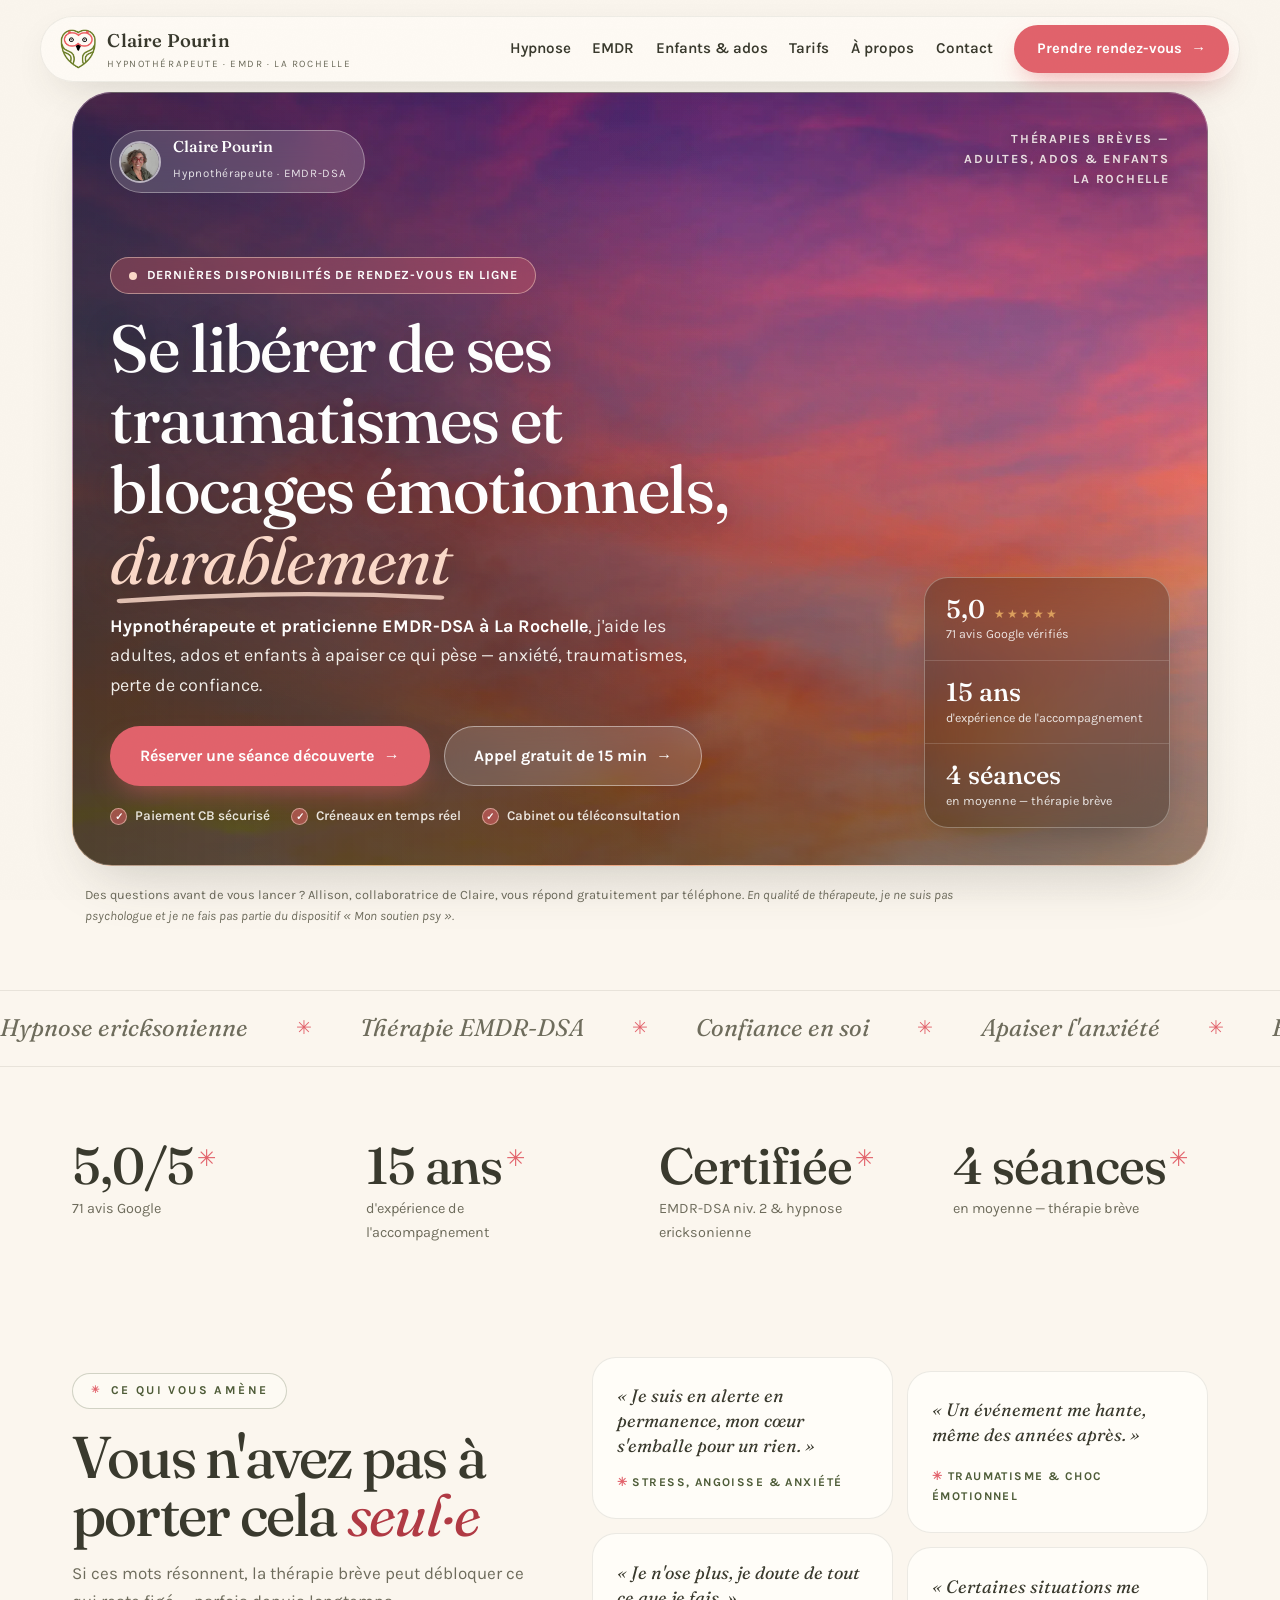
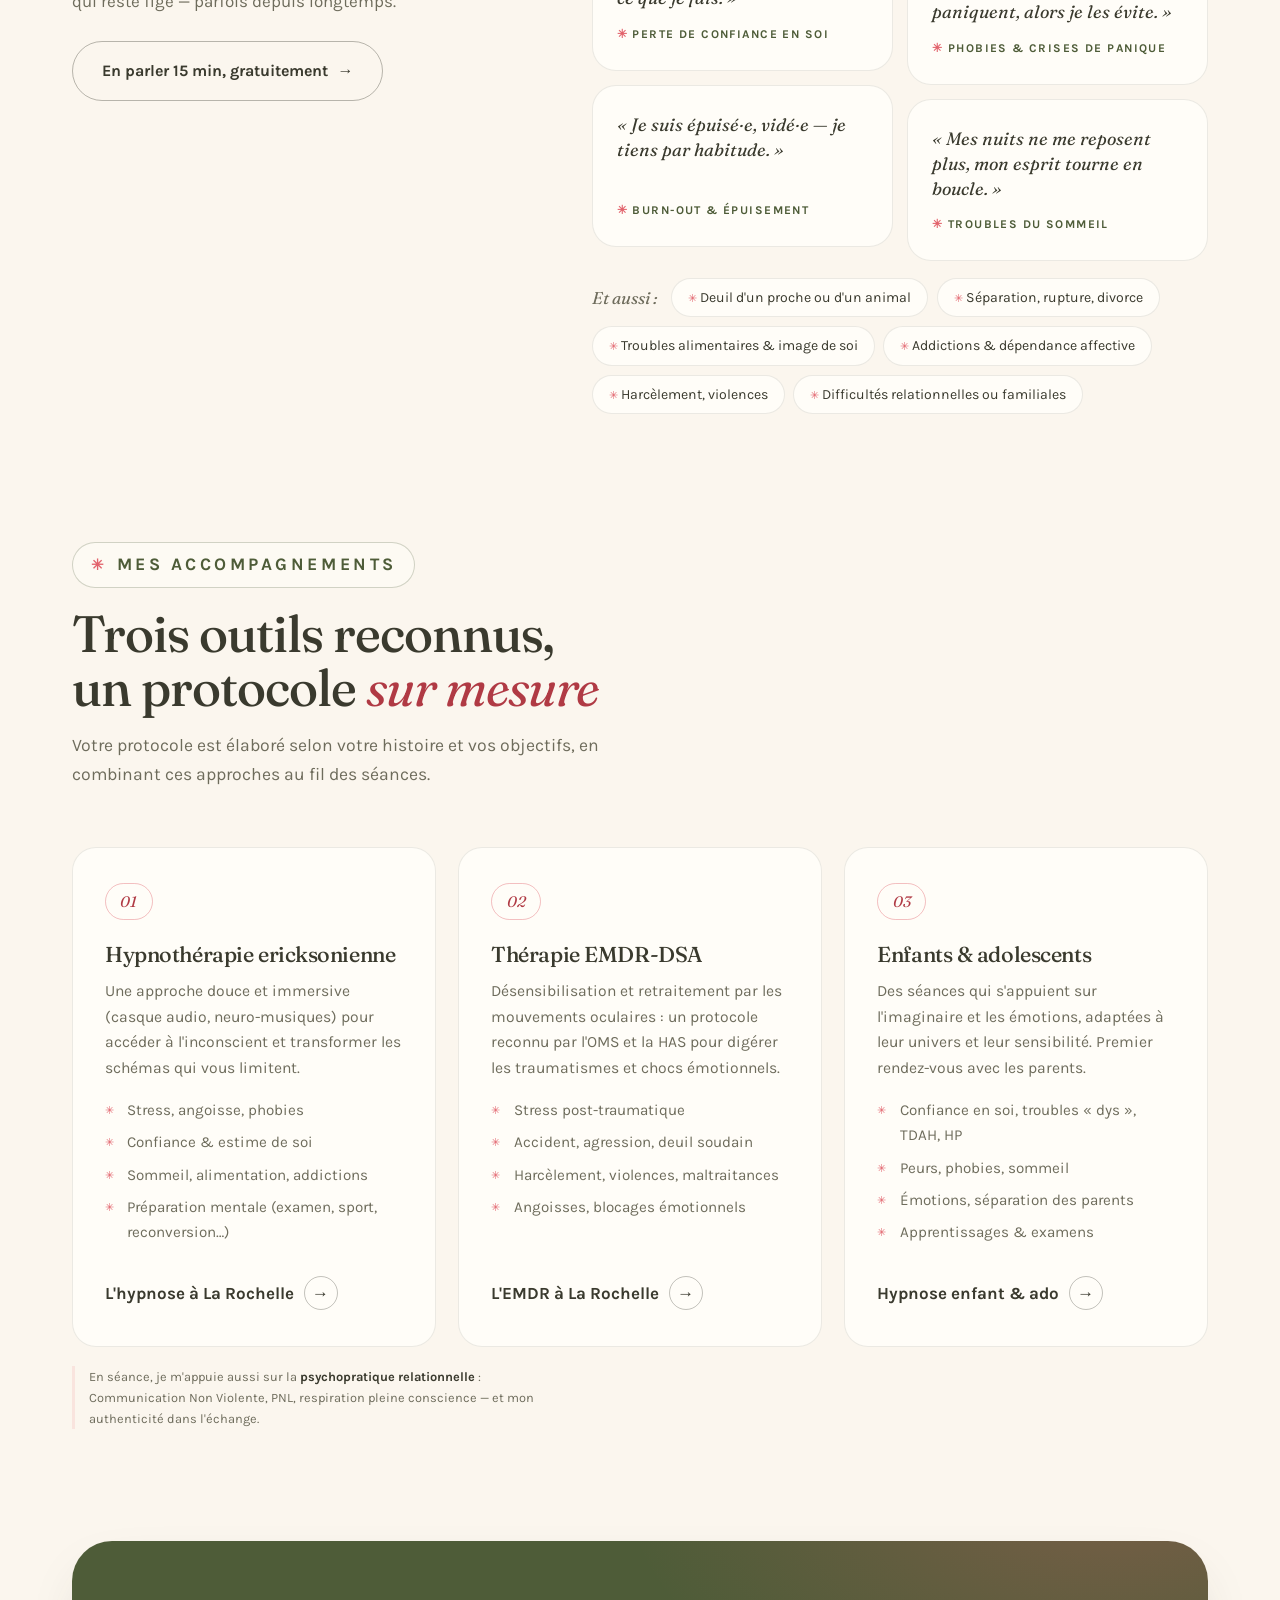
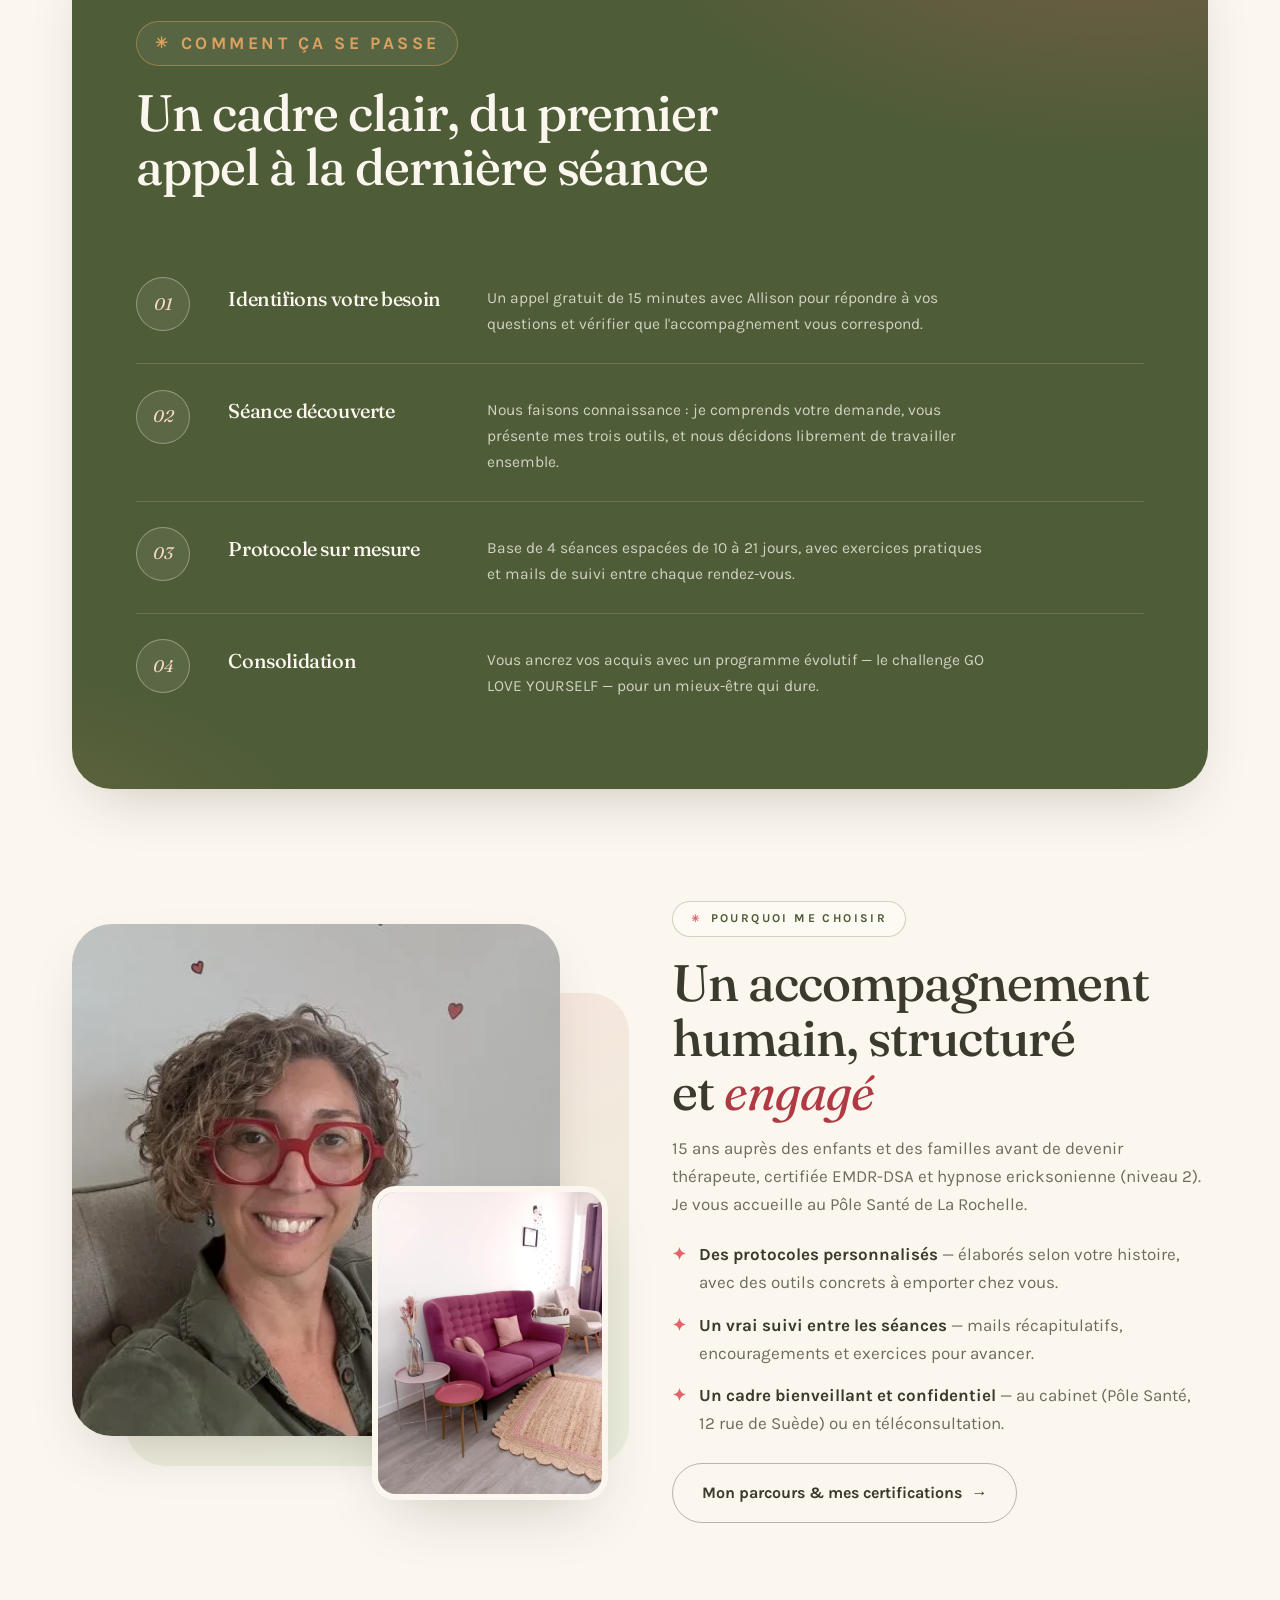
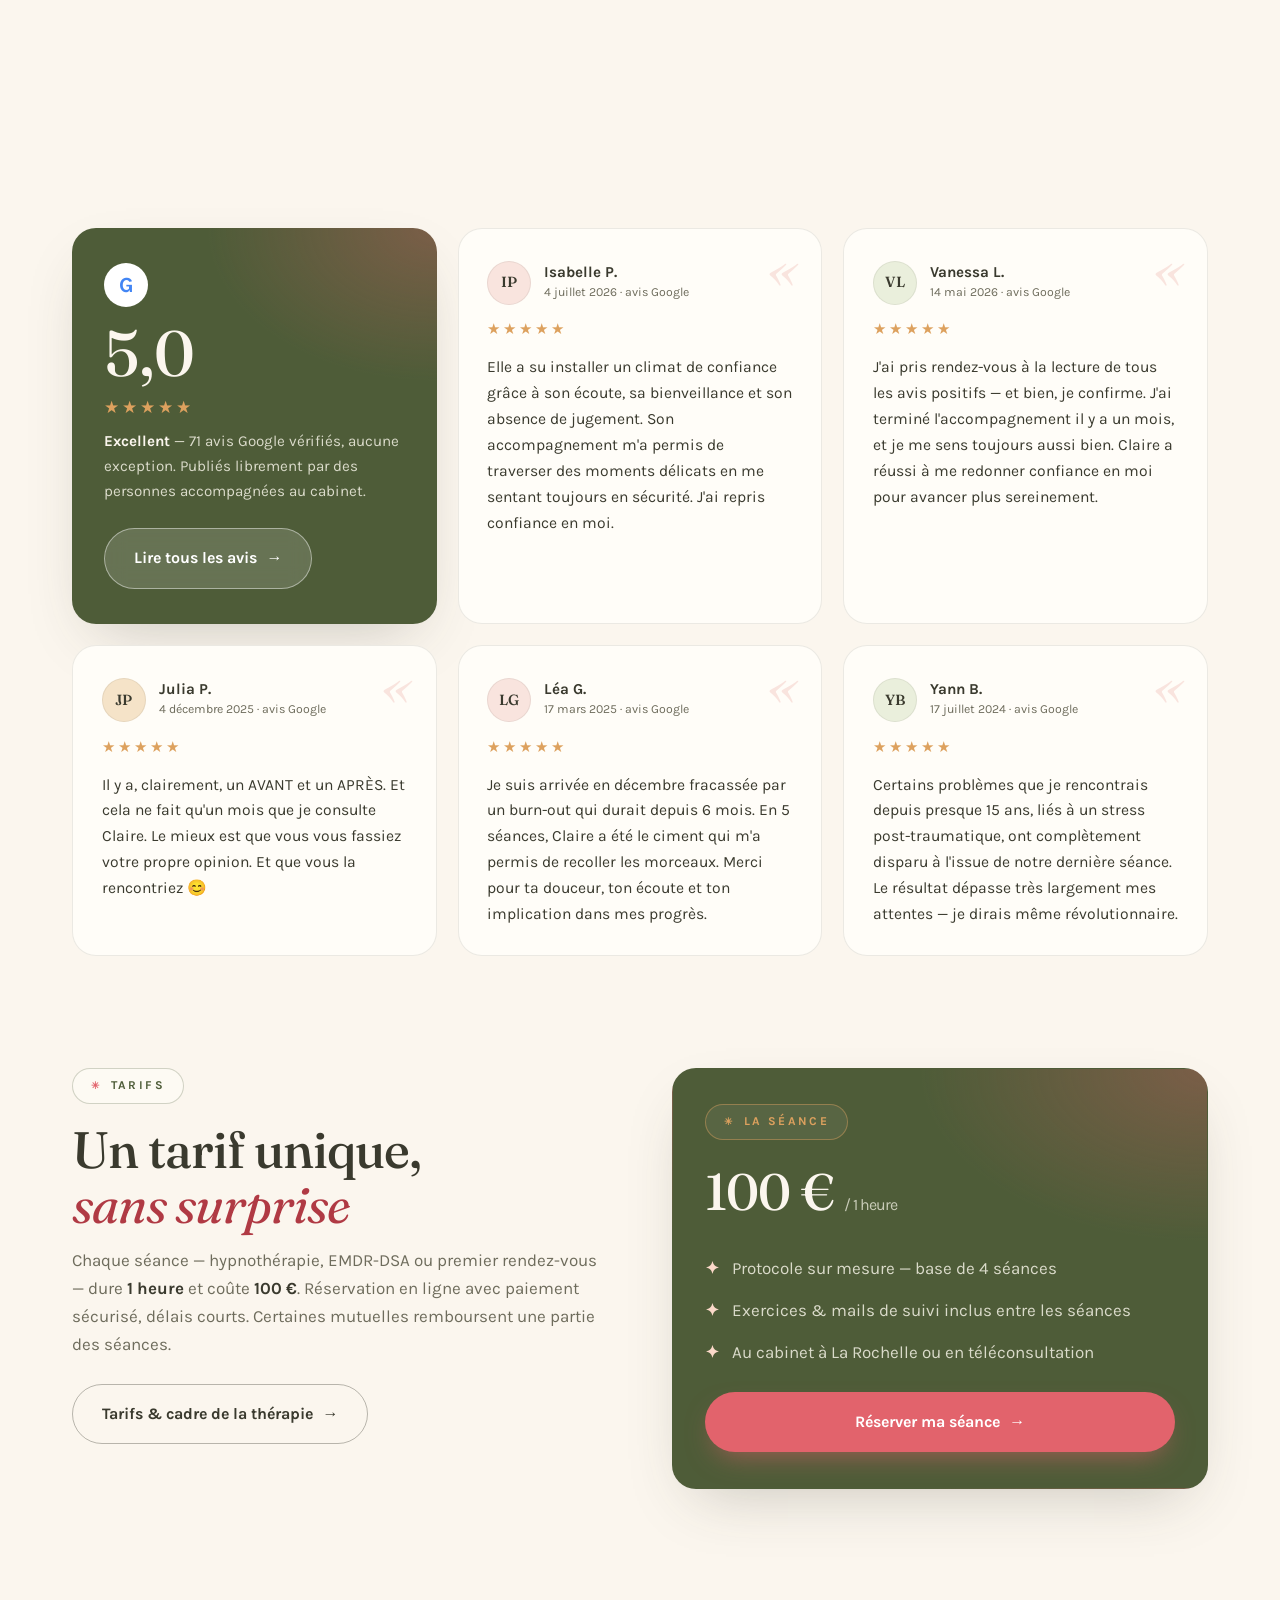
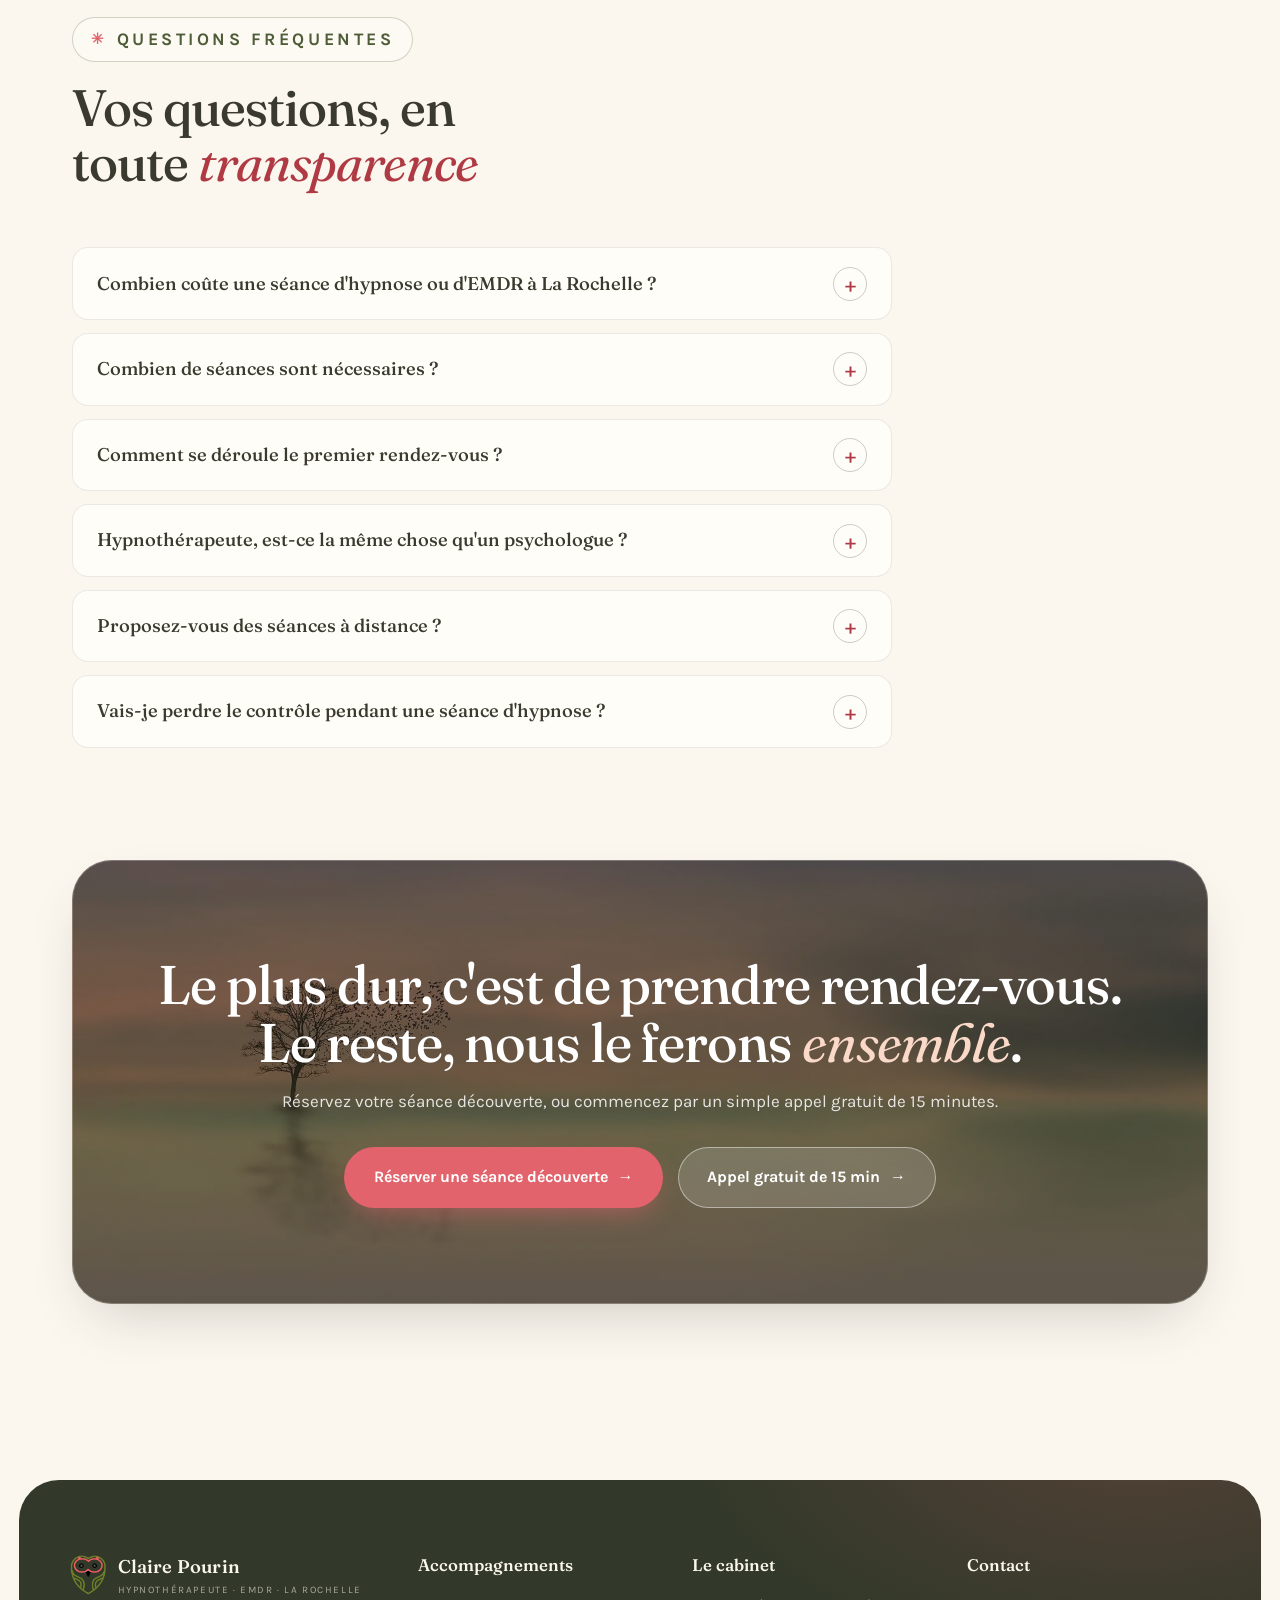
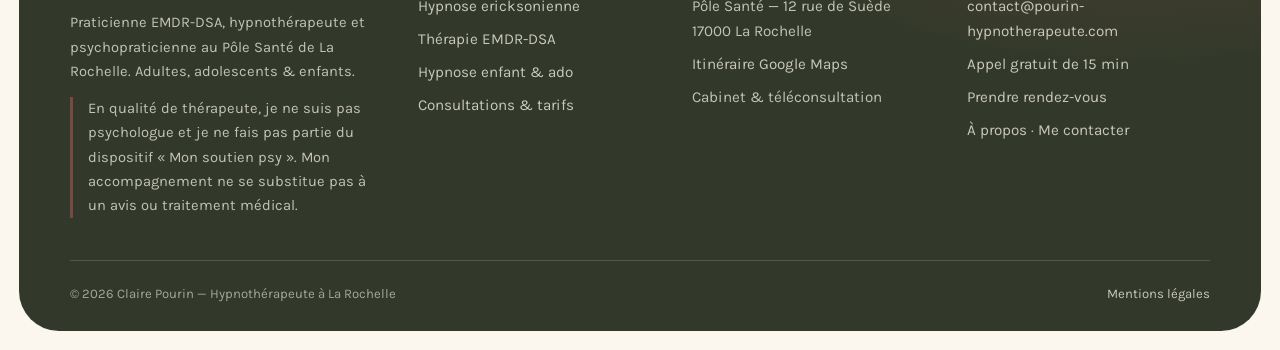
==== index.html @ 8d74a54c "files" ====
<!DOCTYPE html>
<html lang="fr">
<head>
<meta charset="UTF-8">
<meta name="viewport" content="width=device-width, initial-scale=1.0">
<title>Hypnothérapeute & EMDR à La Rochelle — Claire Pourin</title>
<meta name="description" content="Claire Pourin, hypnothérapeute et praticienne EMDR-DSA à La Rochelle (Pôle Santé, 12 rue de Suède). Thérapie brève pour adultes, ados et enfants : traumatismes, anxiété, confiance en soi. 71 avis Google — 5,0/5. Séance 100 €.">
<meta name="robots" content="index, follow, max-image-preview:large, max-snippet:-1">
<meta name="geo.region" content="FR-17">
<meta name="geo.placename" content="La Rochelle">
<meta name="theme-color" content="#FBF6EE">
<link rel="canonical" href="https://pourin-hypnotherapeute.com/">

<!-- Open Graph -->
<meta property="og:type" content="website">
<meta property="og:site_name" content="Claire Pourin — Hypnothérapeute">
<meta property="og:locale" content="fr_FR">
<meta property="og:url" content="https://pourin-hypnotherapeute.com/">
<meta property="og:title" content="Hypnothérapeute & EMDR à La Rochelle — Claire Pourin">
<meta property="og:description" content="Thérapie brève à La Rochelle : hypnose ericksonienne, EMDR-DSA et psychopratique. Adultes, ados & enfants. 71 avis Google — 5,0/5.">
<meta property="og:image" content="https://pourin-hypnotherapeute.com/input/og-image.jpg">
<meta property="og:image:width" content="1200">
<meta property="og:image:height" content="630">
<meta name="twitter:card" content="summary_large_image">

<link rel="icon" href="/input/favicon.ico" sizes="any">
<link rel="icon" type="image/png" sizes="32x32" href="/input/favicon-32.png">
<link rel="icon" type="image/png" sizes="16x16" href="/input/favicon-16.png">
<link rel="apple-touch-icon" href="/input/apple-touch-icon.png">

<link rel="preconnect" href="https://fonts.googleapis.com">
<link rel="preconnect" href="https://fonts.gstatic.com" crossorigin>
<link href="https://fonts.googleapis.com/css2?family=Fraunces:ital,opsz,wght@0,9..144,400..600;1,9..144,400..600&family=Karla:wght@400;600;700&display=swap" rel="stylesheet">
<link rel="stylesheet" href="/styles.css">
<link rel="preload" as="image" href="/input/sunset.webp" fetchpriority="high">

<!-- Données structurées -->
<script type="application/ld+json">
{"@context":"https://schema.org","@graph":[
{"@type":"LocalBusiness","@id":"https://pourin-hypnotherapeute.com/#cabinet","name":"Claire Pourin — Hypnothérapeute & praticienne EMDR","url":"https://pourin-hypnotherapeute.com/","image":"https://pourin-hypnotherapeute.com/input/og-image.jpg","logo":"https://pourin-hypnotherapeute.com/input/logo.png","description":"Cabinet de thérapies brèves à La Rochelle : hypnose ericksonienne, thérapie EMDR-DSA et psychopratique relationnelle pour adultes, adolescents et enfants. Consultation au cabinet ou en téléconsultation.","email":"contact@pourin-hypnotherapeute.com","priceRange":"100 € la séance d'une heure","currenciesAccepted":"EUR","paymentAccepted":"Carte bancaire, espèces, virement","address":{"@type":"PostalAddress","streetAddress":"Pôle Santé, 12 rue de Suède","addressLocality":"La Rochelle","postalCode":"17000","addressRegion":"Nouvelle-Aquitaine","addressCountry":"FR"},"areaServed":["La Rochelle","Lagord","L'Houmeau","Nieul-sur-Mer","Aytré","Angoulins","Périgny","Puilboreau","Châtelaillon-Plage","Rochefort"],"founder":{"@id":"https://pourin-hypnotherapeute.com/#claire"},"potentialAction":{"@type":"ReserveAction","target":"https://calendly.com/clairepourinhypnotherapeute/votrerendezvous","name":"Réserver une séance découverte"}},
{"@type":"Person","@id":"https://pourin-hypnotherapeute.com/#claire","name":"Claire Pourin","jobTitle":"Hypnothérapeute, praticienne EMDR-DSA, psychopraticienne","worksFor":{"@id":"https://pourin-hypnotherapeute.com/#cabinet"},"image":"https://pourin-hypnotherapeute.com/input/claire.jpg","description":"Praticienne certifiée EMDR-DSA niveau 2 et hypnose ericksonienne niveau 2, psychopraticienne. 15 ans d'expérience de l'accompagnement (protection de l'enfance, petite enfance, parentalité). Master 1 de psychologie clinique.","knowsAbout":["Hypnose ericksonienne","EMDR","Thérapie brève","Communication Non Violente","Accompagnement des enfants et adolescents"]},
{"@type":"WebSite","@id":"https://pourin-hypnotherapeute.com/#website","url":"https://pourin-hypnotherapeute.com/","name":"Claire Pourin — Hypnothérapeute La Rochelle","inLanguage":"fr-FR","publisher":{"@id":"https://pourin-hypnotherapeute.com/#cabinet"}},
{"@type":"WebPage","@id":"https://pourin-hypnotherapeute.com/#webpage","url":"https://pourin-hypnotherapeute.com/","name":"Hypnothérapeute & EMDR à La Rochelle — Claire Pourin","isPartOf":{"@id":"https://pourin-hypnotherapeute.com/#website"},"about":{"@id":"https://pourin-hypnotherapeute.com/#cabinet"},"inLanguage":"fr-FR"},
{"@type":"FAQPage","@id":"https://pourin-hypnotherapeute.com/#faq","mainEntity":[
{"@type":"Question","name":"Combien coûte une séance d'hypnose ou d'EMDR à La Rochelle ?","acceptedAnswer":{"@type":"Answer","text":"La séance dure une heure et coûte 100 €, qu'il s'agisse d'hypnothérapie, de thérapie EMDR-DSA ou du premier rendez-vous. Le protocole repose sur une base de 4 séances espacées de 10 à 21 jours. Certaines mutuelles remboursent une partie des séances : renseignez-vous auprès de la vôtre."}},
{"@type":"Question","name":"Combien de séances sont nécessaires ?","acceptedAnswer":{"@type":"Answer","text":"Il s'agit de thérapies brèves : le protocole sur mesure repose sur une base de 4 séances, espacées de 10 à 21 jours maximum. Ce nombre est un indicateur qui s'ajuste à votre histoire et à vos objectifs. Entre les séances, des exercices pratiques et des mails de suivi consolident votre avancée."}},
{"@type":"Question","name":"Comment se déroule le premier rendez-vous ?","acceptedAnswer":{"@type":"Answer","text":"Le premier rendez-vous (1 h, 100 €) sert à faire connaissance : Claire pose des questions précises pour comprendre votre demande, vous présente les trois outils thérapeutiques à votre disposition, et répond à toutes vos questions. À la fin, vous décidez librement, ensemble, de travailler ou non ensemble. Pour les enfants et adolescents, le premier rendez-vous se fait avec les parents."}},
{"@type":"Question","name":"Hypnothérapeute, est-ce la même chose qu'un psychologue ?","acceptedAnswer":{"@type":"Answer","text":"Non. Claire Pourin est thérapeute certifiée en hypnose ericksonienne et EMDR-DSA, titulaire d'un Master 1 de psychologie clinique, mais elle n'est pas psychologue et ne fait pas partie du dispositif « Mon soutien psy ». Certaines mutuelles prennent toutefois en charge une partie du tarif des séances."}},
{"@type":"Question","name":"Proposez-vous des séances à distance ?","acceptedAnswer":{"@type":"Answer","text":"Oui. Les consultations ont lieu au cabinet du Pôle Santé, 12 rue de Suède à La Rochelle, ou en téléconsultation pour les personnes éloignées ou qui préfèrent être accompagnées depuis chez elles."}},
{"@type":"Question","name":"Vais-je perdre le contrôle pendant une séance d'hypnose ?","acceptedAnswer":{"@type":"Answer","text":"Non. L'hypnose ericksonienne est un état naturel de conscience modifiée : vous restez présent et en sécurité tout au long de la séance, guidé par la voix de la thérapeute et votre respiration. En EMDR-DSA, le travail se fait sur la partie consciente, sans aucune suggestion."}}
]}
]}
</script>
</head>
<body>

<header class="site-header">
  <div class="wrap">
    <a class="brand" href="/">
      <img src="/input/logo.png" alt="Logo Claire Pourin — chouette" width="42" height="47">
      <span><b>Claire Pourin</b><span>Hypnothérapeute · EMDR · La Rochelle</span></span>
    </a>
    <button class="nav-toggle" aria-label="Ouvrir le menu" aria-expanded="false"><span></span><span></span><span></span></button>
    <nav class="site-nav" aria-label="Navigation principale">
      <a href="/hypnose-la-rochelle">Hypnose</a>
      <a href="/emdr-la-rochelle">EMDR</a>
      <a href="/hypnose-enfant-adolescent">Enfants&nbsp;&amp;&nbsp;ados</a>
      <a href="/tarifs">Tarifs</a>
      <a href="/a-propos">À&nbsp;propos</a>
      <a href="/contact">Contact</a>
      <a class="btn btn-primary" href="https://calendly.com/clairepourinhypnotherapeute/votrerendezvous" target="_blank" rel="noopener">Prendre rendez-vous</a>
    </nav>
  </div>
</header>

<main>

<!-- ═══ Héro immersif ═══ -->
<section class="hero">
  <div class="wrap">
    <div class="hero-panel">
      <img class="hero-bg" src="/input/sunset.webp" alt="" width="1920" height="1280" fetchpriority="high">
      <div class="hero-top">
        <a class="hero-id" href="/a-propos">
          <img src="/input/claire.webp" alt="Claire Pourin, hypnothérapeute et praticienne EMDR à La Rochelle" width="42" height="42">
          <span><b>Claire Pourin</b><small>Hypnothérapeute · EMDR-DSA</small></span>
        </a>
        <p class="hero-tag">Thérapies brèves —<br>adultes, ados &amp; enfants<br>La Rochelle</p>
      </div>
      <div class="hero-bottom">
        <div class="hero-content">
          <p class="hero-urgency"><span class="dot" aria-hidden="true"></span>Dernières disponibilités de rendez-vous en ligne</p>
          <h1>Se libérer de ses traumatismes et blocages émotionnels, <em>durablement</em></h1>
          <p class="lead"><strong>Hypnothérapeute et praticienne EMDR-DSA à La Rochelle</strong>, j'aide les adultes, ados et enfants à apaiser ce qui pèse — anxiété, traumatismes, perte de confiance.</p>
          <div class="hero-ctas">
            <a class="btn btn-primary" href="https://calendly.com/clairepourinhypnotherapeute/votrerendezvous" target="_blank" rel="noopener">Réserver une séance découverte</a>
            <a class="btn btn-glass" href="https://calendly.com/al-proux/60min" target="_blank" rel="noopener">Appel gratuit de 15&nbsp;min</a>
          </div>
          <ul class="hero-trust" role="list">
            <li>Paiement CB sécurisé</li>
            <li>Créneaux en temps réel</li>
            <li>Cabinet ou téléconsultation</li>
          </ul>
        </div>
        <div class="hero-stats">
          <a class="stat-glass" href="https://www.google.com/maps/search/?api=1&query=Claire+Pourin+Hypnoth%C3%A9rapeute+La+Rochelle" target="_blank" rel="noopener">
            <b>5,0 <span class="stars" aria-hidden="true">★★★★★</span></b>
            <small>71 avis Google vérifiés</small>
          </a>
          <div class="stat-glass"><b>15 ans</b><small>d'expérience de l'accompagnement</small></div>
          <div class="stat-glass"><b>4 séances</b><small>en moyenne — thérapie brève</small></div>
        </div>
      </div>
    </div>
    <p class="hero-note">Des questions avant de vous lancer&nbsp;? Allison, collaboratrice de Claire, vous répond gratuitement par téléphone. <em>En qualité de thérapeute, je ne suis pas psychologue et je ne fais pas partie du dispositif «&nbsp;Mon soutien psy&nbsp;».</em></p>
  </div>
</section>

<!-- ═══ Marquee ═══ -->
<div class="marquee" aria-hidden="true">
  <div class="marquee-track">
    <span>Hypnose ericksonienne</span><span>Thérapie EMDR-DSA</span><span>Confiance en soi</span><span>Apaiser l'anxiété</span><span>Enfants &amp; adolescents</span><span>Traumatismes</span><span>Thérapie brève</span>
    <span>Hypnose ericksonienne</span><span>Thérapie EMDR-DSA</span><span>Confiance en soi</span><span>Apaiser l'anxiété</span><span>Enfants &amp; adolescents</span><span>Traumatismes</span><span>Thérapie brève</span>
  </div>
</div>

<!-- ═══ Chiffres clés ═══ -->
<section class="trustbar" aria-label="Chiffres clés">
  <div class="wrap">
    <div class="item reveal"><b>5,0/5</b><span>71 avis Google</span></div>
    <div class="item reveal"><b>15 ans</b><span>d'expérience de l'accompagnement</span></div>
    <div class="item reveal"><b>Certifiée</b><span>EMDR-DSA niv. 2 &amp; hypnose ericksonienne</span></div>
    <div class="item reveal"><b>4 séances</b><span>en moyenne — thérapie brève</span></div>
  </div>
</section>

<!-- ═══ Ce qui vous amène ═══ -->
<section>
  <div class="wrap pains-layout">
    <div class="pains-intro reveal">
      <p class="eyebrow">Ce qui vous amène</p>
      <h2 class="giant">Vous n'avez pas à porter cela <em>seul·e</em></h2>
      <p>Si ces mots résonnent, la thérapie brève peut débloquer ce qui reste figé — parfois depuis longtemps.</p>
      <a class="btn btn-ghost" href="https://calendly.com/al-proux/60min" target="_blank" rel="noopener">En parler 15&nbsp;min, gratuitement</a>
    </div>
    <div class="pains">
      <div class="pain-card reveal">
        <p class="pain-quote">«&nbsp;Je suis en alerte en permanence, mon cœur s'emballe pour un rien.&nbsp;»</p>
        <span class="pain-label">Stress, angoisse &amp; anxiété</span>
      </div>
      <div class="pain-card reveal">
        <p class="pain-quote">«&nbsp;Un événement me hante, même des années après.&nbsp;»</p>
        <span class="pain-label">Traumatisme &amp; choc émotionnel</span>
      </div>
      <div class="pain-card reveal">
        <p class="pain-quote">«&nbsp;Je n'ose plus, je doute de tout ce que je fais.&nbsp;»</p>
        <span class="pain-label">Perte de confiance en soi</span>
      </div>
      <div class="pain-card reveal">
        <p class="pain-quote">«&nbsp;Certaines situations me paniquent, alors je les évite.&nbsp;»</p>
        <span class="pain-label">Phobies &amp; crises de panique</span>
      </div>
      <div class="pain-card reveal">
        <p class="pain-quote">«&nbsp;Je suis épuisé·e, vidé·e — je tiens par habitude.&nbsp;»</p>
        <span class="pain-label">Burn-out &amp; épuisement</span>
      </div>
      <div class="pain-card reveal">
        <p class="pain-quote">«&nbsp;Mes nuits ne me reposent plus, mon esprit tourne en boucle.&nbsp;»</p>
        <span class="pain-label">Troubles du sommeil</span>
      </div>
      <div class="pains-more reveal">
        <span>Et aussi&nbsp;:</span>
        <span class="chip">Deuil d'un proche ou d'un animal</span>
        <span class="chip">Séparation, rupture, divorce</span>
        <span class="chip">Troubles alimentaires &amp; image de soi</span>
        <span class="chip">Addictions &amp; dépendance affective</span>
        <span class="chip">Harcèlement, violences</span>
        <span class="chip">Difficultés relationnelles ou familiales</span>
      </div>
    </div>
  </div>
</section>

<!-- ═══ Les 3 accompagnements ═══ -->
<section id="accompagnements" style="padding-top:0">
  <div class="wrap">
    <div class="section-head reveal">
      <p class="eyebrow">Mes accompagnements</p>
      <h2>Trois outils reconnus, un protocole <em>sur mesure</em></h2>
      <p>Votre protocole est élaboré selon votre histoire et vos objectifs, en combinant ces approches au fil des séances.</p>
    </div>
    <div class="cards-3">
      <article class="care-card reveal">
        <div class="num">01</div>
        <h3>Hypnothérapie ericksonienne</h3>
        <p>Une approche douce et immersive (casque audio, neuro-musiques) pour accéder à l'inconscient et transformer les schémas qui vous limitent.</p>
        <ul>
          <li>Stress, angoisse, phobies</li>
          <li>Confiance &amp; estime de soi</li>
          <li>Sommeil, alimentation, addictions</li>
          <li>Préparation mentale (examen, sport, reconversion…)</li>
        </ul>
        <a class="link" href="/hypnose-la-rochelle">L'hypnose à La Rochelle</a>
      </article>
      <article class="care-card reveal">
        <div class="num">02</div>
        <h3>Thérapie EMDR-DSA</h3>
        <p>Désensibilisation et retraitement par les mouvements oculaires : un protocole reconnu par l'OMS et la HAS pour digérer les traumatismes et chocs émotionnels.</p>
        <ul>
          <li>Stress post-traumatique</li>
          <li>Accident, agression, deuil soudain</li>
          <li>Harcèlement, violences, maltraitances</li>
          <li>Angoisses, blocages émotionnels</li>
        </ul>
        <a class="link" href="/emdr-la-rochelle">L'EMDR à La Rochelle</a>
      </article>
      <article class="care-card reveal">
        <div class="num">03</div>
        <h3>Enfants &amp; adolescents</h3>
        <p>Des séances qui s'appuient sur l'imaginaire et les émotions, adaptées à leur univers et leur sensibilité. Premier rendez-vous avec les parents.</p>
        <ul>
          <li>Confiance en soi, troubles «&nbsp;dys&nbsp;», TDAH, HP</li>
          <li>Peurs, phobies, sommeil</li>
          <li>Émotions, séparation des parents</li>
          <li>Apprentissages &amp; examens</li>
        </ul>
        <a class="link" href="/hypnose-enfant-adolescent">Hypnose enfant &amp; ado</a>
      </article>
    </div>
    <p class="disclaimer reveal">En séance, je m'appuie aussi sur la <strong>psychopratique relationnelle</strong> : Communication Non Violente, PNL, respiration pleine conscience — et mon authenticité dans l'échange.</p>
  </div>
</section>

<!-- ═══ Comment ça se passe ═══ -->
<section style="padding-top:0">
  <div class="wrap">
    <div class="band" style="padding:clamp(2.4rem,5vw,4rem)">
      <div class="section-head reveal">
        <p class="eyebrow">Comment ça se passe</p>
        <h2>Un cadre clair, du premier appel à la dernière séance</h2>
      </div>
      <div class="steps-flow">
        <div class="step-row reveal">
          <div class="n">01</div>
          <h3>Identifions votre besoin</h3>
          <p>Un appel gratuit de 15 minutes avec Allison pour répondre à vos questions et vérifier que l'accompagnement vous correspond.</p>
        </div>
        <div class="step-row reveal">
          <div class="n">02</div>
          <h3>Séance découverte</h3>
          <p>Nous faisons connaissance : je comprends votre demande, vous présente mes trois outils, et nous décidons librement de travailler ensemble.</p>
        </div>
        <div class="step-row reveal">
          <div class="n">03</div>
          <h3>Protocole sur mesure</h3>
          <p>Base de 4 séances espacées de 10 à 21 jours, avec exercices pratiques et mails de suivi entre chaque rendez-vous.</p>
        </div>
        <div class="step-row reveal">
          <div class="n">04</div>
          <h3>Consolidation</h3>
          <p>Vous ancrez vos acquis avec un programme évolutif — le challenge GO LOVE YOURSELF — pour un mieux-être qui dure.</p>
        </div>
      </div>
    </div>
  </div>
</section>

<!-- ═══ À propos / cabinet ═══ -->
<section style="padding-top:0">
  <div class="wrap split">
    <div class="photo-duo reveal">
      <img class="photo-main" src="/input/claire.webp" alt="Claire Pourin, hypnothérapeute et praticienne EMDR-DSA à La Rochelle" width="500" height="500" loading="lazy">
      <img class="photo-inset" src="/input/cabinet.webp" alt="Le cabinet de Claire Pourin au Pôle Santé de La Rochelle" width="1200" height="1593" loading="lazy">
    </div>
    <div class="reveal">
      <p class="eyebrow">Pourquoi me choisir</p>
      <h2>Un accompagnement humain, structuré et <em>engagé</em></h2>
      <p style="margin-top:.9rem">15 ans auprès des enfants et des familles avant de devenir thérapeute, certifiée EMDR-DSA et hypnose ericksonienne (niveau 2). Je vous accueille au Pôle Santé de La Rochelle.</p>
      <ul class="infolist">
        <li><span class="ico">✦</span><span><b>Des protocoles personnalisés</b> — élaborés selon votre histoire, avec des outils concrets à emporter chez vous.</span></li>
        <li><span class="ico">✦</span><span><b>Un vrai suivi entre les séances</b> — mails récapitulatifs, encouragements et exercices pour avancer.</span></li>
        <li><span class="ico">✦</span><span><b>Un cadre bienveillant et confidentiel</b> — au cabinet (Pôle Santé, 12 rue de Suède) ou en téléconsultation.</span></li>
      </ul>
      <div class="hero-ctas" style="margin-top:1.6rem">
        <a class="btn btn-ghost" href="/a-propos">Mon parcours &amp; mes certifications</a>
      </div>
    </div>
  </div>
</section>

<!-- ═══ Témoignages ═══ -->
<section style="padding-top:0">
  <div class="wrap">
    <div class="section-head reveal">
      <p class="eyebrow">Ils &amp; elles témoignent</p>
      <h2>Des parcours réels, <em>des mots vrais</em></h2>
    </div>
    <div class="reviews-grid">
      <aside class="review-summary reveal">
        <span class="g-badge" aria-hidden="true">G</span>
        <b>5,0</b>
        <div class="stars" aria-hidden="true">★★★★★</div>
        <p><strong>Excellent</strong> — 71 avis Google vérifiés, aucune exception. Publiés librement par des personnes accompagnées au cabinet.</p>
        <a class="btn btn-glass" href="https://www.google.com/maps/search/?api=1&query=Claire+Pourin+Hypnoth%C3%A9rapeute+La+Rochelle" target="_blank" rel="noopener">Lire tous les avis</a>
      </aside>
      <article class="review reveal">
        <header class="review-head">
          <span class="avatar" aria-hidden="true">IP</span>
          <div><b>Isabelle P.</b><small>4 juillet 2026 · avis Google</small></div>
        </header>
        <div class="stars" aria-hidden="true">★★★★★</div>
        <blockquote>Elle a su installer un climat de confiance grâce à son écoute, sa bienveillance et son absence de jugement. Son accompagnement m'a permis de traverser des moments délicats en me sentant toujours en sécurité. J'ai repris confiance en moi.</blockquote>
      </article>
      <article class="review reveal">
        <header class="review-head">
          <span class="avatar" aria-hidden="true">VL</span>
          <div><b>Vanessa L.</b><small>14 mai 2026 · avis Google</small></div>
        </header>
        <div class="stars" aria-hidden="true">★★★★★</div>
        <blockquote>J'ai pris rendez-vous à la lecture de tous les avis positifs — et bien, je confirme. J'ai terminé l'accompagnement il y a un mois, et je me sens toujours aussi bien. Claire a réussi à me redonner confiance en moi pour avancer plus sereinement.</blockquote>
      </article>
      <article class="review reveal">
        <header class="review-head">
          <span class="avatar" aria-hidden="true">JP</span>
          <div><b>Julia P.</b><small>4 décembre 2025 · avis Google</small></div>
        </header>
        <div class="stars" aria-hidden="true">★★★★★</div>
        <blockquote>Il y a, clairement, un AVANT et un APRÈS. Et cela ne fait qu'un mois que je consulte Claire. Le mieux est que vous vous fassiez votre propre opinion. Et que vous la rencontriez&nbsp;😊</blockquote>
      </article>
      <article class="review reveal">
        <header class="review-head">
          <span class="avatar" aria-hidden="true">LG</span>
          <div><b>Léa G.</b><small>17 mars 2025 · avis Google</small></div>
        </header>
        <div class="stars" aria-hidden="true">★★★★★</div>
        <blockquote>Je suis arrivée en décembre fracassée par un burn-out qui durait depuis 6 mois. En 5 séances, Claire a été le ciment qui m'a permis de recoller les morceaux. Merci pour ta douceur, ton écoute et ton implication dans mes progrès.</blockquote>
      </article>
      <article class="review reveal">
        <header class="review-head">
          <span class="avatar" aria-hidden="true">YB</span>
          <div><b>Yann B.</b><small>17 juillet 2024 · avis Google</small></div>
        </header>
        <div class="stars" aria-hidden="true">★★★★★</div>
        <blockquote>Certains problèmes que je rencontrais depuis presque 15 ans, liés à un stress post-traumatique, ont complètement disparu à l'issue de notre dernière séance. Le résultat dépasse très largement mes attentes — je dirais même révolutionnaire.</blockquote>
      </article>
    </div>
  </div>
</section>

<!-- ═══ Tarif ═══ -->
<section style="padding-top:0">
  <div class="wrap split" style="align-items:start">
    <div class="reveal">
      <p class="eyebrow">Tarifs</p>
      <h2>Un tarif unique, <em>sans surprise</em></h2>
      <p style="margin-top:.9rem">Chaque séance — hypnothérapie, EMDR-DSA ou premier rendez-vous — dure <strong>1 heure</strong> et coûte <strong>100&nbsp;€</strong>. Réservation en ligne avec paiement sécurisé, délais courts. Certaines mutuelles remboursent une partie des séances.</p>
      <div class="hero-ctas" style="margin-top:1.6rem">
        <a class="btn btn-ghost" href="/tarifs">Tarifs &amp; cadre de la thérapie</a>
      </div>
    </div>
    <div class="price-card is-featured reveal">
      <p class="eyebrow" style="margin-bottom:0">La séance</p>
      <div class="price">100&nbsp;€ <small>/ 1 heure</small></div>
      <ul class="infolist" style="margin-top:1rem">
        <li><span class="ico">✦</span><span>Protocole sur mesure — base de 4 séances</span></li>
        <li><span class="ico">✦</span><span>Exercices &amp; mails de suivi inclus entre les séances</span></li>
        <li><span class="ico">✦</span><span>Au cabinet à La Rochelle ou en téléconsultation</span></li>
      </ul>
      <a class="btn btn-primary" style="margin-top:1.6rem" href="https://calendly.com/clairepourinhypnotherapeute/votrerendezvous" target="_blank" rel="noopener">Réserver ma séance</a>
    </div>
  </div>
</section>

<!-- ═══ FAQ ═══ -->
<section style="padding-top:0">
  <div class="wrap">
    <div class="section-head reveal">
      <p class="eyebrow">Questions fréquentes</p>
      <h2>Vos questions, en toute <em>transparence</em></h2>
    </div>
    <div class="faq reveal">
      <details>
        <summary>Combien coûte une séance d'hypnose ou d'EMDR à La Rochelle&nbsp;?</summary>
        <p>La séance dure une heure et coûte 100&nbsp;€, qu'il s'agisse d'hypnothérapie, de thérapie EMDR-DSA ou du premier rendez-vous. Certaines mutuelles remboursent une partie des séances : renseignez-vous auprès de la vôtre.</p>
      </details>
      <details>
        <summary>Combien de séances sont nécessaires&nbsp;?</summary>
        <p>Il s'agit de thérapies brèves : le protocole repose sur une base de 4 séances, espacées de 10 à 21 jours maximum. Ce nombre est un indicateur qui s'ajuste à votre histoire et à vos objectifs. Entre les séances, des exercices pratiques et des mails de suivi consolident votre avancée.</p>
      </details>
      <details>
        <summary>Comment se déroule le premier rendez-vous&nbsp;?</summary>
        <p>Le premier rendez-vous sert à faire connaissance : je vous pose des questions précises pour comprendre votre demande, je vous présente mes trois outils thérapeutiques et je réponds à toutes vos questions. À la fin, nous décidons librement de travailler ensemble — sans aucun jugement. Pour les enfants et adolescents, ce premier rendez-vous se fait avec les parents.</p>
      </details>
      <details>
        <summary>Hypnothérapeute, est-ce la même chose qu'un psychologue&nbsp;?</summary>
        <p>Non. Je suis thérapeute certifiée en hypnose ericksonienne et EMDR-DSA, titulaire d'un Master 1 de psychologie clinique, mais je ne suis pas psychologue et je ne fais pas partie du dispositif «&nbsp;Mon soutien psy&nbsp;». Mon accompagnement peut compléter un suivi médical ou psychologique, jamais s'y substituer.</p>
      </details>
      <details>
        <summary>Proposez-vous des séances à distance&nbsp;?</summary>
        <p>Oui. Les consultations ont lieu au cabinet du Pôle Santé, 12 rue de Suède à La Rochelle, ou en téléconsultation pour les personnes éloignées ou qui préfèrent être accompagnées depuis chez elles.</p>
      </details>
      <details>
        <summary>Vais-je perdre le contrôle pendant une séance d'hypnose&nbsp;?</summary>
        <p>Non. L'hypnose ericksonienne est un état naturel de conscience modifiée : vous restez présent·e et en sécurité tout au long de la séance, guidé·e par ma voix et votre respiration. En EMDR-DSA, le travail se fait sur la partie consciente, sans aucune suggestion de ma part. Il n'y a aucun contact physique pendant les séances.</p>
      </details>
    </div>
  </div>
</section>

<!-- ═══ CTA final ═══ -->
<section style="padding-top:0">
  <div class="wrap">
    <div class="cta-final reveal">
      <h2>Le plus dur, c'est de prendre rendez-vous.<br>Le reste, nous le ferons <em style="color:#FBD9C9">ensemble</em>.</h2>
      <p>Réservez votre séance découverte, ou commencez par un simple appel gratuit de 15 minutes.</p>
      <div class="hero-ctas">
        <a class="btn btn-primary" href="https://calendly.com/clairepourinhypnotherapeute/votrerendezvous" target="_blank" rel="noopener">Réserver une séance découverte</a>
        <a class="btn btn-light" href="https://calendly.com/al-proux/60min" target="_blank" rel="noopener">Appel gratuit de 15&nbsp;min</a>
      </div>
    </div>
  </div>
</section>

</main>

<footer class="site-footer">
  <div class="wrap">
    <div class="footer-grid">
      <div class="about-col">
        <a class="brand" href="/">
          <img src="/input/logo.png" alt="" width="42" height="47" loading="lazy">
          <span><b>Claire Pourin</b><span>Hypnothérapeute · EMDR · La Rochelle</span></span>
        </a>
        <p>Praticienne EMDR-DSA, hypnothérapeute et psychopraticienne au Pôle Santé de La Rochelle. Adultes, adolescents &amp; enfants.</p>
        <p class="disclaimer">En qualité de thérapeute, je ne suis pas psychologue et je ne fais pas partie du dispositif «&nbsp;Mon soutien psy&nbsp;». Mon accompagnement ne se substitue pas à un avis ou traitement médical.</p>
      </div>
      <div>
        <h4>Accompagnements</h4>
        <ul>
          <li><a href="/hypnose-la-rochelle">Hypnose ericksonienne</a></li>
          <li><a href="/emdr-la-rochelle">Thérapie EMDR-DSA</a></li>
          <li><a href="/hypnose-enfant-adolescent">Hypnose enfant &amp; ado</a></li>
          <li><a href="/tarifs">Consultations &amp; tarifs</a></li>
        </ul>
      </div>
      <div>
        <h4>Le cabinet</h4>
        <ul>
          <li>Pôle Santé — 12 rue de Suède<br>17000 La Rochelle</li>
          <li><a href="https://www.google.com/maps/search/?api=1&query=12+rue+de+Su%C3%A8de+17000+La+Rochelle" target="_blank" rel="noopener">Itinéraire Google Maps</a></li>
          <li>Cabinet &amp; téléconsultation</li>
        </ul>
      </div>
      <div>
        <h4>Contact</h4>
        <ul>
          <li><a href="mailto:contact@pourin-hypnotherapeute.com">contact@pourin-hypnotherapeute.com</a></li>
          <li><a href="https://calendly.com/al-proux/60min" target="_blank" rel="noopener">Appel gratuit de 15 min</a></li>
          <li><a href="https://calendly.com/clairepourinhypnotherapeute/votrerendezvous" target="_blank" rel="noopener">Prendre rendez-vous</a></li>
          <li><a href="/a-propos">À propos</a> · <a href="/contact">Me contacter</a></li>
        </ul>
      </div>
    </div>
    <div class="footer-legal">
      <span>© <span id="y">2026</span> Claire Pourin — Hypnothérapeute à La Rochelle</span>
      <span><a href="/mentions-legales">Mentions légales</a></span>
    </div>
  </div>
</footer>

<div class="mobile-cta">
  <a class="btn btn-ghost" href="https://calendly.com/al-proux/60min" target="_blank" rel="noopener">Appel gratuit</a>
  <a class="btn btn-primary" href="https://calendly.com/clairepourinhypnotherapeute/votrerendezvous" target="_blank" rel="noopener">Prendre RDV</a>
</div>

<script src="/main.js" defer></script>
<script>document.getElementById('y').textContent = new Date().getFullYear();</script>
</body>
</html>
---- styles.css ----
/* ════════════════════════════════════════════════════════════════
   Claire Pourin — Hypnothérapeute & EMDR à La Rochelle
   UI v2 « sanctuaire immersif » — même DA (papier crème, encre
   olive, corail, sauge, doré, Fraunces + Karla), design modernisé :
   nav pilule flottante, héro immersif, glassmorphism, typo XXL.
   ════════════════════════════════════════════════════════════════ */

:root {
  --paper:      #FBF6EE;
  --paper-warm: #F6EDDF;
  --card:       #FFFDF8;
  --ink:        #3A3A2E;
  --ink-soft:   #6E6C5C;
  --line:       rgba(58, 58, 46, .1);

  --coral:      #E2636C;
  --coral-deep: #B03A44;
  --coral-soft: #F9E4DE;
  --coral-light:#FBD9C9;
  --sage:       #75855C;
  --sage-deep:  #4E5C38;
  --sage-soft:  #EAEFDC;
  --gold:       #DDA15E;

  --glass:        rgba(255, 253, 248, .62);
  --glass-border: rgba(255, 253, 248, .5);
  --glass-dark:   rgba(30, 32, 22, .38);

  --font-display: 'Fraunces', 'Georgia', serif;
  --font-body:    'Karla', 'Segoe UI', sans-serif;

  --r-sm: 16px;
  --r-md: 24px;
  --r-lg: clamp(24px, 3.5vw, 40px);
  --shadow: 0 24px 60px -24px rgba(58, 58, 46, .28);
  --shadow-soft: 0 14px 40px -18px rgba(58, 58, 46, .2);
  --wrap: 1200px;
  --header-h: 66px;
}

*, *::before, *::after { box-sizing: border-box; margin: 0; padding: 0; }

html { scroll-behavior: smooth; }
@media (prefers-reduced-motion: reduce) {
  html { scroll-behavior: auto; }
  *, *::before, *::after { animation: none !important; transition: none !important; }
}

body {
  font-family: var(--font-body);
  font-size: 1.0625rem;
  line-height: 1.65;
  color: var(--ink);
  background: var(--paper);
  -webkit-font-smoothing: antialiased;
  overflow-x: clip;
  padding-top: calc(var(--header-h) + 1.6rem);
}

/* grain discret sur tout le site */
body::before {
  content: "";
  position: fixed;
  inset: 0;
  z-index: 999;
  pointer-events: none;
  opacity: .3;
  background-image: url("data:image/svg+xml,%3Csvg xmlns='http://www.w3.org/2000/svg' width='120' height='120'%3E%3Cfilter id='n'%3E%3CfeTurbulence type='fractalNoise' baseFrequency='0.9' numOctaves='2'/%3E%3CfeColorMatrix values='0 0 0 0 0 0 0 0 0 0 0 0 0 0 0 0 0 0 0.04 0'/%3E%3C/filter%3E%3Crect width='120' height='120' filter='url(%23n)'/%3E%3C/svg%3E");
}

img { max-width: 100%; height: auto; display: block; }

::selection { background: var(--coral); color: #fff; }

h1, h2, h3, .display {
  font-family: var(--font-display);
  font-weight: 480;
  line-height: 1.06;
  letter-spacing: -.02em;
  color: var(--ink);
  text-wrap: balance;
}
h1 { font-size: clamp(2.6rem, 6vw, 4.5rem); }
h2 { font-size: clamp(2rem, 4.4vw, 3.2rem); }
h3 { font-size: 1.35rem; line-height: 1.25; }

h1 em, h2 em, .accent-em {
  font-style: italic;
  font-weight: 400;
  color: var(--coral-deep);
}

p { color: var(--ink-soft); }
strong { color: var(--ink); font-weight: 700; }

a { color: var(--coral-deep); text-decoration-thickness: 1px; text-underline-offset: 3px; }

.wrap { max-width: var(--wrap); margin-inline: auto; padding-inline: clamp(1rem, 3.5vw, 2rem); }

.eyebrow {
  display: inline-flex;
  align-self: flex-start;
  align-items: center;
  gap: .6rem;
  font-size: .75rem;
  font-weight: 700;
  letter-spacing: .2em;
  text-transform: uppercase;
  color: var(--sage-deep);
  border: 1px solid rgba(78, 92, 56, .25);
  border-radius: 999px;
  padding: .45rem 1.1rem;
  margin-bottom: 1.2rem;
  background: rgba(255, 253, 248, .5);
}
.eyebrow::before {
  content: "✳";
  color: var(--coral);
  font-size: .85em;
}

section { padding-block: clamp(3.8rem, 9vw, 7rem); }
.section-head { max-width: 780px; margin-bottom: clamp(2.2rem, 4.5vw, 3.6rem); }
.section-head p { margin-top: 1rem; font-size: 1.1rem; max-width: 60ch; }

/* ── Boutons ─────────────────────────────────────────── */
.btn {
  display: inline-flex;
  align-items: center;
  justify-content: center;
  gap: .6rem;
  padding: 1rem 1.8rem;
  border-radius: 999px;
  border: 1.5px solid transparent;
  font-family: var(--font-body);
  font-size: 1rem;
  font-weight: 700;
  text-decoration: none;
  cursor: pointer;
  transition: transform .25s cubic-bezier(.2,.7,.3,1.2), box-shadow .25s ease, background .25s ease, color .25s ease, border-color .25s ease;
}
.btn::after {
  content: "→";
  font-weight: 400;
  transition: transform .25s ease;
}
.btn:hover::after { transform: translateX(4px); }
.btn-primary {
  background: var(--coral);
  color: #fff;
  box-shadow: 0 12px 28px -10px rgba(226, 99, 108, .6);
}
.btn-primary:hover { background: var(--coral-deep); transform: translateY(-2px); }
.btn-ghost {
  background: transparent;
  color: var(--ink);
  border-color: rgba(58, 58, 46, .35);
}
.btn-ghost:hover { background: var(--ink); color: var(--paper); border-color: var(--ink); transform: translateY(-2px); }
.btn-light { background: #fff; color: var(--coral-deep); }
.btn-light:hover { transform: translateY(-2px); box-shadow: 0 12px 30px -12px rgba(0,0,0,.4); }
.btn-glass {
  background: rgba(255, 255, 255, .14);
  color: #fff;
  border-color: rgba(255, 255, 255, .45);
  backdrop-filter: blur(10px);
  -webkit-backdrop-filter: blur(10px);
}
.btn-glass:hover { background: rgba(255, 255, 255, .28); transform: translateY(-2px); }

/* ── Header pilule flottante ─────────────────────────── */
.site-header {
  position: fixed;
  top: clamp(.6rem, 1.4vw, 1rem);
  left: 0;
  right: 0;
  z-index: 100;
  pointer-events: none;
}
.site-header .wrap {
  pointer-events: auto;
  display: flex;
  align-items: center;
  gap: 1.3rem;
  min-height: var(--header-h);
  background: rgba(255, 253, 248, .78);
  backdrop-filter: blur(18px) saturate(1.5);
  -webkit-backdrop-filter: blur(18px) saturate(1.5);
  border: 1px solid rgba(58, 58, 46, .08);
  border-radius: 999px;
  padding-block: .45rem;
  padding-inline: 1.2rem .65rem;
  box-shadow: 0 14px 44px -20px rgba(58, 58, 46, .3);
  transition: box-shadow .3s ease, background .3s ease;
}
.site-header.is-scrolled .wrap {
  background: rgba(255, 253, 248, .92);
  box-shadow: 0 18px 50px -20px rgba(58, 58, 46, .4);
}
.brand {
  display: flex;
  align-items: center;
  gap: .7rem;
  text-decoration: none;
  color: var(--ink);
  margin-right: auto;
}
.brand img { width: 36px; height: auto; }
.brand b {
  font-family: var(--font-display);
  font-size: 1.15rem;
  font-weight: 560;
  letter-spacing: .01em;
}
.brand > span > span { display: block; font-size: .62rem; letter-spacing: .16em; text-transform: uppercase; color: var(--ink-soft); }

.site-nav { display: flex; align-items: center; gap: 1.35rem; }
.site-nav a:not(.btn) {
  font-size: .95rem;
  font-weight: 600;
  color: var(--ink);
  text-decoration: none;
  position: relative;
  padding-block: .3rem;
}
.site-nav a:not(.btn)::after {
  content: "";
  position: absolute;
  left: 50%; right: 50%;
  bottom: 0;
  height: 2px;
  border-radius: 2px;
  background: var(--coral);
  transition: left .25s ease, right .25s ease;
}
.site-nav a:not(.btn):hover::after,
.site-nav a[aria-current="page"]::after { left: 0; right: 0; }
.site-nav .btn { padding: .68rem 1.35rem; font-size: .92rem; }

.nav-toggle {
  display: none;
  background: none;
  border: none;
  cursor: pointer;
  padding: .5rem;
  z-index: 102;
}
.nav-toggle span {
  display: block;
  width: 26px; height: 2px;
  background: var(--ink);
  margin: 6px 0;
  border-radius: 2px;
  transition: transform .25s ease, opacity .25s ease;
}

@media (max-width: 1020px) {
  .nav-toggle { display: block; }
  .site-nav {
    position: fixed;
    inset: 0;
    flex-direction: column;
    justify-content: center;
    gap: 1.9rem;
    background:
      radial-gradient(50rem 30rem at 90% -10%, rgba(226, 99, 108, .12), transparent 60%),
      radial-gradient(44rem 26rem at -10% 110%, rgba(117, 133, 92, .14), transparent 60%),
      var(--paper);
    visibility: hidden;
    opacity: 0;
    transform: translateY(-14px);
    transition: transform .3s ease, opacity .3s ease, visibility 0s .3s;
    z-index: 101;
  }
  .site-nav a:not(.btn) { font-size: 1.6rem; font-family: var(--font-display); font-weight: 500; }
  body.nav-open .site-nav {
    visibility: visible;
    opacity: 1;
    transform: none;
    transition: transform .3s ease, opacity .3s ease, visibility 0s 0s;
  }
  body.nav-open { overflow: hidden; }
  body.nav-open .nav-toggle span:nth-child(1) { transform: translateY(8px) rotate(45deg); }
  body.nav-open .nav-toggle span:nth-child(2) { opacity: 0; }
  body.nav-open .nav-toggle span:nth-child(3) { transform: translateY(-8px) rotate(-45deg); }
}

/* ── Héro immersif (accueil) ─────────────────────────── */
@keyframes hero-in {
  from { opacity: 0; transform: translateY(26px); }
  to   { opacity: 1; transform: none; }
}
@keyframes hero-zoom {
  from { transform: scale(1.13); }
  to   { transform: scale(1.06); }
}

.hero { padding-block: 0 clamp(2.5rem, 5vw, 4rem); }
.hero-panel {
  position: relative;
  border-radius: var(--r-lg);
  overflow: hidden;
  min-height: min(86svh, 780px);
  display: flex;
  flex-direction: column;
  justify-content: space-between;
  gap: clamp(2rem, 6vw, 4rem);
  padding: clamp(1.3rem, 3vw, 2.8rem);
  box-shadow: var(--shadow);
  isolation: isolate;
}
.hero-bg {
  position: absolute;
  inset: 0;
  z-index: -2;
  width: 100%;
  height: 100%;
  object-fit: cover;
  object-position: center 40%;
  transform: scale(1.06);
  animation: hero-zoom 2.4s cubic-bezier(.2, .7, .3, 1);
}
.hero-panel::after {
  content: "";
  position: absolute;
  inset: 0;
  z-index: -1;
  border-radius: inherit;
  border: 1px solid rgba(255, 253, 248, .3);
  background:
    linear-gradient(200deg, rgba(30, 32, 22, .12) 0%, rgba(30, 32, 22, 0) 26%, rgba(30, 32, 22, .62) 80%),
    linear-gradient(90deg, rgba(30, 32, 22, .42), rgba(30, 32, 22, 0) 58%),
    radial-gradient(60rem 34rem at 88% 30%, rgba(226, 99, 108, .14), transparent 62%);
}

/* entrée en cascade au chargement */
.hero-top                       { animation: hero-in .9s cubic-bezier(.2,.7,.3,1) .1s backwards; }
.hero .hero-urgency             { animation: hero-in .9s cubic-bezier(.2,.7,.3,1) .2s backwards; }
.hero h1                        { animation: hero-in .9s cubic-bezier(.2,.7,.3,1) .3s backwards; }
.hero .lead                     { animation: hero-in .9s cubic-bezier(.2,.7,.3,1) .42s backwards; }
.hero .hero-ctas                { animation: hero-in .9s cubic-bezier(.2,.7,.3,1) .54s backwards; }
.hero .hero-trust               { animation: hero-in .9s cubic-bezier(.2,.7,.3,1) .66s backwards; }
.hero .hero-stats               { animation: hero-in .9s cubic-bezier(.2,.7,.3,1) .6s backwards; }
.hero .hero-note                { animation: hero-in .9s cubic-bezier(.2,.7,.3,1) .85s backwards; }

.hero-top {
  display: flex;
  justify-content: space-between;
  align-items: flex-start;
  gap: 1rem;
}
.hero-id {
  display: flex;
  align-items: center;
  gap: .75rem;
  background: rgba(255, 253, 248, .16);
  border: 1px solid rgba(255, 253, 248, .35);
  backdrop-filter: blur(14px);
  -webkit-backdrop-filter: blur(14px);
  border-radius: 999px;
  padding: .45rem 1.1rem .45rem .5rem;
  color: #fff;
  text-decoration: none;
  transition: background .25s ease;
}
.hero-id:hover { background: rgba(255, 253, 248, .28); }
.hero-id img { width: 42px; height: 42px; border-radius: 50%; object-fit: cover; border: 2px solid rgba(255,255,255,.6); }
.hero-id b { display: block; font-family: var(--font-display); font-weight: 520; font-size: .98rem; line-height: 1.2; }
.hero-id small { font-size: .72rem; opacity: .85; letter-spacing: .06em; }
.hero-tag {
  text-align: right;
  font-size: .78rem;
  font-weight: 700;
  letter-spacing: .14em;
  text-transform: uppercase;
  line-height: 1.6;
  color: rgba(255, 253, 248, .85);
  text-shadow: 0 1px 12px rgba(30, 32, 22, .4);
}

.hero-bottom {
  display: flex;
  align-items: flex-end;
  justify-content: space-between;
  gap: clamp(1.5rem, 4vw, 4rem);
}
.hero-content { max-width: 660px; color: #fff; }
.hero-urgency {
  display: inline-flex;
  align-items: center;
  gap: .6rem;
  background: rgba(226, 99, 108, .32);
  border: 1px solid rgba(251, 217, 201, .5);
  backdrop-filter: blur(12px);
  -webkit-backdrop-filter: blur(12px);
  color: #fff;
  border-radius: 999px;
  padding: .45rem 1.1rem;
  font-size: .78rem;
  font-weight: 700;
  letter-spacing: .07em;
  text-transform: uppercase;
  margin-bottom: 1.2rem;
}
.hero-urgency .dot {
  width: 8px; height: 8px;
  border-radius: 50%;
  background: var(--coral-light);
  animation: pulse 2s ease-in-out infinite;
}
@keyframes pulse {
  0%, 100% { box-shadow: 0 0 0 0 rgba(251, 217, 201, .55); }
  50% { box-shadow: 0 0 0 7px rgba(251, 217, 201, 0); }
}
.hero-trust {
  list-style: none;
  display: flex;
  flex-wrap: wrap;
  gap: .5rem 1.3rem;
  margin-top: 1.2rem;
  font-size: .84rem;
  font-weight: 600;
  color: rgba(255, 253, 248, .88);
}
.hero-trust li { display: inline-flex; align-items: center; gap: .5rem; }
.hero-trust li::before {
  content: "✓";
  display: grid;
  place-items: center;
  width: 17px; height: 17px;
  border-radius: 50%;
  font-size: .62rem;
  font-weight: 700;
  color: #fff;
  background: rgba(226, 99, 108, .55);
  border: 1px solid rgba(251, 217, 201, .55);
}
.hero h1 {
  color: #fff;
  font-size: clamp(2.4rem, 5.2vw, 4.2rem);
  margin-bottom: 1rem;
  text-shadow: 0 2px 30px rgba(30, 32, 22, .3);
}
.hero h1 em { color: var(--coral-light); }
.hero h1 em {
  position: relative;
  white-space: nowrap;
}
.hero h1 em::after {
  content: "";
  position: absolute;
  left: .02em; right: .02em;
  bottom: -.08em;
  height: .3em;
  background: url("data:image/svg+xml,%3Csvg xmlns='http://www.w3.org/2000/svg' viewBox='0 0 120 12' preserveAspectRatio='none'%3E%3Cpath d='M3 9 Q 60 2 117 7' fill='none' stroke='%23FBD9C9' stroke-width='2.6' stroke-linecap='round' opacity='.85'/%3E%3C/svg%3E") no-repeat center / 100% 100%;
  pointer-events: none;
}
.hero .lead {
  font-size: clamp(1.02rem, 1.4vw, 1.15rem);
  color: rgba(255, 253, 248, .92);
  max-width: 34em;
  margin-bottom: 1.6rem;
}
.hero .lead strong { color: #fff; }
.hero-ctas { display: flex; flex-wrap: wrap; gap: .9rem; }

.hero-stats {
  flex-shrink: 0;
  display: grid;
  gap: 0;
  width: 246px;
  background: rgba(30, 32, 22, .32);
  border: 1px solid rgba(255, 253, 248, .3);
  backdrop-filter: blur(20px) saturate(1.3);
  -webkit-backdrop-filter: blur(20px) saturate(1.3);
  border-radius: var(--r-md);
  overflow: hidden;
  box-shadow: 0 20px 50px -24px rgba(30, 32, 22, .55);
}
.stat-glass {
  background: none;
  border: none;
  padding: 1.05rem 1.35rem;
  color: #fff;
  text-align: left;
  text-decoration: none;
  transition: background .25s ease;
}
.stat-glass + .stat-glass { border-top: 1px solid rgba(255, 253, 248, .16); }
a.stat-glass:hover { background: rgba(255, 253, 248, .14); }
.stat-glass b {
  display: flex;
  align-items: baseline;
  gap: .55rem;
  font-family: var(--font-display);
  font-size: 1.6rem;
  font-weight: 520;
  line-height: 1.15;
}
.stat-glass small { font-size: .78rem; opacity: .85; line-height: 1.35; display: block; margin-top: .15rem; }
.stat-glass .stars { color: var(--gold); font-size: .78rem; letter-spacing: 2px; }

.hero-note {
  margin-top: 1.1rem;
  padding-inline: clamp(.4rem, 1vw, 1rem);
  font-size: .8rem;
  color: var(--ink-soft);
  max-width: 72em;
}

@media (max-width: 980px) {
  .hero-panel { min-height: 90svh; }
  .hero-bottom { flex-direction: column; align-items: stretch; }
  .hero-stats {
    width: 100%;
    grid-template-columns: repeat(3, 1fr);
  }
  .stat-glass { padding: .85rem .9rem; }
  .stat-glass + .stat-glass { border-top: none; border-left: 1px solid rgba(255, 253, 248, .16); }
  .stat-glass b { font-size: 1.35rem; flex-wrap: wrap; gap: .35rem; }
  .stat-glass small { font-size: .68rem; }
}
@media (max-width: 560px) {
  .hero-tag { display: none; }
}

/* ── Marquee ─────────────────────────────────────────── */
.marquee {
  overflow: hidden;
  padding-block: 1.1rem;
  border-block: 1px solid var(--line);
  background: var(--paper);
  user-select: none;
}
.marquee-track {
  display: flex;
  gap: 3rem;
  width: max-content;
  animation: marquee 36s linear infinite;
}
.marquee span {
  display: inline-flex;
  align-items: center;
  gap: 3rem;
  font-family: var(--font-display);
  font-style: italic;
  font-size: clamp(1.1rem, 2vw, 1.5rem);
  color: var(--ink-soft);
  white-space: nowrap;
}
.marquee span::after { content: "✳"; font-style: normal; color: var(--coral); font-size: .8em; }
@keyframes marquee { to { transform: translateX(-50%); } }
@media (prefers-reduced-motion: reduce) { .marquee-track { animation: none; } }

/* ── Chiffres clés ───────────────────────────────────── */
.trustbar { padding-block: clamp(2.6rem, 6vw, 4.5rem) 0; }
.trustbar .wrap {
  display: grid;
  grid-template-columns: repeat(4, 1fr);
  gap: clamp(1.2rem, 3vw, 2.5rem);
}
.trustbar .item { text-align: left; }
.trustbar b {
  display: block;
  font-family: var(--font-display);
  font-weight: 480;
  font-size: clamp(2rem, 4vw, 3.2rem);
  line-height: 1.05;
  letter-spacing: -.02em;
  color: var(--ink);
  white-space: nowrap;
}
.trustbar b::after { content: "✳"; color: var(--coral); font-size: .45em; vertical-align: super; margin-left: .15em; }
.trustbar span { font-size: .9rem; color: var(--ink-soft); display: block; margin-top: .3rem; max-width: 22ch; }
@media (max-width: 720px) {
  .trustbar .wrap { grid-template-columns: 1fr 1fr; }
}

/* ── Titres géants ───────────────────────────────────── */
.giant {
  font-size: clamp(2.8rem, 8vw, 6rem);
  line-height: .98;
  letter-spacing: -.03em;
}

/* ── Ce qui vous amène (accueil) ─────────────────────── */
.pains-layout {
  display: grid;
  grid-template-columns: minmax(0, .85fr) minmax(0, 1.15fr);
  gap: clamp(2rem, 5vw, 4.5rem);
  align-items: start;
}
@media (max-width: 900px) { .pains-layout { grid-template-columns: 1fr; } }
.pains-intro { position: sticky; top: calc(var(--header-h) + 2rem); }
@media (max-width: 900px) { .pains-intro { position: static; } }
.pains-intro .giant { font-size: clamp(2.4rem, 4.6vw, 3.8rem); }
.pains-intro p { margin-top: 1rem; max-width: 30em; }
.pains-intro .btn { margin-top: 1.6rem; }

.pains {
  display: grid;
  grid-template-columns: 1fr 1fr;
  gap: .9rem;
}
@media (max-width: 560px) { .pains { grid-template-columns: 1fr; } }
.pain-card {
  background: var(--card);
  border: 1px solid var(--line);
  border-radius: var(--r-md);
  padding: 1.6rem 1.5rem;
  display: flex;
  flex-direction: column;
  gap: .9rem;
  transition: transform .3s cubic-bezier(.2,.7,.3,1.1), box-shadow .3s ease, border-color .3s ease;
}
.pain-card:hover {
  transform: translateY(-5px);
  box-shadow: var(--shadow-soft);
  border-color: rgba(226, 99, 108, .35);
}
.pain-card:nth-child(even) { transform: translateY(14px); }
.pain-card:nth-child(even):hover { transform: translateY(9px); }
@media (max-width: 560px) {
  .pain-card:nth-child(even), .pain-card:nth-child(even):hover { transform: none; }
}
.pain-quote {
  font-family: var(--font-display);
  font-style: italic;
  font-size: 1.12rem;
  line-height: 1.4;
  color: var(--ink);
}
.pain-label {
  margin-top: auto;
  font-size: .74rem;
  font-weight: 700;
  letter-spacing: .12em;
  text-transform: uppercase;
  color: var(--sage-deep);
}
.pain-label::before { content: "✳ "; color: var(--coral); }
.pains-more {
  grid-column: 1 / -1;
  display: flex;
  flex-wrap: wrap;
  align-items: center;
  gap: .55rem;
  margin-top: 1rem;
}
.pains-more > span:first-child {
  font-family: var(--font-display);
  font-style: italic;
  color: var(--ink-soft);
  margin-right: .3rem;
}
.pains-more .chip { font-size: .88rem; padding: .45rem 1rem; }

/* ── Chips ───────────────────────────────────────────── */
.chips { display: flex; flex-wrap: wrap; gap: .65rem; }
.chip {
  background: var(--card);
  border: 1px solid var(--line);
  border-radius: 999px;
  padding: .6rem 1.2rem;
  font-size: .95rem;
  color: var(--ink);
  transition: transform .2s ease, border-color .2s ease, box-shadow .2s ease;
}
.chip:hover { transform: translateY(-2px); border-color: rgba(226, 99, 108, .45); box-shadow: var(--shadow-soft); }
.chip::before { content: "✳ "; color: var(--coral); font-size: .8em; }

/* ── Cartes accompagnements ──────────────────────────── */
.cards-3 {
  display: grid;
  grid-template-columns: repeat(3, 1fr);
  gap: 1.4rem;
}
@media (max-width: 900px) { .cards-3 { grid-template-columns: 1fr; } }

.care-card {
  display: flex;
  flex-direction: column;
  background: var(--card);
  border: 1px solid var(--line);
  border-radius: var(--r-md);
  padding: 2.2rem 2rem;
  position: relative;
  overflow: hidden;
  transition: transform .3s cubic-bezier(.2,.7,.3,1.1), box-shadow .3s ease, border-color .3s ease;
}
.care-card:hover { transform: translateY(-8px); box-shadow: var(--shadow); border-color: rgba(226, 99, 108, .35); }
.care-card::before {
  content: "";
  position: absolute;
  top: -60px; right: -60px;
  width: 160px; height: 160px;
  border-radius: 50%;
  background: radial-gradient(circle, var(--coral-soft), transparent 70%);
  opacity: 0;
  transition: opacity .35s ease;
}
.care-card:hover::before { opacity: 1; }
.care-card .num {
  display: inline-block;
  align-self: flex-start;
  font-family: var(--font-display);
  font-style: italic;
  font-size: .95rem;
  color: var(--coral-deep);
  border: 1px solid rgba(226, 99, 108, .4);
  border-radius: 999px;
  padding: .3rem .9rem;
  margin-bottom: 1.3rem;
}
.care-card h3 { margin-bottom: .7rem; position: relative; }
.care-card p { font-size: .98rem; margin-bottom: 1rem; }
.care-card ul { list-style: none; margin-bottom: 1.5rem; }
.care-card li {
  padding-left: 1.4rem;
  position: relative;
  font-size: .95rem;
  color: var(--ink-soft);
  margin-bottom: .45rem;
}
.care-card li::before {
  content: "✳";
  position: absolute;
  left: 0;
  font-size: .75em;
  top: .35em;
  color: var(--coral);
}
.care-card .link {
  margin-top: auto;
  display: inline-flex;
  align-items: center;
  gap: .6rem;
  font-weight: 700;
  text-decoration: none;
  color: var(--ink);
}
.care-card .link::after {
  content: "→";
  display: grid;
  place-items: center;
  width: 34px; height: 34px;
  border-radius: 50%;
  border: 1px solid rgba(58, 58, 46, .3);
  font-weight: 400;
  transition: background .25s ease, color .25s ease, transform .25s ease, border-color .25s ease;
}
.care-card .link:hover::after { background: var(--coral); border-color: var(--coral); color: #fff; transform: translateX(4px); }

/* ── Bande sombre (sauge) ────────────────────────────── */
.band {
  position: relative;
  overflow: hidden;
  background:
    radial-gradient(56rem 30rem at 92% -6%, rgba(226, 99, 108, .28), transparent 55%),
    radial-gradient(40rem 24rem at -8% 110%, rgba(221, 161, 94, .16), transparent 55%),
    var(--sage-deep);
  color: #F3F1E4;
  border-radius: var(--r-lg);
  box-shadow: var(--shadow);
}
.band h2, .band h3 { color: #FBF6EE; }
.band h2 em { color: var(--coral-light); }
.band p { color: rgba(243, 241, 228, .8); }
.band .eyebrow {
  color: var(--gold);
  border-color: rgba(221, 161, 94, .45);
  background: rgba(255, 253, 248, .06);
}
.band .eyebrow::before { color: var(--gold); }

/* étapes en liste (accueil) */
.steps-flow { margin-top: .5rem; }
.step-row {
  display: grid;
  grid-template-columns: auto 220px 1fr;
  gap: clamp(1rem, 3vw, 2.5rem);
  align-items: start;
  padding-block: 1.6rem;
  border-top: 1px solid rgba(251, 246, 238, .16);
}
.step-row:first-child { border-top: none; }
.step-row .n {
  width: 54px; height: 54px;
  display: grid;
  place-items: center;
  border-radius: 50%;
  border: 1px solid rgba(251, 246, 238, .35);
  background: rgba(251, 246, 238, .08);
  backdrop-filter: blur(8px);
  -webkit-backdrop-filter: blur(8px);
  font-family: var(--font-display);
  font-style: italic;
  font-size: 1.05rem;
  color: var(--coral-light);
}
.step-row h3 { font-size: 1.25rem; padding-top: .55rem; }
.step-row p { font-size: .97rem; padding-top: .55rem; max-width: 56ch; }
@media (max-width: 760px) {
  .step-row { grid-template-columns: auto 1fr; }
  .step-row p { grid-column: 2; padding-top: 0; }
}

/* étapes en cartes glass (pages intérieures, dans .band) */
.steps {
  display: grid;
  grid-template-columns: repeat(4, 1fr);
  gap: 1.2rem;
  counter-reset: step;
}
@media (max-width: 980px) { .steps { grid-template-columns: 1fr 1fr !important; } }
@media (max-width: 560px) { .steps { grid-template-columns: 1fr !important; } }
.step {
  counter-increment: step;
  background: rgba(251, 246, 238, .08);
  border: 1px solid rgba(251, 246, 238, .18);
  backdrop-filter: blur(12px);
  -webkit-backdrop-filter: blur(12px);
  border-radius: var(--r-sm);
  padding: 1.7rem 1.5rem;
  transition: background .3s ease, transform .3s ease;
}
.step:hover { background: rgba(251, 246, 238, .14); transform: translateY(-4px); }
.step::before {
  content: "0" counter(step);
  font-family: var(--font-display);
  font-style: italic;
  font-size: 1rem;
  color: var(--coral-light);
  display: inline-block;
  border-bottom: 1px solid rgba(251, 246, 238, .3);
  margin-bottom: .9rem;
  padding-bottom: .25rem;
}
.step h3 { font-size: 1.12rem; margin-bottom: .5rem; color: #FBF6EE; }
.step p { font-size: .93rem; color: rgba(243, 241, 228, .8); }

/* ── Témoignages ─────────────────────────────────────── */
.reviews-grid {
  display: grid;
  grid-template-columns: repeat(3, 1fr);
  gap: 1.3rem;
}
@media (max-width: 980px) { .reviews-grid { grid-template-columns: 1fr 1fr; } }
@media (max-width: 620px) { .reviews-grid { grid-template-columns: 1fr; } }
.review {
  position: relative;
  background: var(--card);
  border: 1px solid var(--line);
  border-radius: var(--r-md);
  padding: 2rem 1.8rem 1.7rem;
  display: flex;
  flex-direction: column;
  gap: .8rem;
  transition: transform .3s ease, box-shadow .3s ease;
}
.review:hover { transform: translateY(-6px); box-shadow: var(--shadow-soft); }
.review::before {
  content: "«";
  position: absolute;
  top: .4rem;
  right: 1.4rem;
  font-family: var(--font-display);
  font-style: italic;
  font-size: 4rem;
  line-height: 1;
  color: var(--coral-soft);
}
.review .stars { color: var(--gold); letter-spacing: 3px; font-size: .95rem; }
.review blockquote {
  font-size: .98rem;
  color: var(--ink);
  border: none;
}
.review footer { font-size: .85rem; color: var(--ink-soft); margin-top: auto; }
.review footer b { color: var(--ink); }

.review-head { display: flex; align-items: center; gap: .8rem; }
.review-head b { display: block; font-size: .95rem; color: var(--ink); line-height: 1.25; }
.review-head small { display: block; font-size: .77rem; color: var(--ink-soft); }
.avatar {
  flex-shrink: 0;
  width: 44px; height: 44px;
  border-radius: 50%;
  display: grid;
  place-items: center;
  font-family: var(--font-display);
  font-weight: 560;
  font-size: .92rem;
  color: var(--ink);
  background: var(--coral-soft);
  border: 1px solid rgba(58, 58, 46, .08);
}
.review:nth-child(3n) .avatar { background: var(--sage-soft); }
.review:nth-child(3n+1) .avatar { background: #F5E3C8; }

.review-summary {
  position: relative;
  overflow: hidden;
  background:
    radial-gradient(24rem 16rem at 100% 0%, rgba(226, 99, 108, .3), transparent 60%),
    var(--sage-deep);
  border-radius: var(--r-md);
  padding: 2.2rem 2rem;
  display: flex;
  flex-direction: column;
  align-items: flex-start;
  gap: .5rem;
  color: rgba(243, 241, 228, .85);
  box-shadow: var(--shadow);
}
.review-summary .g-badge {
  display: grid;
  place-items: center;
  width: 44px; height: 44px;
  border-radius: 50%;
  background: #fff;
  color: #4285F4;
  font-weight: 700;
  font-size: 1.35rem;
  margin-bottom: .4rem;
}
.review-summary b {
  font-family: var(--font-display);
  font-weight: 480;
  font-size: 4rem;
  line-height: 1;
  color: #FBF6EE;
}
.review-summary .stars { color: var(--gold); letter-spacing: 3px; }
.review-summary p { font-size: .95rem; color: rgba(243, 241, 228, .85); }
.review-summary strong { color: #FBF6EE; }
.review-summary .btn { margin-top: 1rem; }

/* ── Tarifs ──────────────────────────────────────────── */
.price-cards { display: grid; grid-template-columns: repeat(3, 1fr); gap: 1.4rem; align-items: stretch; }
@media (max-width: 900px) { .price-cards { grid-template-columns: 1fr; } }
.price-card {
  background: var(--card);
  border: 1px solid var(--line);
  border-radius: var(--r-md);
  padding: 2.2rem 2rem;
  display: flex;
  flex-direction: column;
  transition: transform .3s ease, box-shadow .3s ease;
}
.price-card:hover { transform: translateY(-6px); box-shadow: var(--shadow-soft); }
.price-card .price {
  font-family: var(--font-display);
  font-size: clamp(2.6rem, 4vw, 3.4rem);
  font-weight: 480;
  color: var(--ink);
  margin: .6rem 0 .2rem;
  letter-spacing: -.02em;
}
.price-card .price small { font-size: 1rem; font-weight: 400; color: var(--ink-soft); font-family: var(--font-body); }
.price-card.is-featured {
  background:
    radial-gradient(30rem 18rem at 100% 0%, rgba(226, 99, 108, .3), transparent 60%),
    var(--sage-deep);
  border-color: transparent;
  box-shadow: var(--shadow);
  color: #F3F1E4;
}
.price-card.is-featured .price { color: #FBF6EE; }
.price-card.is-featured .price small { color: rgba(243, 241, 228, .75); }
.price-card.is-featured .eyebrow {
  color: var(--gold);
  border-color: rgba(221, 161, 94, .45);
  background: rgba(255, 253, 248, .06);
}
.price-card.is-featured .eyebrow::before { color: var(--gold); }
.price-card.is-featured p,
.price-card.is-featured .infolist li { color: rgba(243, 241, 228, .85); }
.price-card.is-featured .infolist li b,
.price-card.is-featured strong { color: #FBF6EE; }
.price-card.is-featured a:not(.btn) { color: var(--coral-light); }
.price-card.is-featured .ico { color: var(--coral-light); }

/* ── FAQ ─────────────────────────────────────────────── */
.faq { max-width: 820px; display: grid; gap: .8rem; }
.faq details {
  background: var(--card);
  border: 1px solid var(--line);
  border-radius: var(--r-sm);
  padding: 1.15rem 1.5rem;
  transition: border-color .25s ease, box-shadow .25s ease;
}
.faq details:hover { border-color: rgba(226, 99, 108, .35); }
.faq details[open] { box-shadow: var(--shadow-soft); border-color: rgba(226, 99, 108, .35); }
.faq summary {
  cursor: pointer;
  list-style: none;
  display: flex;
  justify-content: space-between;
  align-items: center;
  gap: 1rem;
  font-family: var(--font-display);
  font-size: 1.15rem;
  font-weight: 500;
  color: var(--ink);
}
.faq summary::-webkit-details-marker { display: none; }
.faq summary::after {
  content: "+";
  display: grid;
  place-items: center;
  width: 34px; height: 34px;
  flex-shrink: 0;
  border-radius: 50%;
  border: 1px solid rgba(58, 58, 46, .25);
  font-size: 1.3rem;
  font-family: var(--font-body);
  color: var(--coral-deep);
  transition: transform .3s ease, background .3s ease, color .3s ease, border-color .3s ease;
}
.faq details[open] summary::after {
  transform: rotate(45deg);
  background: var(--coral);
  border-color: var(--coral);
  color: #fff;
}
.faq details p { padding-top: .9rem; max-width: 62ch; }
.faq details p + p { padding-top: .5rem; }

/* ── Split visuel / contenu ──────────────────────────── */
.split {
  display: grid;
  grid-template-columns: 1fr 1fr;
  gap: clamp(2rem, 5vw, 4.5rem);
  align-items: center;
}
@media (max-width: 860px) { .split { grid-template-columns: 1fr; } }
.split .visual {
  position: relative;
  border-radius: var(--r-lg);
  overflow: hidden;
  box-shadow: var(--shadow);
}
.split .visual::after {
  content: "";
  position: absolute;
  inset: 0;
  border-radius: inherit;
  border: 1px solid rgba(255, 253, 248, .4);
  pointer-events: none;
}
.split .visual img {
  width: 100%;
  aspect-ratio: 4 / 4.6;
  object-fit: cover;
  transition: transform .8s cubic-bezier(.2,.7,.3,1);
}
.split .visual:hover img { transform: scale(1.04); }

/* portrait + vignette cabinet superposée */
.photo-duo {
  position: relative;
  padding-bottom: clamp(2.5rem, 6vw, 4rem);
  padding-right: clamp(1.5rem, 4vw, 3rem);
}
.photo-duo::before {
  content: "";
  position: absolute;
  inset: 12% -4% 6% 10%;
  border-radius: var(--r-lg);
  background: linear-gradient(160deg, var(--coral-soft), var(--sage-soft));
  z-index: -1;
}
.photo-duo .photo-main {
  width: 100%;
  aspect-ratio: 1 / 1.05;
  object-fit: cover;
  border-radius: var(--r-lg);
  box-shadow: var(--shadow);
}
.photo-duo .photo-inset {
  position: absolute;
  right: 0;
  bottom: 0;
  width: 44%;
  aspect-ratio: 3 / 4;
  object-fit: cover;
  border-radius: var(--r-md);
  border: 6px solid var(--paper);
  box-shadow: var(--shadow);
}

.infolist { list-style: none; margin-top: 1.4rem; display: grid; gap: .9rem; }
.infolist li { display: flex; gap: .8rem; align-items: baseline; color: var(--ink-soft); }
.infolist li b { color: var(--ink); }
.infolist .ico { color: var(--coral); font-weight: 700; flex-shrink: 0; }

/* ── CTA final ───────────────────────────────────────── */
.cta-final {
  position: relative;
  overflow: hidden;
  text-align: center;
  background:
    linear-gradient(rgba(30, 32, 22, .5), rgba(30, 32, 22, .6)),
    url("input/tree.webp") center 70% / cover no-repeat;
  border-radius: var(--r-lg);
  padding: clamp(3.2rem, 8vw, 6rem) clamp(1.4rem, 4vw, 4rem);
  color: #fff;
  box-shadow: var(--shadow);
}
.cta-final::after {
  content: "";
  position: absolute;
  inset: 0;
  border-radius: inherit;
  border: 1px solid rgba(255, 253, 248, .25);
  pointer-events: none;
}
.cta-final h2 { color: #fff; margin-bottom: 1rem; font-size: clamp(2rem, 4.6vw, 3.4rem); }
.cta-final h2 em { color: var(--coral-light); }
.cta-final p { color: rgba(255, 255, 255, .85); max-width: 46em; margin: 0 auto 2rem; }
.cta-final .hero-ctas { justify-content: center; margin-bottom: 0; }
.cta-final .btn-light {
  background: rgba(255, 255, 255, .14);
  color: #fff;
  border-color: rgba(255, 255, 255, .45);
  backdrop-filter: blur(10px);
  -webkit-backdrop-filter: blur(10px);
}
.cta-final .btn-light:hover { background: rgba(255, 255, 255, .28); }

/* ── Footer sombre arrondi ───────────────────────────── */
.site-footer {
  margin-top: clamp(2rem, 5vw, 4rem);
  padding-inline: clamp(.6rem, 1.5vw, 1.2rem);
  padding-bottom: clamp(.6rem, 1.5vw, 1.2rem);
}
.site-footer .wrap {
  max-width: calc(var(--wrap) + 160px);
  background:
    radial-gradient(50rem 26rem at 90% -10%, rgba(226, 99, 108, .18), transparent 55%),
    #33392A;
  color: rgba(243, 241, 228, .82);
  border-radius: var(--r-lg);
  padding: clamp(2.6rem, 6vw, 4.5rem) clamp(1.4rem, 4vw, 4rem) 1.6rem;
  font-size: .95rem;
}
.footer-grid {
  display: grid;
  grid-template-columns: 1.3fr 1fr 1fr 1fr;
  gap: 2rem;
  margin-bottom: 2.6rem;
}
@media (max-width: 900px) { .footer-grid { grid-template-columns: 1fr 1fr; } }
@media (max-width: 560px) { .footer-grid { grid-template-columns: 1fr; } }
.site-footer .brand { color: #FBF6EE; }
.site-footer .brand > span > span { color: rgba(243, 241, 228, .6); }
.site-footer h4 {
  font-family: var(--font-display);
  font-size: 1.05rem;
  font-weight: 560;
  color: #FBF6EE;
  margin-bottom: .9rem;
}
.site-footer ul { list-style: none; display: grid; gap: .5rem; }
.site-footer li { color: rgba(243, 241, 228, .75); }
.site-footer a { color: rgba(243, 241, 228, .78); text-decoration: none; transition: color .2s ease; }
.site-footer a:hover { color: var(--coral-light); }
.site-footer .about-col p { font-size: .92rem; margin-top: .8rem; color: rgba(243, 241, 228, .75); }
.site-footer .disclaimer { border-left-color: rgba(226, 99, 108, .4); color: rgba(243, 241, 228, .55); }
.footer-legal {
  border-top: 1px solid rgba(251, 246, 238, .15);
  padding-top: 1.4rem;
  display: flex;
  flex-wrap: wrap;
  gap: .6rem 1.6rem;
  justify-content: space-between;
  font-size: .82rem;
  color: rgba(243, 241, 228, .6);
}
.disclaimer {
  font-size: .8rem;
  color: var(--ink-soft);
  border-left: 3px solid var(--coral-soft);
  padding-left: .9rem;
  margin-top: 1.2rem;
  max-width: 62ch;
}

/* ── Barre CTA mobile flottante ─────────────────────── */
.mobile-cta {
  display: none;
  position: fixed;
  bottom: calc(.7rem + env(safe-area-inset-bottom));
  left: .7rem;
  right: .7rem;
  z-index: 90;
  padding: .55rem;
  background: rgba(255, 253, 248, .82);
  backdrop-filter: blur(16px) saturate(1.4);
  -webkit-backdrop-filter: blur(16px) saturate(1.4);
  border: 1px solid rgba(58, 58, 46, .1);
  border-radius: 999px;
  box-shadow: 0 16px 44px -16px rgba(58, 58, 46, .4);
  gap: .55rem;
}
.mobile-cta .btn { flex: 1; padding: .8rem .5rem; font-size: .92rem; }
.mobile-cta .btn::after { content: none; }
@media (max-width: 720px) {
  .mobile-cta { display: flex; }
  body { padding-bottom: 86px; }
}

/* ── Héros des pages intérieures ─────────────────────── */
/* même langage que l'accueil : panneau arrondi sous la nav pilule */
.page-hero {
  position: relative;
  overflow: clip;
  width: calc(min(100%, var(--wrap)) - 2 * clamp(1rem, 3.5vw, 2rem));
  margin-inline: auto;
  padding-block: clamp(3rem, 6.5vw, 5rem) clamp(2.8rem, 5.5vw, 4.6rem);
  border-radius: var(--r-lg);
  background:
    radial-gradient(46rem 26rem at 96% -12%, rgba(226, 99, 108, .17), transparent 60%),
    radial-gradient(30rem 20rem at 72% 112%, rgba(221, 161, 94, .14), transparent 62%),
    radial-gradient(40rem 24rem at -8% 114%, rgba(117, 133, 92, .17), transparent 60%),
    var(--paper-warm);
  box-shadow: var(--shadow-soft), inset 0 0 0 1px rgba(255, 253, 248, .65);
}
.page-hero .eyebrow      { animation: hero-in .9s cubic-bezier(.2,.7,.3,1) .08s backwards; }
.page-hero h1            { animation: hero-in .9s cubic-bezier(.2,.7,.3,1) .18s backwards; }
.page-hero .lead         { animation: hero-in .9s cubic-bezier(.2,.7,.3,1) .3s backwards; }
.page-hero .hero-ctas    { animation: hero-in .9s cubic-bezier(.2,.7,.3,1) .42s backwards; }
.page-hero .hero-figure  { animation: hero-in .9s cubic-bezier(.2,.7,.3,1) .34s backwards; }
.page-hero::before {
  content: attr(data-ghost);
  position: absolute;
  right: -2%;
  bottom: -8%;
  z-index: 0;
  font-family: var(--font-display);
  font-style: italic;
  font-weight: 480;
  font-size: clamp(6rem, 22vw, 17rem);
  line-height: 1;
  letter-spacing: -.04em;
  color: rgba(58, 58, 46, .05);
  pointer-events: none;
  white-space: nowrap;
}
.page-hero .wrap { position: relative; z-index: 1; }
.page-hero h1 { font-size: clamp(2.6rem, 6vw, 4.8rem); max-width: 18ch; }
.page-hero .lead { font-size: 1.15rem; max-width: 46em; margin-top: 1.2rem; }
.page-hero .hero-ctas { margin-top: 1.8rem; margin-bottom: 0; }
.page-hero .hero-grid {
  display: grid;
  grid-template-columns: minmax(0, 1.15fr) minmax(0, .85fr);
  gap: clamp(2rem, 5vw, 4.5rem);
  align-items: center;
}
@media (max-width: 860px) { .page-hero .hero-grid { grid-template-columns: 1fr; } }

.hero-figure { position: relative; justify-self: center; }
.hero-figure .frame {
  width: min(380px, 80vw);
  border-radius: var(--r-lg);
  overflow: hidden;
  box-shadow: var(--shadow);
  position: relative;
}
.hero-figure .frame::after {
  content: "";
  position: absolute;
  inset: 0;
  border-radius: inherit;
  border: 1px solid rgba(255, 253, 248, .5);
  pointer-events: none;
}
.hero-figure .frame img { width: 100%; aspect-ratio: 1 / 1.1; object-fit: cover; }
.hero-figure::before {
  content: "";
  position: absolute;
  inset: 10% -8% -8% 10%;
  border-radius: var(--r-lg);
  background: linear-gradient(160deg, var(--coral-soft), var(--sage-soft));
  z-index: -1;
}
.badge-reviews {
  position: absolute;
  bottom: 22px;
  left: -34px;
  display: flex;
  align-items: center;
  gap: .7rem;
  background: rgba(255, 253, 248, .8);
  backdrop-filter: blur(14px);
  -webkit-backdrop-filter: blur(14px);
  border: 1px solid rgba(58, 58, 46, .1);
  border-radius: var(--r-sm);
  padding: .7rem 1.1rem;
  box-shadow: var(--shadow-soft);
  text-decoration: none;
  color: var(--ink);
  transition: transform .25s ease;
}
.badge-reviews:hover { transform: translateY(-3px); }
.badge-reviews .score { font-family: var(--font-display); font-size: 1.5rem; font-weight: 520; }
.badge-reviews .stars { color: var(--gold); letter-spacing: 2px; font-size: .9rem; }
.badge-reviews small { display: block; color: var(--ink-soft); font-size: .78rem; }
@media (max-width: 860px) {
  .badge-reviews { left: 50%; transform: translateX(-50%); bottom: -18px; width: max-content; }
  .badge-reviews:hover { transform: translateX(-50%) translateY(-3px); }
}

/* ── Prose ───────────────────────────────────────────── */
.prose { max-width: 720px; }
.prose h2 { margin: 2.4rem 0 .9rem; font-size: clamp(1.7rem, 3vw, 2.3rem); }
.prose h3 { margin: 1.8rem 0 .6rem; }
.prose p + p { margin-top: .9rem; }
.prose ul { margin: .9rem 0 .9rem 1.2rem; color: var(--ink-soft); }
.prose li { margin-bottom: .4rem; }
.prose li::marker { color: var(--coral); }

/* ── Révélation au scroll ────────────────────────────── */
html.js .reveal {
  transition: opacity .8s cubic-bezier(.2,.7,.3,1), transform .8s cubic-bezier(.2,.7,.3,1);
  transition-delay: var(--reveal-delay, 0s);
}
html.js .reveal:not(.is-visible) {
  opacity: 0;
  transform: translateY(28px);
}
@media (prefers-reduced-motion: reduce) {
  html.js .reveal:not(.is-visible) { opacity: 1; transform: none; }
}
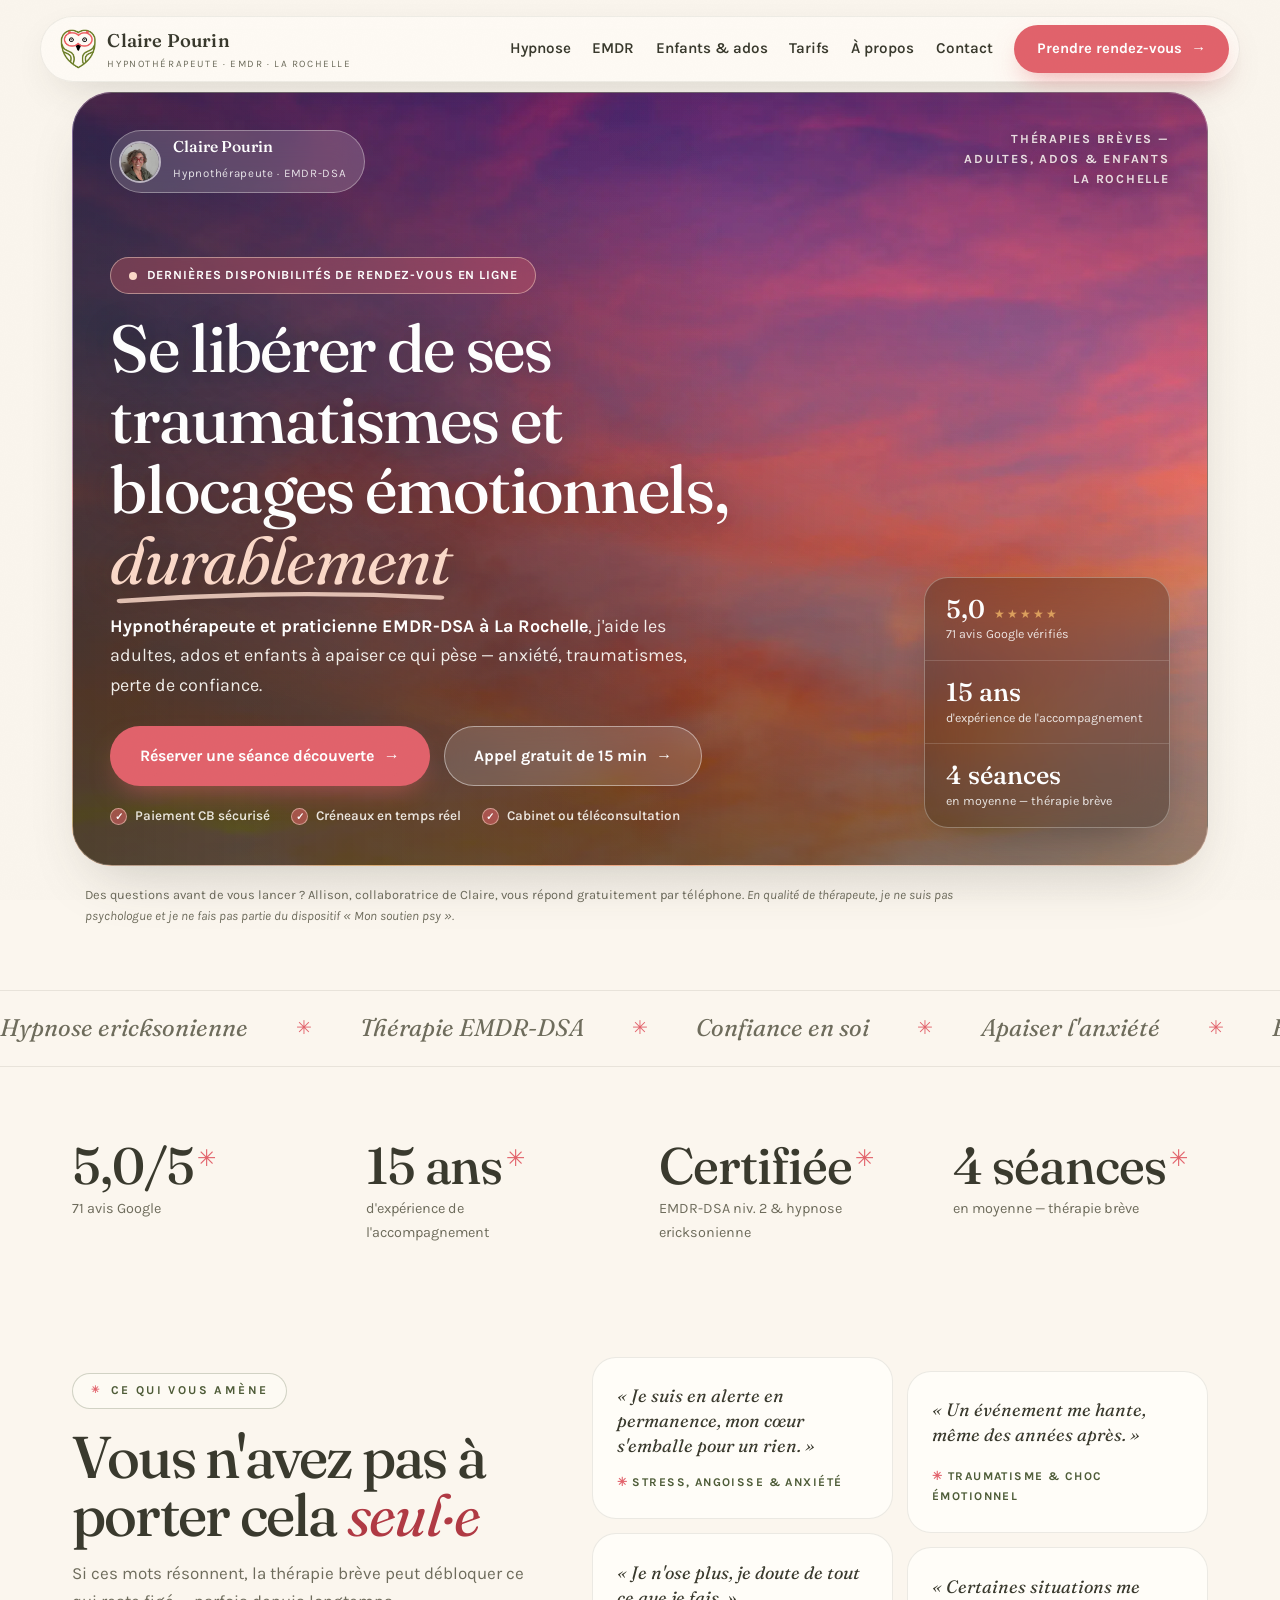
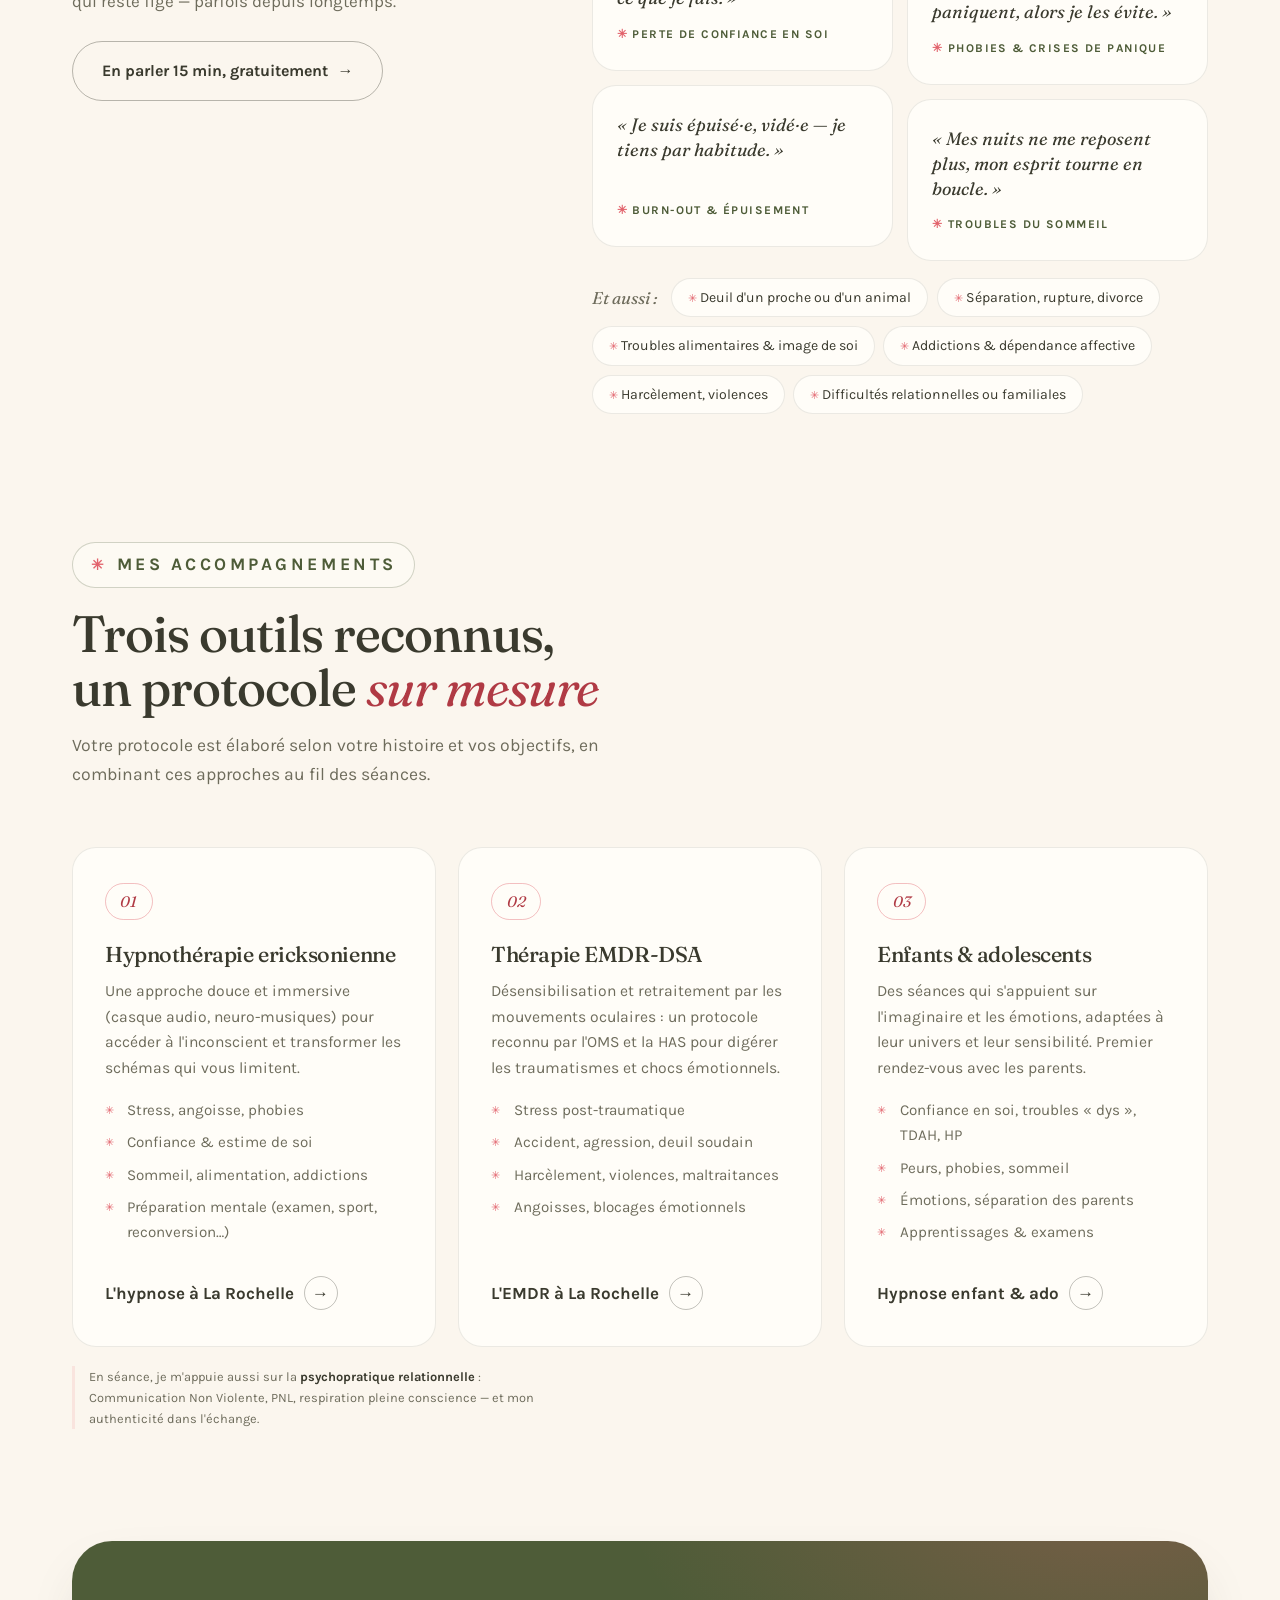
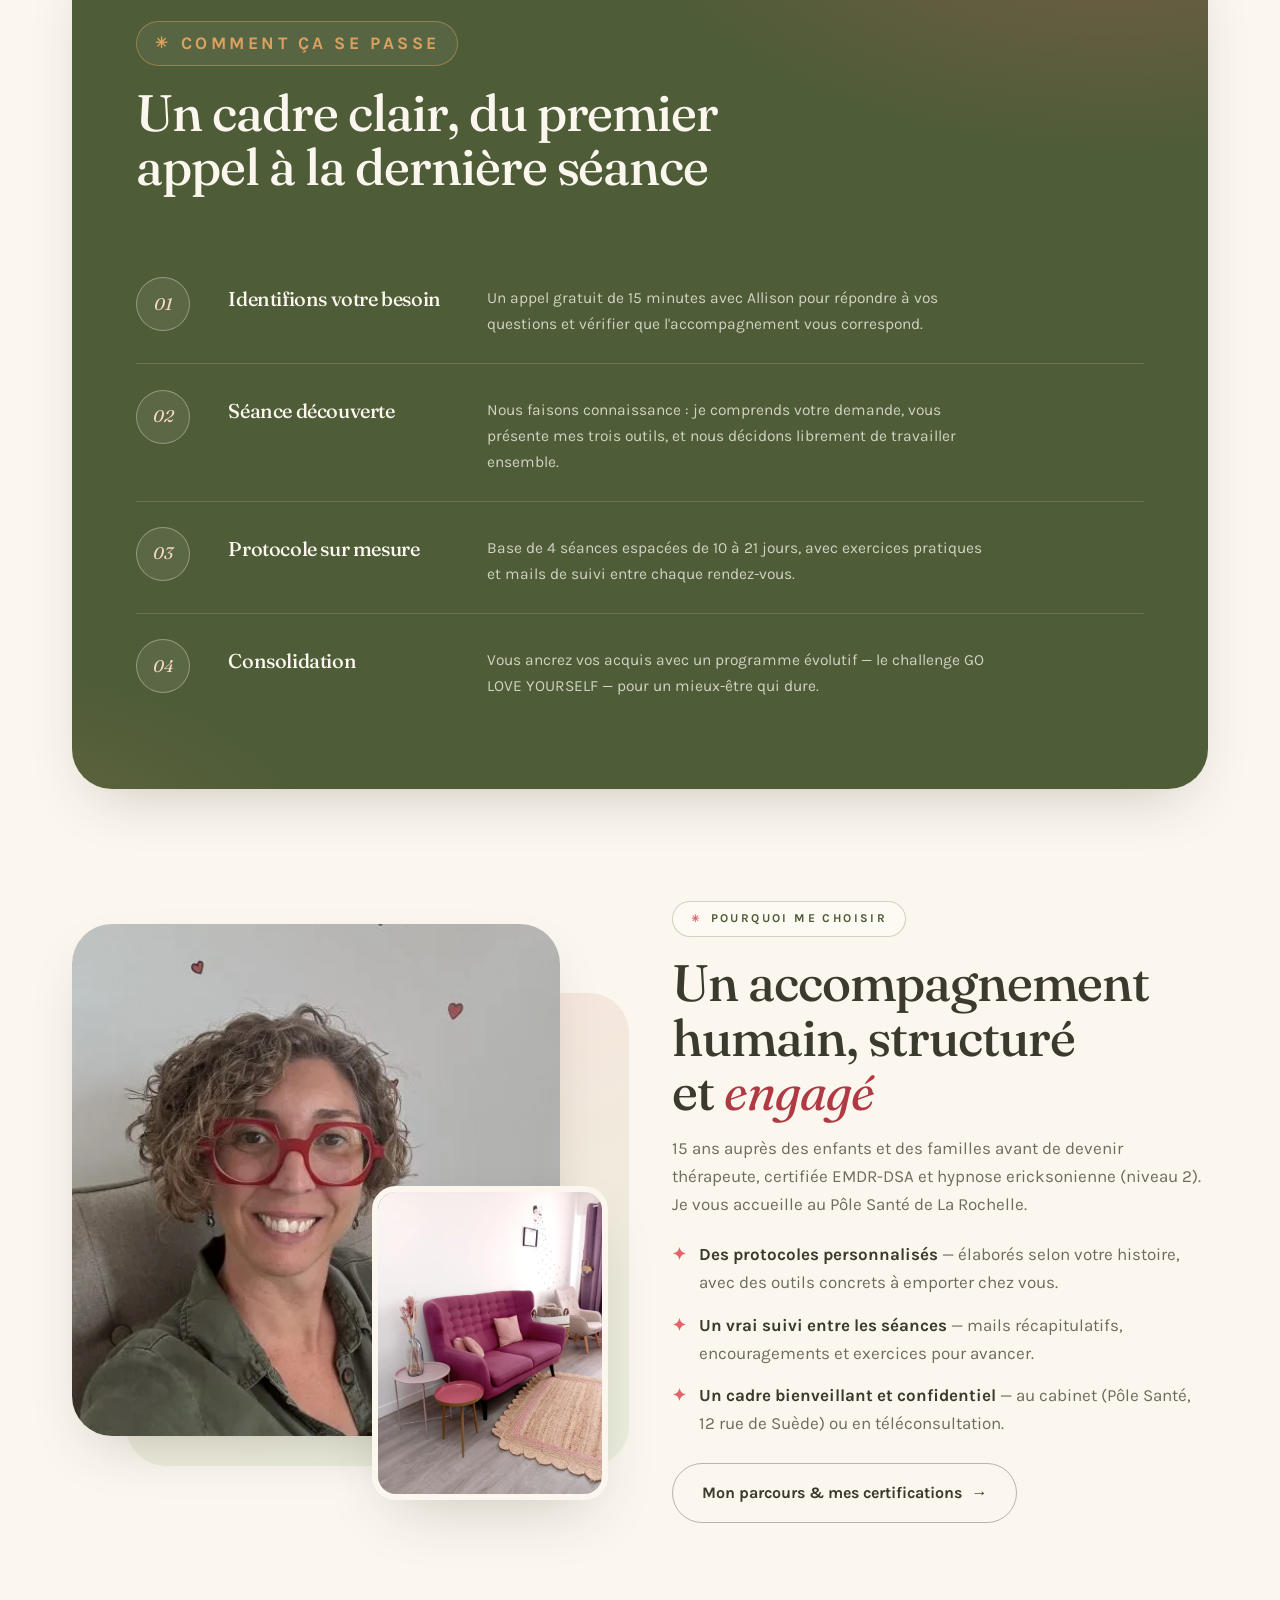
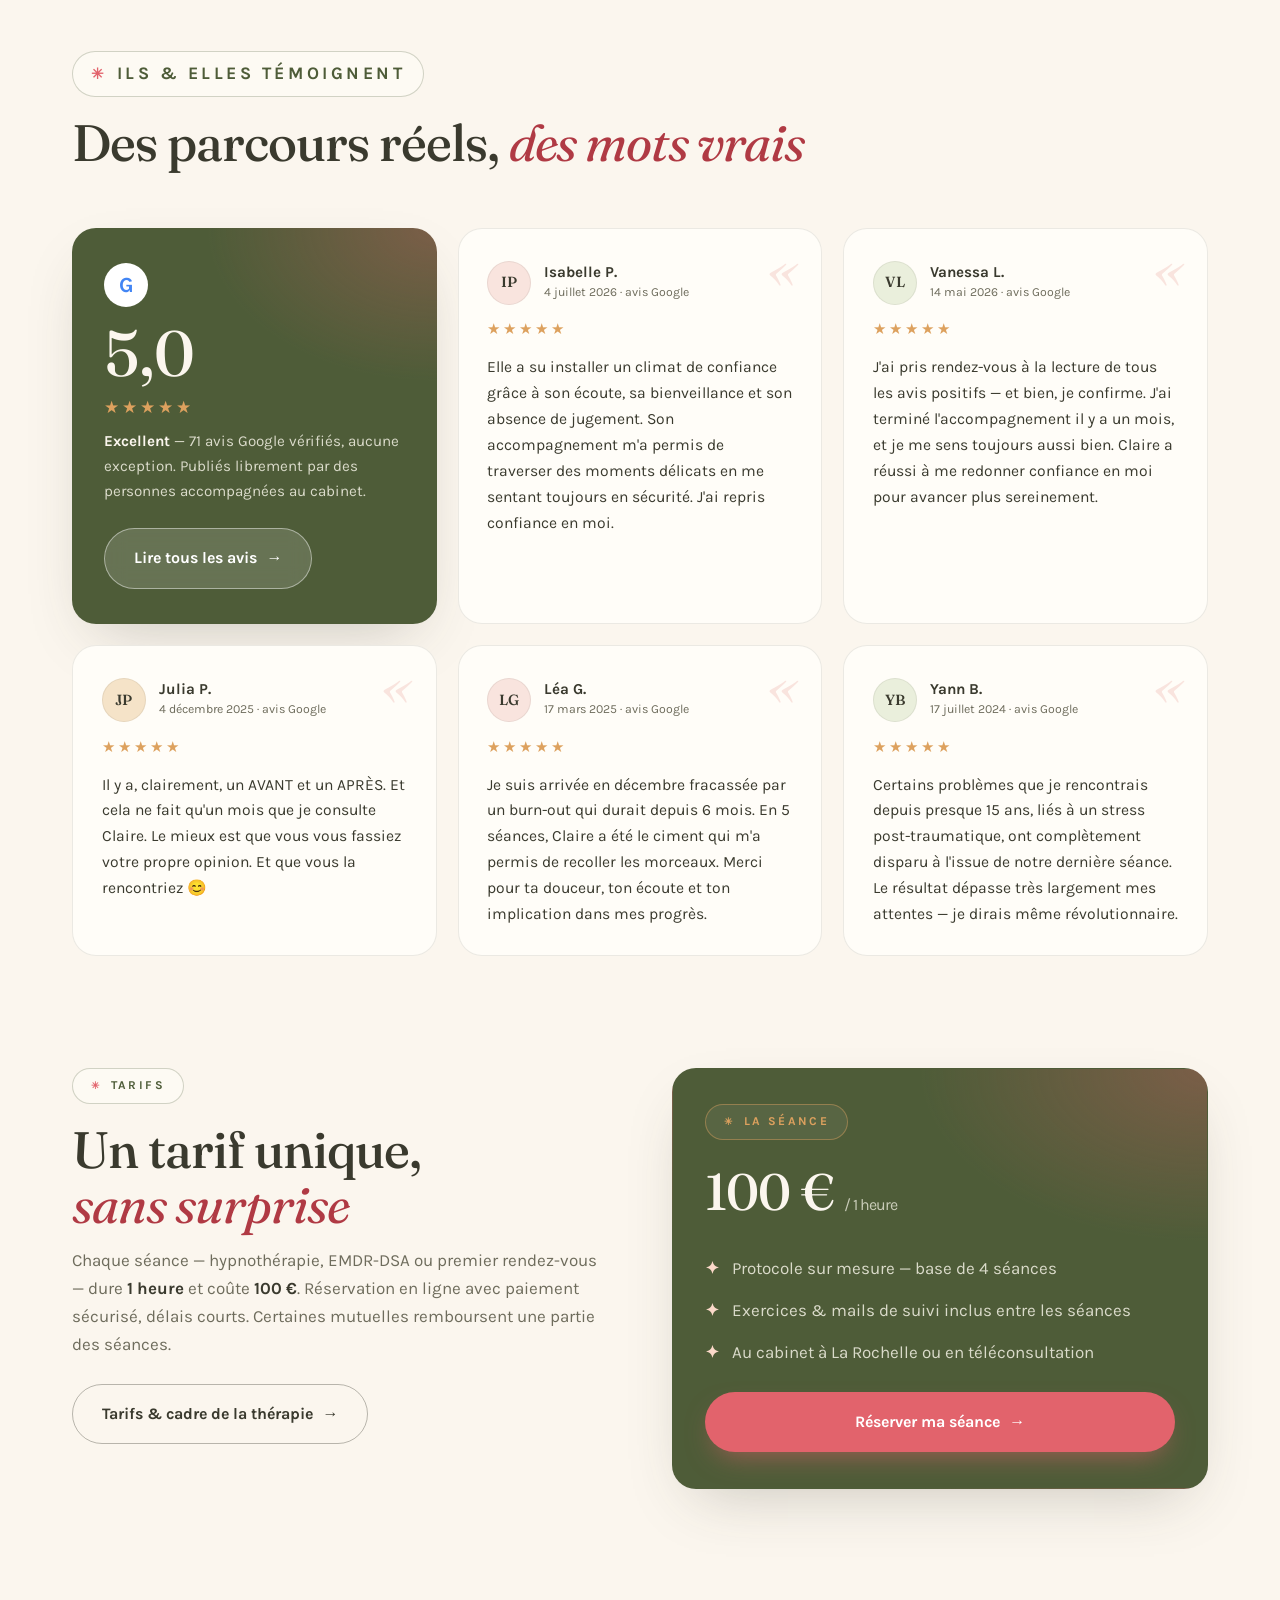
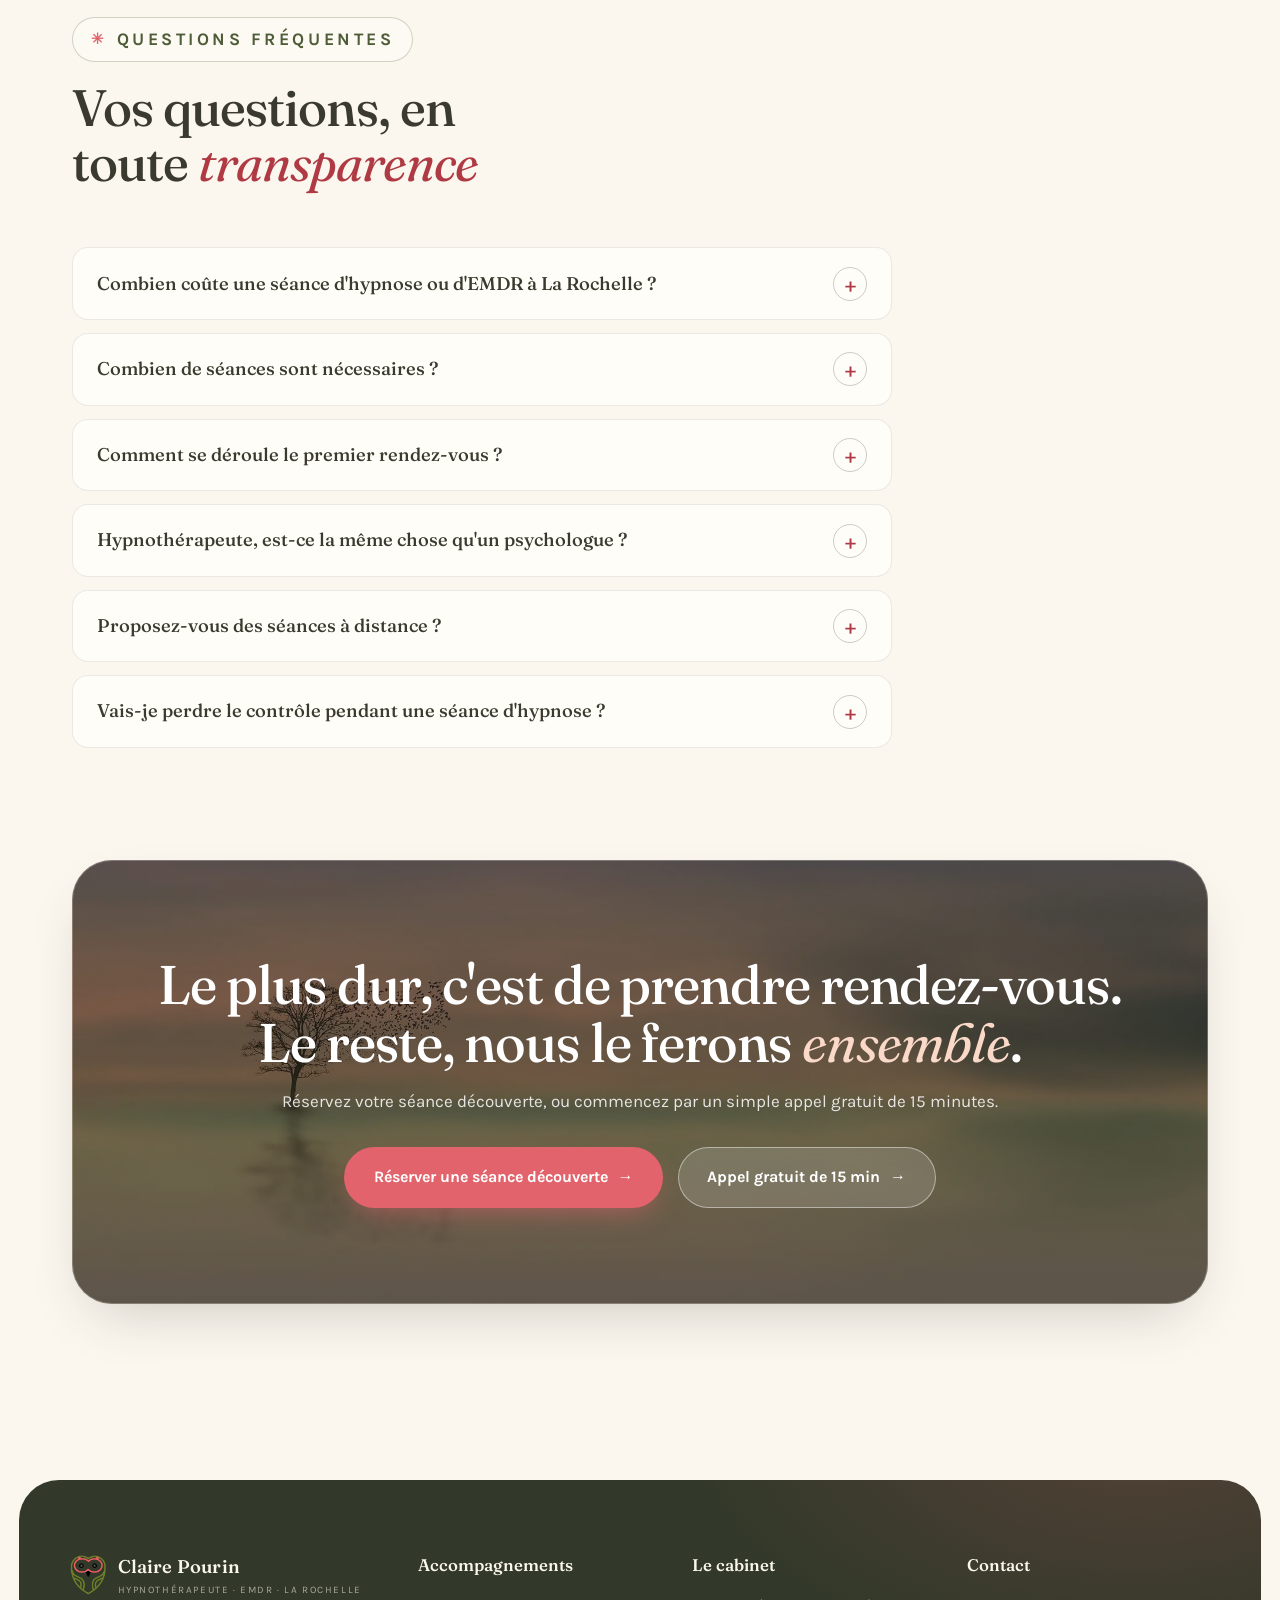
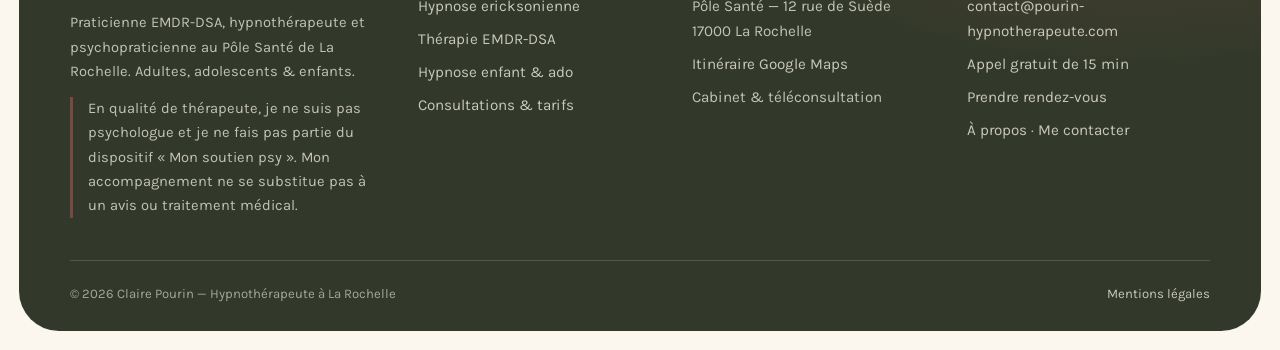
==== commit f1c40711: "files" ====
--- a/index.html
+++ b/index.html
@@ -31,7 +31,7 @@
 <link rel="preconnect" href="https://fonts.googleapis.com">
 <link rel="preconnect" href="https://fonts.gstatic.com" crossorigin>
 <link href="https://fonts.googleapis.com/css2?family=Fraunces:ital,opsz,wght@0,9..144,400..600;1,9..144,400..600&family=Karla:wght@400;600;700&display=swap" rel="stylesheet">
-<link rel="stylesheet" href="/styles.css">
+<link rel="stylesheet" href="/styles.css?v=3">
 <link rel="preload" as="image" href="/input/sunset.webp" fetchpriority="high">
 
 <!-- Données structurées -->
--- a/styles.css
+++ b/styles.css
@@ -522,6 +522,11 @@
 }
 @media (max-width: 560px) {
   .hero-tag { display: none; }
+  .hero-stats { grid-template-columns: 1fr; }
+  .stat-glass { display: flex; align-items: baseline; gap: .65rem; padding: .7rem 1.1rem; }
+  .stat-glass + .stat-glass { border-left: none; border-top: 1px solid rgba(255, 253, 248, .16); }
+  .stat-glass b { font-size: 1.25rem; flex-shrink: 0; }
+  .stat-glass small { margin-top: 0; }
 }
 
 /* ── Marquee ─────────────────────────────────────────── */
@@ -1321,6 +1326,118 @@
 .prose li { margin-bottom: .4rem; }
 .prose li::marker { color: var(--coral); }
 
+/* ── Vidéos YouTube ──────────────────────────────────── */
+.video-wrap { max-width: 980px; margin-inline: auto; }
+.videos-2 {
+  display: grid;
+  grid-template-columns: 1fr 1fr;
+  gap: 1.5rem;
+}
+@media (max-width: 760px) { .videos-2 { grid-template-columns: 1fr; } }
+.video-embed {
+  position: relative;
+  width: 100%;
+  aspect-ratio: 16 / 9;
+  border-radius: var(--r-lg);
+  overflow: hidden;
+  background: #242618;
+  box-shadow: var(--shadow);
+  isolation: isolate;
+}
+.video-embed iframe {
+  position: absolute;
+  inset: 0;
+  width: 100%;
+  height: 100%;
+  border: 0;
+  border-radius: inherit;
+}
+.video-caption {
+  margin-top: .9rem;
+  font-family: var(--font-display);
+  font-style: italic;
+  font-size: 1.02rem;
+  color: var(--ink-soft);
+}
+.video-caption::before { content: "✳ "; font-style: normal; color: var(--coral); font-size: .8em; }
+
+/* ── Logos de certification & cartes partenaires ─────── */
+.card-head {
+  display: flex;
+  align-items: center;
+  justify-content: space-between;
+  gap: 1rem;
+  margin-bottom: 1.3rem;
+}
+.card-head .num { margin-bottom: 0; }
+.card-logo {
+  height: 48px;
+  width: auto;
+  max-width: 132px;
+  object-fit: contain;
+  border-radius: 10px;
+}
+.partner-img {
+  width: 100%;
+  aspect-ratio: 16 / 10;
+  object-fit: cover;
+  border-radius: var(--r-sm);
+  border: 1px solid var(--line);
+  background: #fff;
+  margin-bottom: 1.2rem;
+}
+.partner-img.is-logo { object-fit: contain; padding: 1.1rem; }
+
+/* ── Carte du cabinet ────────────────────────────────── */
+.map-panel {
+  position: relative;
+  border-radius: var(--r-lg);
+  overflow: hidden;
+  height: clamp(400px, 52vw, 580px);
+  background: var(--paper-warm);
+  box-shadow: var(--shadow);
+  isolation: isolate;
+}
+.map-panel::after {
+  content: "";
+  position: absolute;
+  inset: 0;
+  border-radius: inherit;
+  border: 1px solid rgba(255, 253, 248, .55);
+  pointer-events: none;
+}
+.map-panel iframe {
+  position: absolute;
+  inset: 0;
+  width: 100%;
+  height: 100%;
+  border: 0;
+  filter: saturate(.88) contrast(1.02);
+}
+.map-card {
+  position: absolute;
+  z-index: 1;
+  top: clamp(.8rem, 2vw, 1.4rem);
+  left: clamp(.8rem, 2vw, 1.4rem);
+  max-width: min(300px, calc(100% - 1.6rem));
+  background: rgba(255, 253, 248, .92);
+  backdrop-filter: blur(14px) saturate(1.3);
+  -webkit-backdrop-filter: blur(14px) saturate(1.3);
+  border: 1px solid rgba(58, 58, 46, .1);
+  border-radius: var(--r-sm);
+  padding: 1.1rem 1.3rem;
+  box-shadow: var(--shadow-soft);
+}
+.map-card b {
+  display: block;
+  font-family: var(--font-display);
+  font-weight: 560;
+  font-size: 1.15rem;
+  color: var(--ink);
+}
+.map-card p { font-size: .92rem; margin-top: .15rem; }
+.map-card .btn { margin-top: .8rem; padding: .6rem 1.15rem; font-size: .88rem; }
+
 /* ── Révélation au scroll ────────────────────────────── */
 html.js .reveal {
   transition: opacity .8s cubic-bezier(.2,.7,.3,1), transform .8s cubic-bezier(.2,.7,.3,1);
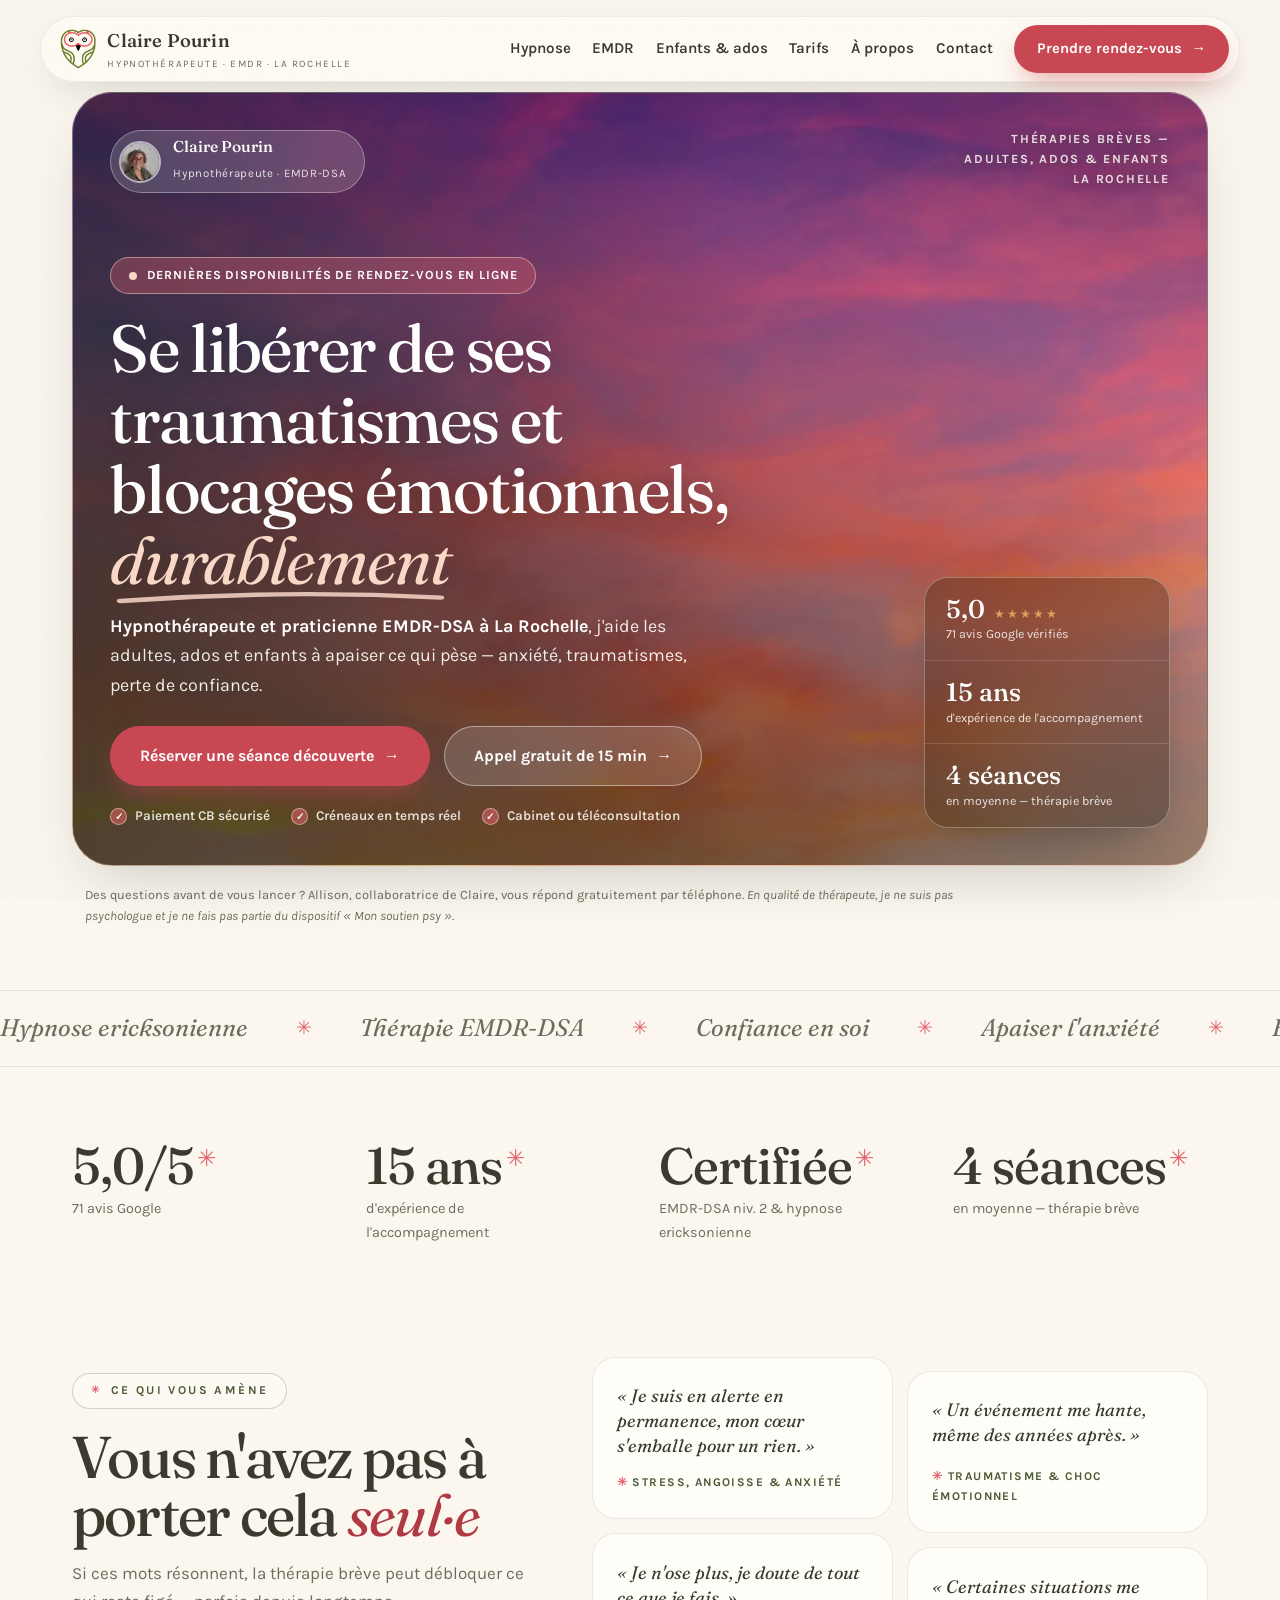
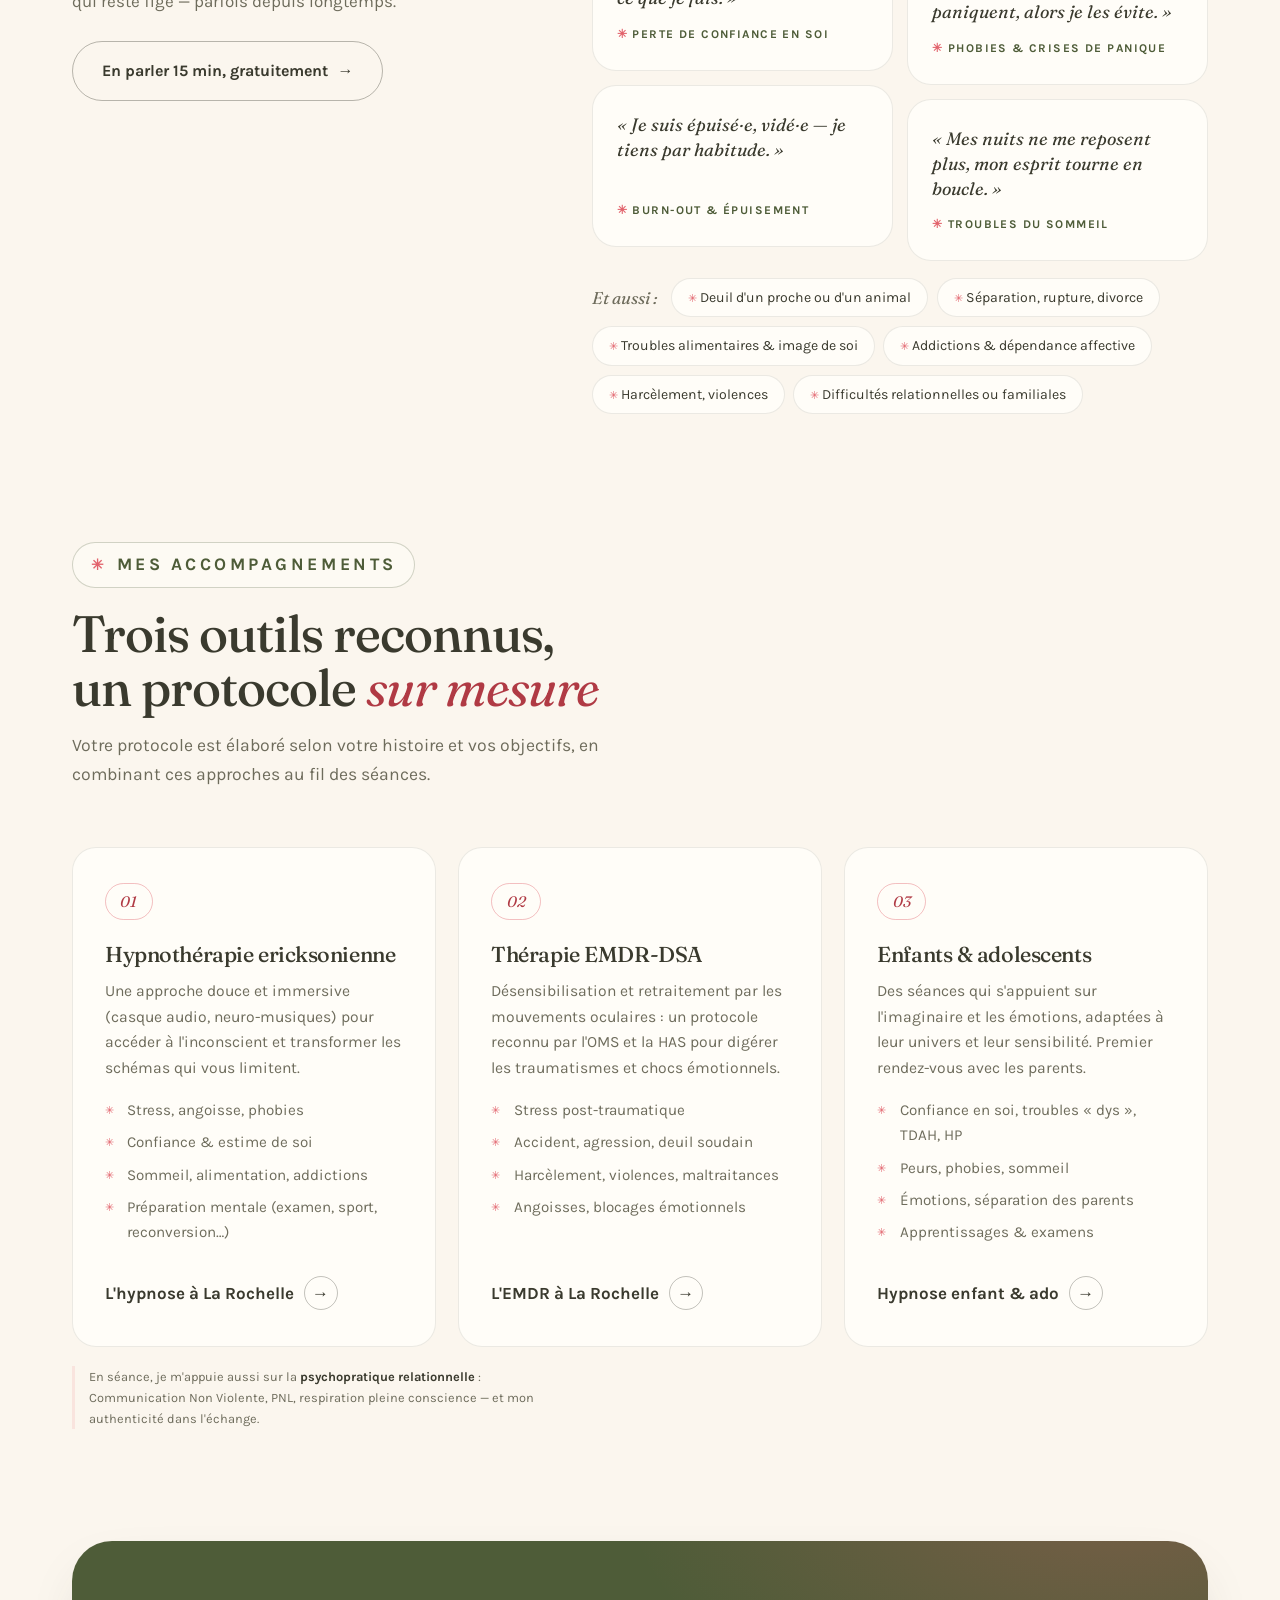
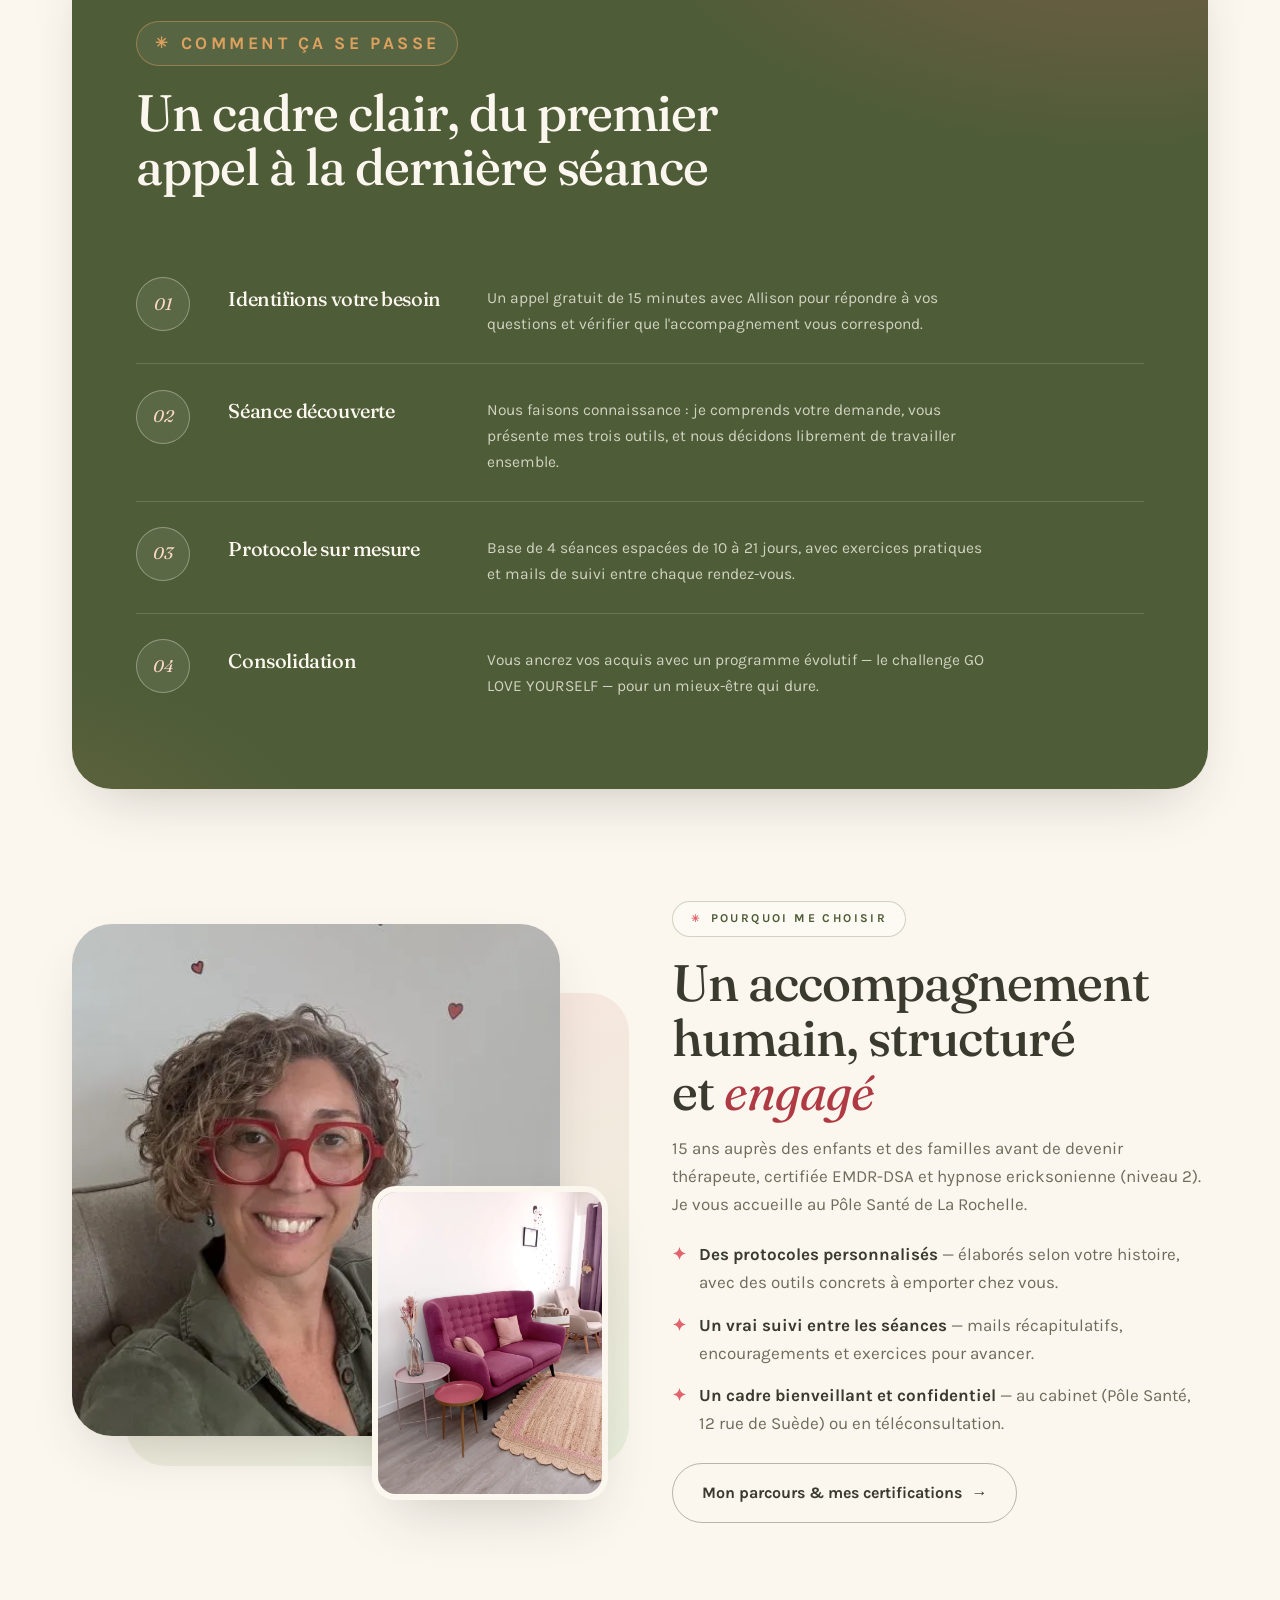
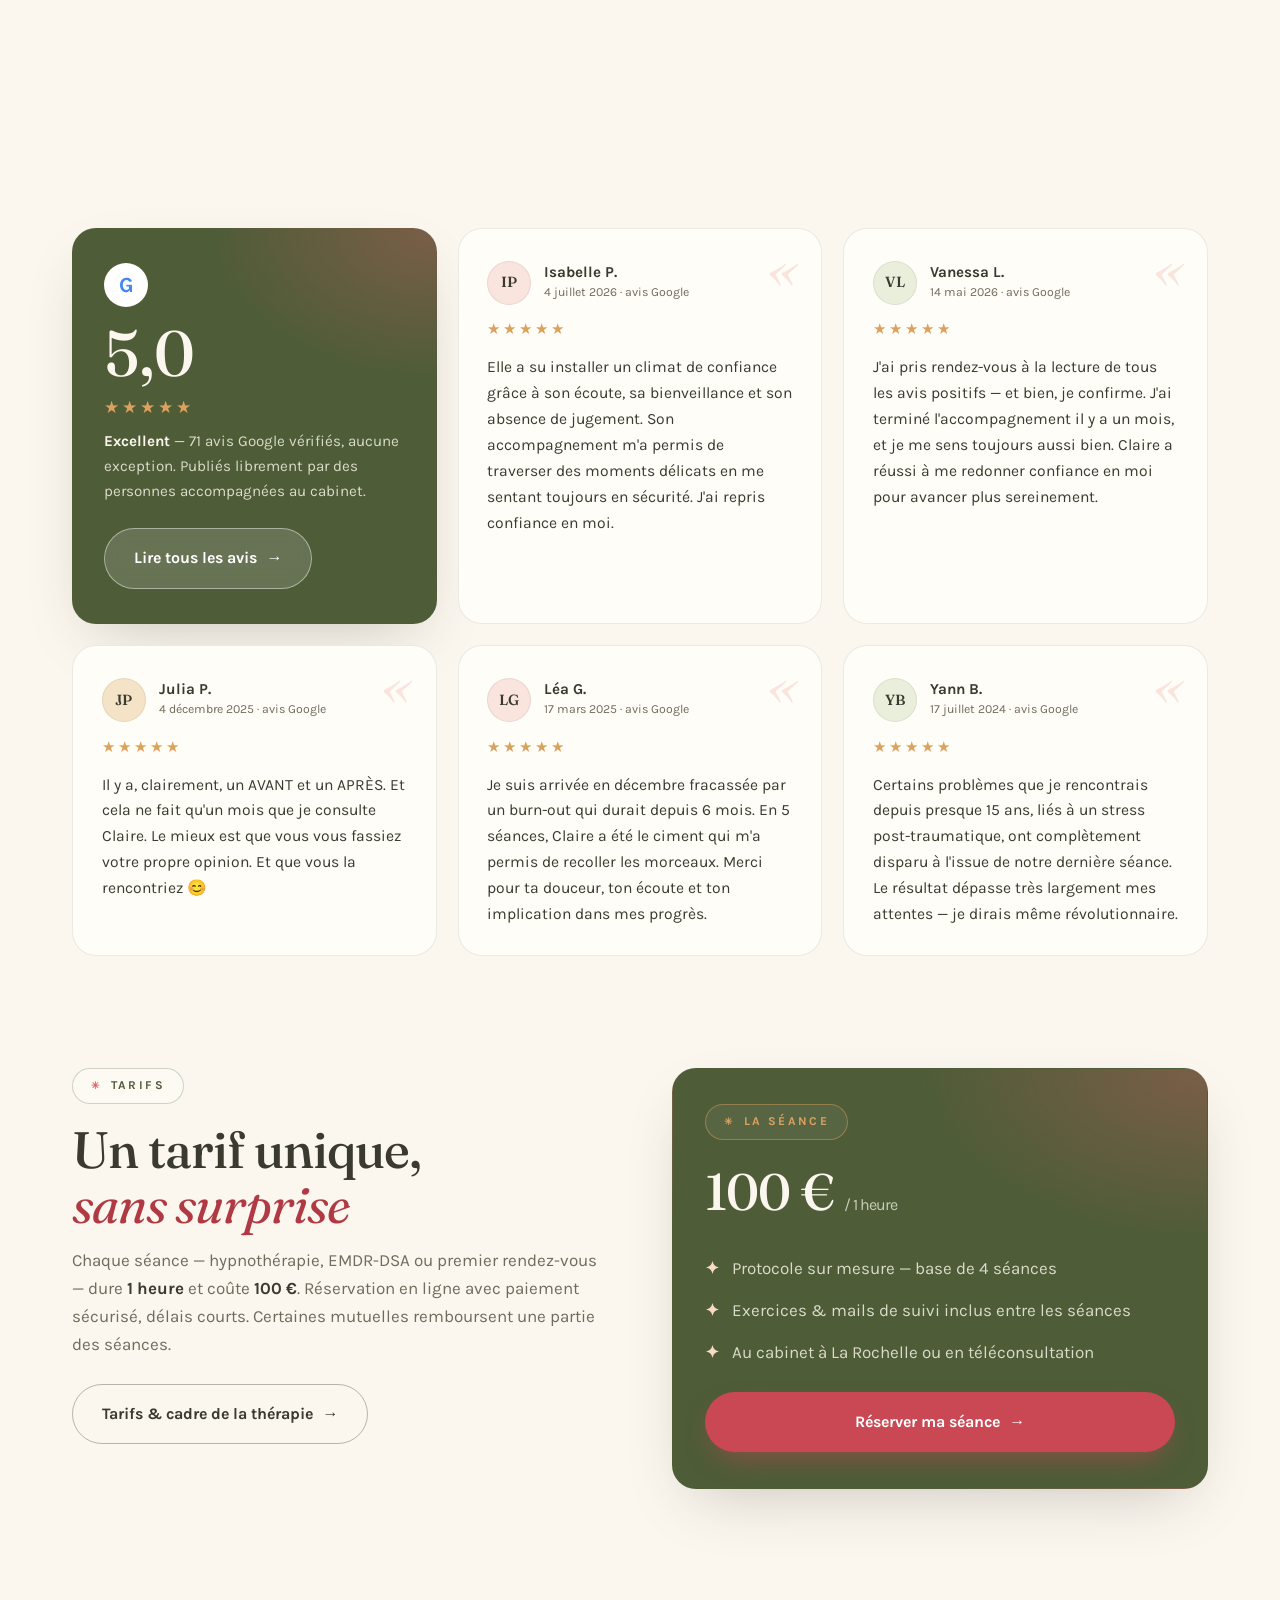
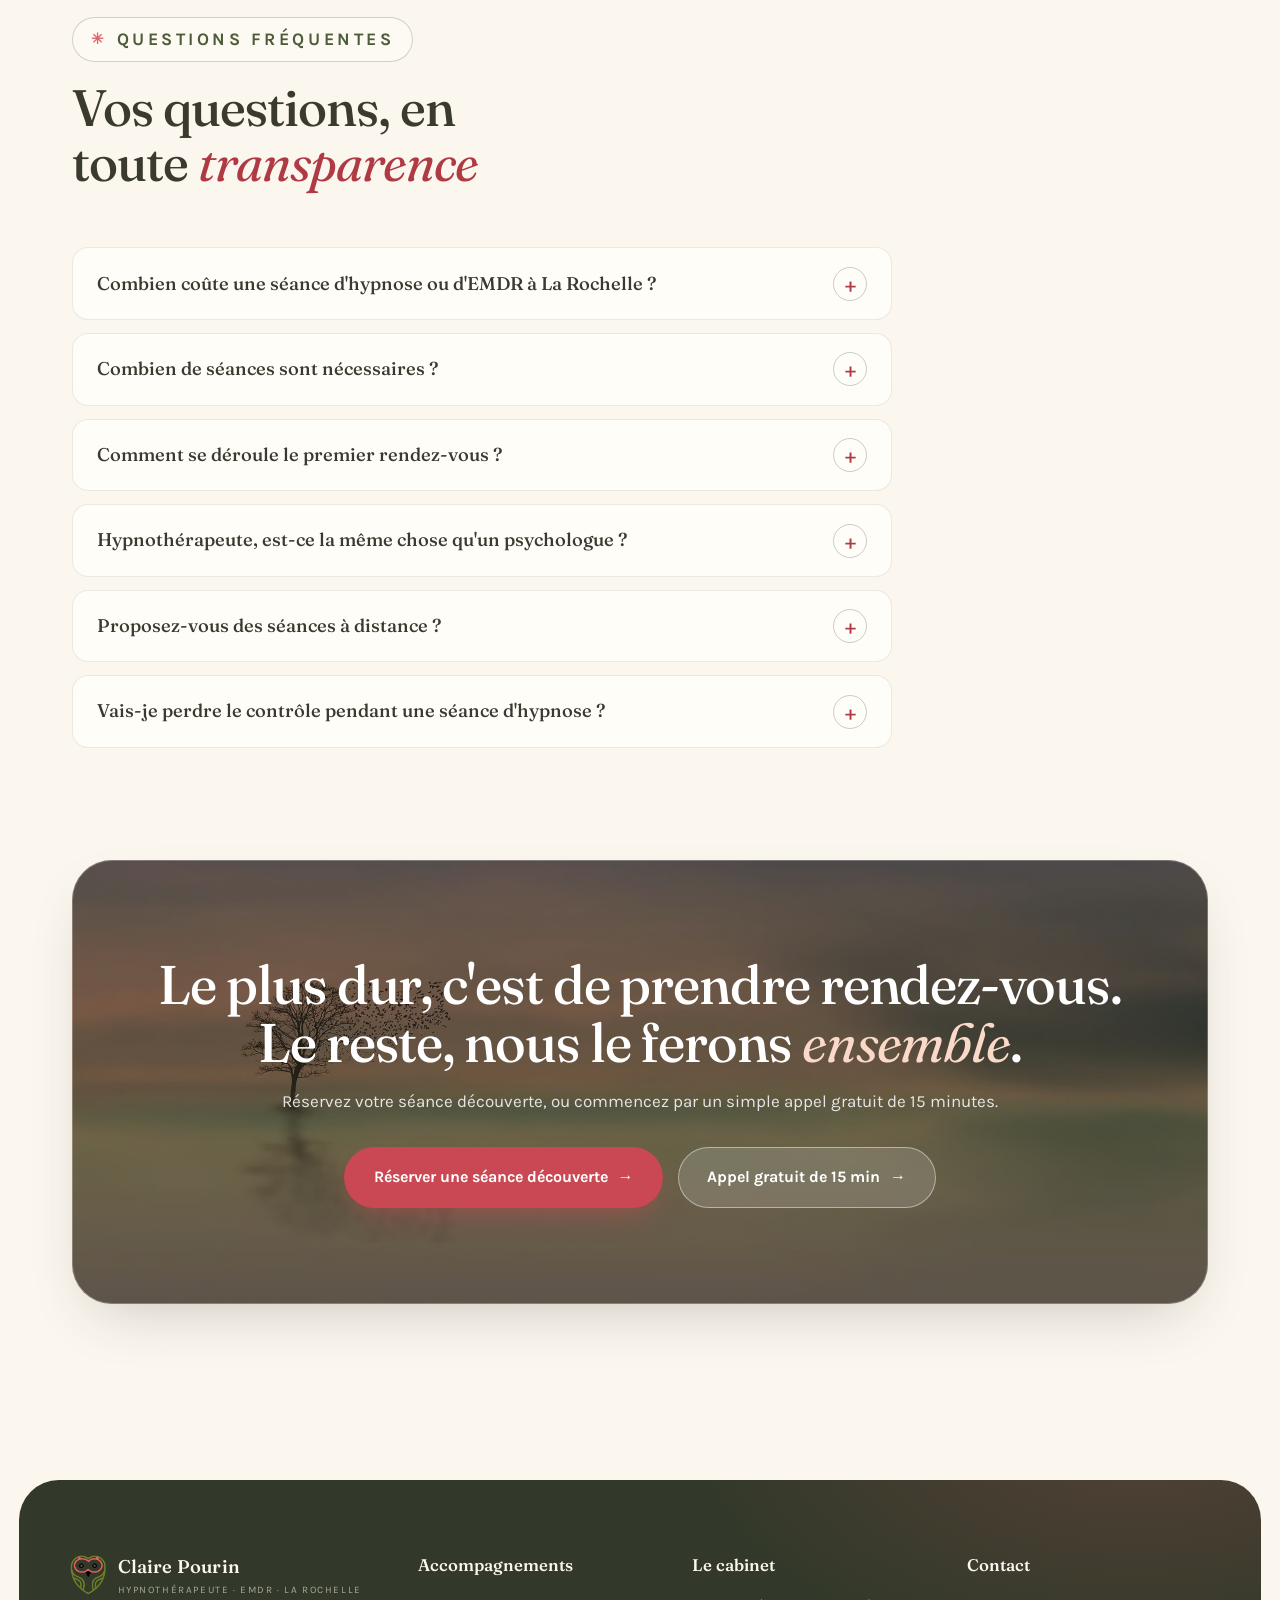
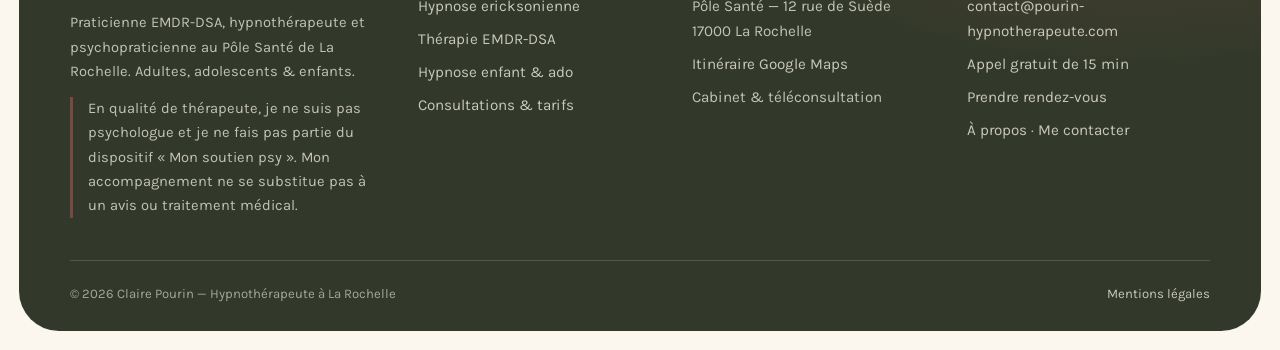
==== commit 7dace85e: "files" ====
--- a/index.html
+++ b/index.html
@@ -31,7 +31,7 @@
 <link rel="preconnect" href="https://fonts.googleapis.com">
 <link rel="preconnect" href="https://fonts.gstatic.com" crossorigin>
 <link href="https://fonts.googleapis.com/css2?family=Fraunces:ital,opsz,wght@0,9..144,400..600;1,9..144,400..600&family=Karla:wght@400;600;700&display=swap" rel="stylesheet">
-<link rel="stylesheet" href="/styles.css?v=3">
+<link rel="stylesheet" href="/styles.css?v=6">
 <link rel="preload" as="image" href="/input/sunset.webp" fetchpriority="high">
 
 <!-- Données structurées -->
@@ -270,7 +270,7 @@
   <div class="wrap split">
     <div class="photo-duo reveal">
       <img class="photo-main" src="/input/claire.webp" alt="Claire Pourin, hypnothérapeute et praticienne EMDR-DSA à La Rochelle" width="500" height="500" loading="lazy">
-      <img class="photo-inset" src="/input/cabinet.webp" alt="Le cabinet de Claire Pourin au Pôle Santé de La Rochelle" width="1200" height="1593" loading="lazy">
+      <img class="photo-inset" src="/input/cabinet.webp" alt="Le cabinet de Claire Pourin au Pôle Santé de La Rochelle" width="800" height="1062" loading="lazy">
     </div>
     <div class="reveal">
       <p class="eyebrow">Pourquoi me choisir</p>
@@ -435,7 +435,7 @@
         <p class="disclaimer">En qualité de thérapeute, je ne suis pas psychologue et je ne fais pas partie du dispositif «&nbsp;Mon soutien psy&nbsp;». Mon accompagnement ne se substitue pas à un avis ou traitement médical.</p>
       </div>
       <div>
-        <h4>Accompagnements</h4>
+        <p class="footer-heading">Accompagnements</p>
         <ul>
           <li><a href="/hypnose-la-rochelle">Hypnose ericksonienne</a></li>
           <li><a href="/emdr-la-rochelle">Thérapie EMDR-DSA</a></li>
@@ -444,7 +444,7 @@
         </ul>
       </div>
       <div>
-        <h4>Le cabinet</h4>
+        <p class="footer-heading">Le cabinet</p>
         <ul>
           <li>Pôle Santé — 12 rue de Suède<br>17000 La Rochelle</li>
           <li><a href="https://www.google.com/maps/search/?api=1&query=12+rue+de+Su%C3%A8de+17000+La+Rochelle" target="_blank" rel="noopener">Itinéraire Google Maps</a></li>
@@ -452,7 +452,7 @@
         </ul>
       </div>
       <div>
-        <h4>Contact</h4>
+        <p class="footer-heading">Contact</p>
         <ul>
           <li><a href="mailto:contact@pourin-hypnotherapeute.com">contact@pourin-hypnotherapeute.com</a></li>
           <li><a href="https://calendly.com/al-proux/60min" target="_blank" rel="noopener">Appel gratuit de 15 min</a></li>
--- a/styles.css
+++ b/styles.css
@@ -14,6 +14,7 @@
   --line:       rgba(58, 58, 46, .1);
 
   --coral:      #E2636C;
+  --coral-btn:  #C94853; /* contraste 4,6:1 avec du texte blanc (WCAG AA) */
   --coral-deep: #B03A44;
   --coral-soft: #F9E4DE;
   --coral-light:#FBD9C9;
@@ -40,7 +41,7 @@
 
 *, *::before, *::after { box-sizing: border-box; margin: 0; padding: 0; }
 
-html { scroll-behavior: smooth; }
+html { scroll-behavior: smooth; overflow-x: clip; }
 @media (prefers-reduced-motion: reduce) {
   html { scroll-behavior: auto; }
   *, *::before, *::after { animation: none !important; transition: none !important; }
@@ -70,7 +71,7 @@
 
 img { max-width: 100%; height: auto; display: block; }
 
-::selection { background: var(--coral); color: #fff; }
+::selection { background: var(--coral-btn); color: #fff; }
 
 h1, h2, h3, .display {
   font-family: var(--font-display);
@@ -146,9 +147,9 @@
 }
 .btn:hover::after { transform: translateX(4px); }
 .btn-primary {
-  background: var(--coral);
+  background: var(--coral-btn);
   color: #fff;
-  box-shadow: 0 12px 28px -10px rgba(226, 99, 108, .6);
+  box-shadow: 0 12px 28px -10px rgba(201, 72, 83, .6);
 }
 .btn-primary:hover { background: var(--coral-deep); transform: translateY(-2px); }
 .btn-ghost {
@@ -336,8 +337,8 @@
 /* entrée en cascade au chargement */
 .hero-top                       { animation: hero-in .9s cubic-bezier(.2,.7,.3,1) .1s backwards; }
 .hero .hero-urgency             { animation: hero-in .9s cubic-bezier(.2,.7,.3,1) .2s backwards; }
-.hero h1                        { animation: hero-in .9s cubic-bezier(.2,.7,.3,1) .3s backwards; }
-.hero .lead                     { animation: hero-in .9s cubic-bezier(.2,.7,.3,1) .42s backwards; }
+.hero h1                        { animation: hero-in-slide .9s cubic-bezier(.2,.7,.3,1) .3s backwards; }
+.hero .lead                     { animation: hero-in-slide .9s cubic-bezier(.2,.7,.3,1) .42s backwards; }
 .hero .hero-ctas                { animation: hero-in .9s cubic-bezier(.2,.7,.3,1) .54s backwards; }
 .hero .hero-trust               { animation: hero-in .9s cubic-bezier(.2,.7,.3,1) .66s backwards; }
 .hero .hero-stats               { animation: hero-in .9s cubic-bezier(.2,.7,.3,1) .6s backwards; }
@@ -754,7 +755,7 @@
   font-weight: 400;
   transition: background .25s ease, color .25s ease, transform .25s ease, border-color .25s ease;
 }
-.care-card .link:hover::after { background: var(--coral); border-color: var(--coral); color: #fff; transform: translateX(4px); }
+.care-card .link:hover::after { background: var(--coral-btn); border-color: var(--coral-btn); color: #fff; transform: translateX(4px); }
 
 /* ── Bande sombre (sauge) ────────────────────────────── */
 .band {
@@ -1025,8 +1026,8 @@
 }
 .faq details[open] summary::after {
   transform: rotate(45deg);
-  background: var(--coral);
-  border-color: var(--coral);
+  background: var(--coral-btn);
+  border-color: var(--coral-btn);
   color: #fff;
 }
 .faq details p { padding-top: .9rem; max-width: 62ch; }
@@ -1160,7 +1161,7 @@
 @media (max-width: 560px) { .footer-grid { grid-template-columns: 1fr; } }
 .site-footer .brand { color: #FBF6EE; }
 .site-footer .brand > span > span { color: rgba(243, 241, 228, .6); }
-.site-footer h4 {
+.site-footer .footer-heading {
   font-family: var(--font-display);
   font-size: 1.05rem;
   font-weight: 560;
@@ -1232,9 +1233,14 @@
     var(--paper-warm);
   box-shadow: var(--shadow-soft), inset 0 0 0 1px rgba(255, 253, 248, .65);
 }
+/* h1 et chapeau : glissement sans fondu, pour une peinture immédiate (LCP) */
+@keyframes hero-in-slide {
+  from { transform: translateY(26px); }
+  to   { transform: none; }
+}
 .page-hero .eyebrow      { animation: hero-in .9s cubic-bezier(.2,.7,.3,1) .08s backwards; }
-.page-hero h1            { animation: hero-in .9s cubic-bezier(.2,.7,.3,1) .18s backwards; }
-.page-hero .lead         { animation: hero-in .9s cubic-bezier(.2,.7,.3,1) .3s backwards; }
+.page-hero h1            { animation: hero-in-slide .9s cubic-bezier(.2,.7,.3,1) .12s backwards; }
+.page-hero .lead         { animation: hero-in-slide .9s cubic-bezier(.2,.7,.3,1) .22s backwards; }
 .page-hero .hero-ctas    { animation: hero-in .9s cubic-bezier(.2,.7,.3,1) .42s backwards; }
 .page-hero .hero-figure  { animation: hero-in .9s cubic-bezier(.2,.7,.3,1) .34s backwards; }
 .page-hero::before {
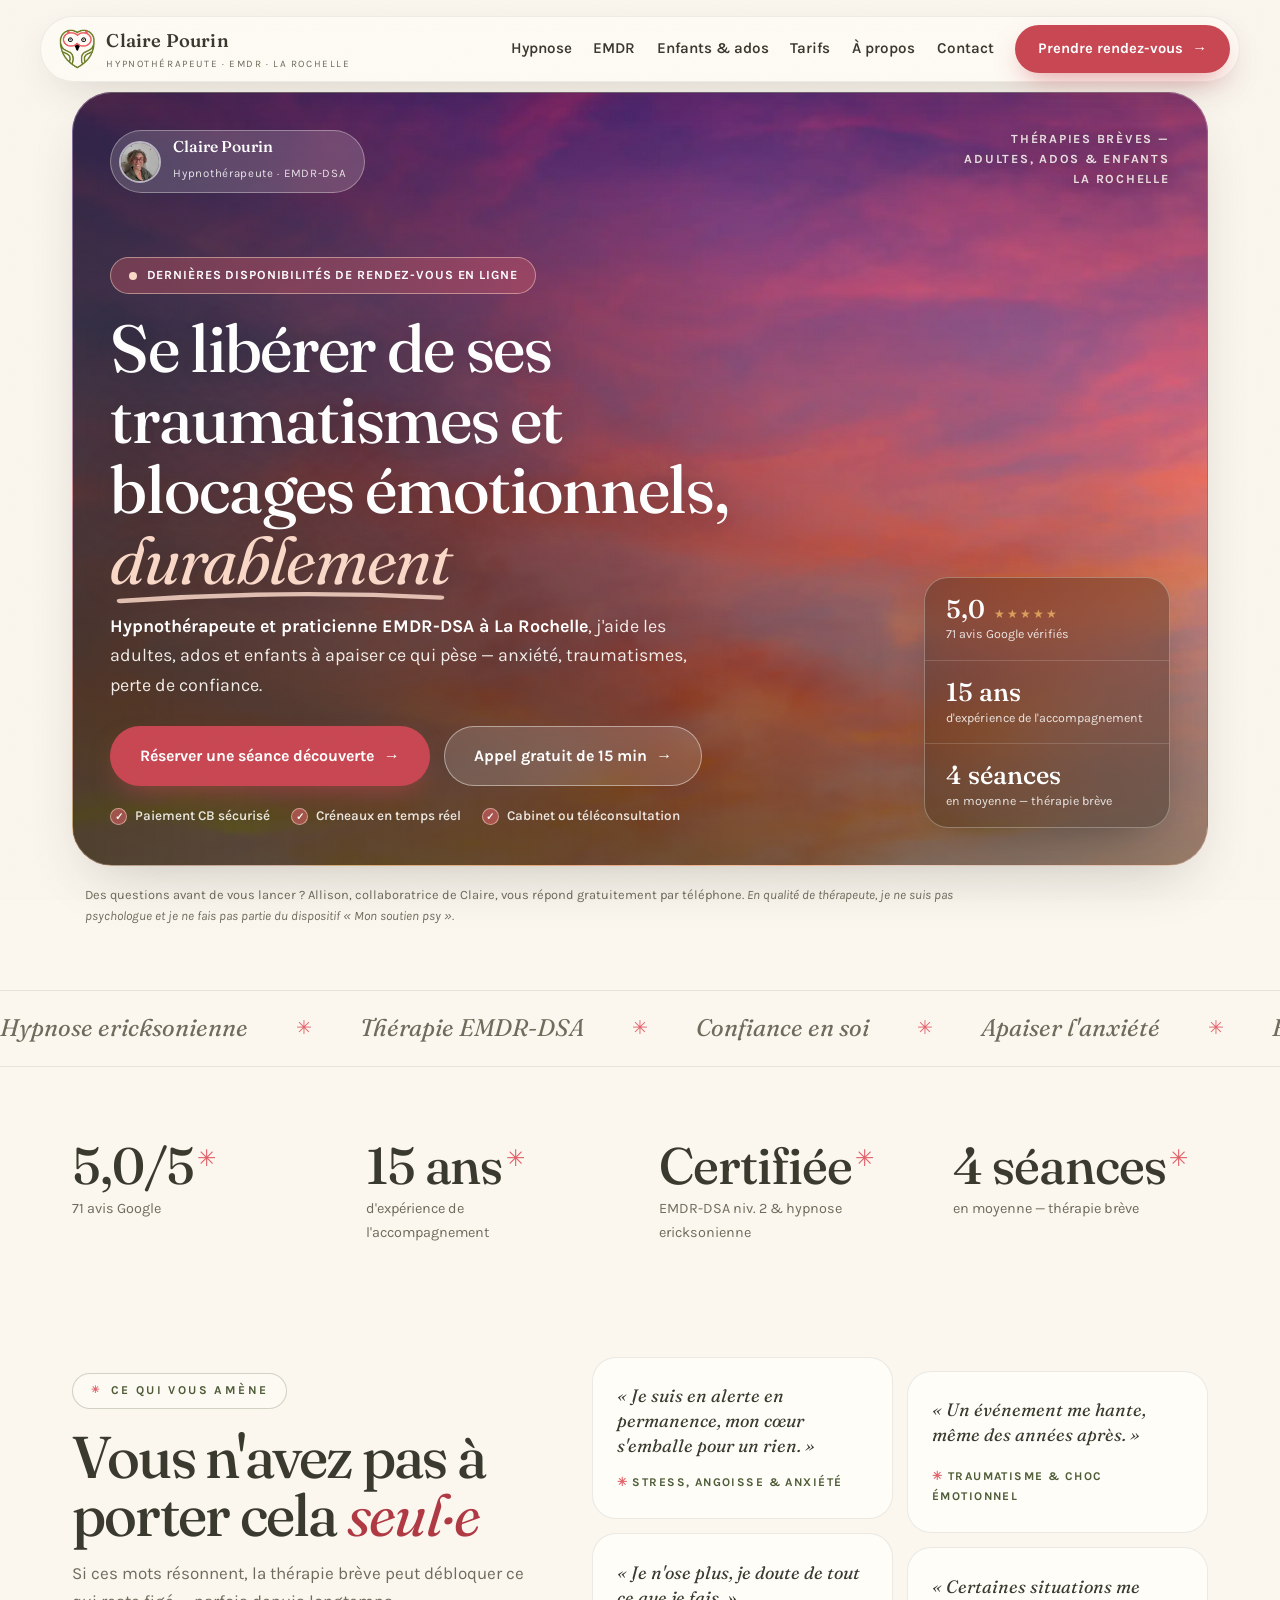
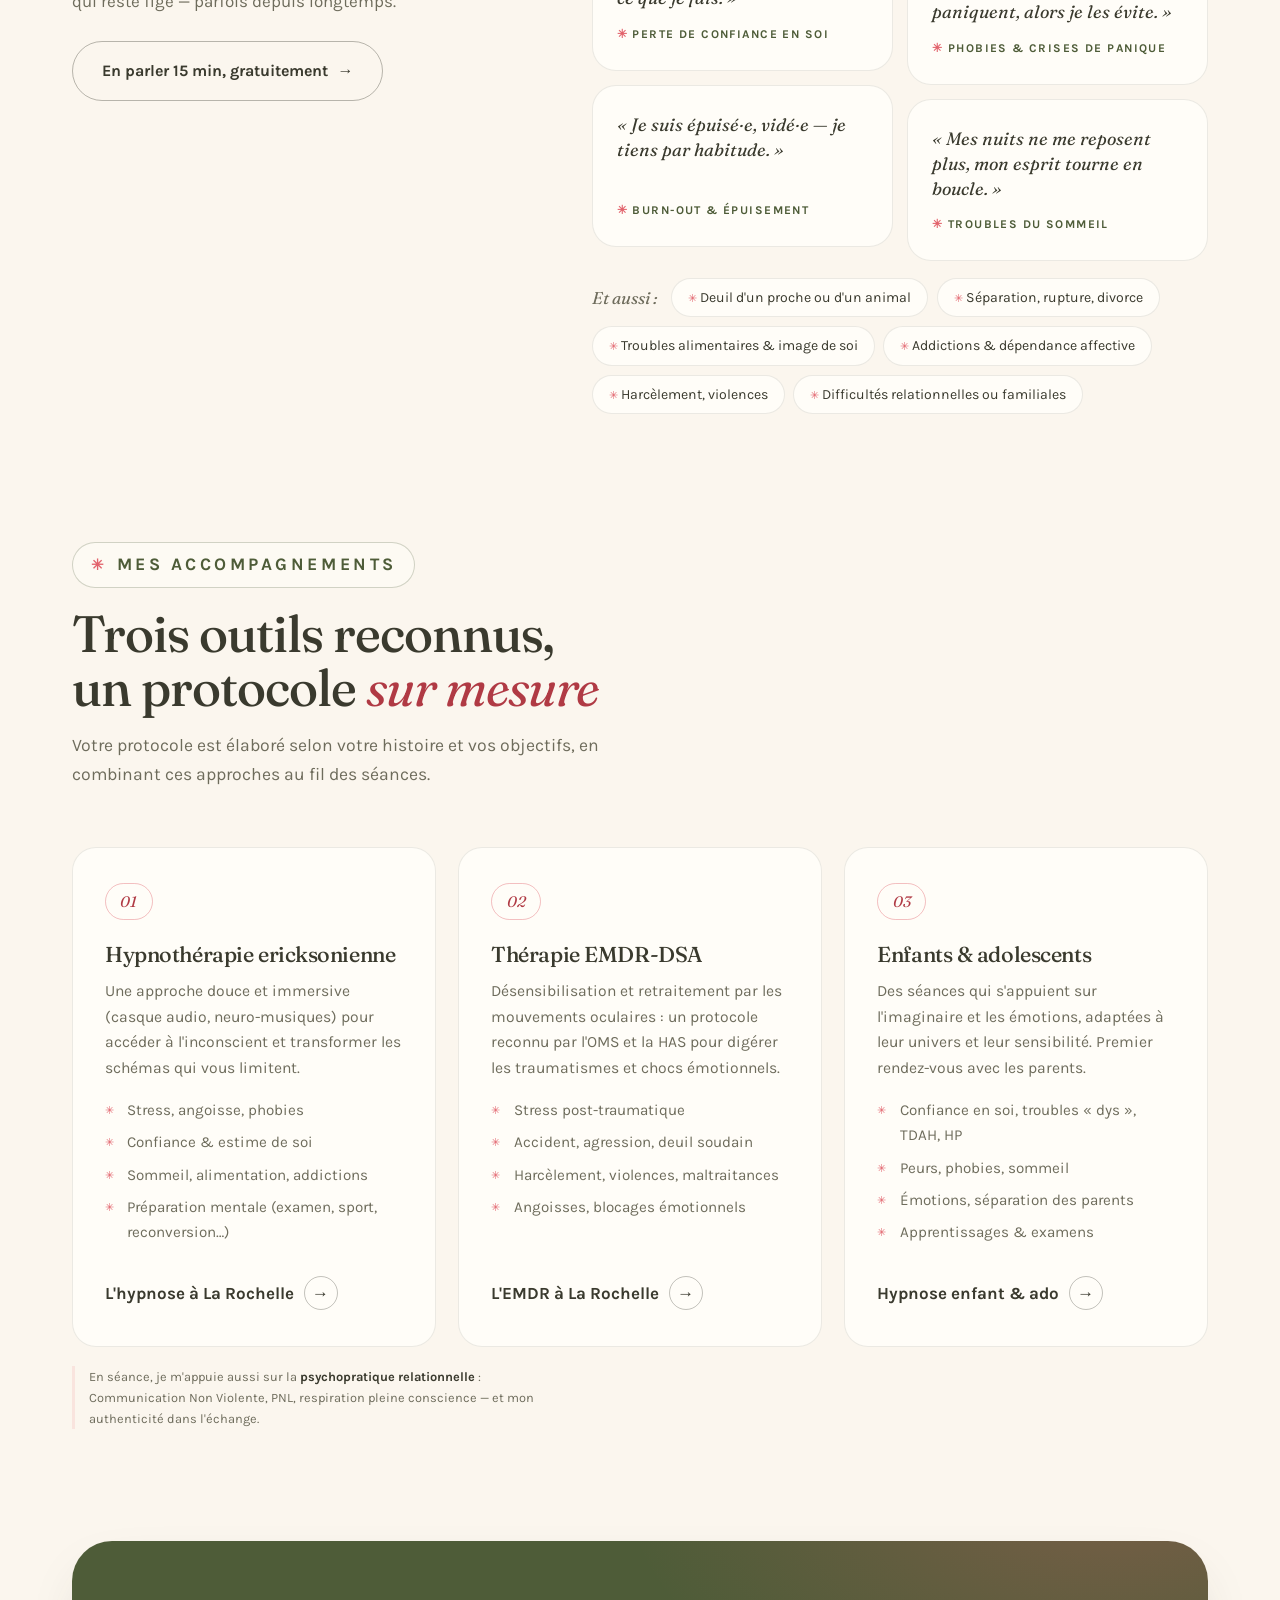
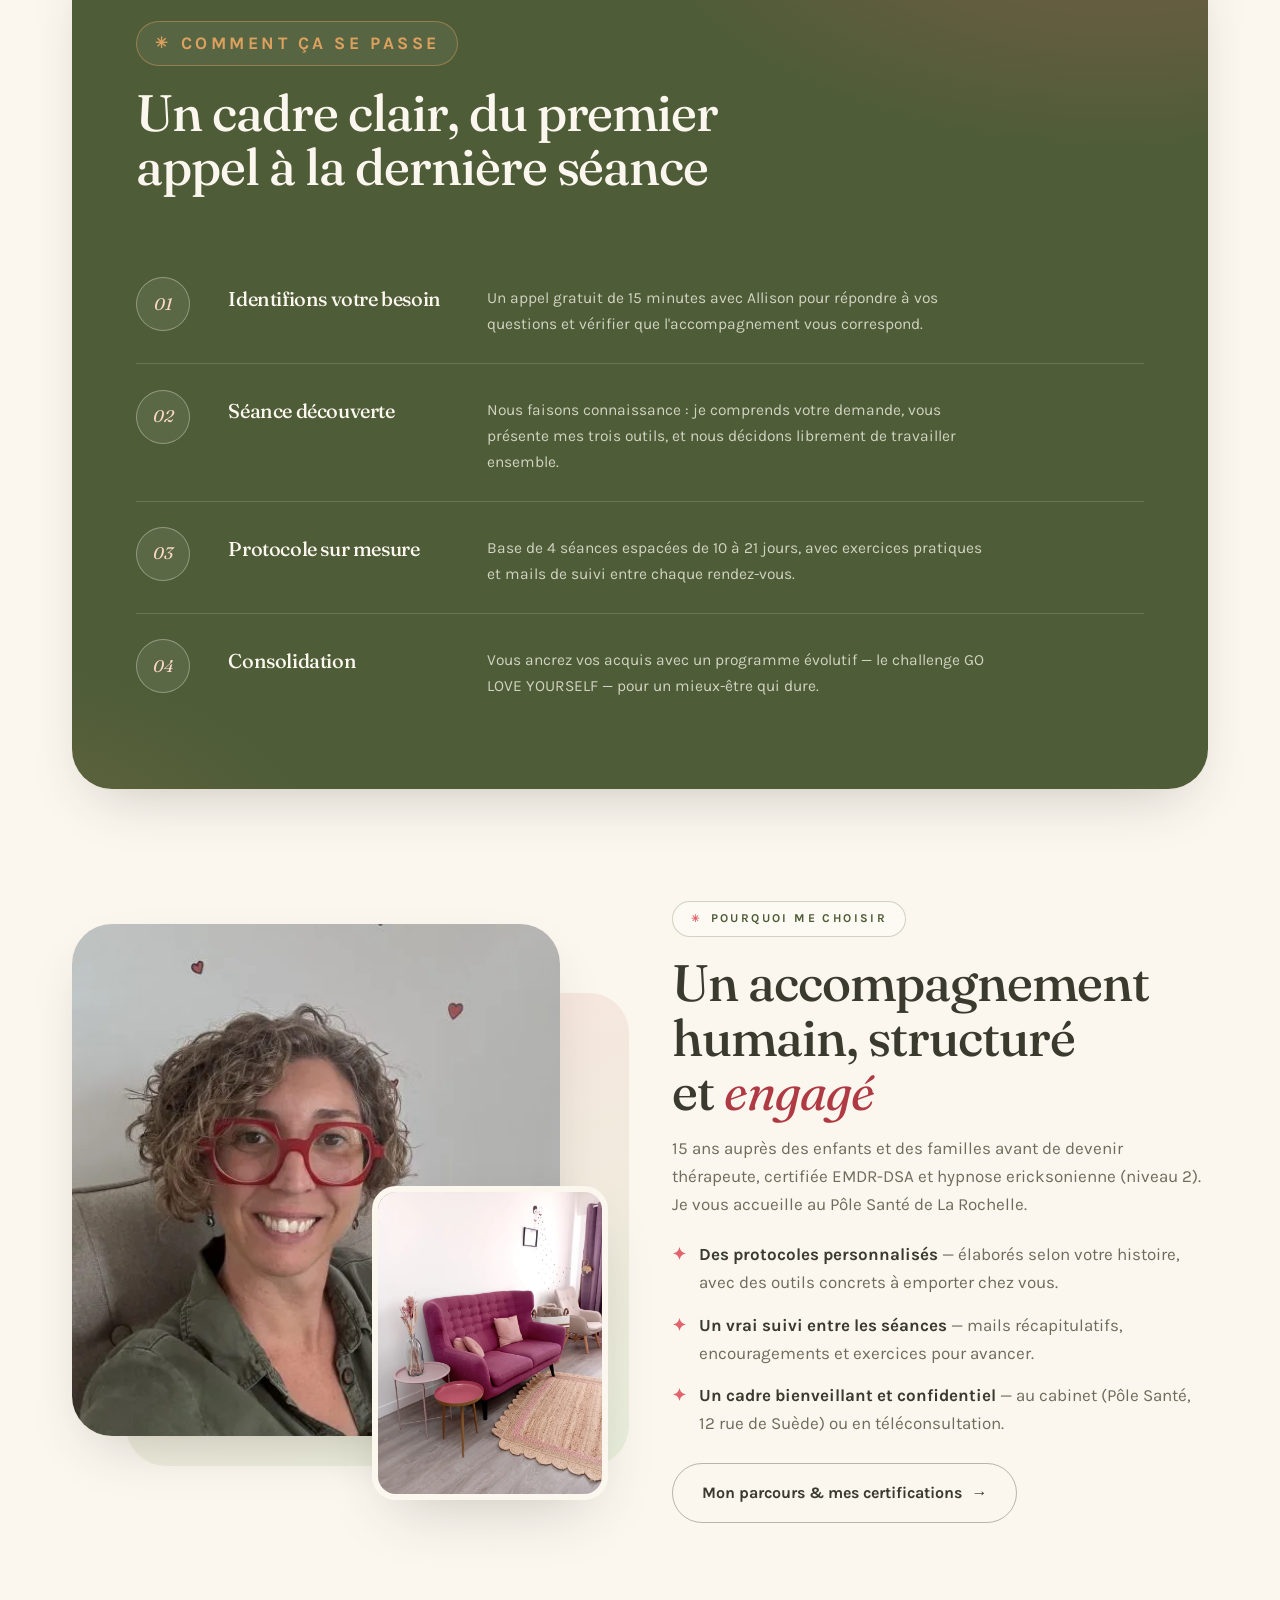
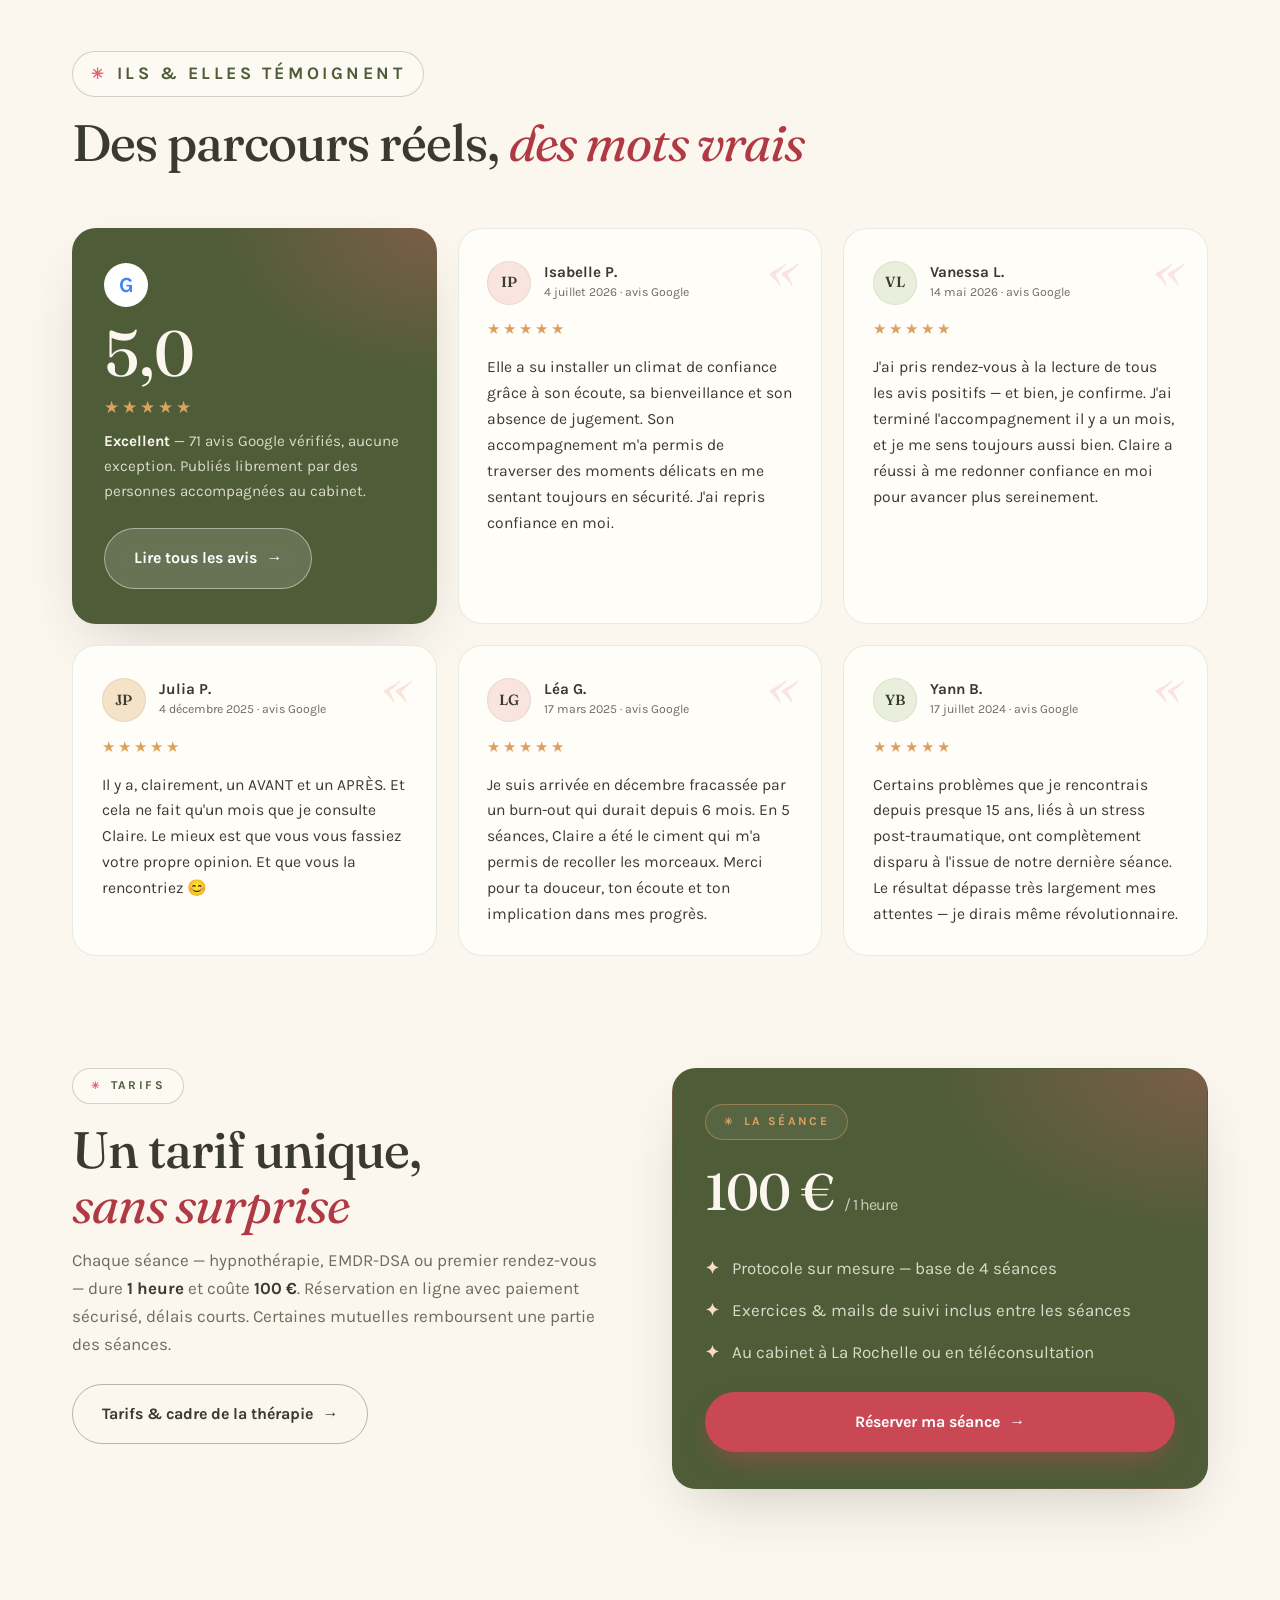
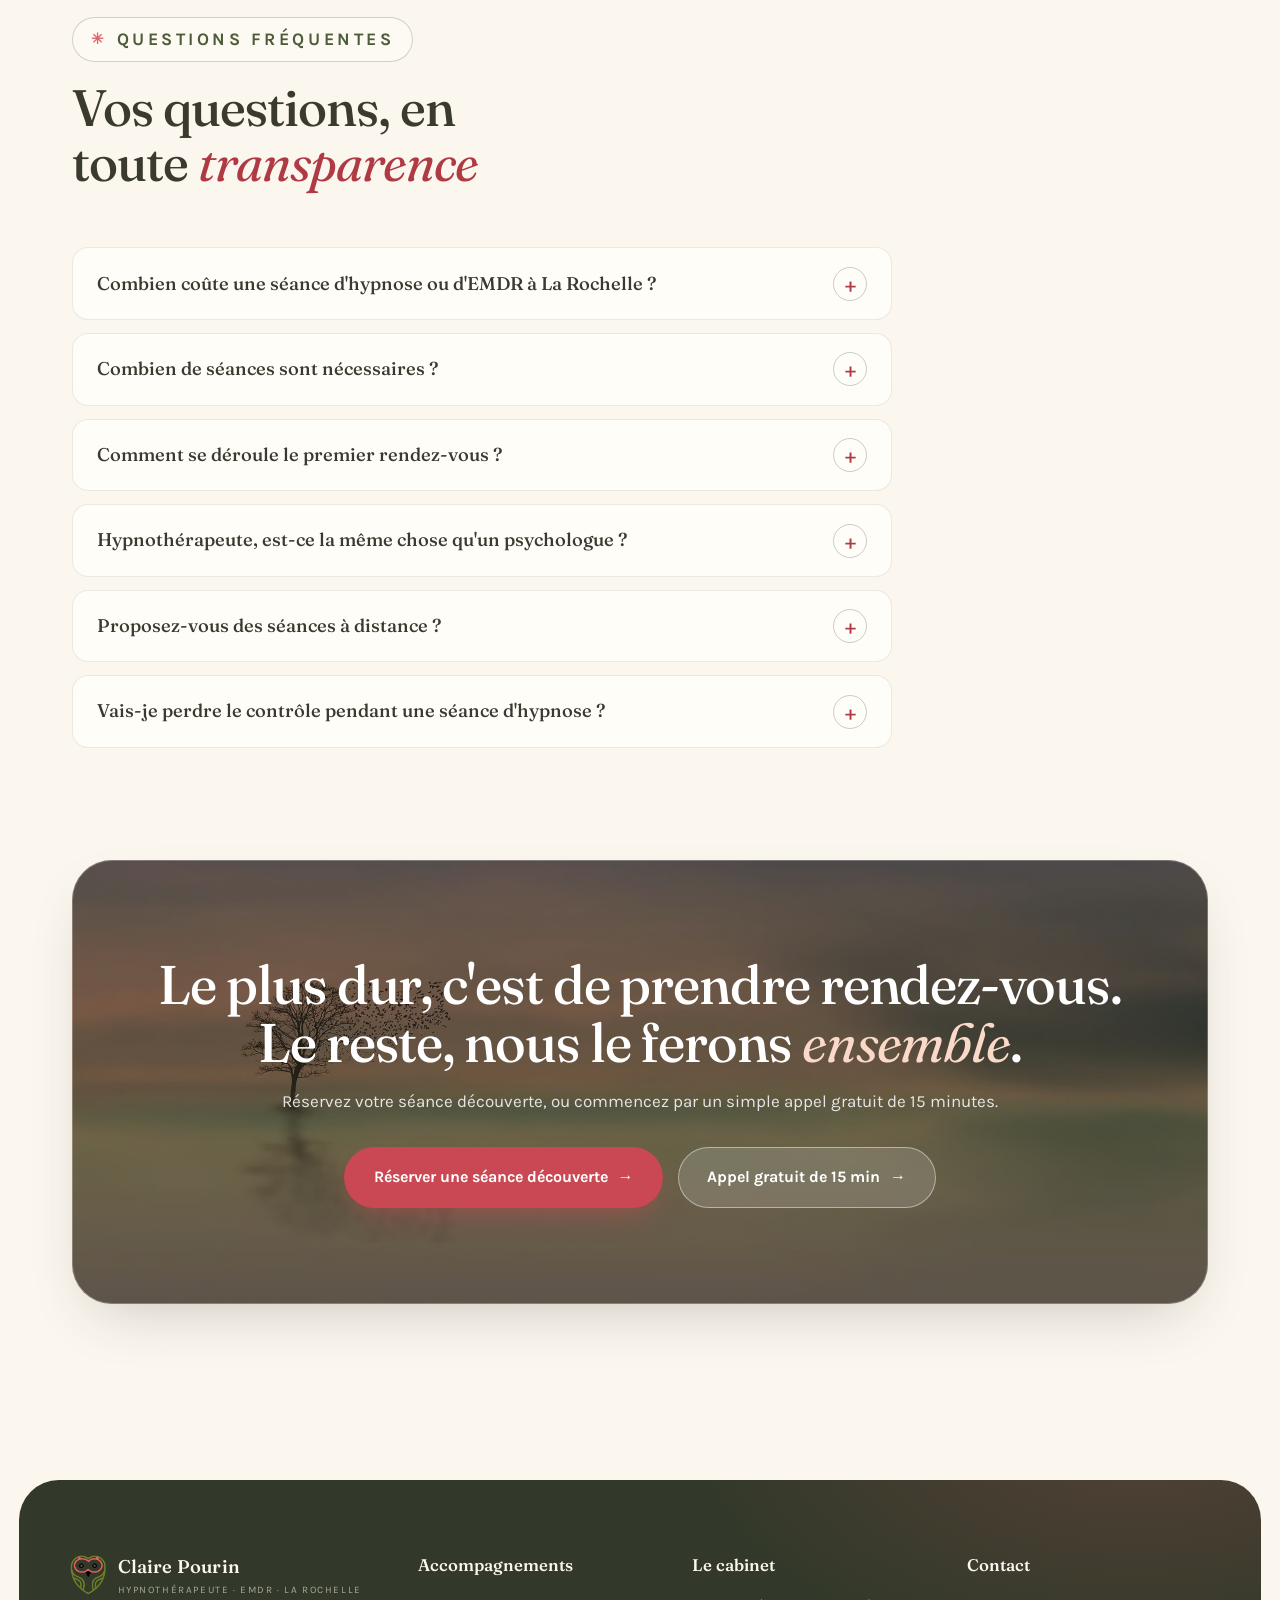
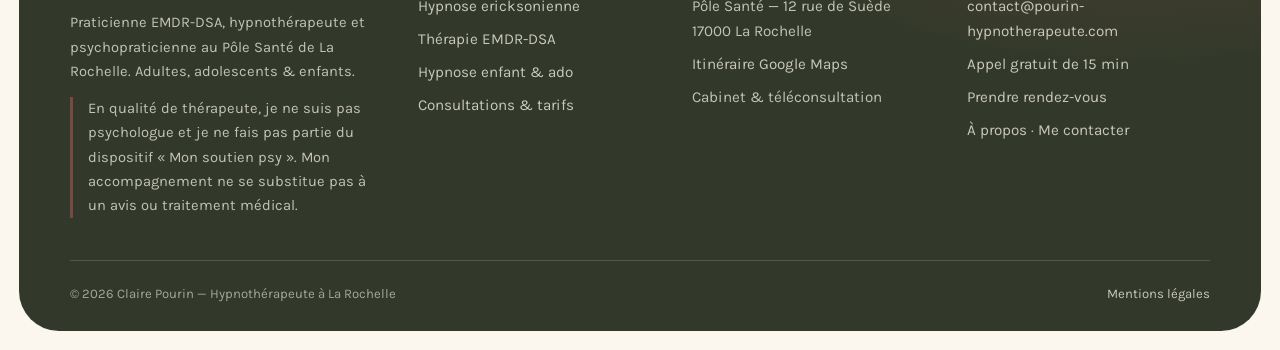
==== commit 203d1679: "burger" ====
--- a/index.html
+++ b/index.html
@@ -31,7 +31,7 @@
 <link rel="preconnect" href="https://fonts.googleapis.com">
 <link rel="preconnect" href="https://fonts.gstatic.com" crossorigin>
 <link href="https://fonts.googleapis.com/css2?family=Fraunces:ital,opsz,wght@0,9..144,400..600;1,9..144,400..600&family=Karla:wght@400;600;700&display=swap" rel="stylesheet">
-<link rel="stylesheet" href="/styles.css?v=6">
+<link rel="stylesheet" href="/styles.css?v=7">
 <link rel="preload" as="image" href="/input/sunset.webp" fetchpriority="high">
 
 <!-- Données structurées -->
@@ -60,8 +60,8 @@
       <img src="/input/logo.png" alt="Logo Claire Pourin — chouette" width="42" height="47">
       <span><b>Claire Pourin</b><span>Hypnothérapeute · EMDR · La Rochelle</span></span>
     </a>
-    <button class="nav-toggle" aria-label="Ouvrir le menu" aria-expanded="false"><span></span><span></span><span></span></button>
-    <nav class="site-nav" aria-label="Navigation principale">
+    <button class="nav-toggle" type="button" aria-label="Ouvrir le menu" aria-expanded="false" aria-controls="site-nav"><span></span><span></span><span></span></button>
+    <nav class="site-nav" id="site-nav" aria-label="Navigation principale">
       <a href="/hypnose-la-rochelle">Hypnose</a>
       <a href="/emdr-la-rochelle">EMDR</a>
       <a href="/hypnose-enfant-adolescent">Enfants&nbsp;&amp;&nbsp;ados</a>
--- a/styles.css
+++ b/styles.css
@@ -180,21 +180,31 @@
 }
 .site-header .wrap {
   pointer-events: auto;
+  position: relative;
   display: flex;
   align-items: center;
   gap: 1.3rem;
   min-height: var(--header-h);
+  padding-block: .45rem;
+  padding-inline: 1.2rem .65rem;
+}
+/* Le verre est porté par un pseudo-élément : un backdrop-filter sur .wrap
+   ferait de celui-ci le bloc conteneur du menu mobile en position:fixed,
+   qui se retrouverait enfermé dans la pilule au lieu de couvrir l'écran. */
+.site-header .wrap::before {
+  content: "";
+  position: absolute;
+  inset: 0;
+  z-index: -1;
   background: rgba(255, 253, 248, .78);
   backdrop-filter: blur(18px) saturate(1.5);
   -webkit-backdrop-filter: blur(18px) saturate(1.5);
   border: 1px solid rgba(58, 58, 46, .08);
   border-radius: 999px;
-  padding-block: .45rem;
-  padding-inline: 1.2rem .65rem;
   box-shadow: 0 14px 44px -20px rgba(58, 58, 46, .3);
-  transition: box-shadow .3s ease, background .3s ease;
-}
-.site-header.is-scrolled .wrap {
+  transition: box-shadow .3s ease, background .3s ease, opacity .3s ease;
+}
+.site-header.is-scrolled .wrap::before {
   background: rgba(255, 253, 248, .92);
   box-shadow: 0 18px 50px -20px rgba(58, 58, 46, .4);
 }
@@ -243,26 +253,38 @@
   background: none;
   border: none;
   cursor: pointer;
-  padding: .5rem;
+  width: 44px; height: 44px;
+  flex: none;
+  padding: 9px;
+  position: relative;
   z-index: 102;
 }
 .nav-toggle span {
   display: block;
   width: 26px; height: 2px;
   background: var(--ink);
-  margin: 6px 0;
+  margin: 6px auto;
   border-radius: 2px;
   transition: transform .25s ease, opacity .25s ease;
 }
 
 @media (max-width: 1020px) {
   .nav-toggle { display: block; }
+  .site-header .wrap { gap: .8rem; }
+  .brand { position: relative; z-index: 102; min-width: 0; }
+  .brand > span { min-width: 0; }
+  .brand b { display: block; }
+
   .site-nav {
     position: fixed;
     inset: 0;
     flex-direction: column;
     justify-content: center;
-    gap: 1.9rem;
+    align-items: center;
+    gap: 1.5rem;
+    padding: calc(var(--header-h) + 2.4rem) 1.4rem calc(2.4rem + env(safe-area-inset-bottom));
+    overflow-y: auto;
+    overscroll-behavior: contain;
     background:
       radial-gradient(50rem 30rem at 90% -10%, rgba(226, 99, 108, .12), transparent 60%),
       radial-gradient(44rem 26rem at -10% 110%, rgba(117, 133, 92, .14), transparent 60%),
@@ -273,7 +295,14 @@
     transition: transform .3s ease, opacity .3s ease, visibility 0s .3s;
     z-index: 101;
   }
-  .site-nav a:not(.btn) { font-size: 1.6rem; font-family: var(--font-display); font-weight: 500; }
+  .site-nav a:not(.btn) {
+    font-size: clamp(1.35rem, 6vw, 1.7rem);
+    font-family: var(--font-display);
+    font-weight: 500;
+    text-align: center;
+  }
+  .site-nav .btn { margin-top: .4rem; }
+
   body.nav-open .site-nav {
     visibility: visible;
     opacity: 1;
@@ -281,9 +310,34 @@
     transition: transform .3s ease, opacity .3s ease, visibility 0s 0s;
   }
   body.nav-open { overflow: hidden; }
+  /* la pilule s'efface derrière le panneau plein écran */
+  body.nav-open .site-header .wrap::before { opacity: 0; }
+  body.nav-open .mobile-cta { opacity: 0; pointer-events: none; }
   body.nav-open .nav-toggle span:nth-child(1) { transform: translateY(8px) rotate(45deg); }
   body.nav-open .nav-toggle span:nth-child(2) { opacity: 0; }
   body.nav-open .nav-toggle span:nth-child(3) { transform: translateY(-8px) rotate(-45deg); }
+}
+
+/* écrans étroits : la baseline de la marque ne doit pas casser la pilule */
+@media (max-width: 430px) {
+  .site-header .wrap { padding-inline: .9rem .35rem; }
+  .brand img { width: 30px; }
+  .brand b { font-size: 1rem; }
+  .brand > span > span { display: none; }
+}
+
+/* menu en paysage sur mobile : deux colonnes pour tenir sans scroll */
+@media (max-width: 1020px) and (max-height: 520px) {
+  .site-nav {
+    display: grid;
+    grid-template-columns: repeat(2, minmax(0, 1fr));
+    align-content: center;
+    gap: .8rem 2rem;
+    padding-top: calc(var(--header-h) + .8rem);
+    padding-bottom: 1.2rem;
+  }
+  .site-nav a:not(.btn) { font-size: 1.15rem; }
+  .site-nav .btn { grid-column: 1 / -1; justify-self: center; margin-top: .2rem; }
 }
 
 /* ── Héro immersif (accueil) ─────────────────────────── */
@@ -1209,6 +1263,7 @@
   border-radius: 999px;
   box-shadow: 0 16px 44px -16px rgba(58, 58, 46, .4);
   gap: .55rem;
+  transition: opacity .25s ease;
 }
 .mobile-cta .btn { flex: 1; padding: .8rem .5rem; font-size: .92rem; }
 .mobile-cta .btn::after { content: none; }
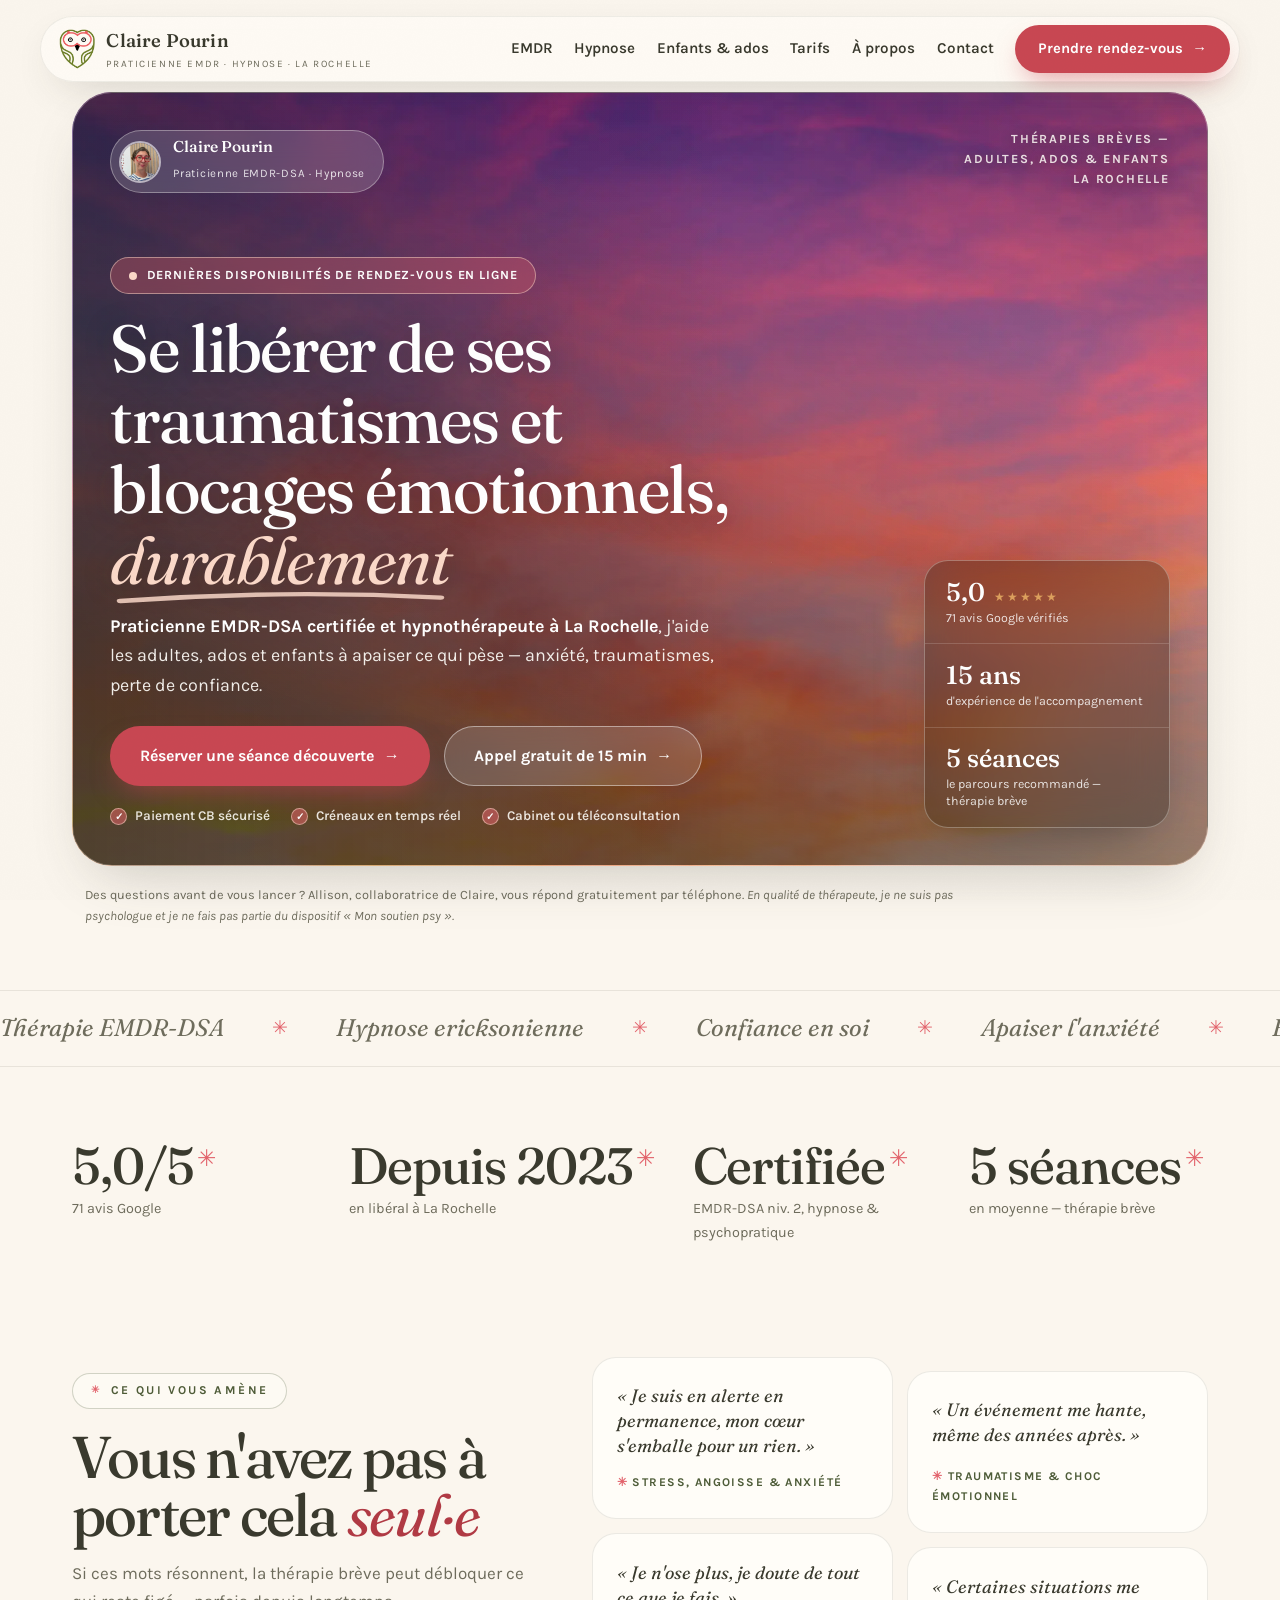
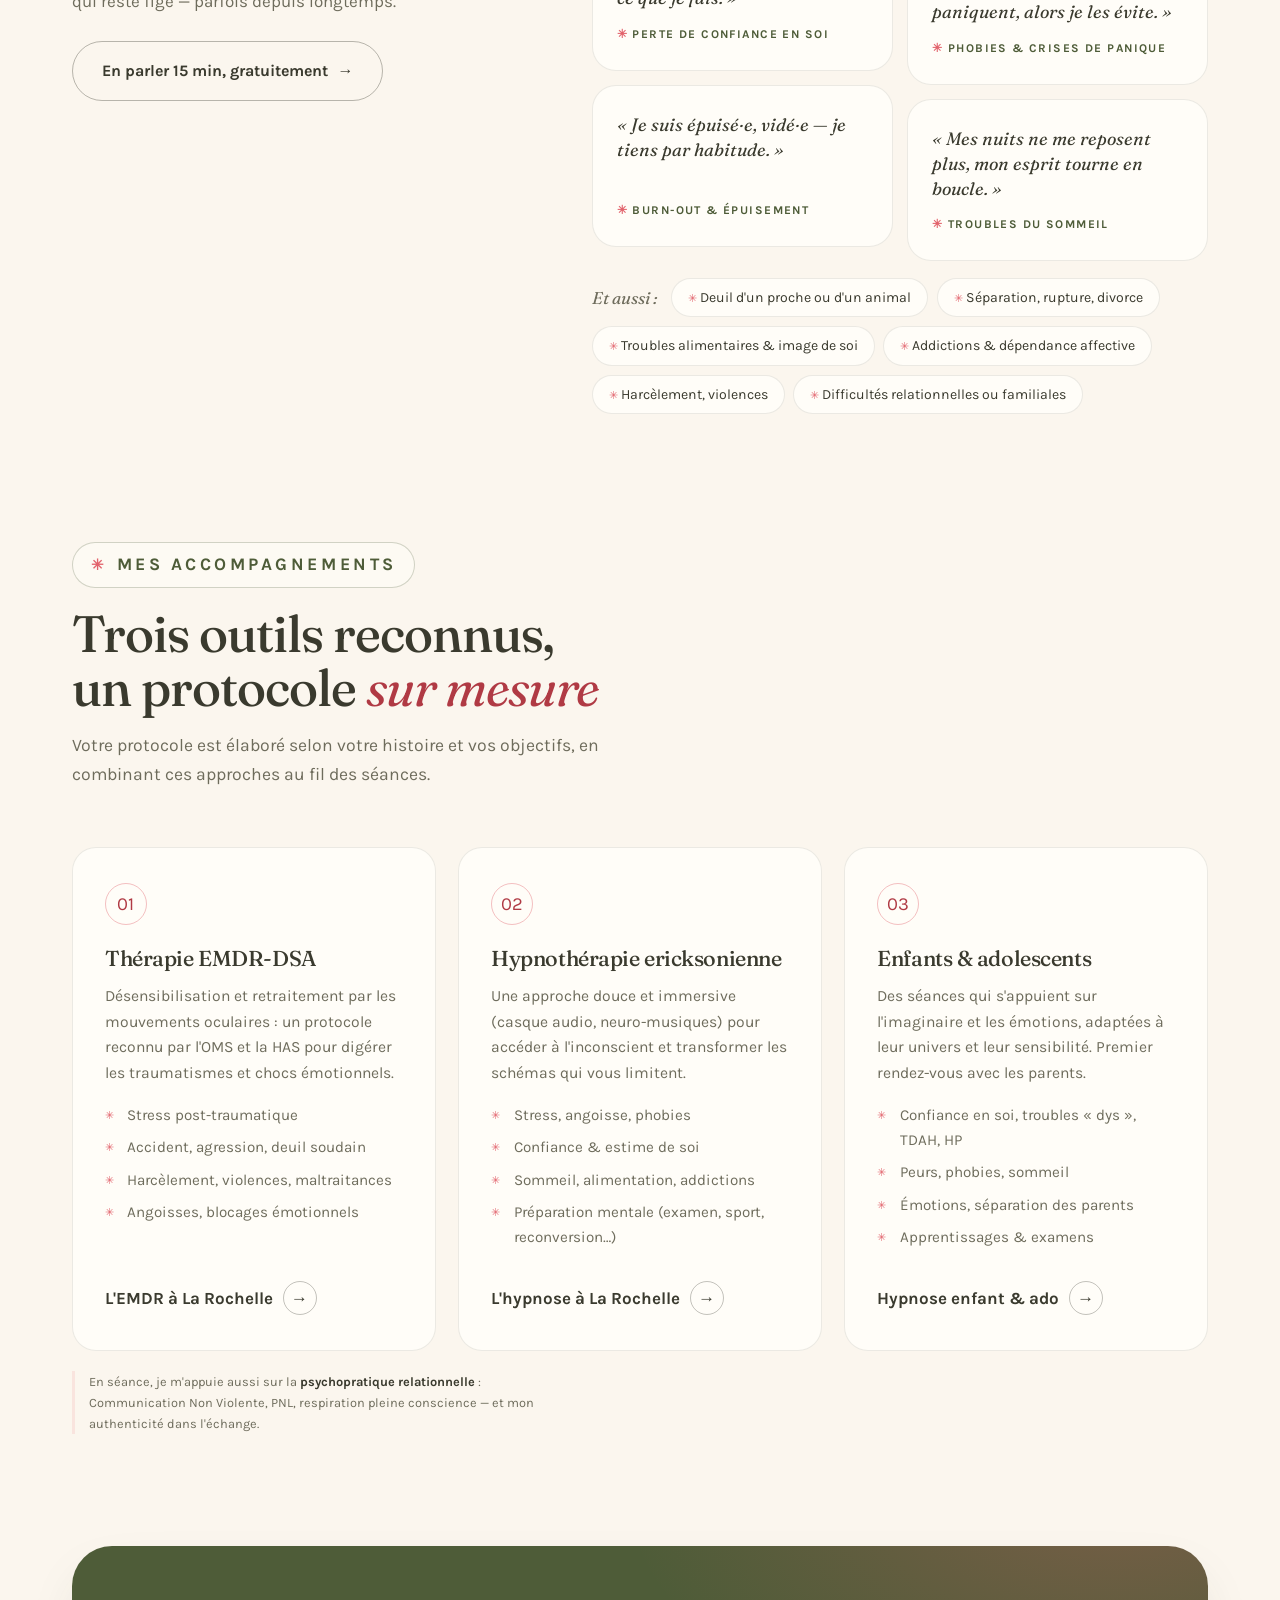
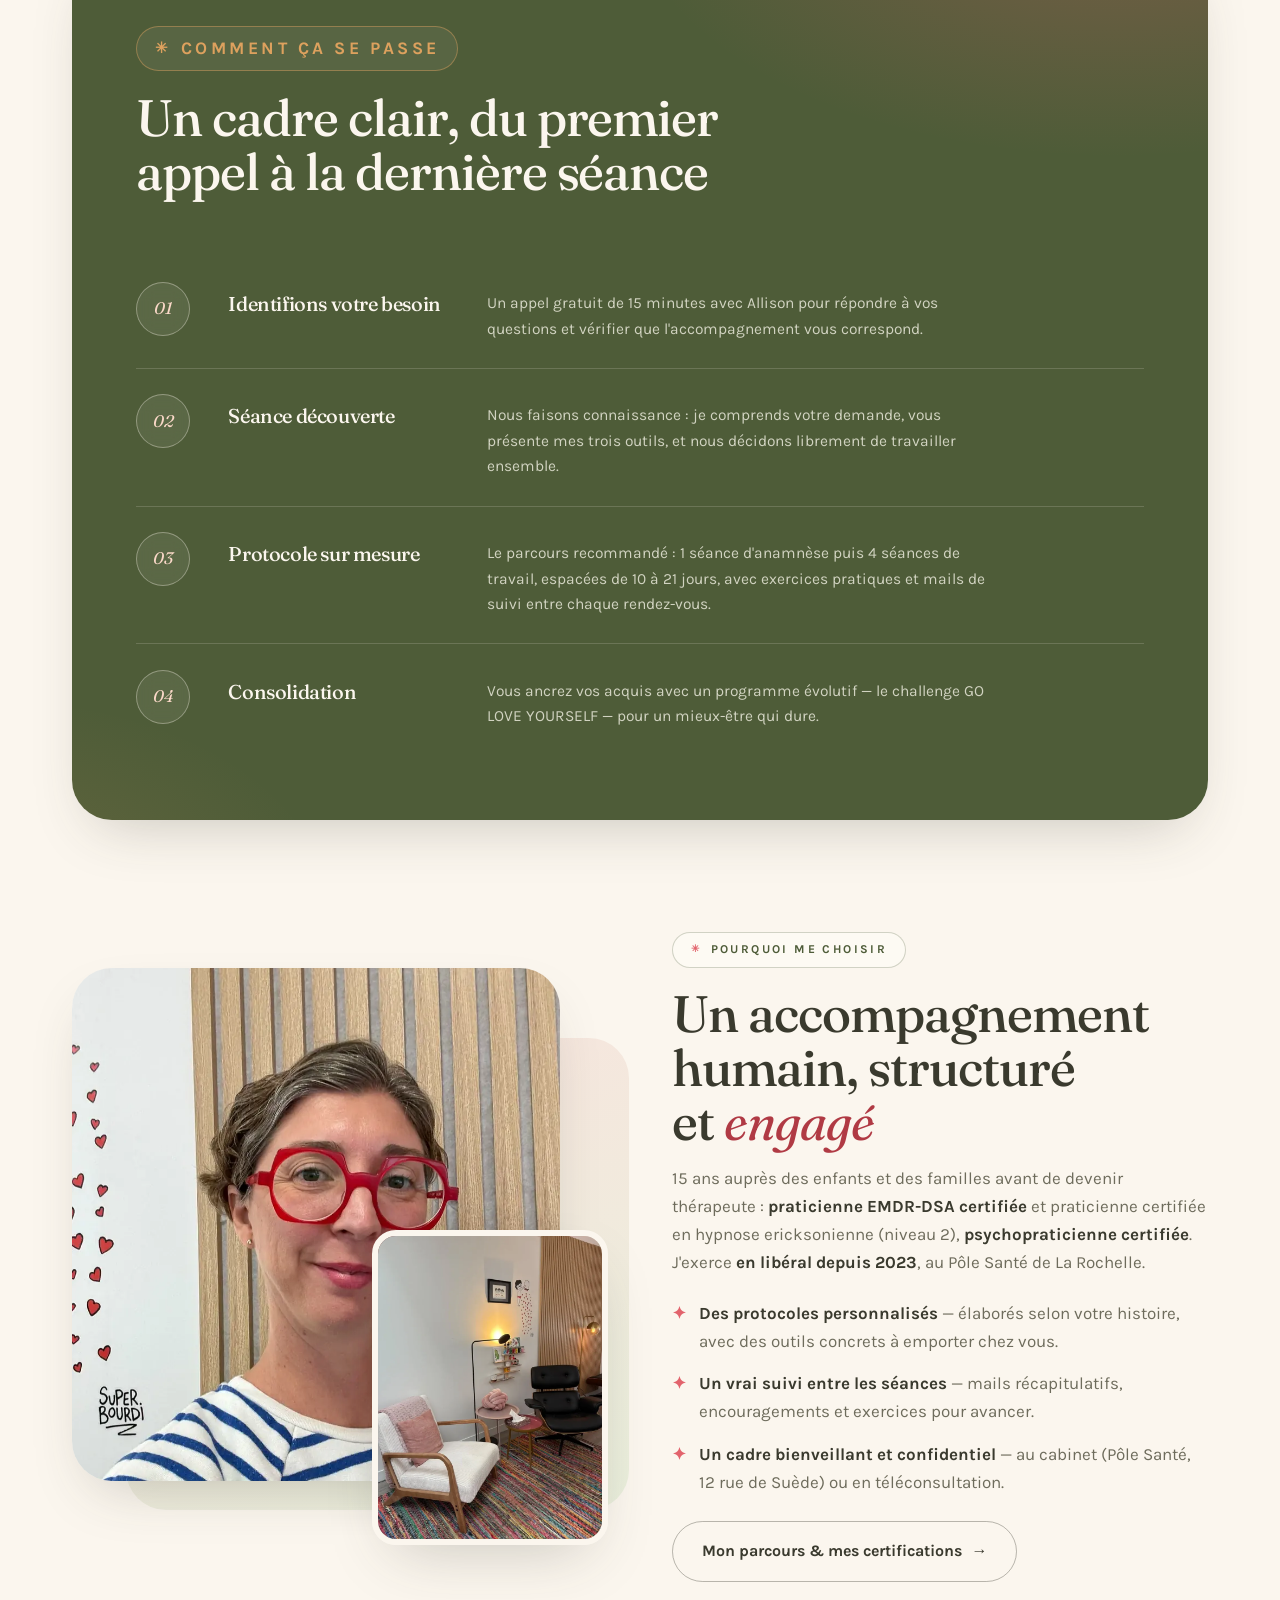
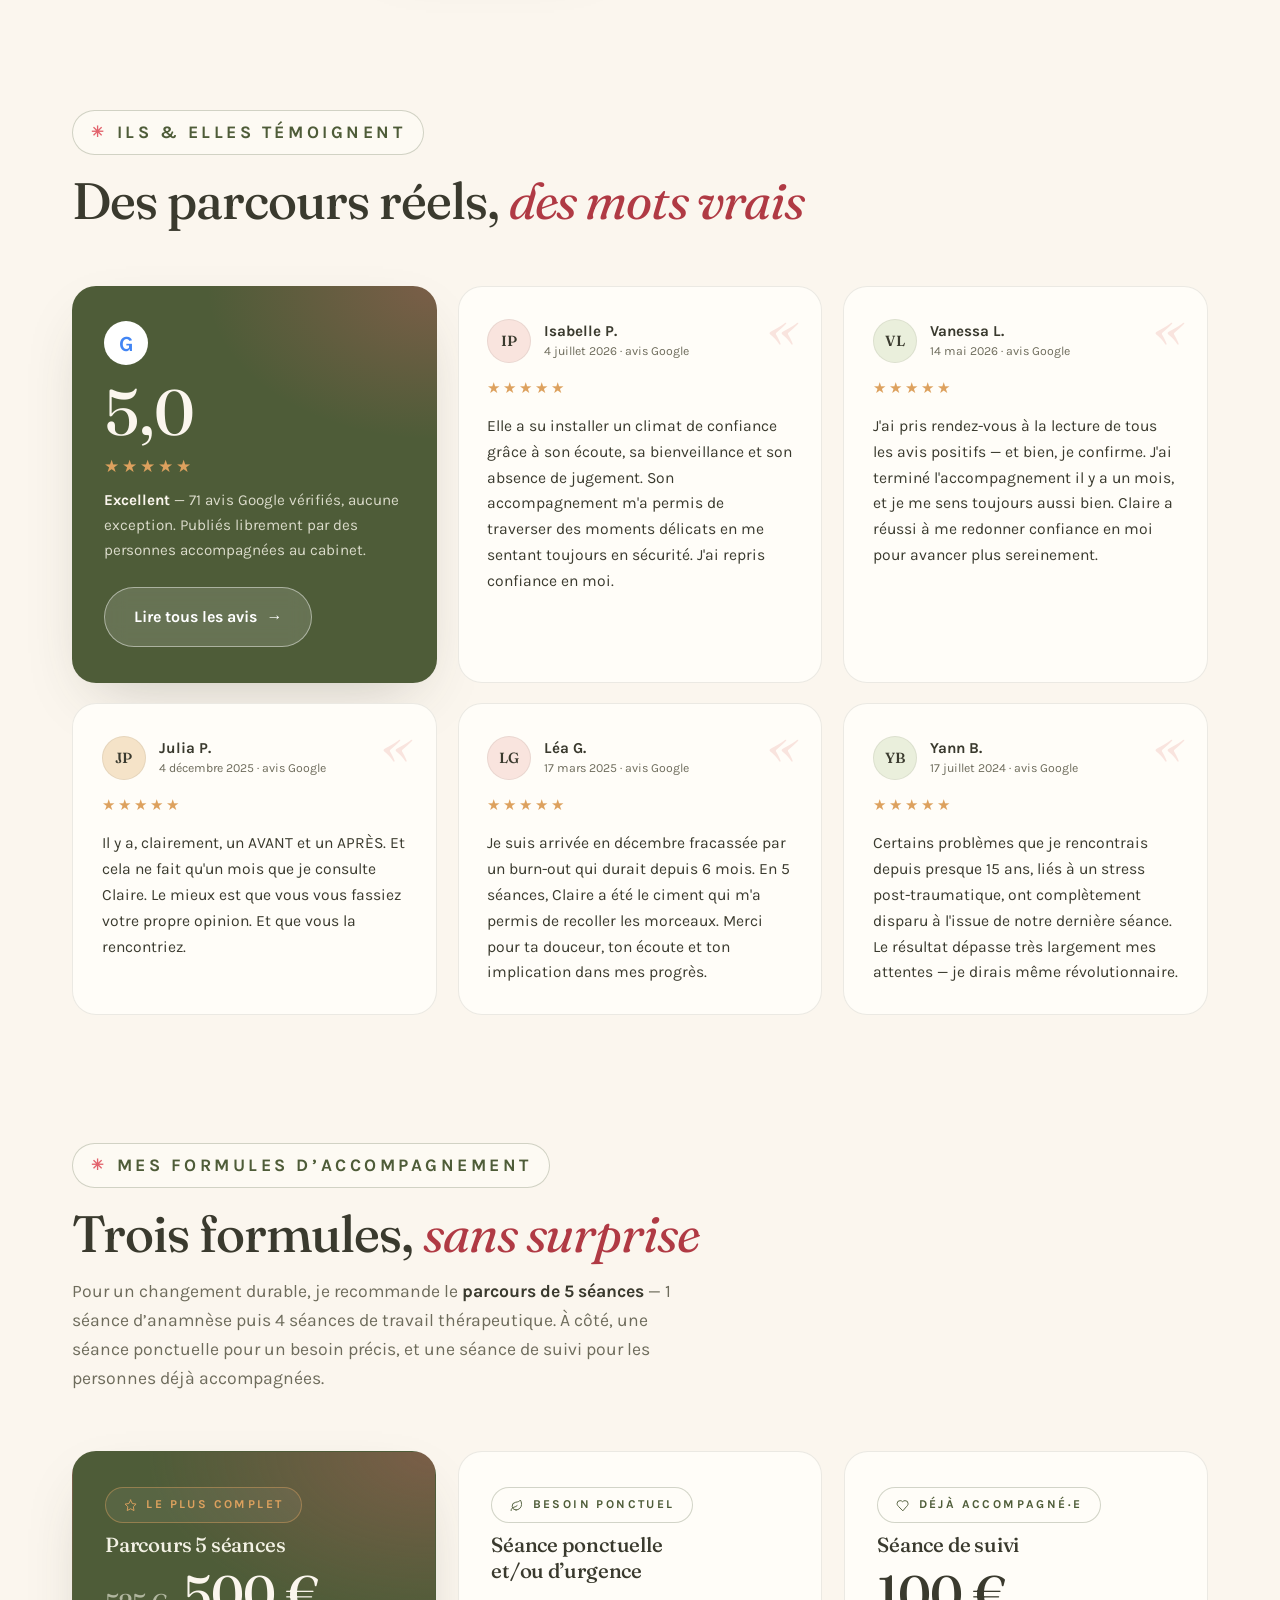
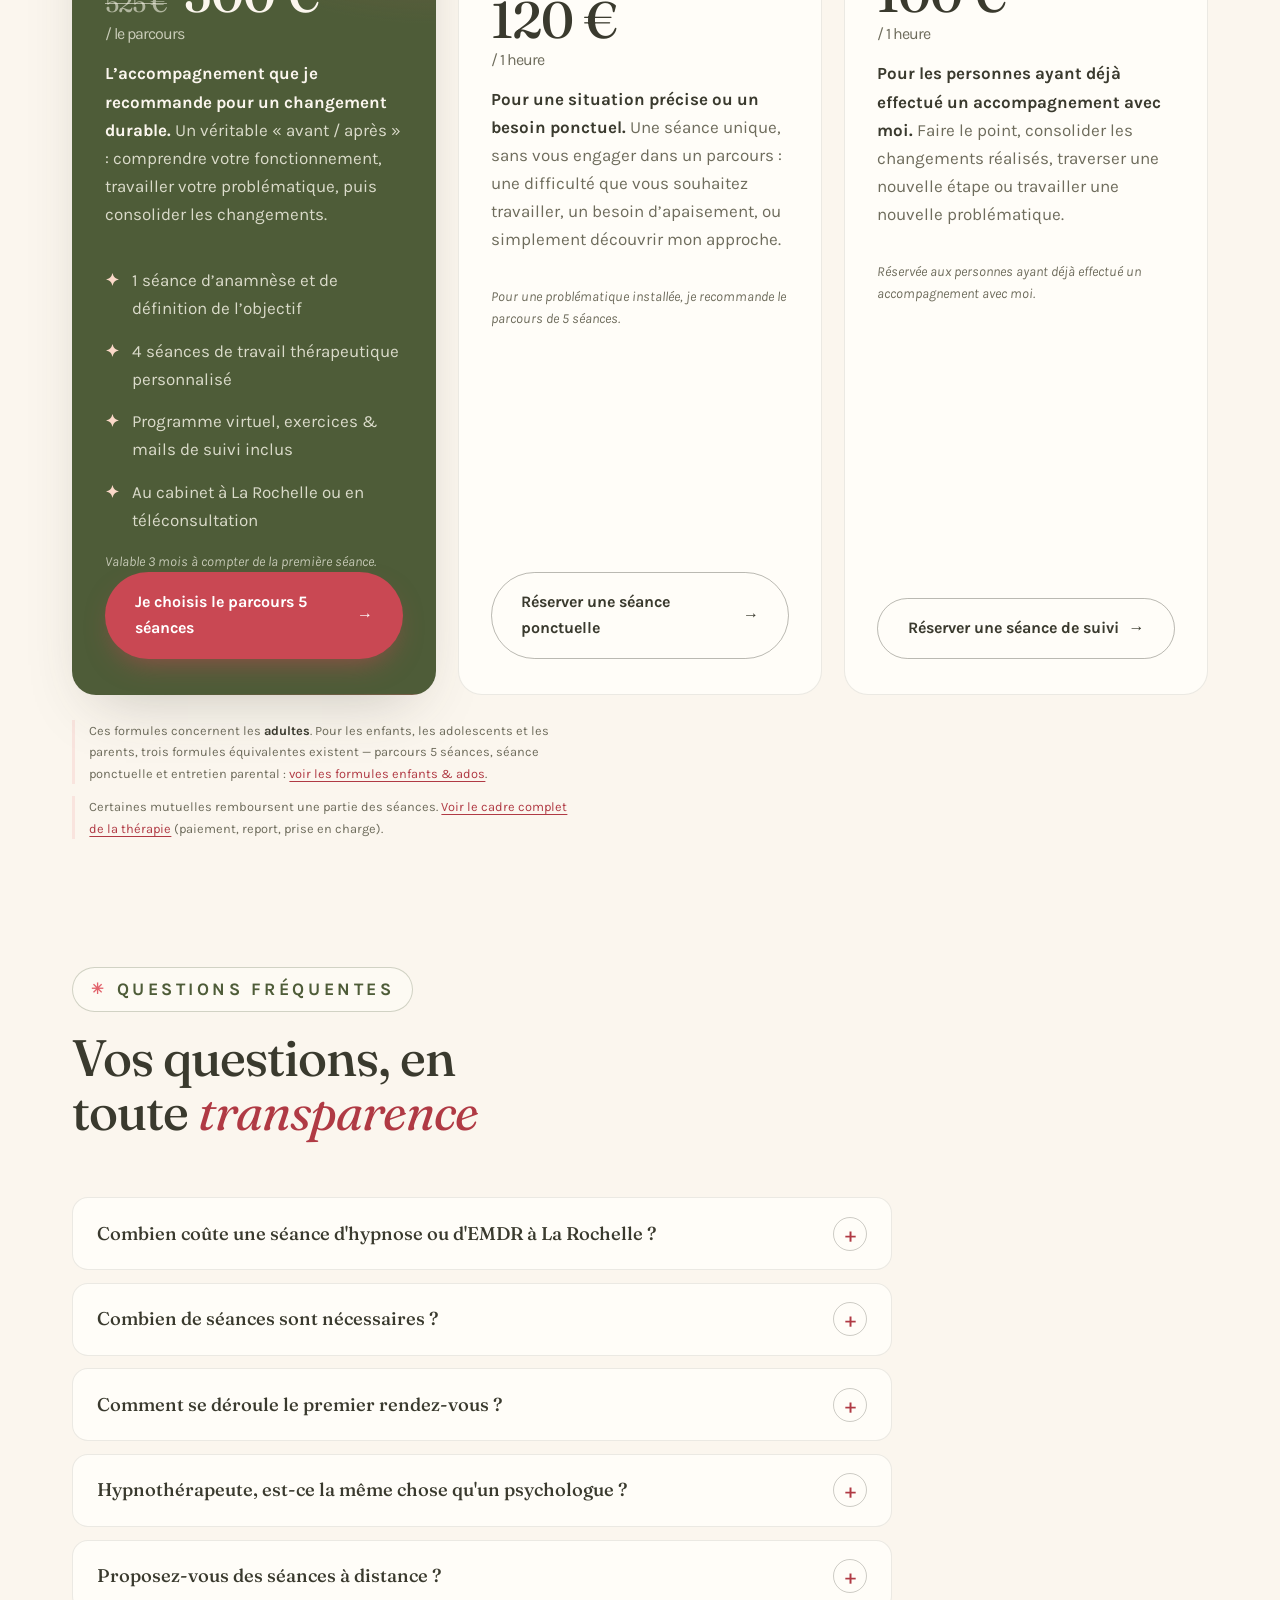
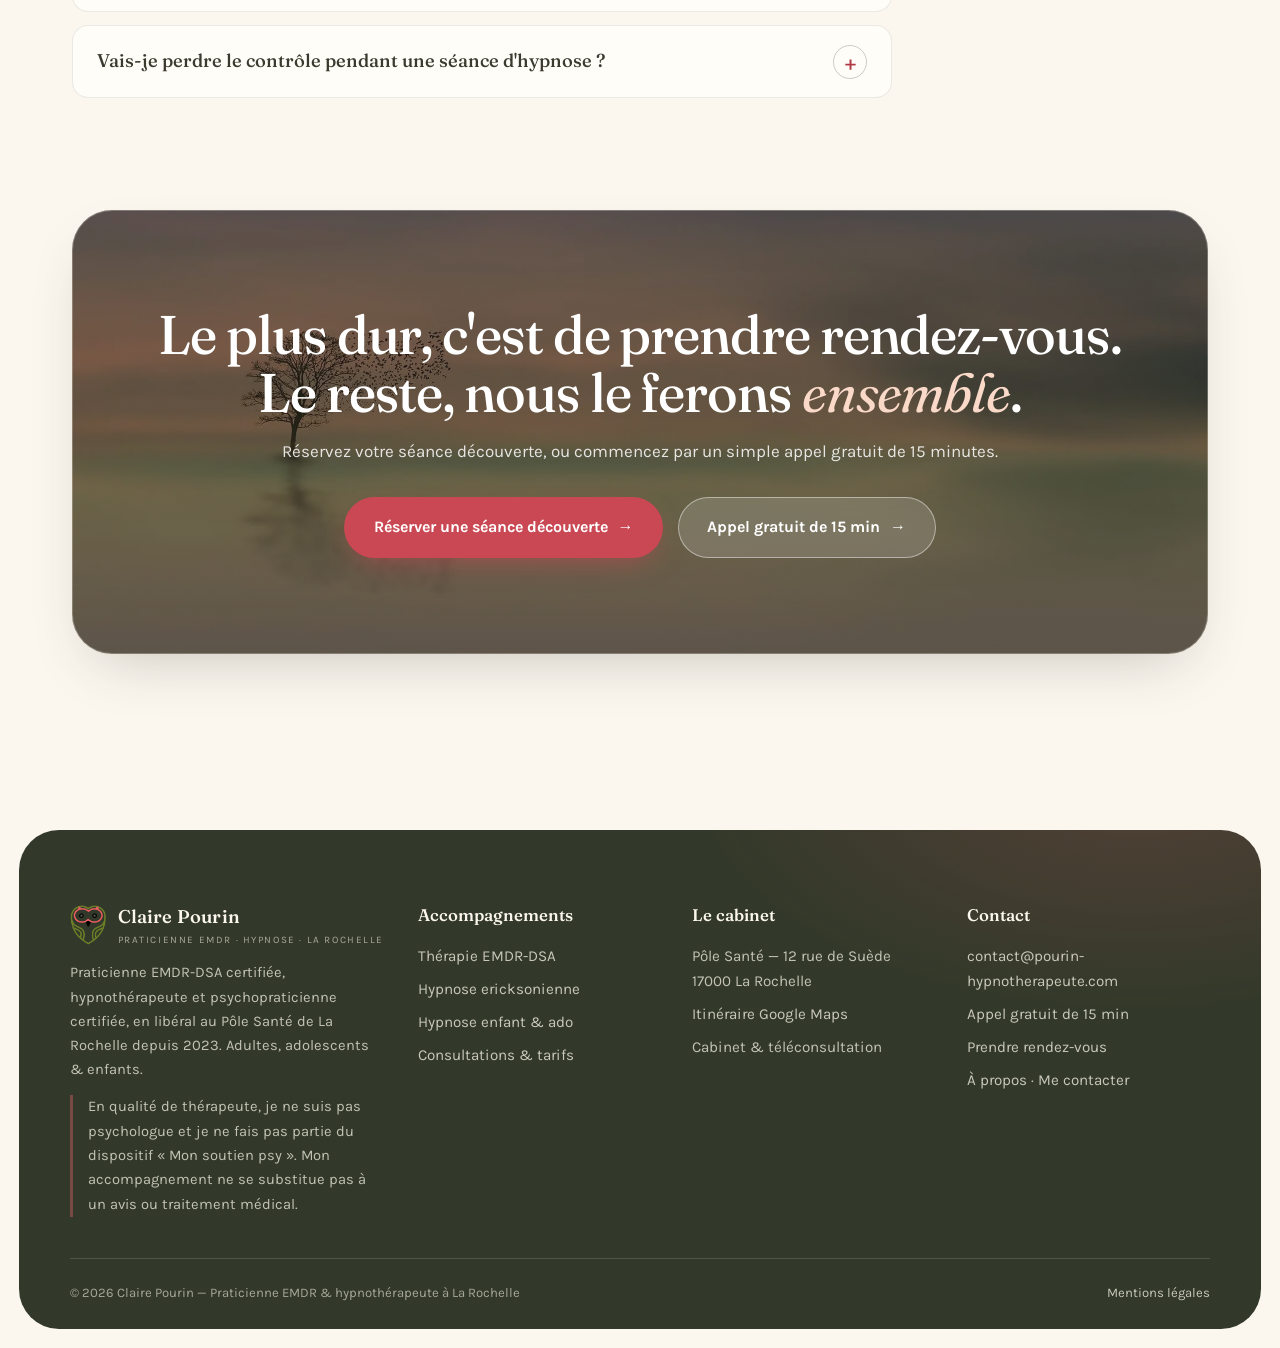
==== commit 795cdd96: "fix" ====
--- a/index.html
+++ b/index.html
@@ -3,8 +3,8 @@
 <head>
 <meta charset="UTF-8">
 <meta name="viewport" content="width=device-width, initial-scale=1.0">
-<title>Hypnothérapeute & EMDR à La Rochelle — Claire Pourin</title>
-<meta name="description" content="Claire Pourin, hypnothérapeute et praticienne EMDR-DSA à La Rochelle (Pôle Santé, 12 rue de Suède). Thérapie brève pour adultes, ados et enfants : traumatismes, anxiété, confiance en soi. 71 avis Google — 5,0/5. Séance 100 €.">
+<title>Praticienne EMDR & hypnothérapeute à La Rochelle — Claire Pourin</title>
+<meta name="description" content="Claire Pourin, praticienne EMDR-DSA certifiée et hypnothérapeute à La Rochelle (Pôle Santé, 12 rue de Suède). Thérapie brève pour adultes, ados et enfants : traumatismes, anxiété, confiance en soi. 71 avis Google — 5,0/5. Parcours de 5 séances à 500 €.">
 <meta name="robots" content="index, follow, max-image-preview:large, max-snippet:-1">
 <meta name="geo.region" content="FR-17">
 <meta name="geo.placename" content="La Rochelle">
@@ -13,11 +13,11 @@
 
 <!-- Open Graph -->
 <meta property="og:type" content="website">
-<meta property="og:site_name" content="Claire Pourin — Hypnothérapeute">
+<meta property="og:site_name" content="Claire Pourin — Praticienne EMDR & hypnothérapeute">
 <meta property="og:locale" content="fr_FR">
 <meta property="og:url" content="https://pourin-hypnotherapeute.com/">
-<meta property="og:title" content="Hypnothérapeute & EMDR à La Rochelle — Claire Pourin">
-<meta property="og:description" content="Thérapie brève à La Rochelle : hypnose ericksonienne, EMDR-DSA et psychopratique. Adultes, ados & enfants. 71 avis Google — 5,0/5.">
+<meta property="og:title" content="Praticienne EMDR & hypnothérapeute à La Rochelle — Claire Pourin">
+<meta property="og:description" content="Thérapie brève à La Rochelle : EMDR-DSA, hypnose ericksonienne et psychopratique. Adultes, ados & enfants. 71 avis Google — 5,0/5.">
 <meta property="og:image" content="https://pourin-hypnotherapeute.com/input/og-image.jpg">
 <meta property="og:image:width" content="1200">
 <meta property="og:image:height" content="630">
@@ -31,21 +31,21 @@
 <link rel="preconnect" href="https://fonts.googleapis.com">
 <link rel="preconnect" href="https://fonts.gstatic.com" crossorigin>
 <link href="https://fonts.googleapis.com/css2?family=Fraunces:ital,opsz,wght@0,9..144,400..600;1,9..144,400..600&family=Karla:wght@400;600;700&display=swap" rel="stylesheet">
-<link rel="stylesheet" href="/styles.css?v=7">
+<link rel="stylesheet" href="/styles.css?v=8">
 <link rel="preload" as="image" href="/input/sunset.webp" fetchpriority="high">
 
 <!-- Données structurées -->
 <script type="application/ld+json">
 {"@context":"https://schema.org","@graph":[
-{"@type":"LocalBusiness","@id":"https://pourin-hypnotherapeute.com/#cabinet","name":"Claire Pourin — Hypnothérapeute & praticienne EMDR","url":"https://pourin-hypnotherapeute.com/","image":"https://pourin-hypnotherapeute.com/input/og-image.jpg","logo":"https://pourin-hypnotherapeute.com/input/logo.png","description":"Cabinet de thérapies brèves à La Rochelle : hypnose ericksonienne, thérapie EMDR-DSA et psychopratique relationnelle pour adultes, adolescents et enfants. Consultation au cabinet ou en téléconsultation.","email":"contact@pourin-hypnotherapeute.com","priceRange":"100 € la séance d'une heure","currenciesAccepted":"EUR","paymentAccepted":"Carte bancaire, espèces, virement","address":{"@type":"PostalAddress","streetAddress":"Pôle Santé, 12 rue de Suède","addressLocality":"La Rochelle","postalCode":"17000","addressRegion":"Nouvelle-Aquitaine","addressCountry":"FR"},"areaServed":["La Rochelle","Lagord","L'Houmeau","Nieul-sur-Mer","Aytré","Angoulins","Périgny","Puilboreau","Châtelaillon-Plage","Rochefort"],"founder":{"@id":"https://pourin-hypnotherapeute.com/#claire"},"potentialAction":{"@type":"ReserveAction","target":"https://calendly.com/clairepourinhypnotherapeute/votrerendezvous","name":"Réserver une séance découverte"}},
-{"@type":"Person","@id":"https://pourin-hypnotherapeute.com/#claire","name":"Claire Pourin","jobTitle":"Hypnothérapeute, praticienne EMDR-DSA, psychopraticienne","worksFor":{"@id":"https://pourin-hypnotherapeute.com/#cabinet"},"image":"https://pourin-hypnotherapeute.com/input/claire.jpg","description":"Praticienne certifiée EMDR-DSA niveau 2 et hypnose ericksonienne niveau 2, psychopraticienne. 15 ans d'expérience de l'accompagnement (protection de l'enfance, petite enfance, parentalité). Master 1 de psychologie clinique.","knowsAbout":["Hypnose ericksonienne","EMDR","Thérapie brève","Communication Non Violente","Accompagnement des enfants et adolescents"]},
-{"@type":"WebSite","@id":"https://pourin-hypnotherapeute.com/#website","url":"https://pourin-hypnotherapeute.com/","name":"Claire Pourin — Hypnothérapeute La Rochelle","inLanguage":"fr-FR","publisher":{"@id":"https://pourin-hypnotherapeute.com/#cabinet"}},
-{"@type":"WebPage","@id":"https://pourin-hypnotherapeute.com/#webpage","url":"https://pourin-hypnotherapeute.com/","name":"Hypnothérapeute & EMDR à La Rochelle — Claire Pourin","isPartOf":{"@id":"https://pourin-hypnotherapeute.com/#website"},"about":{"@id":"https://pourin-hypnotherapeute.com/#cabinet"},"inLanguage":"fr-FR"},
+{"@type":"LocalBusiness","@id":"https://pourin-hypnotherapeute.com/#cabinet","name":"Claire Pourin — Praticienne EMDR-DSA & hypnothérapeute","url":"https://pourin-hypnotherapeute.com/","image":"https://pourin-hypnotherapeute.com/input/og-image.jpg","logo":"https://pourin-hypnotherapeute.com/input/logo.png","description":"Cabinet de thérapies brèves à La Rochelle : thérapie EMDR-DSA, hypnose ericksonienne et psychopratique relationnelle pour adultes, adolescents et enfants. Consultation au cabinet ou en téléconsultation.","email":"contact@pourin-hypnotherapeute.com","priceRange":"Parcours de 5 séances 500 € — séance ponctuelle 120 € — séance de suivi 100 €","currenciesAccepted":"EUR","paymentAccepted":"Carte bancaire, espèces, virement","address":{"@type":"PostalAddress","streetAddress":"Pôle Santé, 12 rue de Suède","addressLocality":"La Rochelle","postalCode":"17000","addressRegion":"Nouvelle-Aquitaine","addressCountry":"FR"},"areaServed":["La Rochelle","Lagord","L'Houmeau","Nieul-sur-Mer","Aytré","Angoulins","Périgny","Puilboreau","Châtelaillon-Plage","Rochefort"],"founder":{"@id":"https://pourin-hypnotherapeute.com/#claire"},"potentialAction":{"@type":"ReserveAction","target":"https://calendly.com/clairepourinhypnotherapeute/votrerendezvous","name":"Réserver une séance découverte"}},
+{"@type":"Person","@id":"https://pourin-hypnotherapeute.com/#claire","name":"Claire Pourin","jobTitle":"Praticienne EMDR-DSA certifiée, hypnothérapeute, psychopraticienne certifiée","worksFor":{"@id":"https://pourin-hypnotherapeute.com/#cabinet"},"image":"https://pourin-hypnotherapeute.com/input/claire.jpg","description":"Praticienne certifiée EMDR-DSA niveau 2, praticienne certifiée en hypnose ericksonienne niveau 2 et psychopraticienne certifiée. En libéral à La Rochelle depuis 2023, après 15 ans d'expérience de l'accompagnement (protection de l'enfance, petite enfance, parentalité). Master 1 de psychologie clinique.","knowsAbout":["Hypnose ericksonienne","EMDR","Thérapie brève","Communication Non Violente","Accompagnement des enfants et adolescents"]},
+{"@type":"WebSite","@id":"https://pourin-hypnotherapeute.com/#website","url":"https://pourin-hypnotherapeute.com/","name":"Claire Pourin — Praticienne EMDR & hypnothérapeute La Rochelle","inLanguage":"fr-FR","publisher":{"@id":"https://pourin-hypnotherapeute.com/#cabinet"}},
+{"@type":"WebPage","@id":"https://pourin-hypnotherapeute.com/#webpage","url":"https://pourin-hypnotherapeute.com/","name":"Praticienne EMDR & hypnothérapeute à La Rochelle — Claire Pourin","isPartOf":{"@id":"https://pourin-hypnotherapeute.com/#website"},"about":{"@id":"https://pourin-hypnotherapeute.com/#cabinet"},"inLanguage":"fr-FR"},
 {"@type":"FAQPage","@id":"https://pourin-hypnotherapeute.com/#faq","mainEntity":[
-{"@type":"Question","name":"Combien coûte une séance d'hypnose ou d'EMDR à La Rochelle ?","acceptedAnswer":{"@type":"Answer","text":"La séance dure une heure et coûte 100 €, qu'il s'agisse d'hypnothérapie, de thérapie EMDR-DSA ou du premier rendez-vous. Le protocole repose sur une base de 4 séances espacées de 10 à 21 jours. Certaines mutuelles remboursent une partie des séances : renseignez-vous auprès de la vôtre."}},
-{"@type":"Question","name":"Combien de séances sont nécessaires ?","acceptedAnswer":{"@type":"Answer","text":"Il s'agit de thérapies brèves : le protocole sur mesure repose sur une base de 4 séances, espacées de 10 à 21 jours maximum. Ce nombre est un indicateur qui s'ajuste à votre histoire et à vos objectifs. Entre les séances, des exercices pratiques et des mails de suivi consolident votre avancée."}},
-{"@type":"Question","name":"Comment se déroule le premier rendez-vous ?","acceptedAnswer":{"@type":"Answer","text":"Le premier rendez-vous (1 h, 100 €) sert à faire connaissance : Claire pose des questions précises pour comprendre votre demande, vous présente les trois outils thérapeutiques à votre disposition, et répond à toutes vos questions. À la fin, vous décidez librement, ensemble, de travailler ou non ensemble. Pour les enfants et adolescents, le premier rendez-vous se fait avec les parents."}},
-{"@type":"Question","name":"Hypnothérapeute, est-ce la même chose qu'un psychologue ?","acceptedAnswer":{"@type":"Answer","text":"Non. Claire Pourin est thérapeute certifiée en hypnose ericksonienne et EMDR-DSA, titulaire d'un Master 1 de psychologie clinique, mais elle n'est pas psychologue et ne fait pas partie du dispositif « Mon soutien psy ». Certaines mutuelles prennent toutefois en charge une partie du tarif des séances."}},
+{"@type":"Question","name":"Combien coûte une séance d'hypnose ou d'EMDR à La Rochelle ?","acceptedAnswer":{"@type":"Answer","text":"Trois formules existent. Le parcours de 5 séances, recommandé pour un travail en profondeur, coûte 500 € (au lieu de 525 €) et reste valable 3 mois. La séance ponctuelle ou d'urgence coûte 120 €. La séance de suivi, réservée aux personnes déjà accompagnées, coûte 100 €. Certaines mutuelles remboursent une partie des séances : renseignez-vous auprès de la vôtre."}},
+{"@type":"Question","name":"Combien de séances sont nécessaires ?","acceptedAnswer":{"@type":"Answer","text":"Il s'agit de thérapies brèves : je recommande généralement un parcours de 5 séances, espacées de 10 à 21 jours maximum — 1 séance d'anamnèse puis 4 séances de travail thérapeutique. Ce nombre est un indicateur qui s'ajuste à votre histoire et à vos objectifs. Entre les séances, des exercices pratiques et des mails de suivi consolident votre avancée."}},
+{"@type":"Question","name":"Comment se déroule le premier rendez-vous ?","acceptedAnswer":{"@type":"Answer","text":"Le premier rendez-vous est une séance d'anamnèse : elle sert à faire connaissance : Claire pose des questions précises pour comprendre votre demande, vous présente les trois outils thérapeutiques à votre disposition, et répond à toutes vos questions. À la fin, vous décidez librement, ensemble, de travailler ou non ensemble. Pour les enfants et adolescents, le premier rendez-vous se fait avec les parents."}},
+{"@type":"Question","name":"Hypnothérapeute, est-ce la même chose qu'un psychologue ?","acceptedAnswer":{"@type":"Answer","text":"Non. Claire Pourin est praticienne certifiée EMDR-DSA, praticienne certifiée en hypnose ericksonienne et psychopraticienne certifiée, titulaire d'un Master 1 de psychologie clinique, mais elle n'est pas psychologue et ne fait pas partie du dispositif « Mon soutien psy ». Certaines mutuelles prennent toutefois en charge une partie du tarif des séances."}},
 {"@type":"Question","name":"Proposez-vous des séances à distance ?","acceptedAnswer":{"@type":"Answer","text":"Oui. Les consultations ont lieu au cabinet du Pôle Santé, 12 rue de Suède à La Rochelle, ou en téléconsultation pour les personnes éloignées ou qui préfèrent être accompagnées depuis chez elles."}},
 {"@type":"Question","name":"Vais-je perdre le contrôle pendant une séance d'hypnose ?","acceptedAnswer":{"@type":"Answer","text":"Non. L'hypnose ericksonienne est un état naturel de conscience modifiée : vous restez présent et en sécurité tout au long de la séance, guidé par la voix de la thérapeute et votre respiration. En EMDR-DSA, le travail se fait sur la partie consciente, sans aucune suggestion."}}
 ]}
@@ -58,12 +58,12 @@
   <div class="wrap">
     <a class="brand" href="/">
       <img src="/input/logo.png" alt="Logo Claire Pourin — chouette" width="42" height="47">
-      <span><b>Claire Pourin</b><span>Hypnothérapeute · EMDR · La Rochelle</span></span>
+      <span><b>Claire Pourin</b><span>Praticienne EMDR · Hypnose · La Rochelle</span></span>
     </a>
     <button class="nav-toggle" type="button" aria-label="Ouvrir le menu" aria-expanded="false" aria-controls="site-nav"><span></span><span></span><span></span></button>
     <nav class="site-nav" id="site-nav" aria-label="Navigation principale">
+      <a href="/emdr-la-rochelle">EMDR</a>
       <a href="/hypnose-la-rochelle">Hypnose</a>
-      <a href="/emdr-la-rochelle">EMDR</a>
       <a href="/hypnose-enfant-adolescent">Enfants&nbsp;&amp;&nbsp;ados</a>
       <a href="/tarifs">Tarifs</a>
       <a href="/a-propos">À&nbsp;propos</a>
@@ -83,7 +83,7 @@
       <div class="hero-top">
         <a class="hero-id" href="/a-propos">
           <img src="/input/claire.webp" alt="Claire Pourin, hypnothérapeute et praticienne EMDR à La Rochelle" width="42" height="42">
-          <span><b>Claire Pourin</b><small>Hypnothérapeute · EMDR-DSA</small></span>
+          <span><b>Claire Pourin</b><small>Praticienne EMDR-DSA · Hypnose</small></span>
         </a>
         <p class="hero-tag">Thérapies brèves —<br>adultes, ados &amp; enfants<br>La Rochelle</p>
       </div>
@@ -91,7 +91,7 @@
         <div class="hero-content">
           <p class="hero-urgency"><span class="dot" aria-hidden="true"></span>Dernières disponibilités de rendez-vous en ligne</p>
           <h1>Se libérer de ses traumatismes et blocages émotionnels, <em>durablement</em></h1>
-          <p class="lead"><strong>Hypnothérapeute et praticienne EMDR-DSA à La Rochelle</strong>, j'aide les adultes, ados et enfants à apaiser ce qui pèse — anxiété, traumatismes, perte de confiance.</p>
+          <p class="lead"><strong>Praticienne EMDR-DSA certifiée et hypnothérapeute à La Rochelle</strong>, j'aide les adultes, ados et enfants à apaiser ce qui pèse — anxiété, traumatismes, perte de confiance.</p>
           <div class="hero-ctas">
             <a class="btn btn-primary" href="https://calendly.com/clairepourinhypnotherapeute/votrerendezvous" target="_blank" rel="noopener">Réserver une séance découverte</a>
             <a class="btn btn-glass" href="https://calendly.com/al-proux/60min" target="_blank" rel="noopener">Appel gratuit de 15&nbsp;min</a>
@@ -108,7 +108,7 @@
             <small>71 avis Google vérifiés</small>
           </a>
           <div class="stat-glass"><b>15 ans</b><small>d'expérience de l'accompagnement</small></div>
-          <div class="stat-glass"><b>4 séances</b><small>en moyenne — thérapie brève</small></div>
+          <div class="stat-glass"><b>5 séances</b><small>le parcours recommandé — thérapie brève</small></div>
         </div>
       </div>
     </div>
@@ -119,8 +119,8 @@
 <!-- ═══ Marquee ═══ -->
 <div class="marquee" aria-hidden="true">
   <div class="marquee-track">
-    <span>Hypnose ericksonienne</span><span>Thérapie EMDR-DSA</span><span>Confiance en soi</span><span>Apaiser l'anxiété</span><span>Enfants &amp; adolescents</span><span>Traumatismes</span><span>Thérapie brève</span>
-    <span>Hypnose ericksonienne</span><span>Thérapie EMDR-DSA</span><span>Confiance en soi</span><span>Apaiser l'anxiété</span><span>Enfants &amp; adolescents</span><span>Traumatismes</span><span>Thérapie brève</span>
+    <span>Thérapie EMDR-DSA</span><span>Hypnose ericksonienne</span><span>Confiance en soi</span><span>Apaiser l'anxiété</span><span>Enfants &amp; adolescents</span><span>Traumatismes</span><span>Thérapie brève</span>
+    <span>Thérapie EMDR-DSA</span><span>Hypnose ericksonienne</span><span>Confiance en soi</span><span>Apaiser l'anxiété</span><span>Enfants &amp; adolescents</span><span>Traumatismes</span><span>Thérapie brève</span>
   </div>
 </div>
 
@@ -128,9 +128,9 @@
 <section class="trustbar" aria-label="Chiffres clés">
   <div class="wrap">
     <div class="item reveal"><b>5,0/5</b><span>71 avis Google</span></div>
-    <div class="item reveal"><b>15 ans</b><span>d'expérience de l'accompagnement</span></div>
-    <div class="item reveal"><b>Certifiée</b><span>EMDR-DSA niv. 2 &amp; hypnose ericksonienne</span></div>
-    <div class="item reveal"><b>4 séances</b><span>en moyenne — thérapie brève</span></div>
+    <div class="item reveal"><b>Depuis 2023</b><span>en libéral à La Rochelle</span></div>
+    <div class="item reveal"><b>Certifiée</b><span>EMDR-DSA niv. 2, hypnose &amp; psychopratique</span></div>
+    <div class="item reveal"><b>5 séances</b><span>en moyenne — thérapie brève</span></div>
   </div>
 </section>
 
@@ -192,6 +192,18 @@
     <div class="cards-3">
       <article class="care-card reveal">
         <div class="num">01</div>
+        <h3>Thérapie EMDR-DSA</h3>
+        <p>Désensibilisation et retraitement par les mouvements oculaires : un protocole reconnu par l'OMS et la HAS pour digérer les traumatismes et chocs émotionnels.</p>
+        <ul>
+          <li>Stress post-traumatique</li>
+          <li>Accident, agression, deuil soudain</li>
+          <li>Harcèlement, violences, maltraitances</li>
+          <li>Angoisses, blocages émotionnels</li>
+        </ul>
+        <a class="link" href="/emdr-la-rochelle">L'EMDR à La Rochelle</a>
+      </article>
+      <article class="care-card reveal">
+        <div class="num">02</div>
         <h3>Hypnothérapie ericksonienne</h3>
         <p>Une approche douce et immersive (casque audio, neuro-musiques) pour accéder à l'inconscient et transformer les schémas qui vous limitent.</p>
         <ul>
@@ -201,18 +213,6 @@
           <li>Préparation mentale (examen, sport, reconversion…)</li>
         </ul>
         <a class="link" href="/hypnose-la-rochelle">L'hypnose à La Rochelle</a>
-      </article>
-      <article class="care-card reveal">
-        <div class="num">02</div>
-        <h3>Thérapie EMDR-DSA</h3>
-        <p>Désensibilisation et retraitement par les mouvements oculaires : un protocole reconnu par l'OMS et la HAS pour digérer les traumatismes et chocs émotionnels.</p>
-        <ul>
-          <li>Stress post-traumatique</li>
-          <li>Accident, agression, deuil soudain</li>
-          <li>Harcèlement, violences, maltraitances</li>
-          <li>Angoisses, blocages émotionnels</li>
-        </ul>
-        <a class="link" href="/emdr-la-rochelle">L'EMDR à La Rochelle</a>
       </article>
       <article class="care-card reveal">
         <div class="num">03</div>
@@ -253,7 +253,7 @@
         <div class="step-row reveal">
           <div class="n">03</div>
           <h3>Protocole sur mesure</h3>
-          <p>Base de 4 séances espacées de 10 à 21 jours, avec exercices pratiques et mails de suivi entre chaque rendez-vous.</p>
+          <p>Le parcours recommandé&nbsp;: 1 séance d'anamnèse puis 4 séances de travail, espacées de 10 à 21 jours, avec exercices pratiques et mails de suivi entre chaque rendez-vous.</p>
         </div>
         <div class="step-row reveal">
           <div class="n">04</div>
@@ -269,13 +269,13 @@
 <section style="padding-top:0">
   <div class="wrap split">
     <div class="photo-duo reveal">
-      <img class="photo-main" src="/input/claire.webp" alt="Claire Pourin, hypnothérapeute et praticienne EMDR-DSA à La Rochelle" width="500" height="500" loading="lazy">
-      <img class="photo-inset" src="/input/cabinet.webp" alt="Le cabinet de Claire Pourin au Pôle Santé de La Rochelle" width="800" height="1062" loading="lazy">
+      <img class="photo-main" src="/input/claire.webp" alt="Claire Pourin, hypnothérapeute et praticienne EMDR-DSA à La Rochelle" width="900" height="1100" loading="lazy">
+      <img class="photo-inset" src="/input/cabinet.webp" alt="Le cabinet de Claire Pourin au Pôle Santé de La Rochelle" width="800" height="1066" loading="lazy">
     </div>
     <div class="reveal">
       <p class="eyebrow">Pourquoi me choisir</p>
       <h2>Un accompagnement humain, structuré et <em>engagé</em></h2>
-      <p style="margin-top:.9rem">15 ans auprès des enfants et des familles avant de devenir thérapeute, certifiée EMDR-DSA et hypnose ericksonienne (niveau 2). Je vous accueille au Pôle Santé de La Rochelle.</p>
+      <p style="margin-top:.9rem">15 ans auprès des enfants et des familles avant de devenir thérapeute&nbsp;: <strong>praticienne EMDR-DSA certifiée</strong> et praticienne certifiée en hypnose ericksonienne (niveau 2), <strong>psychopraticienne certifiée</strong>. J'exerce <strong>en libéral depuis 2023</strong>, au Pôle Santé de La Rochelle.</p>
       <ul class="infolist">
         <li><span class="ico">✦</span><span><b>Des protocoles personnalisés</b> — élaborés selon votre histoire, avec des outils concrets à emporter chez vous.</span></li>
         <li><span class="ico">✦</span><span><b>Un vrai suivi entre les séances</b> — mails récapitulatifs, encouragements et exercices pour avancer.</span></li>
@@ -325,7 +325,7 @@
           <div><b>Julia P.</b><small>4 décembre 2025 · avis Google</small></div>
         </header>
         <div class="stars" aria-hidden="true">★★★★★</div>
-        <blockquote>Il y a, clairement, un AVANT et un APRÈS. Et cela ne fait qu'un mois que je consulte Claire. Le mieux est que vous vous fassiez votre propre opinion. Et que vous la rencontriez&nbsp;😊</blockquote>
+        <blockquote>Il y a, clairement, un AVANT et un APRÈS. Et cela ne fait qu'un mois que je consulte Claire. Le mieux est que vous vous fassiez votre propre opinion. Et que vous la rencontriez.</blockquote>
       </article>
       <article class="review reveal">
         <header class="review-head">
@@ -349,25 +349,50 @@
 
 <!-- ═══ Tarif ═══ -->
 <section style="padding-top:0">
-  <div class="wrap split" style="align-items:start">
-    <div class="reveal">
-      <p class="eyebrow">Tarifs</p>
-      <h2>Un tarif unique, <em>sans surprise</em></h2>
-      <p style="margin-top:.9rem">Chaque séance — hypnothérapie, EMDR-DSA ou premier rendez-vous — dure <strong>1 heure</strong> et coûte <strong>100&nbsp;€</strong>. Réservation en ligne avec paiement sécurisé, délais courts. Certaines mutuelles remboursent une partie des séances.</p>
-      <div class="hero-ctas" style="margin-top:1.6rem">
-        <a class="btn btn-ghost" href="/tarifs">Tarifs &amp; cadre de la thérapie</a>
-      </div>
-    </div>
-    <div class="price-card is-featured reveal">
-      <p class="eyebrow" style="margin-bottom:0">La séance</p>
-      <div class="price">100&nbsp;€ <small>/ 1 heure</small></div>
-      <ul class="infolist" style="margin-top:1rem">
-        <li><span class="ico">✦</span><span>Protocole sur mesure — base de 4 séances</span></li>
-        <li><span class="ico">✦</span><span>Exercices &amp; mails de suivi inclus entre les séances</span></li>
-        <li><span class="ico">✦</span><span>Au cabinet à La Rochelle ou en téléconsultation</span></li>
-      </ul>
-      <a class="btn btn-primary" style="margin-top:1.6rem" href="https://calendly.com/clairepourinhypnotherapeute/votrerendezvous" target="_blank" rel="noopener">Réserver ma séance</a>
-    </div>
+  <div class="wrap">
+    <div class="section-head reveal">
+      <p class="eyebrow">Mes formules d&rsquo;accompagnement</p>
+      <h2>Trois formules, <em>sans surprise</em></h2>
+      <p>Pour un changement durable, je recommande le <strong>parcours de 5 séances</strong> — 1 séance d&rsquo;anamnèse puis 4 séances de travail thérapeutique. À côté, une séance ponctuelle pour un besoin précis, et une séance de suivi pour les personnes déjà accompagnées.</p>
+    </div>
+    <div class="price-cards">
+
+      <article class="price-card is-featured reveal">
+        <p class="eyebrow" style="margin-bottom:0"><svg class="icon" viewBox="0 0 24 24" aria-hidden="true" focusable="false"><path d="M12 2l3.09 6.26L22 9.27l-5 4.87 1.18 6.88L12 17.77l-6.18 3.25L7 14.14 2 9.27l6.91-1.01L12 2z"/></svg> LE PLUS COMPLET</p>
+        <h3 class="price-title">Parcours 5 séances</h3>
+        <div class="price"><span class="price-was">525&nbsp;€</span> 500&nbsp;€ <small>/&nbsp;le&nbsp;parcours</small></div>
+        <p style="margin:.6rem 0 1rem"><strong>L&rsquo;accompagnement que je recommande pour un changement durable.</strong> Un véritable «&nbsp;avant / après&nbsp;» : comprendre votre fonctionnement, travailler votre problématique, puis consolider les changements.</p>
+        <ul class="infolist">
+          <li><span class="ico">✦</span><span>1 séance d&rsquo;anamnèse et de définition de l&rsquo;objectif</span></li>
+          <li><span class="ico">✦</span><span>4 séances de travail thérapeutique personnalisé</span></li>
+          <li><span class="ico">✦</span><span>Programme virtuel, exercices &amp; mails de suivi inclus</span></li>
+          <li><span class="ico">✦</span><span>Au cabinet à La Rochelle ou en téléconsultation</span></li>
+        </ul>
+        <p class="price-note">Valable 3 mois à compter de la première séance.</p>
+        <a class="btn btn-primary" style="margin-top:auto" href="https://calendly.com/clairepourinhypnotherapeute/votrerendezvous" target="_blank" rel="noopener">Je choisis le parcours 5 séances</a>
+      </article>
+
+      <article class="price-card reveal">
+        <p class="eyebrow" style="margin-bottom:0"><svg class="icon" viewBox="0 0 24 24" aria-hidden="true" focusable="false"><path d="M11 20A7 7 0 0 1 9.8 6.1C15.5 5 17 4.48 19 2c1 2 2 4.18 2 8 0 5.5-4.78 10-10 10Z"/><path d="M2 21c0-3 1.85-5.36 5.08-6C9.5 14.52 12 13 13 12"/></svg> BESOIN PONCTUEL</p>
+        <h3 class="price-title">Séance ponctuelle et/ou d&rsquo;urgence</h3>
+        <div class="price">120&nbsp;€ <small>/&nbsp;1&nbsp;heure</small></div>
+        <p style="margin:.6rem 0 1rem"><strong>Pour une situation précise ou un besoin ponctuel.</strong> Une séance unique, sans vous engager dans un parcours : une difficulté que vous souhaitez travailler, un besoin d&rsquo;apaisement, ou simplement découvrir mon approche.</p>
+        <p class="price-note">Pour une problématique installée, je recommande le parcours de 5 séances.</p>
+        <a class="btn btn-ghost" style="margin-top:auto" href="https://calendly.com/clairepourinhypnotherapeute/votrerendezvous" target="_blank" rel="noopener">Réserver une séance ponctuelle</a>
+      </article>
+
+      <article class="price-card reveal">
+        <p class="eyebrow" style="margin-bottom:0"><svg class="icon" viewBox="0 0 24 24" aria-hidden="true" focusable="false"><path d="M19 14c1.49-1.46 3-3.21 3-5.5A5.5 5.5 0 0 0 16.5 3c-1.76 0-3 .5-4.5 2-1.5-1.5-2.74-2-4.5-2A5.5 5.5 0 0 0 2 8.5c0 2.3 1.5 4.05 3 5.5l7 7Z"/></svg> DÉJÀ ACCOMPAGNÉ&middot;E</p>
+        <h3 class="price-title">Séance de suivi</h3>
+        <div class="price">100&nbsp;€ <small>/&nbsp;1&nbsp;heure</small></div>
+        <p style="margin:.6rem 0 1rem"><strong>Pour les personnes ayant déjà effectué un accompagnement avec moi.</strong> Faire le point, consolider les changements réalisés, traverser une nouvelle étape ou travailler une nouvelle problématique.</p>
+        <p class="price-note">Réservée aux personnes ayant déjà effectué un accompagnement avec moi.</p>
+        <a class="btn btn-ghost" style="margin-top:auto" href="https://calendly.com/clairepourinhypnotherapeute/seance-emdr-avec-claire-pourin" target="_blank" rel="noopener">Réserver une séance de suivi</a>
+      </article>
+
+    </div>
+    <p class="disclaimer reveal" style="margin-top:1.6rem">Ces formules concernent les <strong>adultes</strong>. Pour les enfants, les adolescents et les parents, trois formules équivalentes existent — parcours 5 séances, séance ponctuelle et entretien parental&nbsp;: <a href="/hypnose-enfant-adolescent#formules">voir les formules enfants &amp; ados</a>.</p>
+    <p class="disclaimer reveal" style="margin-top:.8rem">Certaines mutuelles remboursent une partie des séances. <a href="/tarifs">Voir le cadre complet de la thérapie</a> (paiement, report, prise en charge).</p>
   </div>
 </section>
 
@@ -381,11 +406,11 @@
     <div class="faq reveal">
       <details>
         <summary>Combien coûte une séance d'hypnose ou d'EMDR à La Rochelle&nbsp;?</summary>
-        <p>La séance dure une heure et coûte 100&nbsp;€, qu'il s'agisse d'hypnothérapie, de thérapie EMDR-DSA ou du premier rendez-vous. Certaines mutuelles remboursent une partie des séances : renseignez-vous auprès de la vôtre.</p>
+        <p>Trois formules existent. Le <strong>parcours de 5 séances</strong>, que je recommande pour un travail en profondeur, coûte <strong>500&nbsp;€</strong> au lieu de 525&nbsp;€ et reste valable 3 mois. La <strong>séance ponctuelle ou d'urgence</strong> coûte <strong>120&nbsp;€</strong>. La <strong>séance de suivi</strong>, réservée aux personnes déjà accompagnées, coûte <strong>100&nbsp;€</strong>. Certaines mutuelles remboursent une partie des séances&nbsp;: renseignez-vous auprès de la vôtre.</p>
       </details>
       <details>
         <summary>Combien de séances sont nécessaires&nbsp;?</summary>
-        <p>Il s'agit de thérapies brèves : le protocole repose sur une base de 4 séances, espacées de 10 à 21 jours maximum. Ce nombre est un indicateur qui s'ajuste à votre histoire et à vos objectifs. Entre les séances, des exercices pratiques et des mails de suivi consolident votre avancée.</p>
+        <p>Il s'agit de thérapies brèves&nbsp;: je recommande généralement un <strong>parcours de 5 séances</strong> — 1 séance d'anamnèse puis 4 séances de travail thérapeutique — espacées de 10 à 21 jours maximum. Ce nombre est un indicateur qui s'ajuste à votre histoire et à vos objectifs. Entre les séances, des exercices pratiques et des mails de suivi consolident votre avancée.</p>
       </details>
       <details>
         <summary>Comment se déroule le premier rendez-vous&nbsp;?</summary>
@@ -393,7 +418,7 @@
       </details>
       <details>
         <summary>Hypnothérapeute, est-ce la même chose qu'un psychologue&nbsp;?</summary>
-        <p>Non. Je suis thérapeute certifiée en hypnose ericksonienne et EMDR-DSA, titulaire d'un Master 1 de psychologie clinique, mais je ne suis pas psychologue et je ne fais pas partie du dispositif «&nbsp;Mon soutien psy&nbsp;». Mon accompagnement peut compléter un suivi médical ou psychologique, jamais s'y substituer.</p>
+        <p>Non. Je suis <strong>praticienne EMDR-DSA certifiée</strong>, praticienne certifiée en hypnose ericksonienne et <strong>psychopraticienne certifiée</strong>, titulaire d'un Master 1 de psychologie clinique, mais je ne suis pas psychologue et je ne fais pas partie du dispositif «&nbsp;Mon soutien psy&nbsp;». Mon accompagnement peut compléter un suivi médical ou psychologique, jamais s'y substituer.</p>
       </details>
       <details>
         <summary>Proposez-vous des séances à distance&nbsp;?</summary>
@@ -429,16 +454,16 @@
       <div class="about-col">
         <a class="brand" href="/">
           <img src="/input/logo.png" alt="" width="42" height="47" loading="lazy">
-          <span><b>Claire Pourin</b><span>Hypnothérapeute · EMDR · La Rochelle</span></span>
+          <span><b>Claire Pourin</b><span>Praticienne EMDR · Hypnose · La Rochelle</span></span>
         </a>
-        <p>Praticienne EMDR-DSA, hypnothérapeute et psychopraticienne au Pôle Santé de La Rochelle. Adultes, adolescents &amp; enfants.</p>
+        <p>Praticienne EMDR-DSA certifiée, hypnothérapeute et psychopraticienne certifiée, en libéral au Pôle Santé de La Rochelle depuis 2023. Adultes, adolescents &amp; enfants.</p>
         <p class="disclaimer">En qualité de thérapeute, je ne suis pas psychologue et je ne fais pas partie du dispositif «&nbsp;Mon soutien psy&nbsp;». Mon accompagnement ne se substitue pas à un avis ou traitement médical.</p>
       </div>
       <div>
         <p class="footer-heading">Accompagnements</p>
         <ul>
+          <li><a href="/emdr-la-rochelle">Thérapie EMDR-DSA</a></li>
           <li><a href="/hypnose-la-rochelle">Hypnose ericksonienne</a></li>
-          <li><a href="/emdr-la-rochelle">Thérapie EMDR-DSA</a></li>
           <li><a href="/hypnose-enfant-adolescent">Hypnose enfant &amp; ado</a></li>
           <li><a href="/tarifs">Consultations &amp; tarifs</a></li>
         </ul>
@@ -462,7 +487,7 @@
       </div>
     </div>
     <div class="footer-legal">
-      <span>© <span id="y">2026</span> Claire Pourin — Hypnothérapeute à La Rochelle</span>
+      <span>© <span id="y">2026</span> Claire Pourin — Praticienne EMDR &amp; hypnothérapeute à La Rochelle</span>
       <span><a href="/mentions-legales">Mentions légales</a></span>
     </div>
   </div>
@@ -474,6 +499,7 @@
 </div>
 
 <script src="/main.js" defer></script>
+<script src="/calendly-popup.js" defer></script>
 <script>document.getElementById('y').textContent = new Date().getFullYear();</script>
 </body>
 </html>
--- a/styles.css
+++ b/styles.css
@@ -115,10 +115,26 @@
   background: rgba(255, 253, 248, .5);
 }
 .eyebrow::before {
-  content: "✳";
+  content: "✳\FE0E";
   color: var(--coral);
   font-size: .85em;
 }
+
+/* ── Icônes SVG (remplacent les anciens emojis) ──────── */
+.icon {
+  width: 1em;
+  height: 1em;
+  flex-shrink: 0;
+  vertical-align: -.14em;
+  fill: none;
+  stroke: currentColor;
+  stroke-width: 1.7;
+  stroke-linecap: round;
+  stroke-linejoin: round;
+}
+/* l'astérisque décoratif ferait doublon avec une icône */
+.eyebrow:has(.icon)::before { content: none; }
+.eyebrow .icon { width: 1.1em; height: 1.1em; }
 
 section { padding-block: clamp(3.8rem, 9vw, 7rem); }
 .section-head { max-width: 780px; margin-bottom: clamp(2.2rem, 4.5vw, 3.6rem); }
@@ -608,7 +624,7 @@
   color: var(--ink-soft);
   white-space: nowrap;
 }
-.marquee span::after { content: "✳"; font-style: normal; color: var(--coral); font-size: .8em; }
+.marquee span::after { content: "✳\FE0E"; font-style: normal; color: var(--coral); font-size: .8em; }
 @keyframes marquee { to { transform: translateX(-50%); } }
 @media (prefers-reduced-motion: reduce) { .marquee-track { animation: none; } }
 
@@ -630,7 +646,7 @@
   color: var(--ink);
   white-space: nowrap;
 }
-.trustbar b::after { content: "✳"; color: var(--coral); font-size: .45em; vertical-align: super; margin-left: .15em; }
+.trustbar b::after { content: "✳\FE0E"; color: var(--coral); font-size: .45em; vertical-align: super; margin-left: .15em; }
 .trustbar span { font-size: .9rem; color: var(--ink-soft); display: block; margin-top: .3rem; max-width: 22ch; }
 @media (max-width: 720px) {
   .trustbar .wrap { grid-template-columns: 1fr 1fr; }
@@ -698,7 +714,7 @@
   text-transform: uppercase;
   color: var(--sage-deep);
 }
-.pain-label::before { content: "✳ "; color: var(--coral); }
+.pain-label::before { content: "✳\FE0E\A0"; color: var(--coral); }
 .pains-more {
   grid-column: 1 / -1;
   display: flex;
@@ -727,7 +743,7 @@
   transition: transform .2s ease, border-color .2s ease, box-shadow .2s ease;
 }
 .chip:hover { transform: translateY(-2px); border-color: rgba(226, 99, 108, .45); box-shadow: var(--shadow-soft); }
-.chip::before { content: "✳ "; color: var(--coral); font-size: .8em; }
+.chip::before { content: "✳\FE0E\A0"; color: var(--coral); font-size: .8em; }
 
 /* ── Cartes accompagnements ──────────────────────────── */
 .cards-3 {
@@ -761,15 +777,17 @@
 }
 .care-card:hover::before { opacity: 1; }
 .care-card .num {
-  display: inline-block;
+  display: inline-flex;
+  align-items: center;
+  justify-content: center;
   align-self: flex-start;
-  font-family: var(--font-display);
-  font-style: italic;
-  font-size: .95rem;
+  width: 2.6rem;
+  height: 2.6rem;
+  font-size: 1.15rem;
   color: var(--coral-deep);
   border: 1px solid rgba(226, 99, 108, .4);
   border-radius: 999px;
-  padding: .3rem .9rem;
+  padding: 0;
   margin-bottom: 1.3rem;
 }
 .care-card h3 { margin-bottom: .7rem; position: relative; }
@@ -783,7 +801,7 @@
   margin-bottom: .45rem;
 }
 .care-card li::before {
-  content: "✳";
+  content: "✳\FE0E";
   position: absolute;
   left: 0;
   font-size: .75em;
@@ -1009,15 +1027,44 @@
   transition: transform .3s ease, box-shadow .3s ease;
 }
 .price-card:hover { transform: translateY(-6px); box-shadow: var(--shadow-soft); }
+.price-card .price-title {
+  font-family: var(--font-display);
+  font-size: 1.28rem;
+  font-weight: 500;
+  line-height: 1.25;
+  letter-spacing: -.01em;
+  color: inherit;
+  margin: .55rem 0 0;
+}
 .price-card .price {
   font-family: var(--font-display);
   font-size: clamp(2.6rem, 4vw, 3.4rem);
   font-weight: 480;
-  color: var(--ink);
+  color: inherit;
+  line-height: 1.05;
   margin: .6rem 0 .2rem;
   letter-spacing: -.02em;
 }
-.price-card .price small { font-size: 1rem; font-weight: 400; color: var(--ink-soft); font-family: var(--font-body); }
+.price-card .price small { display: block; font-size: 1rem; font-weight: 400; line-height: 1.6; color: var(--ink-soft); font-family: var(--font-body); }
+.price-card.is-featured .price small { color: rgba(243, 241, 228, .72); }
+.price-card .price-was {
+  font-size: .5em;
+  color: var(--ink-soft);
+  text-decoration: line-through;
+  text-decoration-thickness: 1px;
+  margin-right: .25em;
+  font-weight: 400;
+}
+.price-card.is-featured .price-was { color: rgba(243, 241, 228, .6); }
+.price-card .price-note {
+  font-size: .86rem;
+  line-height: 1.6;
+  color: var(--ink-soft);
+  font-style: italic;
+  margin: 1rem 0 0;
+}
+.price-card.is-featured .price-note { color: rgba(243, 241, 228, .72); }
+.price-card .price-note a { color: inherit; }
 .price-card.is-featured {
   background:
     radial-gradient(30rem 18rem at 100% 0%, rgba(226, 99, 108, .3), transparent 60%),
@@ -1148,6 +1195,28 @@
   border-radius: var(--r-md);
   border: 6px solid var(--paper);
   box-shadow: var(--shadow);
+}
+
+/* visuel raccourci (colonne surmontant une carte tarif) */
+.split .visual.is-short img { aspect-ratio: 4 / 3.2; }
+
+/* galerie du cabinet : une vue large + deux vignettes */
+.cabinet-gallery {
+  display: grid;
+  grid-template-columns: 1fr 1fr;
+  gap: clamp(.6rem, 1.4vw, 1rem);
+}
+.cabinet-gallery img {
+  width: 100%;
+  aspect-ratio: 1 / 1;
+  object-fit: cover;
+  border-radius: var(--r-md);
+  box-shadow: var(--shadow);
+}
+.cabinet-gallery .g-main {
+  grid-column: 1 / -1;
+  aspect-ratio: 3 / 2;
+  border-radius: var(--r-lg);
 }
 
 .infolist { list-style: none; margin-top: 1.4rem; display: grid; gap: .9rem; }
@@ -1420,7 +1489,7 @@
   font-size: 1.02rem;
   color: var(--ink-soft);
 }
-.video-caption::before { content: "✳ "; font-style: normal; color: var(--coral); font-size: .8em; }
+.video-caption::before { content: "✳\FE0E\A0"; font-style: normal; color: var(--coral); font-size: .8em; }
 
 /* ── Logos de certification & cartes partenaires ─────── */
 .card-head {
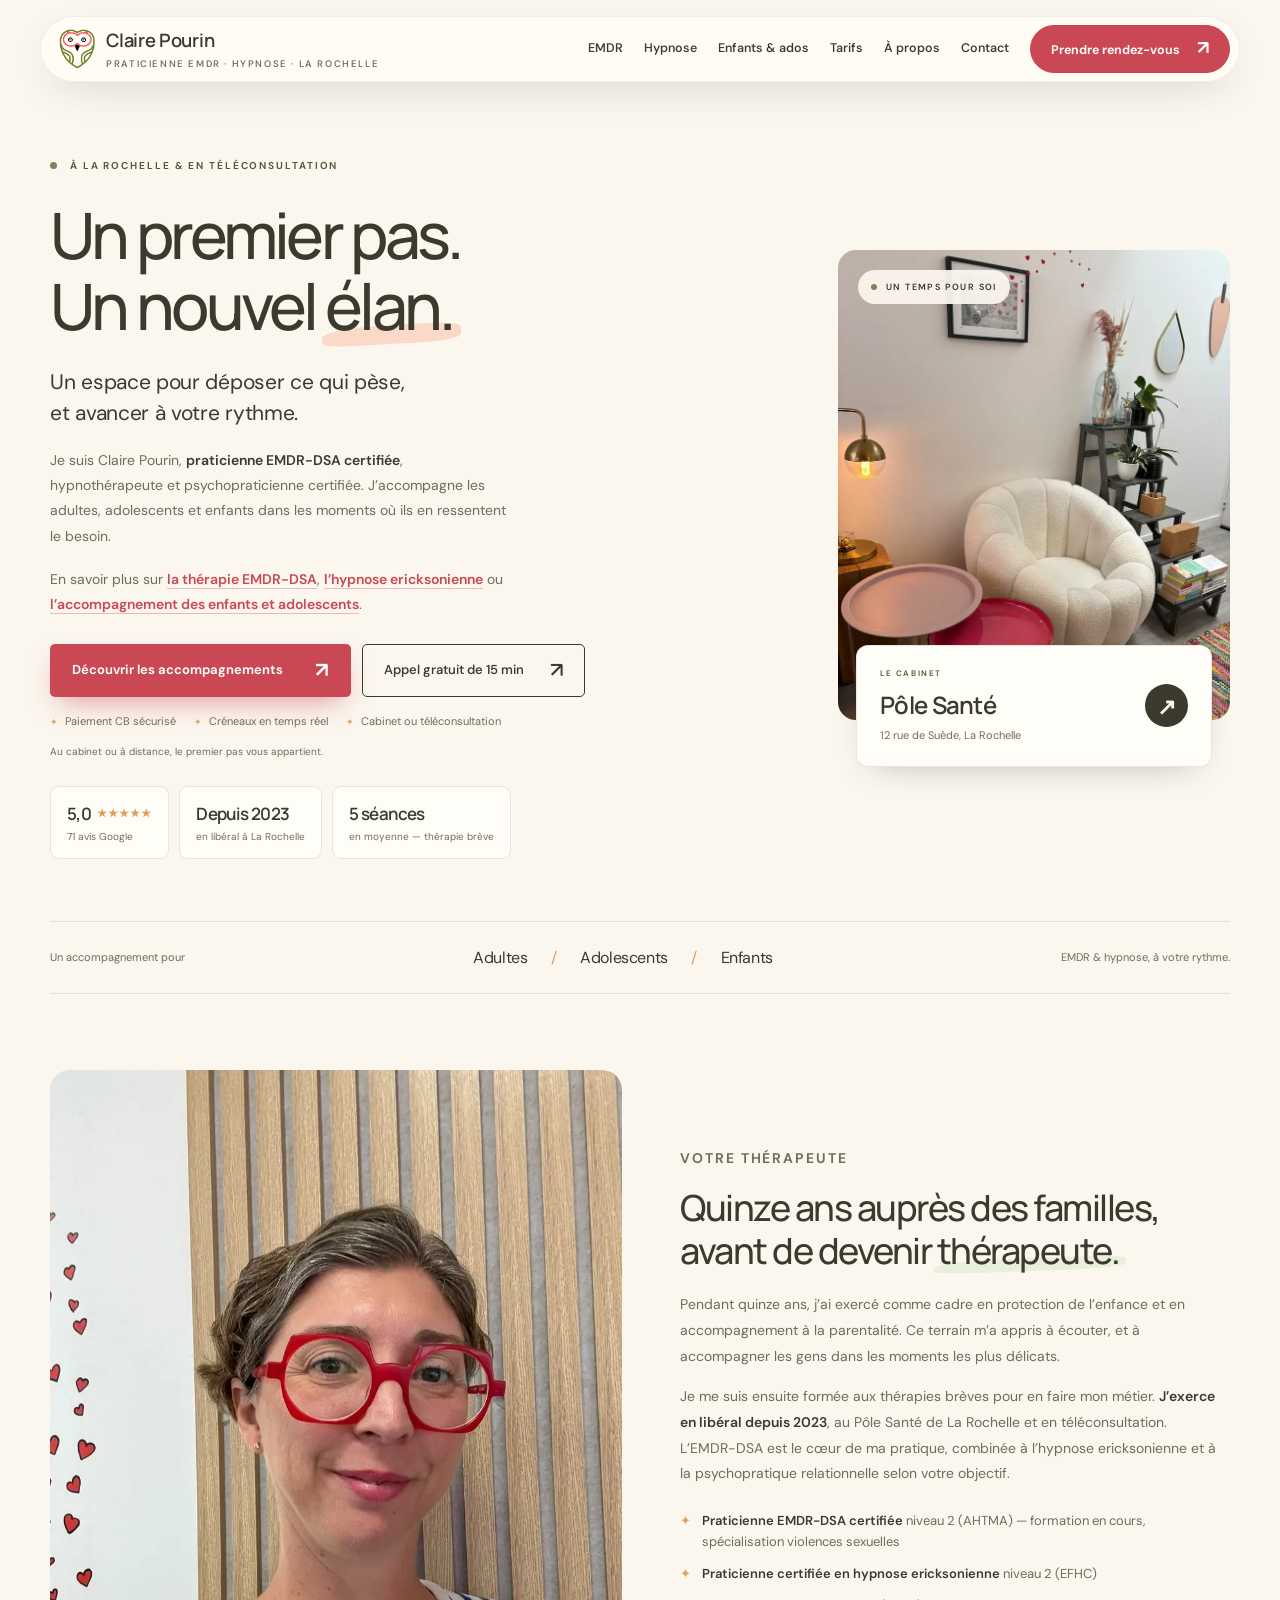
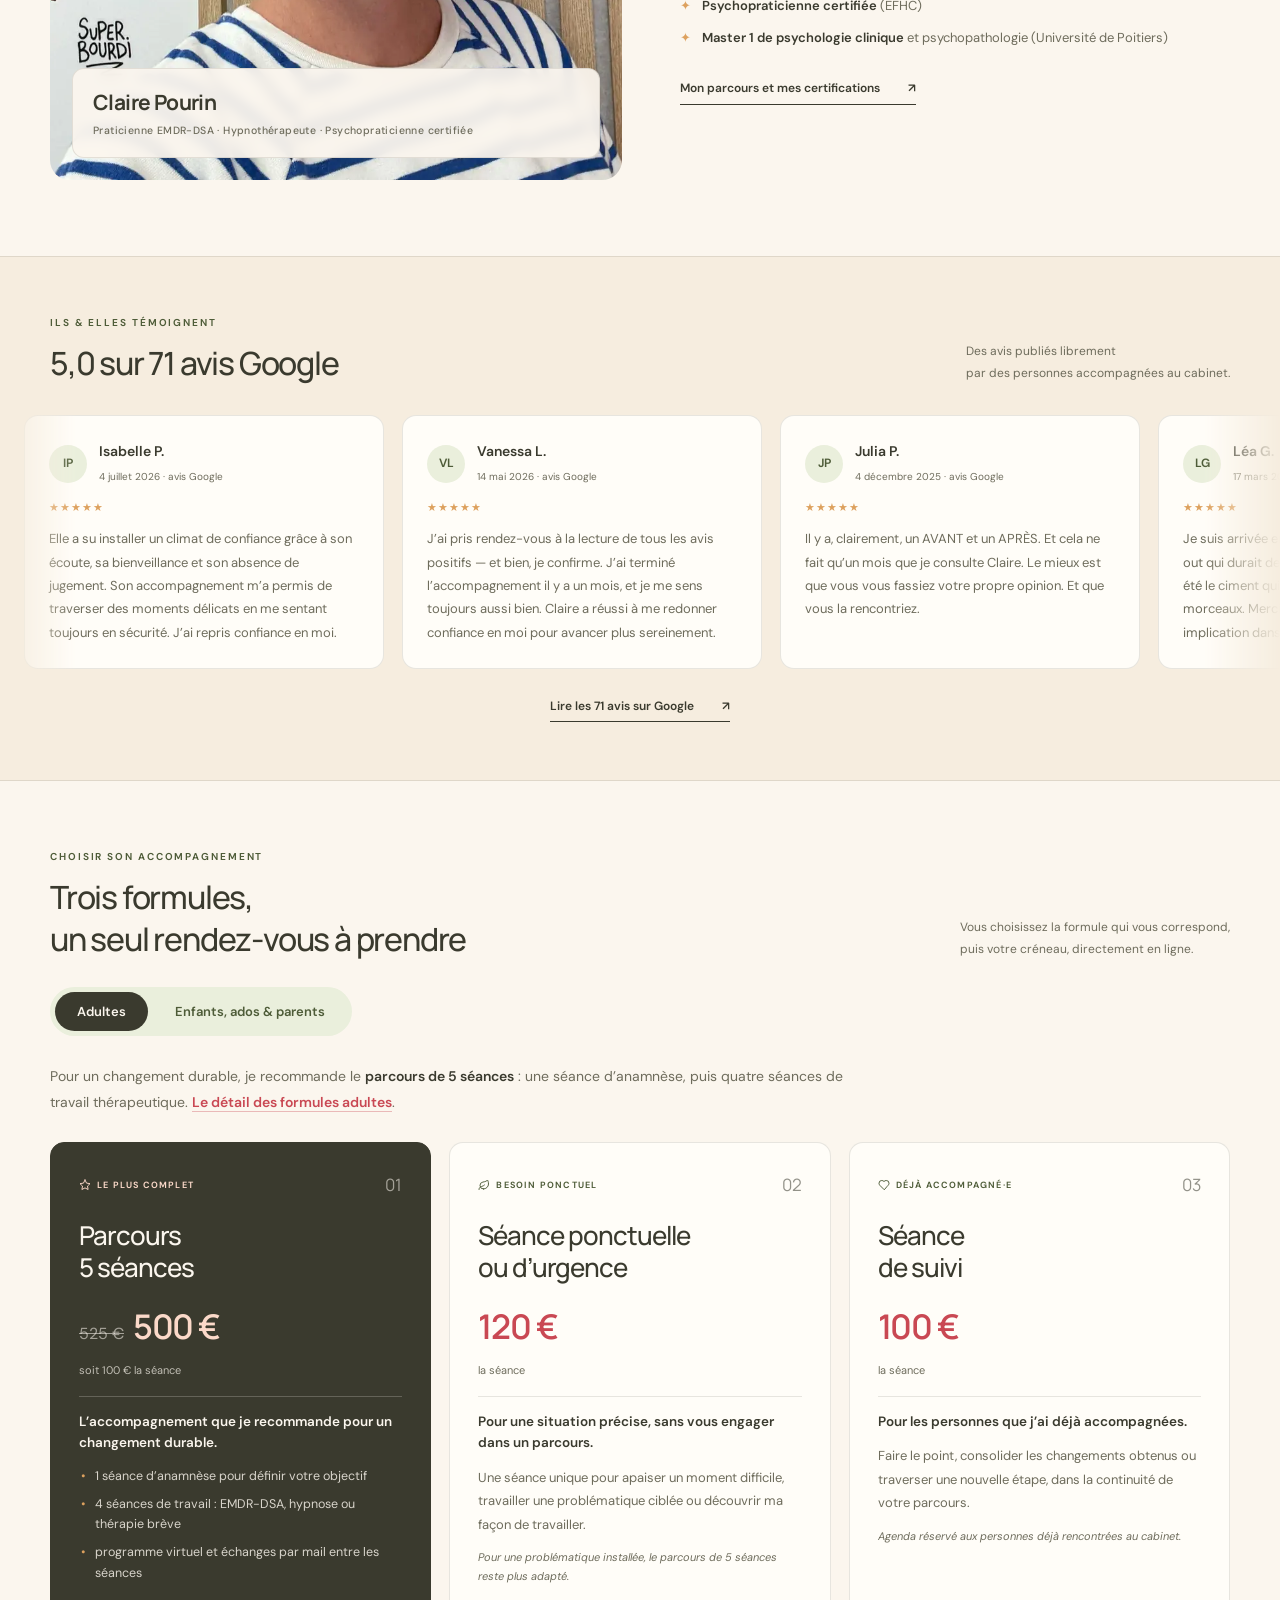
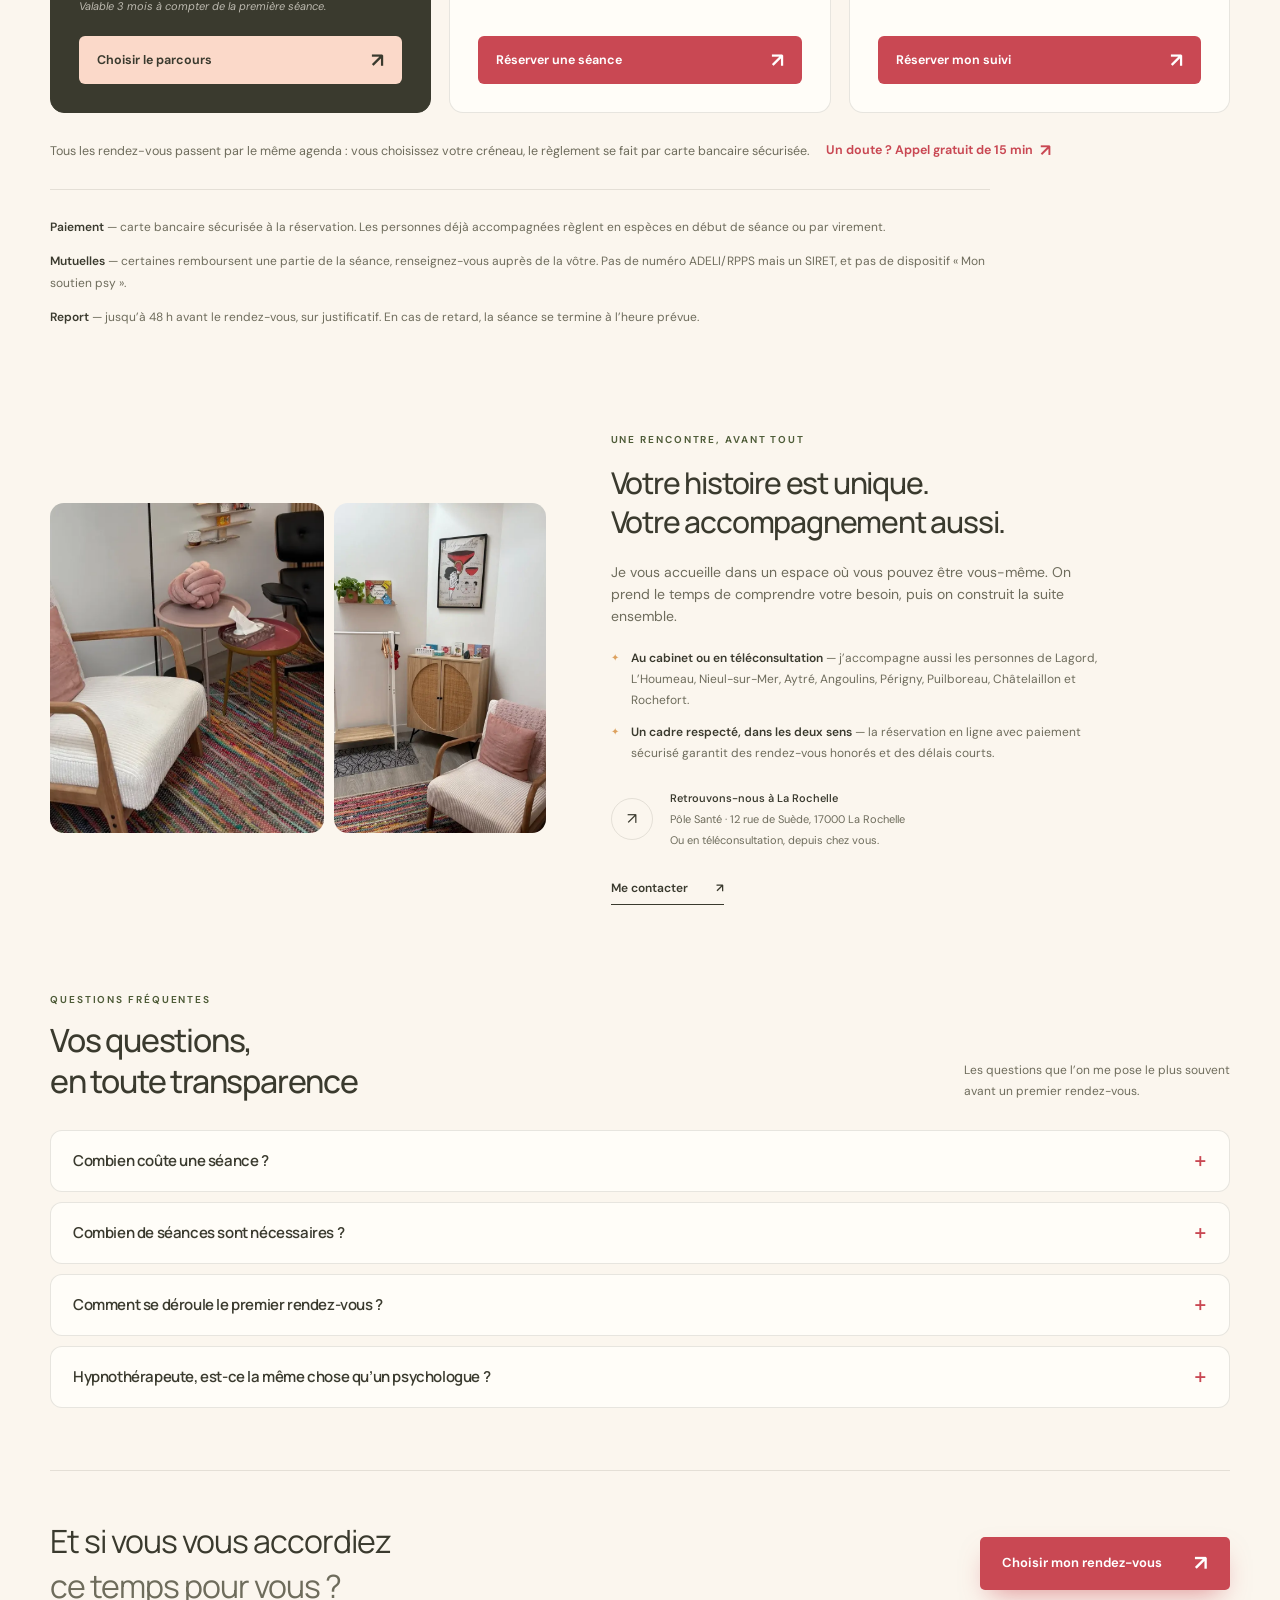
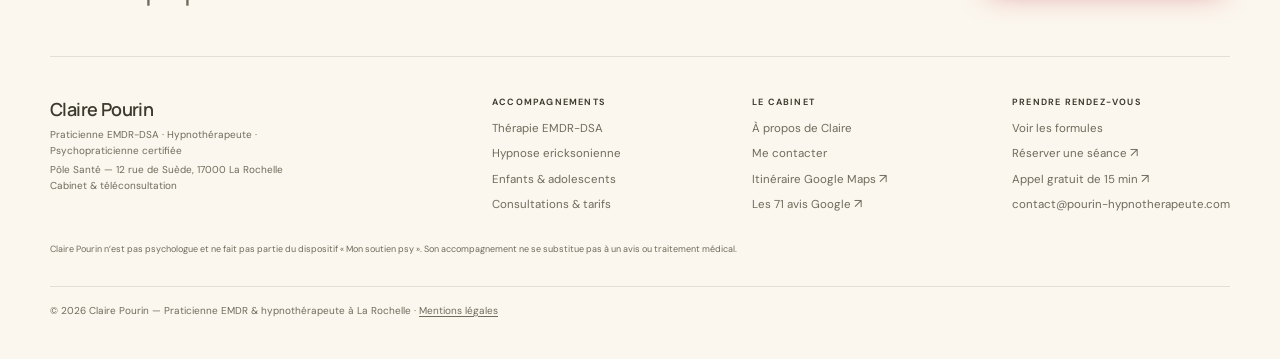
==== commit 960a3a45: "lp2" ====
--- a/index.html
+++ b/index.html
@@ -1,505 +1,344 @@
 <!DOCTYPE html>
 <html lang="fr">
 <head>
-<meta charset="UTF-8">
-<meta name="viewport" content="width=device-width, initial-scale=1.0">
-<title>Praticienne EMDR & hypnothérapeute à La Rochelle — Claire Pourin</title>
-<meta name="description" content="Claire Pourin, praticienne EMDR-DSA certifiée et hypnothérapeute à La Rochelle (Pôle Santé, 12 rue de Suède). Thérapie brève pour adultes, ados et enfants : traumatismes, anxiété, confiance en soi. 71 avis Google — 5,0/5. Parcours de 5 séances à 500 €.">
-<meta name="robots" content="index, follow, max-image-preview:large, max-snippet:-1">
-<meta name="geo.region" content="FR-17">
-<meta name="geo.placename" content="La Rochelle">
-<meta name="theme-color" content="#FBF6EE">
-<link rel="canonical" href="https://pourin-hypnotherapeute.com/">
-
-<!-- Open Graph -->
-<meta property="og:type" content="website">
-<meta property="og:site_name" content="Claire Pourin — Praticienne EMDR & hypnothérapeute">
-<meta property="og:locale" content="fr_FR">
-<meta property="og:url" content="https://pourin-hypnotherapeute.com/">
-<meta property="og:title" content="Praticienne EMDR & hypnothérapeute à La Rochelle — Claire Pourin">
-<meta property="og:description" content="Thérapie brève à La Rochelle : EMDR-DSA, hypnose ericksonienne et psychopratique. Adultes, ados & enfants. 71 avis Google — 5,0/5.">
-<meta property="og:image" content="https://pourin-hypnotherapeute.com/input/og-image.jpg">
-<meta property="og:image:width" content="1200">
-<meta property="og:image:height" content="630">
-<meta name="twitter:card" content="summary_large_image">
-
-<link rel="icon" href="/input/favicon.ico" sizes="any">
-<link rel="icon" type="image/png" sizes="32x32" href="/input/favicon-32.png">
-<link rel="icon" type="image/png" sizes="16x16" href="/input/favicon-16.png">
-<link rel="apple-touch-icon" href="/input/apple-touch-icon.png">
-
-<link rel="preconnect" href="https://fonts.googleapis.com">
-<link rel="preconnect" href="https://fonts.gstatic.com" crossorigin>
-<link href="https://fonts.googleapis.com/css2?family=Fraunces:ital,opsz,wght@0,9..144,400..600;1,9..144,400..600&family=Karla:wght@400;600;700&display=swap" rel="stylesheet">
-<link rel="stylesheet" href="/styles.css?v=8">
-<link rel="preload" as="image" href="/input/sunset.webp" fetchpriority="high">
-
-<!-- Données structurées -->
-<script type="application/ld+json">
+  <meta charset="utf-8">
+  <meta name="viewport" content="width=device-width, initial-scale=1">
+  <title>Praticienne EMDR &amp; hypnothérapeute à La Rochelle — Claire Pourin</title>
+  <meta name="description" content="Claire Pourin, praticienne EMDR-DSA certifiée et hypnothérapeute à La Rochelle (Pôle Santé, 12 rue de Suède). Thérapie brève pour adultes, ados et enfants : traumatismes, anxiété, confiance en soi. 71 avis Google — 5,0/5. Parcours de 5 séances à 500 €.">
+  <meta name="robots" content="index, follow, max-image-preview:large, max-snippet:-1">
+  <meta name="geo.region" content="FR-17">
+  <meta name="geo.placename" content="La Rochelle">
+  <meta name="theme-color" content="#FBF6EE">
+  <link rel="canonical" href="https://pourin-hypnotherapeute.com/">
+
+  <!-- Open Graph -->
+  <meta property="og:type" content="website">
+  <meta property="og:site_name" content="Claire Pourin — Praticienne EMDR &amp; hypnothérapeute">
+  <meta property="og:locale" content="fr_FR">
+  <meta property="og:url" content="https://pourin-hypnotherapeute.com/">
+  <meta property="og:title" content="Praticienne EMDR &amp; hypnothérapeute à La Rochelle — Claire Pourin">
+  <meta property="og:description" content="Thérapie brève à La Rochelle : EMDR-DSA, hypnose ericksonienne et psychopratique. Adultes, ados &amp; enfants. 71 avis Google — 5,0/5.">
+  <meta property="og:image" content="https://pourin-hypnotherapeute.com/input/og-image.jpg">
+  <meta property="og:image:width" content="1200">
+  <meta property="og:image:height" content="630">
+  <meta name="twitter:card" content="summary_large_image">
+
+  <link rel="icon" href="/input/favicon.ico" sizes="any">
+  <link rel="icon" type="image/png" sizes="32x32" href="/input/favicon-32.png">
+  <link rel="icon" type="image/png" sizes="16x16" href="/input/favicon-16.png">
+  <link rel="apple-touch-icon" href="/input/apple-touch-icon.png">
+
+  <link rel="preconnect" href="https://fonts.googleapis.com">
+  <link rel="preconnect" href="https://fonts.gstatic.com" crossorigin>
+  <link href="https://fonts.googleapis.com/css2?family=DM+Sans:wght@400..700&family=Manrope:wght@400..800&display=swap" rel="stylesheet">
+  <link rel="stylesheet" href="/home.css?v=2">
+  <link rel="preload" as="image" href="/input/cabinet-2.webp" fetchpriority="high">
+  <noscript><style>[role="tabpanel"][hidden]{display:block!important}.tabs{display:none}.panel+.panel{margin-top:34px;padding-top:34px;border-top:1px solid rgba(58,58,46,.12)}</style></noscript>
+
+  <!-- Données structurées -->
+  <script type="application/ld+json">
 {"@context":"https://schema.org","@graph":[
-{"@type":"LocalBusiness","@id":"https://pourin-hypnotherapeute.com/#cabinet","name":"Claire Pourin — Praticienne EMDR-DSA & hypnothérapeute","url":"https://pourin-hypnotherapeute.com/","image":"https://pourin-hypnotherapeute.com/input/og-image.jpg","logo":"https://pourin-hypnotherapeute.com/input/logo.png","description":"Cabinet de thérapies brèves à La Rochelle : thérapie EMDR-DSA, hypnose ericksonienne et psychopratique relationnelle pour adultes, adolescents et enfants. Consultation au cabinet ou en téléconsultation.","email":"contact@pourin-hypnotherapeute.com","priceRange":"Parcours de 5 séances 500 € — séance ponctuelle 120 € — séance de suivi 100 €","currenciesAccepted":"EUR","paymentAccepted":"Carte bancaire, espèces, virement","address":{"@type":"PostalAddress","streetAddress":"Pôle Santé, 12 rue de Suède","addressLocality":"La Rochelle","postalCode":"17000","addressRegion":"Nouvelle-Aquitaine","addressCountry":"FR"},"areaServed":["La Rochelle","Lagord","L'Houmeau","Nieul-sur-Mer","Aytré","Angoulins","Périgny","Puilboreau","Châtelaillon-Plage","Rochefort"],"founder":{"@id":"https://pourin-hypnotherapeute.com/#claire"},"potentialAction":{"@type":"ReserveAction","target":"https://calendly.com/clairepourinhypnotherapeute/votrerendezvous","name":"Réserver une séance découverte"}},
+{"@type":"LocalBusiness","@id":"https://pourin-hypnotherapeute.com/#cabinet","name":"Claire Pourin — Praticienne EMDR-DSA & hypnothérapeute","url":"https://pourin-hypnotherapeute.com/","image":"https://pourin-hypnotherapeute.com/input/og-image.jpg","logo":"https://pourin-hypnotherapeute.com/input/logo.png","description":"Cabinet de thérapies brèves à La Rochelle : thérapie EMDR-DSA, hypnose ericksonienne et psychopratique relationnelle pour adultes, adolescents et enfants. Consultation au cabinet ou en téléconsultation.","email":"contact@pourin-hypnotherapeute.com","priceRange":"Parcours de 5 séances 500 € — séance ponctuelle 120 € — séance de suivi 100 €","currenciesAccepted":"EUR","paymentAccepted":"Carte bancaire, espèces, virement","address":{"@type":"PostalAddress","streetAddress":"Pôle Santé, 12 rue de Suède","addressLocality":"La Rochelle","postalCode":"17000","addressRegion":"Nouvelle-Aquitaine","addressCountry":"FR"},"areaServed":["La Rochelle","Lagord","L'Houmeau","Nieul-sur-Mer","Aytré","Angoulins","Périgny","Puilboreau","Châtelaillon-Plage","Rochefort"],"founder":{"@id":"https://pourin-hypnotherapeute.com/#claire"},"potentialAction":{"@type":"ReserveAction","target":"https://calendly.com/clairepourinhypnotherapeute/votrerendezvous","name":"Réserver une séance"}},
 {"@type":"Person","@id":"https://pourin-hypnotherapeute.com/#claire","name":"Claire Pourin","jobTitle":"Praticienne EMDR-DSA certifiée, hypnothérapeute, psychopraticienne certifiée","worksFor":{"@id":"https://pourin-hypnotherapeute.com/#cabinet"},"image":"https://pourin-hypnotherapeute.com/input/claire.jpg","description":"Praticienne certifiée EMDR-DSA niveau 2, praticienne certifiée en hypnose ericksonienne niveau 2 et psychopraticienne certifiée. En libéral à La Rochelle depuis 2023, après 15 ans d'expérience de l'accompagnement (protection de l'enfance, petite enfance, parentalité). Master 1 de psychologie clinique.","knowsAbout":["Hypnose ericksonienne","EMDR","Thérapie brève","Communication Non Violente","Accompagnement des enfants et adolescents"]},
 {"@type":"WebSite","@id":"https://pourin-hypnotherapeute.com/#website","url":"https://pourin-hypnotherapeute.com/","name":"Claire Pourin — Praticienne EMDR & hypnothérapeute La Rochelle","inLanguage":"fr-FR","publisher":{"@id":"https://pourin-hypnotherapeute.com/#cabinet"}},
 {"@type":"WebPage","@id":"https://pourin-hypnotherapeute.com/#webpage","url":"https://pourin-hypnotherapeute.com/","name":"Praticienne EMDR & hypnothérapeute à La Rochelle — Claire Pourin","isPartOf":{"@id":"https://pourin-hypnotherapeute.com/#website"},"about":{"@id":"https://pourin-hypnotherapeute.com/#cabinet"},"inLanguage":"fr-FR"},
 {"@type":"FAQPage","@id":"https://pourin-hypnotherapeute.com/#faq","mainEntity":[
-{"@type":"Question","name":"Combien coûte une séance d'hypnose ou d'EMDR à La Rochelle ?","acceptedAnswer":{"@type":"Answer","text":"Trois formules existent. Le parcours de 5 séances, recommandé pour un travail en profondeur, coûte 500 € (au lieu de 525 €) et reste valable 3 mois. La séance ponctuelle ou d'urgence coûte 120 €. La séance de suivi, réservée aux personnes déjà accompagnées, coûte 100 €. Certaines mutuelles remboursent une partie des séances : renseignez-vous auprès de la vôtre."}},
-{"@type":"Question","name":"Combien de séances sont nécessaires ?","acceptedAnswer":{"@type":"Answer","text":"Il s'agit de thérapies brèves : je recommande généralement un parcours de 5 séances, espacées de 10 à 21 jours maximum — 1 séance d'anamnèse puis 4 séances de travail thérapeutique. Ce nombre est un indicateur qui s'ajuste à votre histoire et à vos objectifs. Entre les séances, des exercices pratiques et des mails de suivi consolident votre avancée."}},
-{"@type":"Question","name":"Comment se déroule le premier rendez-vous ?","acceptedAnswer":{"@type":"Answer","text":"Le premier rendez-vous est une séance d'anamnèse : elle sert à faire connaissance : Claire pose des questions précises pour comprendre votre demande, vous présente les trois outils thérapeutiques à votre disposition, et répond à toutes vos questions. À la fin, vous décidez librement, ensemble, de travailler ou non ensemble. Pour les enfants et adolescents, le premier rendez-vous se fait avec les parents."}},
-{"@type":"Question","name":"Hypnothérapeute, est-ce la même chose qu'un psychologue ?","acceptedAnswer":{"@type":"Answer","text":"Non. Claire Pourin est praticienne certifiée EMDR-DSA, praticienne certifiée en hypnose ericksonienne et psychopraticienne certifiée, titulaire d'un Master 1 de psychologie clinique, mais elle n'est pas psychologue et ne fait pas partie du dispositif « Mon soutien psy ». Certaines mutuelles prennent toutefois en charge une partie du tarif des séances."}},
-{"@type":"Question","name":"Proposez-vous des séances à distance ?","acceptedAnswer":{"@type":"Answer","text":"Oui. Les consultations ont lieu au cabinet du Pôle Santé, 12 rue de Suède à La Rochelle, ou en téléconsultation pour les personnes éloignées ou qui préfèrent être accompagnées depuis chez elles."}},
-{"@type":"Question","name":"Vais-je perdre le contrôle pendant une séance d'hypnose ?","acceptedAnswer":{"@type":"Answer","text":"Non. L'hypnose ericksonienne est un état naturel de conscience modifiée : vous restez présent et en sécurité tout au long de la séance, guidé par la voix de la thérapeute et votre respiration. En EMDR-DSA, le travail se fait sur la partie consciente, sans aucune suggestion."}}
+{"@type":"Question","name":"Combien coûte une séance ?","acceptedAnswer":{"@type":"Answer","text":"Le parcours de 5 séances coûte 500 € au lieu de 525 €, valable 3 mois. La séance ponctuelle ou d'urgence coûte 120 €, la séance de suivi et l'entretien parental 100 €. Certaines mutuelles en remboursent une partie : renseignez-vous auprès de la vôtre."}},
+{"@type":"Question","name":"Combien de séances sont nécessaires ?","acceptedAnswer":{"@type":"Answer","text":"Il s'agit de thérapies brèves : je recommande généralement 5 séances — 1 séance d'anamnèse puis 4 séances de travail — espacées de 10 à 21 jours. Ce nombre s'ajuste à votre histoire et à votre objectif."}},
+{"@type":"Question","name":"Comment se déroule le premier rendez-vous ?","acceptedAnswer":{"@type":"Answer","text":"Nous faisons connaissance : je vous pose des questions précises pour comprendre votre demande, je vous présente mes trois outils et je réponds à vos questions. À la fin, nous décidons librement de travailler ensemble. Vous restez présent et maître de vous tout au long des séances — l'hypnose ericksonienne est un état naturel, et il n'y a aucun contact physique. Pour les enfants et adolescents, ce premier rendez-vous se fait avec les parents."}},
+{"@type":"Question","name":"Hypnothérapeute, est-ce la même chose qu'un psychologue ?","acceptedAnswer":{"@type":"Answer","text":"Non. Je suis praticienne EMDR-DSA certifiée, praticienne certifiée en hypnose ericksonienne et psychopraticienne certifiée, titulaire d'un Master 1 de psychologie clinique, mais je ne suis pas psychologue. Mon accompagnement peut compléter un suivi médical ou psychologique, jamais s'y substituer."}}
 ]}
 ]}
-</script>
+  </script>
 </head>
 <body>
-
-<header class="site-header">
-  <div class="wrap">
-    <a class="brand" href="/">
-      <img src="/input/logo.png" alt="Logo Claire Pourin — chouette" width="42" height="47">
-      <span><b>Claire Pourin</b><span>Praticienne EMDR · Hypnose · La Rochelle</span></span>
-    </a>
+  <a class="skip" href="#contenu">Aller au contenu</a>
+
+  <header class="site-header">
+   <div class="header wrap">
+    <a class="brand" href="/" aria-label="Claire Pourin — Accueil"><img src="/input/logo.png" width="37" height="42" alt=""><span>Claire Pourin<small>PRATICIENNE EMDR · HYPNOSE · LA ROCHELLE</small></span></a>
     <button class="nav-toggle" type="button" aria-label="Ouvrir le menu" aria-expanded="false" aria-controls="site-nav"><span></span><span></span><span></span></button>
     <nav class="site-nav" id="site-nav" aria-label="Navigation principale">
-      <a href="/emdr-la-rochelle">EMDR</a>
-      <a href="/hypnose-la-rochelle">Hypnose</a>
-      <a href="/hypnose-enfant-adolescent">Enfants&nbsp;&amp;&nbsp;ados</a>
-      <a href="/tarifs">Tarifs</a>
-      <a href="/a-propos">À&nbsp;propos</a>
-      <a href="/contact">Contact</a>
-      <a class="btn btn-primary" href="https://calendly.com/clairepourinhypnotherapeute/votrerendezvous" target="_blank" rel="noopener">Prendre rendez-vous</a>
+      <a class="nav-link" href="/emdr-la-rochelle">EMDR</a>
+      <a class="nav-link" href="/hypnose-la-rochelle">Hypnose</a>
+      <a class="nav-link" href="/hypnose-enfant-adolescent">Enfants&nbsp;&amp;&nbsp;ados</a>
+      <a class="nav-link" href="/tarifs">Tarifs</a>
+      <a class="nav-link" href="/a-propos">À&nbsp;propos</a>
+      <a class="nav-link" href="/contact">Contact</a>
+      <a class="nav-cta" href="#accompagnements">Prendre rendez-vous <span aria-hidden="true">↗</span></a>
     </nav>
-  </div>
-</header>
-
-<main>
-
-<!-- ═══ Héro immersif ═══ -->
-<section class="hero">
-  <div class="wrap">
-    <div class="hero-panel">
-      <img class="hero-bg" src="/input/sunset.webp" alt="" width="1920" height="1280" fetchpriority="high">
-      <div class="hero-top">
-        <a class="hero-id" href="/a-propos">
-          <img src="/input/claire.webp" alt="Claire Pourin, hypnothérapeute et praticienne EMDR à La Rochelle" width="42" height="42">
-          <span><b>Claire Pourin</b><small>Praticienne EMDR-DSA · Hypnose</small></span>
-        </a>
-        <p class="hero-tag">Thérapies brèves —<br>adultes, ados &amp; enfants<br>La Rochelle</p>
-      </div>
-      <div class="hero-bottom">
-        <div class="hero-content">
-          <p class="hero-urgency"><span class="dot" aria-hidden="true"></span>Dernières disponibilités de rendez-vous en ligne</p>
-          <h1>Se libérer de ses traumatismes et blocages émotionnels, <em>durablement</em></h1>
-          <p class="lead"><strong>Praticienne EMDR-DSA certifiée et hypnothérapeute à La Rochelle</strong>, j'aide les adultes, ados et enfants à apaiser ce qui pèse — anxiété, traumatismes, perte de confiance.</p>
-          <div class="hero-ctas">
-            <a class="btn btn-primary" href="https://calendly.com/clairepourinhypnotherapeute/votrerendezvous" target="_blank" rel="noopener">Réserver une séance découverte</a>
-            <a class="btn btn-glass" href="https://calendly.com/al-proux/60min" target="_blank" rel="noopener">Appel gratuit de 15&nbsp;min</a>
+   </div>
+  </header>
+
+  <main id="contenu">
+
+    <!-- ═══ Héro ═══ -->
+    <section class="hero wrap" aria-labelledby="hero-title">
+      <div class="hero-copy">
+        <p class="eyebrow"><span class="dot" aria-hidden="true"></span> À LA ROCHELLE &amp; EN TÉLÉCONSULTATION</p>
+        <h1 id="hero-title">Un premier pas.<br>Un nouvel <span>élan.</span></h1>
+        <p class="intro">Un espace pour déposer ce qui pèse,<br class="desktop-break"> et avancer à votre rythme.</p>
+        <p class="description">Je suis Claire Pourin, <strong>praticienne EMDR-DSA certifiée</strong>, hypnothérapeute et psychopraticienne certifiée. J’accompagne les adultes, adolescents et enfants dans les moments où ils en ressentent le besoin.</p>
+        <p class="description">En savoir plus sur <a class="inline-link" href="/emdr-la-rochelle">la thérapie EMDR-DSA</a>, <a class="inline-link" href="/hypnose-la-rochelle">l’hypnose ericksonienne</a> ou <a class="inline-link" href="/hypnose-enfant-adolescent">l’accompagnement des enfants et adolescents</a>.</p>
+        <div class="hero-ctas">
+          <a class="primary" href="#accompagnements">Découvrir les accompagnements <span aria-hidden="true">↗</span></a>
+          <a class="ghost" href="https://calendly.com/al-proux/60min" target="_blank" rel="noopener noreferrer">Appel gratuit de 15&nbsp;min <span aria-hidden="true">↗</span><span class="sr-only"> (agenda Calendly)</span></a>
+        </div>
+        <ul class="hero-trust" role="list">
+          <li>Paiement CB sécurisé</li>
+          <li>Créneaux en temps réel</li>
+          <li>Cabinet ou téléconsultation</li>
+        </ul>
+        <p class="hero-note">Au cabinet ou à distance, le premier pas vous appartient.</p>
+        <ul class="hero-proof" role="list">
+          <li><a href="https://www.google.com/maps/search/?api=1&amp;query=Claire+Pourin+Hypnoth%C3%A9rapeute+La+Rochelle" target="_blank" rel="noopener noreferrer"><b>5,0<span class="stars" aria-hidden="true">★★★★★</span></b><small>71 avis Google</small></a></li>
+          <li><a href="#claire"><b>Depuis 2023</b><small>en libéral à La Rochelle</small></a></li>
+          <li><a href="#accompagnements"><b>5 séances</b><small>en moyenne — thérapie brève</small></a></li>
+        </ul>
+      </div>
+      <div class="portrait-composition">
+        <div class="portrait-top"><span class="portrait-dot" aria-hidden="true"></span> UN TEMPS POUR SOI</div>
+        <img class="portrait" src="/input/cabinet-2.webp" alt="Le coin lecture du cabinet de Claire Pourin à La Rochelle : fauteuil en bouclette, plantes et lumière douce" width="800" height="1066" fetchpriority="high">
+        <a class="portrait-caption" href="#cabinet" aria-label="Découvrir le cabinet de Claire Pourin à La Rochelle"><span><small class="portrait-role">LE CABINET</small>Pôle Santé<small>12 rue de Suède, La Rochelle</small></span><span class="caption-symbol" aria-hidden="true">↗</span></a>
+      </div>
+    </section>
+
+    <div class="audience wrap"><span>Un accompagnement pour</span><p>Adultes <i aria-hidden="true">/</i> Adolescents <i aria-hidden="true">/</i> Enfants</p><span class="audience-end">EMDR &amp; hypnose, à votre rythme.</span></div>
+
+    <!-- ═══ Claire ═══ -->
+    <section class="claire wrap" id="claire" aria-labelledby="claire-title">
+      <figure class="claire-photo">
+        <img src="/input/claire.webp" alt="Portrait de Claire Pourin dans son cabinet du Pôle Santé, à La Rochelle" width="900" height="1100" loading="lazy">
+        <figcaption><strong>Claire Pourin</strong><span>Praticienne EMDR-DSA · Hypnothérapeute · Psychopraticienne certifiée</span></figcaption>
+      </figure>
+      <div class="claire-copy">
+        <p class="eyebrow">VOTRE THÉRAPEUTE</p>
+        <h2 id="claire-title">Quinze ans auprès des familles,<br>avant de devenir <span>thérapeute.</span></h2>
+        <p>Pendant quinze ans, j’ai exercé comme cadre en protection de l’enfance et en accompagnement à la parentalité. Ce terrain m’a appris à écouter, et à accompagner les gens dans les moments les plus délicats.</p>
+        <p>Je me suis ensuite formée aux thérapies brèves pour en faire mon métier. <strong>J’exerce en libéral depuis 2023</strong>, au Pôle Santé de La Rochelle et en téléconsultation. L’EMDR-DSA est le cœur de ma pratique, combinée à l’hypnose ericksonienne et à la psychopratique relationnelle selon votre objectif.</p>
+        <ul class="claire-creds" role="list">
+          <li><span aria-hidden="true">✦</span><span><strong>Praticienne EMDR-DSA certifiée</strong> niveau 2 (AHTMA) — formation en cours, spécialisation violences sexuelles</span></li>
+          <li><span aria-hidden="true">✦</span><span><strong>Praticienne certifiée en hypnose ericksonienne</strong> niveau 2 (EFHC)</span></li>
+          <li><span aria-hidden="true">✦</span><span><strong>Psychopraticienne certifiée</strong> (EFHC)</span></li>
+          <li><span aria-hidden="true">✦</span><span><strong>Master 1 de psychologie clinique</strong> et psychopathologie (Université de Poitiers)</span></li>
+        </ul>
+        <a class="text-link" href="/a-propos">Mon parcours et mes certifications <span aria-hidden="true">↗</span></a>
+      </div>
+    </section>
+
+    <!-- ═══ Avis Google défilants ═══ -->
+    <section class="reviews" id="avis" aria-labelledby="reviews-title">
+      <div class="wrap">
+        <div class="section-heading">
+          <div>
+            <p class="eyebrow">ILS &amp; ELLES TÉMOIGNENT</p>
+            <h2 id="reviews-title">5,0 sur 71 avis Google</h2>
           </div>
-          <ul class="hero-trust" role="list">
-            <li>Paiement CB sécurisé</li>
-            <li>Créneaux en temps réel</li>
-            <li>Cabinet ou téléconsultation</li>
-          </ul>
-        </div>
-        <div class="hero-stats">
-          <a class="stat-glass" href="https://www.google.com/maps/search/?api=1&query=Claire+Pourin+Hypnoth%C3%A9rapeute+La+Rochelle" target="_blank" rel="noopener">
-            <b>5,0 <span class="stars" aria-hidden="true">★★★★★</span></b>
-            <small>71 avis Google vérifiés</small>
-          </a>
-          <div class="stat-glass"><b>15 ans</b><small>d'expérience de l'accompagnement</small></div>
-          <div class="stat-glass"><b>5 séances</b><small>le parcours recommandé — thérapie brève</small></div>
-        </div>
-      </div>
+          <p>Des avis publiés librement<br>par des personnes accompagnées au cabinet.</p>
+        </div>
+      </div>
+      <div class="reviews-marquee" data-marquee>
+        <div class="reviews-track">
+          <article class="review"><div class="review-head"><span class="avatar" aria-hidden="true">IP</span><div><b>Isabelle P.</b><small>4 juillet 2026 · avis Google</small></div></div><div class="stars" aria-hidden="true">★★★★★</div><blockquote>Elle a su installer un climat de confiance grâce à son écoute, sa bienveillance et son absence de jugement. Son accompagnement m’a permis de traverser des moments délicats en me sentant toujours en sécurité. J’ai repris confiance en moi.</blockquote></article>
+          <article class="review"><div class="review-head"><span class="avatar" aria-hidden="true">VL</span><div><b>Vanessa L.</b><small>14 mai 2026 · avis Google</small></div></div><div class="stars" aria-hidden="true">★★★★★</div><blockquote>J’ai pris rendez-vous à la lecture de tous les avis positifs — et bien, je confirme. J’ai terminé l’accompagnement il y a un mois, et je me sens toujours aussi bien. Claire a réussi à me redonner confiance en moi pour avancer plus sereinement.</blockquote></article>
+          <article class="review"><div class="review-head"><span class="avatar" aria-hidden="true">JP</span><div><b>Julia P.</b><small>4 décembre 2025 · avis Google</small></div></div><div class="stars" aria-hidden="true">★★★★★</div><blockquote>Il y a, clairement, un AVANT et un APRÈS. Et cela ne fait qu’un mois que je consulte Claire. Le mieux est que vous vous fassiez votre propre opinion. Et que vous la rencontriez.</blockquote></article>
+          <article class="review"><div class="review-head"><span class="avatar" aria-hidden="true">LG</span><div><b>Léa G.</b><small>17 mars 2025 · avis Google</small></div></div><div class="stars" aria-hidden="true">★★★★★</div><blockquote>Je suis arrivée en décembre fracassée par un burn-out qui durait depuis 6 mois. En 5 séances, Claire a été le ciment qui m’a permis de recoller les morceaux. Merci pour ta douceur, ton écoute et ton implication dans mes progrès.</blockquote></article>
+          <article class="review"><div class="review-head"><span class="avatar" aria-hidden="true">YB</span><div><b>Yann B.</b><small>17 juillet 2024 · avis Google</small></div></div><div class="stars" aria-hidden="true">★★★★★</div><blockquote>Certains problèmes que je rencontrais depuis presque 15 ans, liés à un stress post-traumatique, ont complètement disparu à l’issue de notre dernière séance. Le résultat dépasse très largement mes attentes — je dirais même révolutionnaire.</blockquote></article>
+        </div>
+      </div>
+      <div class="wrap reviews-foot">
+        <a class="text-link" href="https://www.google.com/maps/search/?api=1&amp;query=Claire+Pourin+Hypnoth%C3%A9rapeute+La+Rochelle" target="_blank" rel="noopener noreferrer">Lire les 71 avis sur Google <span aria-hidden="true">↗</span></a>
+      </div>
+    </section>
+
+    <!-- ═══ Accompagnements = prise de rendez-vous (une seule section) ═══ -->
+    <section class="offers wrap" id="accompagnements" aria-labelledby="offers-title">
+      <div class="section-heading">
+        <div>
+          <p class="eyebrow">CHOISIR SON ACCOMPAGNEMENT</p>
+          <h2 id="offers-title">Trois formules,<br>un seul rendez-vous à prendre</h2>
+        </div>
+        <p>Vous choisissez la formule qui vous correspond,<br>puis votre créneau, directement en ligne.</p>
+      </div>
+
+      <div class="tabs" role="tablist" aria-label="Type d’accompagnement">
+        <button class="tab" type="button" role="tab" id="tab-adultes" aria-controls="panel-adultes" aria-selected="true">Adultes</button>
+        <button class="tab" type="button" role="tab" id="tab-enfants" aria-controls="panel-enfants" aria-selected="false" tabindex="-1">Enfants, ados &amp; parents</button>
+      </div>
+
+      <!-- ── Adultes ── -->
+      <div class="panel" id="panel-adultes" role="tabpanel" aria-labelledby="tab-adultes">
+        <p class="panel-intro">Pour un changement durable, je recommande le <strong>parcours de 5 séances</strong> : une séance d’anamnèse, puis quatre séances de travail thérapeutique. <a class="inline-link" href="/tarifs">Le détail des formules adultes</a>.</p>
+        <div class="offer-grid">
+
+          <article class="offer is-featured">
+            <div class="offer-top"><span class="offer-tag"><svg class="icon" viewBox="0 0 24 24" aria-hidden="true" focusable="false"><path d="M12 2l3.09 6.26L22 9.27l-5 4.87 1.18 6.88L12 17.77l-6.18 3.25L7 14.14 2 9.27l6.91-1.01L12 2z"/></svg> LE PLUS COMPLET</span><span class="offer-num" aria-hidden="true">01</span></div>
+            <h3>Parcours <br>5 séances</h3>
+            <p class="offer-price"><s>525 €</s> <b>500 €</b> <small>soit 100 € la séance</small></p>
+            <p class="offer-lead">L’accompagnement que je recommande pour un changement durable.</p>
+            <ul class="offer-list" role="list">
+              <li>1 séance d’anamnèse pour définir votre objectif</li>
+              <li>4 séances de travail : EMDR-DSA, hypnose ou thérapie brève</li>
+              <li>programme virtuel et échanges par mail entre les séances</li>
+            </ul>
+            <p class="offer-note">Valable 3 mois à compter de la première séance.</p>
+            <a class="offer-cta" href="https://calendly.com/clairepourinhypnotherapeute/votrerendezvous" target="_blank" rel="noopener noreferrer">Choisir le parcours <span aria-hidden="true">↗</span><span class="sr-only"> (agenda Calendly)</span></a>
+          </article>
+
+          <article class="offer">
+            <div class="offer-top"><span class="offer-tag"><svg class="icon" viewBox="0 0 24 24" aria-hidden="true" focusable="false"><path d="M11 20A7 7 0 0 1 9.8 6.1C15.5 5 17 4.48 19 2c1 2 2 4.18 2 8 0 5.5-4.78 10-10 10Z"/><path d="M2 21c0-3 1.85-5.36 5.08-6C9.5 14.52 12 13 13 12"/></svg> BESOIN PONCTUEL</span><span class="offer-num" aria-hidden="true">02</span></div>
+            <h3>Séance ponctuelle <br>ou d’urgence</h3>
+            <p class="offer-price"><b>120 €</b> <small>la séance</small></p>
+            <p class="offer-lead">Pour une situation précise, sans vous engager dans un parcours.</p>
+            <p class="offer-text">Une séance unique pour apaiser un moment difficile, travailler une problématique ciblée ou découvrir ma façon de travailler.</p>
+            <p class="offer-note">Pour une problématique installée, le parcours de 5 séances reste plus adapté.</p>
+            <a class="offer-cta" href="https://calendly.com/clairepourinhypnotherapeute/votrerendezvous" target="_blank" rel="noopener noreferrer">Réserver une séance <span aria-hidden="true">↗</span><span class="sr-only"> (agenda Calendly)</span></a>
+          </article>
+
+          <article class="offer">
+            <div class="offer-top"><span class="offer-tag"><svg class="icon" viewBox="0 0 24 24" aria-hidden="true" focusable="false"><path d="M19 14c1.49-1.46 3-3.21 3-5.5A5.5 5.5 0 0 0 16.5 3c-1.76 0-3 .5-4.5 2-1.5-1.5-2.74-2-4.5-2A5.5 5.5 0 0 0 2 8.5c0 2.3 1.5 4.05 3 5.5l7 7Z"/></svg> DÉJÀ ACCOMPAGNÉ·E</span><span class="offer-num" aria-hidden="true">03</span></div>
+            <h3>Séance <br>de suivi</h3>
+            <p class="offer-price"><b>100 €</b> <small>la séance</small></p>
+            <p class="offer-lead">Pour les personnes que j’ai déjà accompagnées.</p>
+            <p class="offer-text">Faire le point, consolider les changements obtenus ou traverser une nouvelle étape, dans la continuité de votre parcours.</p>
+            <p class="offer-note">Agenda réservé aux personnes déjà rencontrées au cabinet.</p>
+            <a class="offer-cta" href="https://calendly.com/clairepourinhypnotherapeute/seance-emdr-avec-claire-pourin" target="_blank" rel="noopener noreferrer">Réserver mon suivi <span aria-hidden="true">↗</span><span class="sr-only"> (agenda Calendly)</span></a>
+          </article>
+
+        </div>
+      </div>
+
+      <!-- ── Enfants & ados ── -->
+      <div class="panel" id="panel-enfants" role="tabpanel" aria-labelledby="tab-enfants" hidden>
+        <p class="panel-intro">Anxiété, peurs, sommeil, manque de confiance, émotions débordantes ou changements familiaux : l’accompagnement prend en compte l’enfant ou l’adolescent <strong>dans sa globalité</strong>, et la place des parents. <a class="inline-link" href="/hypnose-enfant-adolescent">Comment se déroule un accompagnement enfant ou ado</a>.</p>
+        <div class="offer-grid">
+
+          <article class="offer is-featured">
+            <div class="offer-top"><span class="offer-tag"><svg class="icon" viewBox="0 0 24 24" aria-hidden="true" focusable="false"><path d="M12 2l3.09 6.26L22 9.27l-5 4.87 1.18 6.88L12 17.77l-6.18 3.25L7 14.14 2 9.27l6.91-1.01L12 2z"/></svg> LE PLUS COMPLET</span><span class="offer-num" aria-hidden="true">01</span></div>
+            <h3>Parcours enfant <br>&amp; adolescent</h3>
+            <p class="offer-price"><s>525 €</s> <b>500 €</b> <small>les 5 séances</small></p>
+            <p class="offer-lead">Le temps nécessaire pour comprendre ce qu’il vit et installer des changements durables.</p>
+            <ul class="offer-list" role="list">
+              <li>1 séance d’anamnèse, avec les parents, l’enfant, ou en alternance</li>
+              <li>4 séances adaptées à son âge : EMDR-DSA, hypnose ou thérapie brève</li>
+              <li>des outils concrets et des échanges avec les parents si besoin</li>
+            </ul>
+            <p class="offer-note">Valable 3 mois à compter de la première séance.</p>
+            <a class="offer-cta" href="https://calendly.com/clairepourinhypnotherapeute/votrerendezvous" target="_blank" rel="noopener noreferrer">Choisir le parcours <span aria-hidden="true">↗</span><span class="sr-only"> (agenda Calendly)</span></a>
+          </article>
+
+          <article class="offer">
+            <div class="offer-top"><span class="offer-tag"><svg class="icon" viewBox="0 0 24 24" aria-hidden="true" focusable="false"><path d="M11 20A7 7 0 0 1 9.8 6.1C15.5 5 17 4.48 19 2c1 2 2 4.18 2 8 0 5.5-4.78 10-10 10Z"/><path d="M2 21c0-3 1.85-5.36 5.08-6C9.5 14.52 12 13 13 12"/></svg> BESOIN PONCTUEL</span><span class="offer-num" aria-hidden="true">02</span></div>
+            <h3>Séance ponctuelle <br>ou d’urgence</h3>
+            <p class="offer-price"><b>120 €</b> <small>la séance</small></p>
+            <p class="offer-lead">Pour un événement précis ou une difficulté identifiée.</p>
+            <p class="offer-text">La séance est adaptée à son âge et à sa maturité : le travail se fait avec lui, avec vous, ou en alternant les deux.</p>
+            <p class="offer-note">Pour une problématique installée, le parcours de 5 séances reste plus adapté.</p>
+            <a class="offer-cta" href="https://calendly.com/clairepourinhypnotherapeute/votrerendezvous" target="_blank" rel="noopener noreferrer">Réserver une séance <span aria-hidden="true">↗</span><span class="sr-only"> (agenda Calendly)</span></a>
+          </article>
+
+          <article class="offer">
+            <div class="offer-top"><span class="offer-tag"><svg class="icon" viewBox="0 0 24 24" aria-hidden="true" focusable="false"><path d="M19 14c1.49-1.46 3-3.21 3-5.5A5.5 5.5 0 0 0 16.5 3c-1.76 0-3 .5-4.5 2-1.5-1.5-2.74-2-4.5-2A5.5 5.5 0 0 0 2 8.5c0 2.3 1.5 4.05 3 5.5l7 7Z"/></svg> POUR LES PARENTS</span><span class="offer-num" aria-hidden="true">03</span></div>
+            <h3>Entretien <br>parental</h3>
+            <p class="offer-price"><b>100 €</b> <small>l’entretien</small></p>
+            <p class="offer-lead">Accompagner un enfant, c’est aussi accompagner son environnement.</p>
+            <p class="offer-text">Un temps pour vous, sans votre enfant : prendre du recul sur la situation, comprendre ce qui se joue et repartir avec des pistes concrètes.</p>
+            <p class="offer-note">Il peut être une étape du parcours de l’enfant, ou un rendez-vous ponctuel.</p>
+            <a class="offer-cta" href="https://calendly.com/clairepourinhypnotherapeute/votrerendezvous" target="_blank" rel="noopener noreferrer">Réserver un entretien <span aria-hidden="true">↗</span><span class="sr-only"> (agenda Calendly)</span></a>
+          </article>
+
+        </div>
+      </div>
+
+      <p class="offers-help">Tous les rendez-vous passent par le même agenda : vous choisissez votre créneau, le règlement se fait par carte bancaire sécurisée. <a href="https://calendly.com/al-proux/60min" target="_blank" rel="noopener noreferrer">Un doute&nbsp;? Appel gratuit de 15&nbsp;min <span aria-hidden="true">↗</span><span class="sr-only"> (agenda Calendly)</span></a></p>
+
+      <div class="offers-note">
+        <p><strong>Paiement</strong> — carte bancaire sécurisée à la réservation. Les personnes déjà accompagnées règlent en espèces en début de séance ou par virement.</p>
+        <p><strong>Mutuelles</strong> — certaines remboursent une partie de la séance, renseignez-vous auprès de la vôtre. Pas de numéro ADELI/RPPS mais un SIRET, et pas de dispositif «&nbsp;Mon soutien psy&nbsp;».</p>
+        <p><strong>Report</strong> — jusqu’à 48&nbsp;h avant le rendez-vous, sur justificatif. En cas de retard, la séance se termine à l’heure prévue.</p>
+      </div>
+    </section>
+
+    <!-- ═══ Le cabinet ═══ -->
+    <section class="about wrap" id="cabinet" aria-labelledby="about-title">
+      <div class="about-media">
+        <div class="about-photo"><img src="/input/cabinet-wide.webp" alt="Le cabinet de Claire Pourin à La Rochelle : deux fauteuils et un tapis coloré" width="1200" height="800" loading="lazy"></div>
+        <div class="about-photo"><img src="/input/cabinet-3.webp" alt="L’espace dédié aux enfants et aux adolescents dans le cabinet" width="800" height="1066" loading="lazy"></div>
+      </div>
+      <div class="about-copy"><p class="eyebrow">UNE RENCONTRE, AVANT TOUT</p><h2 id="about-title">Votre histoire est unique.<br>Votre accompagnement aussi.</h2><p>Je vous accueille dans un espace où vous pouvez être vous-même. On prend le temps de comprendre votre besoin, puis on construit la suite ensemble.</p><ul class="about-facts" role="list"><li><strong>Au cabinet ou en téléconsultation</strong> — j’accompagne aussi les personnes de Lagord, L’Houmeau, Nieul-sur-Mer, Aytré, Angoulins, Périgny, Puilboreau, Châtelaillon et Rochefort.</li><li><strong>Un cadre respecté, dans les deux sens</strong> — la réservation en ligne avec paiement sécurisé garantit des rendez-vous honorés et des délais courts.</li></ul><a class="location" href="https://www.google.com/maps/search/?api=1&amp;query=12+rue+de+Su%C3%A8de+17000+La+Rochelle" target="_blank" rel="noopener noreferrer"><span class="location-icon" aria-hidden="true">↗</span><span class="location-text"><strong>Retrouvons-nous à La Rochelle</strong><br>Pôle Santé · 12 rue de Suède, 17000 La Rochelle<br>Ou en téléconsultation, depuis chez vous.</span></a><a class="text-link" href="/contact">Me contacter <span aria-hidden="true">↗</span></a></div>
+    </section>
+
+    <!-- ═══ Questions fréquentes ═══ -->
+    <section class="faq-section wrap" id="questions" aria-labelledby="faq-title">
+      <div class="section-heading">
+        <div>
+          <p class="eyebrow">QUESTIONS FRÉQUENTES</p>
+          <h2 id="faq-title">Vos questions,<br>en toute transparence</h2>
+        </div>
+        <p>Les questions que l’on me pose le plus souvent<br>avant un premier rendez-vous.</p>
+      </div>
+      <div class="faq">
+        <details>
+          <summary>Combien coûte une séance&nbsp;?</summary>
+          <p>Le <strong>parcours de 5 séances</strong> coûte <strong>500&nbsp;€</strong> au lieu de 525&nbsp;€, valable 3 mois. La <strong>séance ponctuelle ou d’urgence</strong> coûte <strong>120&nbsp;€</strong>, la <strong>séance de suivi</strong> et l’<strong>entretien parental</strong> <strong>100&nbsp;€</strong>. Certaines mutuelles en remboursent une partie : renseignez-vous auprès de la vôtre.</p>
+        </details>
+        <details>
+          <summary>Combien de séances sont nécessaires&nbsp;?</summary>
+          <p>Il s’agit de thérapies brèves : je recommande généralement <strong>5 séances</strong> — 1 séance d’anamnèse puis 4 séances de travail — espacées de 10 à 21 jours. Ce nombre s’ajuste à votre histoire et à votre objectif.</p>
+        </details>
+        <details>
+          <summary>Comment se déroule le premier rendez-vous&nbsp;?</summary>
+          <p>On fait connaissance : des questions précises pour comprendre votre demande, mes trois outils présentés, et vos questions à vous. À la fin, on décide librement de travailler ensemble. Vous restez présent·e et maître de vous tout au long des séances : l’hypnose ericksonienne est un état naturel, sans aucun contact physique. Pour les enfants et les adolescents, ce premier rendez-vous se fait avec les parents.</p>
+        </details>
+        <details>
+          <summary>Hypnothérapeute, est-ce la même chose qu’un psychologue&nbsp;?</summary>
+          <p>Non. Je suis <strong>praticienne EMDR-DSA certifiée</strong>, praticienne certifiée en hypnose ericksonienne et <strong>psychopraticienne certifiée</strong>, titulaire d’un Master 1 de psychologie clinique, mais je ne suis pas psychologue. Mon accompagnement peut compléter un suivi médical ou psychologique, jamais s’y substituer.</p>
+        </details>
+      </div>
+    </section>
+
+    <section class="closing wrap"><p>Et si vous vous accordiez<br><span>ce temps pour vous&nbsp;?</span></p><a class="primary" href="#accompagnements">Choisir mon rendez-vous <span aria-hidden="true">↗</span></a></section>
+  </main>
+
+  <footer class="footer wrap">
+    <div class="footer-brand-col">
+      <a class="footer-brand" href="/">Claire Pourin</a>
+      <p>Praticienne EMDR-DSA · Hypnothérapeute · Psychopraticienne certifiée</p>
+      <p>Pôle Santé — 12 rue de Suède, 17000 La Rochelle<br>Cabinet &amp; téléconsultation</p>
     </div>
-    <p class="hero-note">Des questions avant de vous lancer&nbsp;? Allison, collaboratrice de Claire, vous répond gratuitement par téléphone. <em>En qualité de thérapeute, je ne suis pas psychologue et je ne fais pas partie du dispositif «&nbsp;Mon soutien psy&nbsp;».</em></p>
-  </div>
-</section>
-
-<!-- ═══ Marquee ═══ -->
-<div class="marquee" aria-hidden="true">
-  <div class="marquee-track">
-    <span>Thérapie EMDR-DSA</span><span>Hypnose ericksonienne</span><span>Confiance en soi</span><span>Apaiser l'anxiété</span><span>Enfants &amp; adolescents</span><span>Traumatismes</span><span>Thérapie brève</span>
-    <span>Thérapie EMDR-DSA</span><span>Hypnose ericksonienne</span><span>Confiance en soi</span><span>Apaiser l'anxiété</span><span>Enfants &amp; adolescents</span><span>Traumatismes</span><span>Thérapie brève</span>
-  </div>
-</div>
-
-<!-- ═══ Chiffres clés ═══ -->
-<section class="trustbar" aria-label="Chiffres clés">
-  <div class="wrap">
-    <div class="item reveal"><b>5,0/5</b><span>71 avis Google</span></div>
-    <div class="item reveal"><b>Depuis 2023</b><span>en libéral à La Rochelle</span></div>
-    <div class="item reveal"><b>Certifiée</b><span>EMDR-DSA niv. 2, hypnose &amp; psychopratique</span></div>
-    <div class="item reveal"><b>5 séances</b><span>en moyenne — thérapie brève</span></div>
-  </div>
-</section>
-
-<!-- ═══ Ce qui vous amène ═══ -->
-<section>
-  <div class="wrap pains-layout">
-    <div class="pains-intro reveal">
-      <p class="eyebrow">Ce qui vous amène</p>
-      <h2 class="giant">Vous n'avez pas à porter cela <em>seul·e</em></h2>
-      <p>Si ces mots résonnent, la thérapie brève peut débloquer ce qui reste figé — parfois depuis longtemps.</p>
-      <a class="btn btn-ghost" href="https://calendly.com/al-proux/60min" target="_blank" rel="noopener">En parler 15&nbsp;min, gratuitement</a>
-    </div>
-    <div class="pains">
-      <div class="pain-card reveal">
-        <p class="pain-quote">«&nbsp;Je suis en alerte en permanence, mon cœur s'emballe pour un rien.&nbsp;»</p>
-        <span class="pain-label">Stress, angoisse &amp; anxiété</span>
-      </div>
-      <div class="pain-card reveal">
-        <p class="pain-quote">«&nbsp;Un événement me hante, même des années après.&nbsp;»</p>
-        <span class="pain-label">Traumatisme &amp; choc émotionnel</span>
-      </div>
-      <div class="pain-card reveal">
-        <p class="pain-quote">«&nbsp;Je n'ose plus, je doute de tout ce que je fais.&nbsp;»</p>
-        <span class="pain-label">Perte de confiance en soi</span>
-      </div>
-      <div class="pain-card reveal">
-        <p class="pain-quote">«&nbsp;Certaines situations me paniquent, alors je les évite.&nbsp;»</p>
-        <span class="pain-label">Phobies &amp; crises de panique</span>
-      </div>
-      <div class="pain-card reveal">
-        <p class="pain-quote">«&nbsp;Je suis épuisé·e, vidé·e — je tiens par habitude.&nbsp;»</p>
-        <span class="pain-label">Burn-out &amp; épuisement</span>
-      </div>
-      <div class="pain-card reveal">
-        <p class="pain-quote">«&nbsp;Mes nuits ne me reposent plus, mon esprit tourne en boucle.&nbsp;»</p>
-        <span class="pain-label">Troubles du sommeil</span>
-      </div>
-      <div class="pains-more reveal">
-        <span>Et aussi&nbsp;:</span>
-        <span class="chip">Deuil d'un proche ou d'un animal</span>
-        <span class="chip">Séparation, rupture, divorce</span>
-        <span class="chip">Troubles alimentaires &amp; image de soi</span>
-        <span class="chip">Addictions &amp; dépendance affective</span>
-        <span class="chip">Harcèlement, violences</span>
-        <span class="chip">Difficultés relationnelles ou familiales</span>
-      </div>
-    </div>
-  </div>
-</section>
-
-<!-- ═══ Les 3 accompagnements ═══ -->
-<section id="accompagnements" style="padding-top:0">
-  <div class="wrap">
-    <div class="section-head reveal">
-      <p class="eyebrow">Mes accompagnements</p>
-      <h2>Trois outils reconnus, un protocole <em>sur mesure</em></h2>
-      <p>Votre protocole est élaboré selon votre histoire et vos objectifs, en combinant ces approches au fil des séances.</p>
-    </div>
-    <div class="cards-3">
-      <article class="care-card reveal">
-        <div class="num">01</div>
-        <h3>Thérapie EMDR-DSA</h3>
-        <p>Désensibilisation et retraitement par les mouvements oculaires : un protocole reconnu par l'OMS et la HAS pour digérer les traumatismes et chocs émotionnels.</p>
-        <ul>
-          <li>Stress post-traumatique</li>
-          <li>Accident, agression, deuil soudain</li>
-          <li>Harcèlement, violences, maltraitances</li>
-          <li>Angoisses, blocages émotionnels</li>
-        </ul>
-        <a class="link" href="/emdr-la-rochelle">L'EMDR à La Rochelle</a>
-      </article>
-      <article class="care-card reveal">
-        <div class="num">02</div>
-        <h3>Hypnothérapie ericksonienne</h3>
-        <p>Une approche douce et immersive (casque audio, neuro-musiques) pour accéder à l'inconscient et transformer les schémas qui vous limitent.</p>
-        <ul>
-          <li>Stress, angoisse, phobies</li>
-          <li>Confiance &amp; estime de soi</li>
-          <li>Sommeil, alimentation, addictions</li>
-          <li>Préparation mentale (examen, sport, reconversion…)</li>
-        </ul>
-        <a class="link" href="/hypnose-la-rochelle">L'hypnose à La Rochelle</a>
-      </article>
-      <article class="care-card reveal">
-        <div class="num">03</div>
-        <h3>Enfants &amp; adolescents</h3>
-        <p>Des séances qui s'appuient sur l'imaginaire et les émotions, adaptées à leur univers et leur sensibilité. Premier rendez-vous avec les parents.</p>
-        <ul>
-          <li>Confiance en soi, troubles «&nbsp;dys&nbsp;», TDAH, HP</li>
-          <li>Peurs, phobies, sommeil</li>
-          <li>Émotions, séparation des parents</li>
-          <li>Apprentissages &amp; examens</li>
-        </ul>
-        <a class="link" href="/hypnose-enfant-adolescent">Hypnose enfant &amp; ado</a>
-      </article>
-    </div>
-    <p class="disclaimer reveal">En séance, je m'appuie aussi sur la <strong>psychopratique relationnelle</strong> : Communication Non Violente, PNL, respiration pleine conscience — et mon authenticité dans l'échange.</p>
-  </div>
-</section>
-
-<!-- ═══ Comment ça se passe ═══ -->
-<section style="padding-top:0">
-  <div class="wrap">
-    <div class="band" style="padding:clamp(2.4rem,5vw,4rem)">
-      <div class="section-head reveal">
-        <p class="eyebrow">Comment ça se passe</p>
-        <h2>Un cadre clair, du premier appel à la dernière séance</h2>
-      </div>
-      <div class="steps-flow">
-        <div class="step-row reveal">
-          <div class="n">01</div>
-          <h3>Identifions votre besoin</h3>
-          <p>Un appel gratuit de 15 minutes avec Allison pour répondre à vos questions et vérifier que l'accompagnement vous correspond.</p>
-        </div>
-        <div class="step-row reveal">
-          <div class="n">02</div>
-          <h3>Séance découverte</h3>
-          <p>Nous faisons connaissance : je comprends votre demande, vous présente mes trois outils, et nous décidons librement de travailler ensemble.</p>
-        </div>
-        <div class="step-row reveal">
-          <div class="n">03</div>
-          <h3>Protocole sur mesure</h3>
-          <p>Le parcours recommandé&nbsp;: 1 séance d'anamnèse puis 4 séances de travail, espacées de 10 à 21 jours, avec exercices pratiques et mails de suivi entre chaque rendez-vous.</p>
-        </div>
-        <div class="step-row reveal">
-          <div class="n">04</div>
-          <h3>Consolidation</h3>
-          <p>Vous ancrez vos acquis avec un programme évolutif — le challenge GO LOVE YOURSELF — pour un mieux-être qui dure.</p>
-        </div>
-      </div>
-    </div>
-  </div>
-</section>
-
-<!-- ═══ À propos / cabinet ═══ -->
-<section style="padding-top:0">
-  <div class="wrap split">
-    <div class="photo-duo reveal">
-      <img class="photo-main" src="/input/claire.webp" alt="Claire Pourin, hypnothérapeute et praticienne EMDR-DSA à La Rochelle" width="900" height="1100" loading="lazy">
-      <img class="photo-inset" src="/input/cabinet.webp" alt="Le cabinet de Claire Pourin au Pôle Santé de La Rochelle" width="800" height="1066" loading="lazy">
-    </div>
-    <div class="reveal">
-      <p class="eyebrow">Pourquoi me choisir</p>
-      <h2>Un accompagnement humain, structuré et <em>engagé</em></h2>
-      <p style="margin-top:.9rem">15 ans auprès des enfants et des familles avant de devenir thérapeute&nbsp;: <strong>praticienne EMDR-DSA certifiée</strong> et praticienne certifiée en hypnose ericksonienne (niveau 2), <strong>psychopraticienne certifiée</strong>. J'exerce <strong>en libéral depuis 2023</strong>, au Pôle Santé de La Rochelle.</p>
-      <ul class="infolist">
-        <li><span class="ico">✦</span><span><b>Des protocoles personnalisés</b> — élaborés selon votre histoire, avec des outils concrets à emporter chez vous.</span></li>
-        <li><span class="ico">✦</span><span><b>Un vrai suivi entre les séances</b> — mails récapitulatifs, encouragements et exercices pour avancer.</span></li>
-        <li><span class="ico">✦</span><span><b>Un cadre bienveillant et confidentiel</b> — au cabinet (Pôle Santé, 12 rue de Suède) ou en téléconsultation.</span></li>
-      </ul>
-      <div class="hero-ctas" style="margin-top:1.6rem">
-        <a class="btn btn-ghost" href="/a-propos">Mon parcours &amp; mes certifications</a>
-      </div>
-    </div>
-  </div>
-</section>
-
-<!-- ═══ Témoignages ═══ -->
-<section style="padding-top:0">
-  <div class="wrap">
-    <div class="section-head reveal">
-      <p class="eyebrow">Ils &amp; elles témoignent</p>
-      <h2>Des parcours réels, <em>des mots vrais</em></h2>
-    </div>
-    <div class="reviews-grid">
-      <aside class="review-summary reveal">
-        <span class="g-badge" aria-hidden="true">G</span>
-        <b>5,0</b>
-        <div class="stars" aria-hidden="true">★★★★★</div>
-        <p><strong>Excellent</strong> — 71 avis Google vérifiés, aucune exception. Publiés librement par des personnes accompagnées au cabinet.</p>
-        <a class="btn btn-glass" href="https://www.google.com/maps/search/?api=1&query=Claire+Pourin+Hypnoth%C3%A9rapeute+La+Rochelle" target="_blank" rel="noopener">Lire tous les avis</a>
-      </aside>
-      <article class="review reveal">
-        <header class="review-head">
-          <span class="avatar" aria-hidden="true">IP</span>
-          <div><b>Isabelle P.</b><small>4 juillet 2026 · avis Google</small></div>
-        </header>
-        <div class="stars" aria-hidden="true">★★★★★</div>
-        <blockquote>Elle a su installer un climat de confiance grâce à son écoute, sa bienveillance et son absence de jugement. Son accompagnement m'a permis de traverser des moments délicats en me sentant toujours en sécurité. J'ai repris confiance en moi.</blockquote>
-      </article>
-      <article class="review reveal">
-        <header class="review-head">
-          <span class="avatar" aria-hidden="true">VL</span>
-          <div><b>Vanessa L.</b><small>14 mai 2026 · avis Google</small></div>
-        </header>
-        <div class="stars" aria-hidden="true">★★★★★</div>
-        <blockquote>J'ai pris rendez-vous à la lecture de tous les avis positifs — et bien, je confirme. J'ai terminé l'accompagnement il y a un mois, et je me sens toujours aussi bien. Claire a réussi à me redonner confiance en moi pour avancer plus sereinement.</blockquote>
-      </article>
-      <article class="review reveal">
-        <header class="review-head">
-          <span class="avatar" aria-hidden="true">JP</span>
-          <div><b>Julia P.</b><small>4 décembre 2025 · avis Google</small></div>
-        </header>
-        <div class="stars" aria-hidden="true">★★★★★</div>
-        <blockquote>Il y a, clairement, un AVANT et un APRÈS. Et cela ne fait qu'un mois que je consulte Claire. Le mieux est que vous vous fassiez votre propre opinion. Et que vous la rencontriez.</blockquote>
-      </article>
-      <article class="review reveal">
-        <header class="review-head">
-          <span class="avatar" aria-hidden="true">LG</span>
-          <div><b>Léa G.</b><small>17 mars 2025 · avis Google</small></div>
-        </header>
-        <div class="stars" aria-hidden="true">★★★★★</div>
-        <blockquote>Je suis arrivée en décembre fracassée par un burn-out qui durait depuis 6 mois. En 5 séances, Claire a été le ciment qui m'a permis de recoller les morceaux. Merci pour ta douceur, ton écoute et ton implication dans mes progrès.</blockquote>
-      </article>
-      <article class="review reveal">
-        <header class="review-head">
-          <span class="avatar" aria-hidden="true">YB</span>
-          <div><b>Yann B.</b><small>17 juillet 2024 · avis Google</small></div>
-        </header>
-        <div class="stars" aria-hidden="true">★★★★★</div>
-        <blockquote>Certains problèmes que je rencontrais depuis presque 15 ans, liés à un stress post-traumatique, ont complètement disparu à l'issue de notre dernière séance. Le résultat dépasse très largement mes attentes — je dirais même révolutionnaire.</blockquote>
-      </article>
-    </div>
-  </div>
-</section>
-
-<!-- ═══ Tarif ═══ -->
-<section style="padding-top:0">
-  <div class="wrap">
-    <div class="section-head reveal">
-      <p class="eyebrow">Mes formules d&rsquo;accompagnement</p>
-      <h2>Trois formules, <em>sans surprise</em></h2>
-      <p>Pour un changement durable, je recommande le <strong>parcours de 5 séances</strong> — 1 séance d&rsquo;anamnèse puis 4 séances de travail thérapeutique. À côté, une séance ponctuelle pour un besoin précis, et une séance de suivi pour les personnes déjà accompagnées.</p>
-    </div>
-    <div class="price-cards">
-
-      <article class="price-card is-featured reveal">
-        <p class="eyebrow" style="margin-bottom:0"><svg class="icon" viewBox="0 0 24 24" aria-hidden="true" focusable="false"><path d="M12 2l3.09 6.26L22 9.27l-5 4.87 1.18 6.88L12 17.77l-6.18 3.25L7 14.14 2 9.27l6.91-1.01L12 2z"/></svg> LE PLUS COMPLET</p>
-        <h3 class="price-title">Parcours 5 séances</h3>
-        <div class="price"><span class="price-was">525&nbsp;€</span> 500&nbsp;€ <small>/&nbsp;le&nbsp;parcours</small></div>
-        <p style="margin:.6rem 0 1rem"><strong>L&rsquo;accompagnement que je recommande pour un changement durable.</strong> Un véritable «&nbsp;avant / après&nbsp;» : comprendre votre fonctionnement, travailler votre problématique, puis consolider les changements.</p>
-        <ul class="infolist">
-          <li><span class="ico">✦</span><span>1 séance d&rsquo;anamnèse et de définition de l&rsquo;objectif</span></li>
-          <li><span class="ico">✦</span><span>4 séances de travail thérapeutique personnalisé</span></li>
-          <li><span class="ico">✦</span><span>Programme virtuel, exercices &amp; mails de suivi inclus</span></li>
-          <li><span class="ico">✦</span><span>Au cabinet à La Rochelle ou en téléconsultation</span></li>
-        </ul>
-        <p class="price-note">Valable 3 mois à compter de la première séance.</p>
-        <a class="btn btn-primary" style="margin-top:auto" href="https://calendly.com/clairepourinhypnotherapeute/votrerendezvous" target="_blank" rel="noopener">Je choisis le parcours 5 séances</a>
-      </article>
-
-      <article class="price-card reveal">
-        <p class="eyebrow" style="margin-bottom:0"><svg class="icon" viewBox="0 0 24 24" aria-hidden="true" focusable="false"><path d="M11 20A7 7 0 0 1 9.8 6.1C15.5 5 17 4.48 19 2c1 2 2 4.18 2 8 0 5.5-4.78 10-10 10Z"/><path d="M2 21c0-3 1.85-5.36 5.08-6C9.5 14.52 12 13 13 12"/></svg> BESOIN PONCTUEL</p>
-        <h3 class="price-title">Séance ponctuelle et/ou d&rsquo;urgence</h3>
-        <div class="price">120&nbsp;€ <small>/&nbsp;1&nbsp;heure</small></div>
-        <p style="margin:.6rem 0 1rem"><strong>Pour une situation précise ou un besoin ponctuel.</strong> Une séance unique, sans vous engager dans un parcours : une difficulté que vous souhaitez travailler, un besoin d&rsquo;apaisement, ou simplement découvrir mon approche.</p>
-        <p class="price-note">Pour une problématique installée, je recommande le parcours de 5 séances.</p>
-        <a class="btn btn-ghost" style="margin-top:auto" href="https://calendly.com/clairepourinhypnotherapeute/votrerendezvous" target="_blank" rel="noopener">Réserver une séance ponctuelle</a>
-      </article>
-
-      <article class="price-card reveal">
-        <p class="eyebrow" style="margin-bottom:0"><svg class="icon" viewBox="0 0 24 24" aria-hidden="true" focusable="false"><path d="M19 14c1.49-1.46 3-3.21 3-5.5A5.5 5.5 0 0 0 16.5 3c-1.76 0-3 .5-4.5 2-1.5-1.5-2.74-2-4.5-2A5.5 5.5 0 0 0 2 8.5c0 2.3 1.5 4.05 3 5.5l7 7Z"/></svg> DÉJÀ ACCOMPAGNÉ&middot;E</p>
-        <h3 class="price-title">Séance de suivi</h3>
-        <div class="price">100&nbsp;€ <small>/&nbsp;1&nbsp;heure</small></div>
-        <p style="margin:.6rem 0 1rem"><strong>Pour les personnes ayant déjà effectué un accompagnement avec moi.</strong> Faire le point, consolider les changements réalisés, traverser une nouvelle étape ou travailler une nouvelle problématique.</p>
-        <p class="price-note">Réservée aux personnes ayant déjà effectué un accompagnement avec moi.</p>
-        <a class="btn btn-ghost" style="margin-top:auto" href="https://calendly.com/clairepourinhypnotherapeute/seance-emdr-avec-claire-pourin" target="_blank" rel="noopener">Réserver une séance de suivi</a>
-      </article>
-
-    </div>
-    <p class="disclaimer reveal" style="margin-top:1.6rem">Ces formules concernent les <strong>adultes</strong>. Pour les enfants, les adolescents et les parents, trois formules équivalentes existent — parcours 5 séances, séance ponctuelle et entretien parental&nbsp;: <a href="/hypnose-enfant-adolescent#formules">voir les formules enfants &amp; ados</a>.</p>
-    <p class="disclaimer reveal" style="margin-top:.8rem">Certaines mutuelles remboursent une partie des séances. <a href="/tarifs">Voir le cadre complet de la thérapie</a> (paiement, report, prise en charge).</p>
-  </div>
-</section>
-
-<!-- ═══ FAQ ═══ -->
-<section style="padding-top:0">
-  <div class="wrap">
-    <div class="section-head reveal">
-      <p class="eyebrow">Questions fréquentes</p>
-      <h2>Vos questions, en toute <em>transparence</em></h2>
-    </div>
-    <div class="faq reveal">
-      <details>
-        <summary>Combien coûte une séance d'hypnose ou d'EMDR à La Rochelle&nbsp;?</summary>
-        <p>Trois formules existent. Le <strong>parcours de 5 séances</strong>, que je recommande pour un travail en profondeur, coûte <strong>500&nbsp;€</strong> au lieu de 525&nbsp;€ et reste valable 3 mois. La <strong>séance ponctuelle ou d'urgence</strong> coûte <strong>120&nbsp;€</strong>. La <strong>séance de suivi</strong>, réservée aux personnes déjà accompagnées, coûte <strong>100&nbsp;€</strong>. Certaines mutuelles remboursent une partie des séances&nbsp;: renseignez-vous auprès de la vôtre.</p>
-      </details>
-      <details>
-        <summary>Combien de séances sont nécessaires&nbsp;?</summary>
-        <p>Il s'agit de thérapies brèves&nbsp;: je recommande généralement un <strong>parcours de 5 séances</strong> — 1 séance d'anamnèse puis 4 séances de travail thérapeutique — espacées de 10 à 21 jours maximum. Ce nombre est un indicateur qui s'ajuste à votre histoire et à vos objectifs. Entre les séances, des exercices pratiques et des mails de suivi consolident votre avancée.</p>
-      </details>
-      <details>
-        <summary>Comment se déroule le premier rendez-vous&nbsp;?</summary>
-        <p>Le premier rendez-vous sert à faire connaissance : je vous pose des questions précises pour comprendre votre demande, je vous présente mes trois outils thérapeutiques et je réponds à toutes vos questions. À la fin, nous décidons librement de travailler ensemble — sans aucun jugement. Pour les enfants et adolescents, ce premier rendez-vous se fait avec les parents.</p>
-      </details>
-      <details>
-        <summary>Hypnothérapeute, est-ce la même chose qu'un psychologue&nbsp;?</summary>
-        <p>Non. Je suis <strong>praticienne EMDR-DSA certifiée</strong>, praticienne certifiée en hypnose ericksonienne et <strong>psychopraticienne certifiée</strong>, titulaire d'un Master 1 de psychologie clinique, mais je ne suis pas psychologue et je ne fais pas partie du dispositif «&nbsp;Mon soutien psy&nbsp;». Mon accompagnement peut compléter un suivi médical ou psychologique, jamais s'y substituer.</p>
-      </details>
-      <details>
-        <summary>Proposez-vous des séances à distance&nbsp;?</summary>
-        <p>Oui. Les consultations ont lieu au cabinet du Pôle Santé, 12 rue de Suède à La Rochelle, ou en téléconsultation pour les personnes éloignées ou qui préfèrent être accompagnées depuis chez elles.</p>
-      </details>
-      <details>
-        <summary>Vais-je perdre le contrôle pendant une séance d'hypnose&nbsp;?</summary>
-        <p>Non. L'hypnose ericksonienne est un état naturel de conscience modifiée : vous restez présent·e et en sécurité tout au long de la séance, guidé·e par ma voix et votre respiration. En EMDR-DSA, le travail se fait sur la partie consciente, sans aucune suggestion de ma part. Il n'y a aucun contact physique pendant les séances.</p>
-      </details>
-    </div>
-  </div>
-</section>
-
-<!-- ═══ CTA final ═══ -->
-<section style="padding-top:0">
-  <div class="wrap">
-    <div class="cta-final reveal">
-      <h2>Le plus dur, c'est de prendre rendez-vous.<br>Le reste, nous le ferons <em style="color:#FBD9C9">ensemble</em>.</h2>
-      <p>Réservez votre séance découverte, ou commencez par un simple appel gratuit de 15 minutes.</p>
-      <div class="hero-ctas">
-        <a class="btn btn-primary" href="https://calendly.com/clairepourinhypnotherapeute/votrerendezvous" target="_blank" rel="noopener">Réserver une séance découverte</a>
-        <a class="btn btn-light" href="https://calendly.com/al-proux/60min" target="_blank" rel="noopener">Appel gratuit de 15&nbsp;min</a>
-      </div>
-    </div>
-  </div>
-</section>
-
-</main>
-
-<footer class="site-footer">
-  <div class="wrap">
-    <div class="footer-grid">
-      <div class="about-col">
-        <a class="brand" href="/">
-          <img src="/input/logo.png" alt="" width="42" height="47" loading="lazy">
-          <span><b>Claire Pourin</b><span>Praticienne EMDR · Hypnose · La Rochelle</span></span>
-        </a>
-        <p>Praticienne EMDR-DSA certifiée, hypnothérapeute et psychopraticienne certifiée, en libéral au Pôle Santé de La Rochelle depuis 2023. Adultes, adolescents &amp; enfants.</p>
-        <p class="disclaimer">En qualité de thérapeute, je ne suis pas psychologue et je ne fais pas partie du dispositif «&nbsp;Mon soutien psy&nbsp;». Mon accompagnement ne se substitue pas à un avis ou traitement médical.</p>
-      </div>
+    <nav class="footer-cols" aria-label="Liens de bas de page">
       <div>
         <p class="footer-heading">Accompagnements</p>
-        <ul>
-          <li><a href="/emdr-la-rochelle">Thérapie EMDR-DSA</a></li>
-          <li><a href="/hypnose-la-rochelle">Hypnose ericksonienne</a></li>
-          <li><a href="/hypnose-enfant-adolescent">Hypnose enfant &amp; ado</a></li>
-          <li><a href="/tarifs">Consultations &amp; tarifs</a></li>
-        </ul>
+        <a href="/emdr-la-rochelle">Thérapie EMDR-DSA</a>
+        <a href="/hypnose-la-rochelle">Hypnose ericksonienne</a>
+        <a href="/hypnose-enfant-adolescent">Enfants &amp; adolescents</a>
+        <a href="/tarifs">Consultations &amp; tarifs</a>
       </div>
       <div>
         <p class="footer-heading">Le cabinet</p>
-        <ul>
-          <li>Pôle Santé — 12 rue de Suède<br>17000 La Rochelle</li>
-          <li><a href="https://www.google.com/maps/search/?api=1&query=12+rue+de+Su%C3%A8de+17000+La+Rochelle" target="_blank" rel="noopener">Itinéraire Google Maps</a></li>
-          <li>Cabinet &amp; téléconsultation</li>
-        </ul>
+        <a href="/a-propos">À propos de Claire</a>
+        <a href="/contact">Me contacter</a>
+        <a href="https://www.google.com/maps/search/?api=1&amp;query=12+rue+de+Su%C3%A8de+17000+La+Rochelle" target="_blank" rel="noopener noreferrer">Itinéraire Google Maps <span aria-hidden="true">↗</span></a>
+        <a href="https://www.google.com/maps/search/?api=1&amp;query=Claire+Pourin+Hypnoth%C3%A9rapeute+La+Rochelle" target="_blank" rel="noopener noreferrer">Les 71 avis Google <span aria-hidden="true">↗</span></a>
       </div>
       <div>
-        <p class="footer-heading">Contact</p>
-        <ul>
-          <li><a href="mailto:contact@pourin-hypnotherapeute.com">contact@pourin-hypnotherapeute.com</a></li>
-          <li><a href="https://calendly.com/al-proux/60min" target="_blank" rel="noopener">Appel gratuit de 15 min</a></li>
-          <li><a href="https://calendly.com/clairepourinhypnotherapeute/votrerendezvous" target="_blank" rel="noopener">Prendre rendez-vous</a></li>
-          <li><a href="/a-propos">À propos</a> · <a href="/contact">Me contacter</a></li>
-        </ul>
-      </div>
-    </div>
-    <div class="footer-legal">
-      <span>© <span id="y">2026</span> Claire Pourin — Praticienne EMDR &amp; hypnothérapeute à La Rochelle</span>
-      <span><a href="/mentions-legales">Mentions légales</a></span>
-    </div>
+        <p class="footer-heading">Prendre rendez-vous</p>
+        <a href="#accompagnements">Voir les formules</a>
+        <a href="https://calendly.com/clairepourinhypnotherapeute/votrerendezvous" target="_blank" rel="noopener noreferrer">Réserver une séance <span aria-hidden="true">↗</span></a>
+        <a href="https://calendly.com/al-proux/60min" target="_blank" rel="noopener noreferrer">Appel gratuit de 15 min <span aria-hidden="true">↗</span></a>
+        <a href="mailto:contact@pourin-hypnotherapeute.com">contact@pourin-hypnotherapeute.com</a>
+      </div>
+    </nav>
+    <p class="professional-note">Claire Pourin n’est pas psychologue et ne fait pas partie du dispositif «&nbsp;Mon soutien psy&nbsp;». Son accompagnement ne se substitue pas à un avis ou traitement médical.</p>
+    <p class="footer-legal">© <span id="y">2026</span> Claire Pourin — Praticienne EMDR &amp; hypnothérapeute à La Rochelle · <a href="/mentions-legales">Mentions légales</a></p>
+  </footer>
+
+  <div class="mobile-cta">
+    <a class="mobile-ghost" href="https://calendly.com/al-proux/60min" target="_blank" rel="noopener noreferrer">Appel gratuit</a>
+    <a class="mobile-primary" href="#accompagnements">Prendre rendez-vous</a>
   </div>
-</footer>
-
-<div class="mobile-cta">
-  <a class="btn btn-ghost" href="https://calendly.com/al-proux/60min" target="_blank" rel="noopener">Appel gratuit</a>
-  <a class="btn btn-primary" href="https://calendly.com/clairepourinhypnotherapeute/votrerendezvous" target="_blank" rel="noopener">Prendre RDV</a>
-</div>
-
-<script src="/main.js" defer></script>
-<script src="/calendly-popup.js" defer></script>
-<script>document.getElementById('y').textContent = new Date().getFullYear();</script>
+
+  <script src="/home.js" defer></script>
+  <script src="/calendly-popup.js" defer></script>
 </body>
 </html>
--- a/home.css
+++ b/home.css
@@ -0,0 +1,369 @@
+/* ════════════════════════════════════════════════════════════════
+   Claire Pourin — deuxième proposition de landing page.
+   Palette reprise de la première proposition (styles.css) :
+   papier crème, encre olive, corail, sauge, doré.
+   ════════════════════════════════════════════════════════════════ */
+
+:root{
+  --paper:#FBF6EE;
+  --paper-warm:#F6EDDF;
+  --card:#FFFDF8;
+  --ink:#3A3A2E;
+  --muted:#6E6C5C;
+  --line:rgba(58,58,46,.12);
+
+  --coral:#E2636C;
+  --coral-btn:#C94853;
+  --coral-deep:#B03A44;
+  --coral-soft:#F9E4DE;
+  --coral-light:#FBD9C9;
+  --sage:#75855C;
+  --sage-deep:#4E5C38;
+  --sage-soft:#EAEFDC;
+  --gold:#DDA15E;
+
+  --header-h:66px;
+
+  /* alias historiques de la LP2 */
+  --peach:var(--coral-light);
+  --white:var(--card);
+
+  scroll-behavior:smooth;scroll-padding-top:calc(var(--header-h) + 26px);
+}
+
+*{box-sizing:border-box}
+body{margin:0;padding-top:calc(var(--header-h) + 1.6rem);background:var(--paper);color:var(--ink);font-family:'DM Sans',sans-serif;font-size:16px;line-height:1.6;-webkit-font-smoothing:antialiased}
+a{color:inherit;text-decoration:none}
+img{display:block;max-width:100%;object-fit:cover}
+h1,h2,h3,p{margin:0}
+a:focus-visible,button:focus-visible{outline:3px solid var(--coral-btn);outline-offset:4px;border-radius:3px}
+.wrap{width:min(1180px,calc(100% - 96px));margin-inline:auto}
+::selection{background:var(--coral-btn);color:#fff}
+
+/* ── Header pilule flottante (identique aux autres pages du site) ── */
+.site-header{position:fixed;top:clamp(.6rem,1.4vw,1rem);left:0;right:0;z-index:100;pointer-events:none}
+.site-header .header{pointer-events:auto;position:relative;display:flex;align-items:center;justify-content:space-between;gap:24px;width:100%;max-width:1200px;margin-inline:auto;min-height:var(--header-h);padding-block:.45rem;padding-inline:1.2rem .65rem}
+/* Le verre est porté par un pseudo-élément : un backdrop-filter sur .header
+   ferait de celui-ci le bloc conteneur du menu mobile en position:fixed,
+   qui se retrouverait enfermé dans la pilule au lieu de couvrir l'écran. */
+.header:before{content:'';position:absolute;inset:0;z-index:-1;background:rgba(255,253,248,.78);backdrop-filter:blur(18px) saturate(1.5);-webkit-backdrop-filter:blur(18px) saturate(1.5);border:1px solid rgba(58,58,46,.08);border-radius:999px;box-shadow:0 14px 44px -20px rgba(58,58,46,.3);transition:box-shadow .3s,background .3s,opacity .3s}
+.site-header.is-scrolled .header:before{background:rgba(255,253,248,.92);box-shadow:0 18px 50px -20px rgba(58,58,46,.4)}
+.nav-open .header:before{opacity:0}
+.brand{display:flex;align-items:center;gap:11px;font-family:Manrope,sans-serif;font-size:18.4px;font-weight:600;letter-spacing:-.3px}
+.brand img{width:36px;height:auto;object-fit:contain}
+.brand small{display:block;font-family:'DM Sans',sans-serif;letter-spacing:1.6px;font-size:9.5px;font-weight:550;margin-top:2px;text-transform:uppercase;color:var(--muted)}
+.header nav{display:flex;gap:21px;align-items:center;font-size:12.5px;font-weight:550}
+.nav-toggle{display:none;appearance:none;border:0;background:transparent;padding:8px;cursor:pointer;flex-direction:column;gap:5px;width:40px;height:40px;justify-content:center;align-items:center}
+.nav-toggle span{display:block;width:20px;height:1.5px;background:var(--ink);border-radius:2px;transition:transform .25s,opacity .2s}
+.nav-open .nav-toggle span:nth-child(1){transform:translateY(6.5px) rotate(45deg)}
+.nav-open .nav-toggle span:nth-child(2){opacity:0}
+.nav-open .nav-toggle span:nth-child(3){transform:translateY(-6.5px) rotate(-45deg)}
+/* même bouton que dans l'en-tête des autres pages du site */
+.nav-cta{padding:12px 20px;background:var(--coral-btn);color:#fff;border:1px solid var(--coral-btn);border-radius:999px;font-weight:650;transition:background .2s,border-color .2s,transform .2s}
+.nav-cta:hover{background:var(--coral-deep);border-color:var(--coral-deep);transform:translateY(-1px)}
+.nav-cta span{margin-left:14px;font-size:19px;line-height:1}
+.nav-link{position:relative;padding-bottom:2px}
+.nav-link:after{content:'';position:absolute;left:0;right:100%;bottom:0;height:1px;background:var(--coral-btn);transition:right .25s}
+.nav-link:hover{color:var(--coral-btn)}
+.nav-link:hover:after{right:0}
+
+/* ── Héro ── */
+.hero{display:grid;grid-template-columns:1.2fr 1fr;gap:82px;align-items:center;padding-block:66px 62px}
+.eyebrow{font-size:10px;letter-spacing:1.9px;font-weight:650;line-height:1.6;color:var(--sage-deep)}
+.dot{display:inline-block;width:7px;height:7px;background:var(--sage);border-radius:50%;margin-right:9px}
+.hero h1{font-family:Manrope,sans-serif;font-size:clamp(48px,5vw,70px);line-height:1.12;letter-spacing:-3.7px;font-weight:500;margin:25px 0}
+.hero h1 span{position:relative;z-index:0;white-space:nowrap}
+.hero h1 span:after{content:'';position:absolute;left:-3px;right:-8px;height:19px;bottom:5px;background:var(--coral-light);z-index:-1;border-radius:50% 25% 35% 20%;transform:rotate(-3deg)}
+.intro{font-size:21px;line-height:1.5;letter-spacing:-.3px}
+.description{max-width:460px;margin-top:18px;color:var(--muted);font-size:14px;line-height:1.8}
+.description strong{color:var(--ink);font-weight:600}
+.inline-link{color:var(--coral-btn);font-weight:600;border-bottom:1px solid rgba(201,72,83,.35);transition:border-color .2s}
+.inline-link:hover{border-color:var(--coral-btn)}
+.primary{display:inline-flex;align-items:center;justify-content:space-between;gap:32px;background:var(--coral-btn);color:#fff;padding:16px 22px;border-radius:5px;font-size:13px;font-weight:650;box-shadow:0 12px 28px -10px rgba(201,72,83,.6);transition:background .2s,transform .2s}
+.primary:hover{background:var(--coral-deep);transform:translateY(-2px)}
+.primary span{font-size:21px;line-height:1}
+.ghost{display:inline-flex;align-items:center;justify-content:space-between;gap:26px;border:1px solid var(--ink);color:var(--ink);padding:15px 21px;border-radius:5px;font-size:13px;font-weight:550;transition:background .2s,color .2s,transform .2s}
+.ghost:hover{background:var(--ink);color:var(--paper);transform:translateY(-2px)}
+.ghost span[aria-hidden]{font-size:21px;line-height:1}
+.hero-ctas{display:flex;flex-wrap:wrap;gap:11px;margin-top:27px}
+.hero-ctas .primary{margin-top:0}
+.hero-trust{list-style:none;display:flex;flex-wrap:wrap;gap:6px 18px;margin:16px 0 0;padding:0;font-size:11px;color:var(--muted)}
+.hero-trust li{display:flex;align-items:center;gap:7px}
+.hero-trust li:before{content:'\2726';color:var(--gold);font-size:9px}
+.hero-note{font-size:10px;color:var(--muted);margin-top:13px}
+
+/* Preuves du héro — chaque bloc est cliquable. */
+.hero-proof{list-style:none;display:flex;gap:10px;margin:26px 0 0;padding:0;flex-wrap:wrap}
+.hero-proof a{display:block;padding:13px 16px;background:var(--card);border:1px solid var(--line);border-radius:9px;transition:transform .2s,border-color .2s,box-shadow .2s}
+.hero-proof a:hover{transform:translateY(-2px);border-color:rgba(58,58,46,.24);box-shadow:0 12px 26px -20px rgba(58,58,46,.5)}
+.hero-proof b{display:block;font-family:Manrope,sans-serif;font-size:17px;font-weight:600;letter-spacing:-.6px;display:flex;align-items:center;gap:6px}
+.hero-proof small{display:block;font-size:10px;color:var(--muted);margin-top:2px}
+.stars{color:var(--gold);font-size:11px;letter-spacing:1px}
+
+/* Portrait éditorial : photographie pleine surface et signature superposée. */
+.portrait-composition{position:relative;max-width:392px;justify-self:end;width:100%;border-radius:18px;isolation:isolate}
+.portrait{width:100%;height:auto;aspect-ratio:4/4.8;object-position:center 40%;border-radius:18px}
+.portrait-top{position:absolute;top:20px;left:20px;z-index:1;display:flex;align-items:center;gap:9px;padding:10px 13px;border-radius:100px;background:rgba(251,246,238,.94);color:var(--ink);font-size:9px;letter-spacing:1.4px;font-weight:600}
+.portrait-dot{width:6px;height:6px;border-radius:50%;background:var(--sage)}
+.portrait-caption{position:relative;z-index:1;display:flex;justify-content:space-between;align-items:center;gap:15px;margin:-75px 18px 0;padding:21px 23px;background:var(--card);border:1px solid var(--line);border-radius:12px;box-shadow:0 12px 35px -20px rgba(58,58,46,.45);font-family:Manrope,sans-serif;font-size:24px;font-weight:600;letter-spacing:-.7px;transition:transform .2s,box-shadow .2s}
+.portrait-caption small{display:block;font-family:'DM Sans',sans-serif;font-size:11px;font-weight:400;letter-spacing:0;margin-top:3px;color:var(--muted)}
+.portrait-caption .portrait-role{font-size:8px;letter-spacing:1.6px;font-weight:600;margin:0 0 6px;color:var(--sage-deep)}
+.caption-symbol{width:43px;height:43px;border-radius:50%;background:var(--ink);color:var(--paper);display:grid;place-items:center;font-size:23px;flex-shrink:0;transition:background .2s,transform .2s}
+.portrait-caption:hover{transform:translateY(-3px);box-shadow:0 16px 35px -20px rgba(58,58,46,.6)}
+.portrait-caption:hover .caption-symbol{background:var(--coral-btn);transform:rotate(5deg)}
+
+/* ── Bandeau publics ── */
+.audience{display:flex;justify-content:space-between;align-items:center;gap:20px;border-block:1px solid var(--line);padding-block:23px}
+.audience>span{font-size:11px;color:var(--muted)}
+.audience p{font-size:16px;letter-spacing:-.4px}
+.audience i{font-style:normal;color:var(--gold);margin:0 20px}
+
+/* ── Claire : grand portrait + parcours ── */
+.claire{display:grid;grid-template-columns:1.02fr .98fr;gap:58px;align-items:center;padding-block:76px}
+.claire-photo{margin:0;position:relative}
+.claire-photo img{width:100%;height:auto;aspect-ratio:1/1.24;object-position:center 22%;border-radius:20px}
+.claire-photo figcaption{position:absolute;left:22px;right:22px;bottom:22px;background:rgba(251,246,238,.93);backdrop-filter:blur(6px);border:1px solid var(--line);border-radius:12px;padding:17px 20px;font-family:Manrope,sans-serif;font-size:21px;font-weight:600;letter-spacing:-.6px}
+.claire-photo figcaption span{display:block;font-family:'DM Sans',sans-serif;font-size:10.5px;font-weight:500;letter-spacing:.4px;color:var(--muted);margin-top:4px}
+.claire-copy h2{font-family:Manrope,sans-serif;font-size:36px;font-weight:500;line-height:1.2;letter-spacing:-1.5px;margin:14px 0 20px}
+.claire-copy h2 span{position:relative;z-index:0;white-space:nowrap}
+.claire-copy h2 span:after{content:'';position:absolute;left:-3px;right:-6px;height:13px;bottom:4px;background:var(--sage-soft);z-index:-1;border-radius:50% 25% 35% 20%;transform:rotate(-2deg)}
+.claire-copy>p{font-size:14px;line-height:1.85;color:var(--muted);margin-bottom:14px;max-width:540px}
+.claire-copy>p strong{color:var(--ink);font-weight:600}
+.claire-creds{list-style:none;margin:24px 0 26px;padding:0;display:grid;gap:11px}
+.claire-creds li{display:flex;gap:11px;font-size:13px;line-height:1.6;color:var(--muted)}
+.claire-creds li>span:first-child{color:var(--gold);flex-shrink:0}
+.claire-creds strong{color:var(--ink);font-weight:600}
+
+/* ── Avis Google défilants ── */
+.reviews{padding-block:58px;background:var(--paper-warm);border-block:1px solid var(--line)}
+.reviews-marquee{overflow:hidden;margin-top:30px;-webkit-mask-image:linear-gradient(90deg,transparent,#000 6%,#000 94%,transparent);mask-image:linear-gradient(90deg,transparent,#000 6%,#000 94%,transparent)}
+.reviews-track{display:flex;gap:18px;width:max-content;padding-inline:24px;animation:reviews-scroll 68s linear infinite}
+.reviews-marquee:hover .reviews-track,.reviews-marquee:focus-within .reviews-track{animation-play-state:paused}
+@keyframes reviews-scroll{from{transform:translateX(0)}to{transform:translateX(calc(-50% - 9px))}}
+.review{width:360px;flex-shrink:0;background:var(--card);border:1px solid var(--line);border-radius:14px;padding:24px;display:flex;flex-direction:column;gap:11px}
+.review-head{display:flex;align-items:center;gap:12px}
+.avatar{width:38px;height:38px;border-radius:50%;background:var(--sage-soft);color:var(--sage-deep);display:grid;place-items:center;font-size:12px;font-weight:650;flex-shrink:0}
+.review-head b{font-size:14px;font-weight:600;display:block}
+.review-head small{font-size:10px;color:var(--muted)}
+.review blockquote{margin:0;font-size:13px;line-height:1.8;color:var(--muted)}
+.reviews-foot{margin-top:28px;display:flex;justify-content:center}
+
+/* ── Titres de sections ── */
+.section-heading{display:flex;align-items:end;justify-content:space-between;gap:24px;margin-bottom:27px}
+h2{font-family:Manrope,sans-serif;font-size:32px;font-weight:500;line-height:1.3;letter-spacing:-1.2px}
+.section-heading h2{margin-top:12px}
+.section-heading>p{color:var(--muted);font-size:12px;line-height:1.8}
+.section-heading>p strong{color:var(--ink);font-weight:600}
+
+/* ── Accompagnements (onglets + formules) ── */
+.offers{padding-block:68px}
+.tabs{display:inline-flex;gap:5px;padding:5px;background:var(--sage-soft);border-radius:100px;margin-bottom:28px}
+.tab{appearance:none;border:0;background:transparent;font-family:'DM Sans',sans-serif;font-size:13px;font-weight:600;color:var(--sage-deep);padding:11px 22px;border-radius:100px;cursor:pointer;transition:background .2s,color .2s}
+.tab:hover{color:var(--ink)}
+.tab[aria-selected="true"]{background:var(--ink);color:var(--paper)}
+.panel-head{max-width:760px;margin-bottom:26px}
+.panel-title{font-family:Manrope,sans-serif;font-size:24px;font-weight:500;letter-spacing:-.9px;margin-bottom:12px}
+.panel-intro{font-size:14px;line-height:1.85;color:var(--muted);max-width:820px;margin-bottom:12px}
+.panel-intro strong{color:var(--ink);font-weight:600}
+.offers .panel-intro{margin-bottom:26px}
+.offer-grid{display:grid;grid-template-columns:repeat(3,1fr);gap:18px;align-items:stretch}
+.offer{background:var(--card);border:1px solid var(--line);border-radius:14px;padding:28px;display:flex;flex-direction:column;height:100%}
+.offer.is-featured{background:var(--ink);color:var(--paper);border-color:var(--ink)}
+.offer-top{display:flex;align-items:center;justify-content:space-between;gap:10px;margin-bottom:22px}
+.offer-tag{display:inline-flex;align-items:center;gap:6px;font-size:9px;font-weight:650;letter-spacing:1.2px;color:var(--sage-deep)}
+.is-featured .offer-tag{color:var(--coral-light)}
+.offer-num{font-family:Manrope,sans-serif;font-size:17px;opacity:.55}
+.offer h3{font-family:Manrope,sans-serif;font-size:26px;font-weight:500;line-height:1.2;letter-spacing:-1px}
+.offer-price{margin:16px 0 14px;display:flex;align-items:baseline;flex-wrap:wrap;gap:9px;padding-bottom:16px;border-bottom:1px solid var(--line)}
+.is-featured .offer-price{border-color:rgba(251,246,238,.22)}
+.offer-price s{font-size:16px;color:var(--muted);text-decoration-thickness:1px}
+.is-featured .offer-price s{color:rgba(251,246,238,.55)}
+.offer-price b{font-family:Manrope,sans-serif;font-size:34px;font-weight:600;letter-spacing:-1.4px;color:var(--coral-btn)}
+.is-featured .offer-price b{color:var(--coral-light)}
+.offer-price small{font-size:11px;color:var(--muted);flex-basis:100%}
+.is-featured .offer-price small{color:rgba(251,246,238,.7)}
+.offer-lead{font-size:13.5px;font-weight:600;line-height:1.6;margin-bottom:12px}
+.offer-text{font-size:13px;line-height:1.8;color:var(--muted);margin-bottom:12px}
+.is-featured .offer-text{color:rgba(251,246,238,.82)}
+.offer-sub{font-size:12px;font-weight:650;letter-spacing:.2px;margin:4px 0 8px}
+.offer-list{list-style:none;margin:0 0 14px;padding:0;display:grid;gap:7px}
+.offer-list li{position:relative;padding-left:16px;font-size:12.5px;line-height:1.65;color:var(--muted)}
+.offer-list li:before{content:'•';position:absolute;left:2px;color:var(--gold)}
+.is-featured .offer-list li{color:rgba(251,246,238,.82)}
+.offer-note{font-size:11px;line-height:1.75;color:var(--muted);font-style:italic;margin-bottom:20px}
+.offers-help{margin-top:26px;font-size:12.5px;line-height:1.8;color:var(--muted);display:flex;flex-wrap:wrap;align-items:center;gap:6px 16px}
+.offers-help a{display:inline-flex;align-items:center;gap:7px;font-weight:650;color:var(--coral-btn);border-bottom:1px solid transparent;transition:border-color .2s}
+.offers-help a:hover{border-color:var(--coral-btn)}
+.offers-help a span[aria-hidden]{font-size:17px;line-height:1}
+.offers-note{margin-top:26px;padding-top:26px;border-top:1px solid var(--line);display:grid;gap:12px;max-width:940px}
+.offers-note p{font-size:12px;line-height:1.85;color:var(--muted)}
+.offers-note strong{color:var(--ink);font-weight:600}
+.is-featured .offer-note{color:rgba(251,246,238,.68)}
+.offer-cta{margin-top:auto;display:flex;justify-content:space-between;align-items:center;gap:10px;background:var(--coral-btn);color:#fff;padding:14px 18px;border-radius:6px;font-size:12.5px;font-weight:650;transition:background .2s,transform .2s}
+.offer-cta:hover{background:var(--coral-deep);transform:translateY(-2px)}
+.offer-cta>span[aria-hidden]{font-size:20px;line-height:1}
+.is-featured .offer-cta{background:var(--coral-light);color:var(--ink)}
+.is-featured .offer-cta:hover{background:#fff}
+
+/* ── Le cabinet ── */
+.about{display:grid;grid-template-columns:.8fr 1fr;gap:65px;padding-block:35px 65px;align-items:center}
+.about-media{display:grid;grid-template-columns:1.3fr 1fr;gap:10px}
+.about-photo{height:330px;overflow:hidden;border-radius:14px}
+.about-photo img{width:100%;height:100%}
+.about-copy h2{font-size:30px;margin:15px 0 20px}
+.about-copy>p:not(.eyebrow){font-size:14px;color:var(--muted);max-width:500px}
+.about-facts{list-style:none;margin:20px 0 0;padding:0;display:grid;gap:11px;max-width:520px}
+.about-facts li{position:relative;padding-left:20px;font-size:12px;line-height:1.75;color:var(--muted)}
+.about-facts li:before{content:'\2726';position:absolute;left:0;top:1px;color:var(--gold);font-size:10px}
+.about-facts strong{color:var(--ink);font-weight:600}
+.location{display:flex;align-items:center;gap:17px;padding:20px 0;margin-block:4px;transition:transform .2s}
+.location:hover{transform:translateX(3px)}
+.location:hover .location-icon{background:var(--ink);color:var(--paper);border-color:var(--ink)}
+.location-icon{border:1px solid var(--line);border-radius:50%;width:42px;height:42px;display:grid;place-items:center;flex-shrink:0;transition:background .2s,color .2s,border-color .2s}
+.location-text{font-size:11px;line-height:1.9;color:var(--muted)}
+.location strong{color:var(--ink);font-weight:550}
+.text-link{display:inline-flex;gap:28px;align-items:center;border-bottom:1px solid var(--ink);font-size:12px;font-weight:600;padding-bottom:5px;transition:color .2s,border-color .2s}
+.text-link:hover{color:var(--coral-btn);border-color:var(--coral-btn)}
+
+/* ── Clôture & pied de page ── */
+/* ── Questions fréquentes ── */
+.faq-section{padding-block:22px 62px}
+.faq{display:grid;gap:10px;margin-top:8px}
+.faq details{background:var(--card);border:1px solid var(--line);border-radius:12px;transition:border-color .2s}
+.faq details[open]{border-color:rgba(58,58,46,.24)}
+.faq summary{list-style:none;cursor:pointer;padding:18px 22px;font-family:Manrope,sans-serif;font-size:15px;font-weight:600;letter-spacing:-.4px;display:flex;justify-content:space-between;align-items:center;gap:18px}
+.faq summary::-webkit-details-marker{display:none}
+.faq summary:after{content:'+';color:var(--coral-btn);font-size:22px;line-height:1;flex-shrink:0;transition:transform .2s}
+.faq details[open] summary:after{transform:rotate(45deg)}
+.faq details p{padding:0 22px 20px;font-size:13px;line-height:1.85;color:var(--muted);max-width:820px}
+.faq details p strong{color:var(--ink);font-weight:600}
+
+.closing{border-top:1px solid var(--line);padding-block:48px;display:flex;align-items:center;justify-content:space-between;gap:25px}
+.closing>p{font-family:Manrope,sans-serif;font-size:32px;line-height:1.4;letter-spacing:-1px}
+.closing>p span{color:var(--muted)}
+.footer{border-top:1px solid var(--line);padding-block:38px 40px;display:flex;flex-wrap:wrap;align-items:flex-start;justify-content:space-between;gap:28px}
+.footer-brand{font-family:Manrope,sans-serif;font-size:18px;font-weight:600;letter-spacing:-.6px}
+.footer-brand-col p{font-size:10px;color:var(--muted);margin-top:3px}
+.footer-brand-col{max-width:280px}
+.footer-cols{display:grid;grid-template-columns:repeat(3,minmax(0,1fr));gap:18px 42px;font-size:11.5px;color:var(--muted)}
+.footer-cols div{display:flex;flex-direction:column;gap:7px;align-items:flex-start}
+.footer-heading{font-size:9px;font-weight:650;letter-spacing:1.2px;color:var(--ink);text-transform:uppercase;margin-bottom:3px}
+.footer-cols a{transition:color .2s}
+.footer-cols a:hover{color:var(--coral-btn)}
+.footer-cols a span[aria-hidden]{font-size:13px;line-height:1}
+.footer .professional-note{flex-basis:100%;font-size:9px;color:var(--muted);line-height:1.7}
+.footer-legal{flex-basis:100%;font-size:10px;color:var(--muted);border-top:1px solid var(--line);padding-top:16px}
+.footer-legal a{text-decoration:underline;text-underline-offset:2px;transition:color .2s}
+.footer-legal a:hover{color:var(--coral-btn)}
+
+/* ── Barre CTA mobile ── */
+.mobile-cta{display:none;position:fixed;left:0;right:0;bottom:0;z-index:40;gap:9px;padding:10px 14px calc(10px + env(safe-area-inset-bottom));background:rgba(251,246,238,.94);backdrop-filter:blur(10px);border-top:1px solid var(--line)}
+.mobile-cta a{flex:1;text-align:center;padding:13px 10px;border-radius:7px;font-size:12.5px;font-weight:650}
+.mobile-ghost{border:1px solid var(--ink)}
+.mobile-primary{background:var(--coral-btn);color:#fff}
+
+/* ── Divers ── */
+.icon{width:1em;height:1em;flex-shrink:0;vertical-align:-.14em;fill:none;stroke:currentColor;stroke-width:1.7;stroke-linecap:round;stroke-linejoin:round}
+.offer-tag .icon{width:12px;height:12px;stroke-width:1.9}
+.sr-only{position:absolute;width:1px;height:1px;padding:0;margin:-1px;overflow:hidden;clip-path:inset(50%);white-space:nowrap;border:0}
+.skip{position:absolute;top:-100px;left:20px;background:var(--card);padding:10px;z-index:60}
+.skip:focus{top:10px}
+.sr-only{position:absolute;width:1px;height:1px;padding:0;margin:-1px;overflow:hidden;clip:rect(0,0,0,0);white-space:nowrap;border:0}
+
+@media(min-width:901px){.hero-copy,.portrait-composition{animation:arrive .7s both}.portrait-composition{animation-delay:.12s}@keyframes arrive{from{opacity:0;translate:0 12px}to{opacity:1;translate:0 0}}}
+
+@media(max-width:1180px){.header nav{gap:16px}.nav-link{font-size:12px}}
+
+/* Sous 1020 px la navigation passe en panneau plein écran (burger). */
+@media(max-width:1020px){
+  .nav-toggle{display:flex}
+  .brand,.nav-toggle{position:relative;z-index:2}
+  /* `.header nav` est plus spécifique que `.site-nav` : on garde le même poids ici */
+  .header .site-nav{position:fixed;inset:0;z-index:1;background:var(--paper);flex-direction:column;justify-content:center;align-items:center;gap:4px;padding:90px clamp(24px,8vw,64px) 40px;transform:translateX(100%);transition:transform .3s ease;overflow-y:auto}
+  .nav-open .header .site-nav{transform:none}
+  .header .site-nav .nav-link{font-family:Manrope,sans-serif;font-size:clamp(24px,6vw,31px);font-weight:500;letter-spacing:-1.1px;padding-block:10px}
+  .header .site-nav .nav-link:after{display:none}
+  .header .site-nav .nav-cta{margin-top:26px;font-size:14px;padding:16px 28px}
+  .nav-open .mobile-cta{display:none}
+  .nav-open{overflow:hidden}
+}
+@media(max-width:1050px){
+  .wrap{width:calc(100% - 64px)}
+  .hero{gap:45px}.hero h1{font-size:56px}.audience-end{display:none}
+  .about{gap:36px}
+  .claire{gap:40px}.claire-copy h2{font-size:31px}
+  .offer-grid{grid-template-columns:1fr;gap:16px}
+  .offer h3 br{display:none}
+}
+@media(max-width:760px){
+  .wrap{width:calc(100% - 40px)}
+  body{padding-bottom:74px}
+  .mobile-cta{display:flex}
+  .brand{font-size:17px;gap:9px}.brand small{font-size:6px;letter-spacing:.4px;white-space:nowrap}.brand img{width:29px;height:34px}
+  .hero{grid-template-columns:1fr;gap:32px;padding-block:40px}
+  .hero h1{font-size:44px;letter-spacing:-2px;margin:20px 0}
+  .intro{font-size:20px}.description{max-width:520px}
+  .hero-proof{gap:8px}.hero-proof a{flex:1 1 100px;padding:11px 12px}.hero-proof b{font-size:15px}
+  .portrait-composition{max-width:360px;justify-self:center;margin:8px 0}
+  .audience{align-items:flex-start;flex-direction:column;gap:8px;padding-block:18px}.audience i{margin:0 12px}
+  .claire{grid-template-columns:1fr;gap:28px;padding-block:44px}
+  /* sur mobile, le cartouche passe sous la photo : superposé, il masquait le visage */
+  .claire-photo img{aspect-ratio:4/4.6;object-position:center 26%;border-radius:20px 20px 0 0}
+  .claire-photo figcaption{position:static;border-radius:0 0 14px 14px;border-top:0;backdrop-filter:none;background:var(--card)}
+  .claire-copy h2{font-size:28px;letter-spacing:-1.1px}
+  .reviews{padding-block:44px}
+  .review{width:280px;padding:20px}
+  .section-heading{display:block}.section-heading>p{margin-top:14px}
+  .section-heading h2{font-size:29px}
+  .offers{padding-block:46px}
+  .tabs{display:flex;width:100%}.tab{flex:1;padding:11px 12px;font-size:12px}
+  .about{grid-template-columns:1fr;gap:28px;padding-block:12px 40px}
+  .about-photo{height:220px}.about-copy h2{font-size:28px}
+  .hero-ctas{flex-direction:column;align-items:stretch}.hero-ctas a{justify-content:space-between}
+  .faq-section{padding-block:10px 44px}.faq summary{font-size:14px;padding:16px 18px}.faq details p{padding:0 18px 18px}
+  .offers-note{margin-top:24px}
+  .closing{display:block;padding-block:32px}.closing>p{font-size:28px}.closing .primary{margin-top:24px}
+  .footer{gap:22px}.footer-brand-col{flex-basis:100%;max-width:none}
+  .footer-cols{grid-template-columns:1fr 1fr;gap:20px 24px;flex-basis:100%}
+}
+@media(max-width:360px){
+  .wrap{width:calc(100% - 28px)}
+  .site-header .header{gap:10px;padding-inline:.9rem .35rem}
+  .brand small{display:none}
+  .hero h1{font-size:39px}
+  .eyebrow{font-size:9px;letter-spacing:1.4px}
+  .offer{padding:22px}.offer h3{font-size:23px}
+}
+@media(prefers-reduced-motion:reduce){
+  :root{scroll-behavior:auto}
+  *,*:before,*:after{animation:none!important;transition:none!important}
+  .reviews-marquee{overflow-x:auto}
+  .reviews-track{width:auto}
+}
+
+/* ═══ Densité mobile ═══════════════════════════════════
+   Même logique que dans styles.css : sur 390 px de large, les photos
+   en portrait et les marges des cartes étiraient la page. Le contenu
+   ne bouge pas, seuls les rythmes verticaux se resserrent. */
+@media(max-width:620px){
+  .hero{padding-block:26px 32px;gap:24px}
+  .portrait-composition{max-width:320px}
+  .portrait{aspect-ratio:4/4.2}
+  .claire{padding-block:34px;gap:22px}
+  .claire-photo img{aspect-ratio:4/3.9}
+  .claire-creds li{font-size:12.5px}
+  .reviews{padding-block:34px}
+  .offers{padding-block:34px}
+  .offer{padding:20px 18px}
+  .offer h3{font-size:22px}
+  .offer-price{margin:12px 0 11px;padding-bottom:12px}
+  .offer-price b{font-size:30px}
+  .offer-grid{gap:12px}
+  .offers-note{margin-top:20px;padding-top:18px;gap:9px}
+  .about{padding-block:8px 34px;gap:20px}
+  .about-photo{height:170px}
+  .faq-section{padding-block:6px 34px}
+  .closing{padding-block:26px}
+  .section-heading{margin-bottom:20px}
+  h2{font-size:27px}
+}
